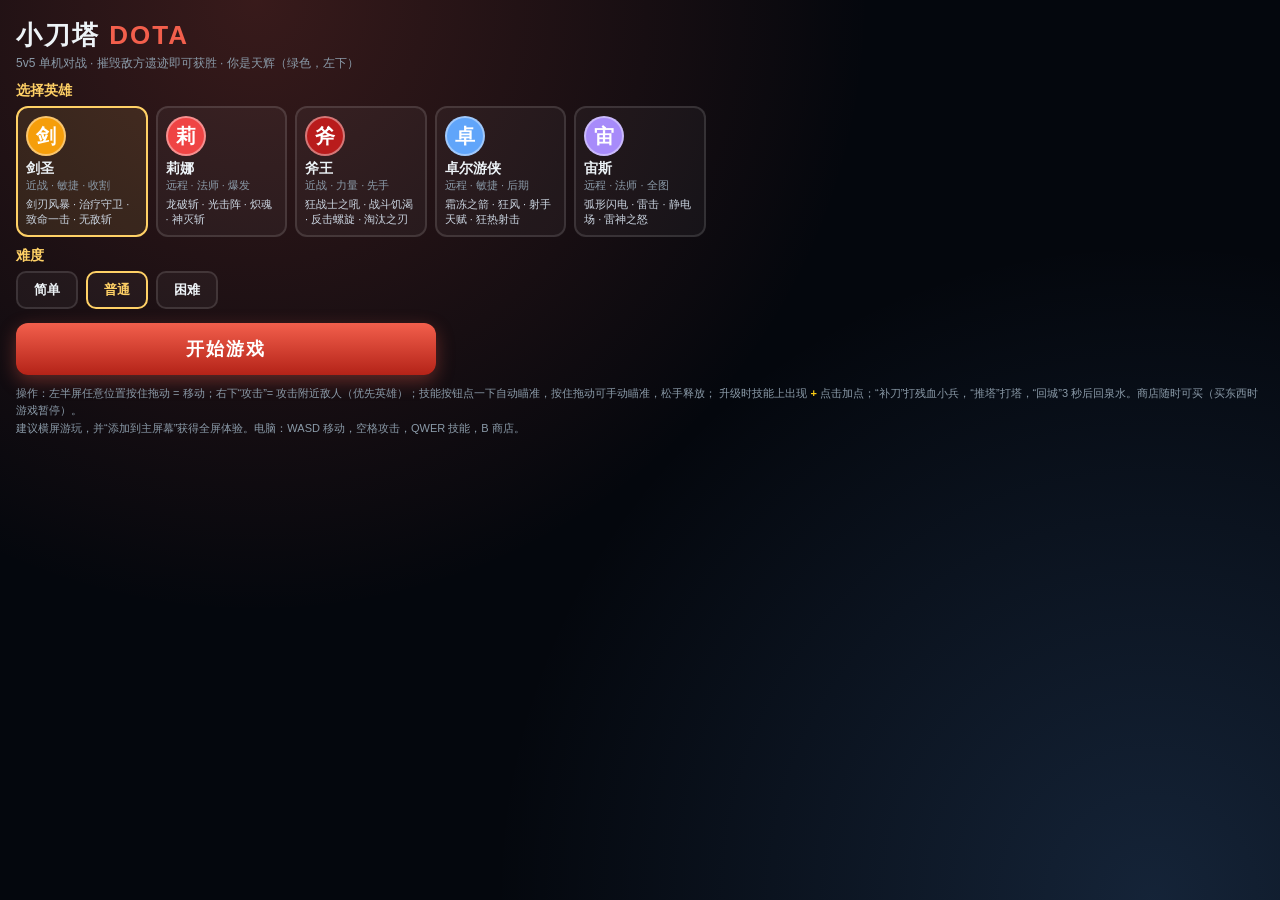
==== game.html @ 28d19f0f "小刀塔：5v5 单机手游 + 介绍页 Co-Authored-By: Claude Opus 5.5 <noreply@anthropic.com>" ====
<!DOCTYPE html>
<html lang="zh-CN">
<head>
<meta charset="UTF-8" />
<meta name="viewport" content="width=device-width, initial-scale=1.0, maximum-scale=1.0, user-scalable=no, viewport-fit=cover" />
<meta name="apple-mobile-web-app-capable" content="yes" />
<meta name="mobile-web-app-capable" content="yes" />
<meta name="apple-mobile-web-app-status-bar-style" content="black-translucent" />
<meta name="theme-color" content="#070b12" />
<title>小刀塔 · 远古守护</title>
<style>
  :root {
    --bg: #070b12;
    --panel: rgba(12, 18, 26, 0.88);
    --line: rgba(255, 255, 255, 0.12);
    --text: #edf3f7;
    --muted: #8a9aa8;
    --red: #f25f4c;
    --gold: #ffd166;
    --green: #4ade80;
    --blue: #60a5fa;
  }
  * { box-sizing: border-box; -webkit-tap-highlight-color: transparent; }
  html, body {
    margin: 0; padding: 0; width: 100%; height: 100%; overflow: hidden;
    background: var(--bg); color: var(--text);
    font-family: -apple-system, "PingFang SC", "Microsoft YaHei", "Helvetica Neue", sans-serif;
    user-select: none; -webkit-user-select: none; -webkit-touch-callout: none;
    touch-action: none; overscroll-behavior: none;
  }
  #game { position: fixed; inset: 0; width: 100%; height: 100%; display: block; }
  .hidden { display: none !important; }
  button { font-family: inherit; color: inherit; border: none; cursor: pointer; }

  /* ---------- HUD ---------- */
  #hud { position: fixed; inset: 0; pointer-events: none; }
  #hud > * { pointer-events: auto; }
  #topbar {
    position: absolute; top: max(6px, env(safe-area-inset-top)); left: 50%; transform: translateX(-50%);
    display: flex; align-items: center; gap: 10px;
    background: var(--panel); border: 1px solid var(--line); border-radius: 12px;
    padding: 4px 12px; font-weight: 800; font-size: 15px; pointer-events: none;
  }
  #topbar .k-rad { color: var(--green); }
  #topbar .k-dire { color: var(--red); }
  #topbar .clock { color: var(--muted); font-size: 12px; min-width: 40px; text-align: center; }
  #minimap {
    position: absolute; top: max(6px, env(safe-area-inset-top)); left: max(6px, env(safe-area-inset-left));
    width: 120px; height: 120px; border-radius: 10px; border: 1px solid var(--line);
    background: #0b1510;
  }
  #topright {
    position: absolute; top: max(6px, env(safe-area-inset-top)); right: max(6px, env(safe-area-inset-right));
    display: flex; gap: 6px; align-items: center;
  }
  .chip {
    background: var(--panel); border: 1px solid var(--line); border-radius: 10px;
    padding: 6px 10px; font-size: 13px; font-weight: 700;
  }
  #goldChip { color: var(--gold); }
  #shopBtn { background: linear-gradient(180deg, #b7791f, #7c4a10); border-color: #f6ad55; color: #fff; }

  #status {
    position: absolute; left: 50%; transform: translateX(-50%);
    bottom: max(6px, env(safe-area-inset-bottom));
    width: min(300px, 40vw);
    background: var(--panel); border: 1px solid var(--line); border-radius: 10px; padding: 5px 7px;
    pointer-events: none;
  }
  #status .row { display: flex; align-items: center; gap: 6px; }
  #lvl {
    width: 26px; height: 26px; border-radius: 50%; display: grid; place-items: center;
    background: #1e293b; border: 2px solid var(--gold); font-weight: 900; font-size: 13px; flex: none;
    position: relative;
  }
  .bars { flex: 1; display: flex; flex-direction: column; gap: 3px; }
  .bar { position: relative; height: 10px; border-radius: 4px; background: #111827; overflow: hidden; }
  .bar > i { position: absolute; left: 0; top: 0; bottom: 0; display: block; }
  .bar > span { position: absolute; inset: 0; font-size: 8px; line-height: 10px; text-align: center; font-weight: 700; text-shadow: 0 0 2px #000; }
  #hpFill { background: linear-gradient(90deg, #16a34a, #4ade80); }
  #mpFill { background: linear-gradient(90deg, #1d4ed8, #60a5fa); }
  #xpBar { height: 3px; background: #111827; border-radius: 2px; margin-top: 4px; overflow: hidden; }
  #xpFill { height: 100%; background: var(--gold); width: 0; }
  #items { display: flex; gap: 3px; margin-top: 4px; pointer-events: auto; }
  .islot {
    flex: 1; height: 24px; border-radius: 5px; background: #0f172a; border: 1px solid #334155;
    display: grid; place-items: center; font-size: 10px; font-weight: 700; color: #cbd5e1; overflow: hidden;
    white-space: nowrap;
  }
  .islot.consumable { border-color: #22c55e; color: #86efac; }

  /* right-hand controls */
  #controls {
    position: absolute; right: max(10px, env(safe-area-inset-right)); bottom: max(10px, env(safe-area-inset-bottom));
    width: 250px; height: 250px; pointer-events: none;
  }
  .cbtn {
    position: absolute; pointer-events: auto; border-radius: 50%;
    display: grid; place-items: center; text-align: center;
    border: 2px solid rgba(255,255,255,0.25);
    background: radial-gradient(circle at 35% 30%, #334155, #0f172a);
    box-shadow: 0 4px 12px rgba(0,0,0,0.5);
    font-weight: 800; touch-action: none; overflow: hidden;
  }
  .cbtn.pressed { filter: brightness(1.4); transform: scale(0.95); }
  #atkBtn {
    width: 92px; height: 92px; right: 0; bottom: 0;
    background: radial-gradient(circle at 35% 30%, #b91c1c, #450a0a);
    border-color: #fca5a5; font-size: 18px;
  }
  .skill { width: 60px; height: 60px; font-size: 13px; line-height: 1.05; }
  .skill .nm { font-size: 11px; padding: 0 3px; position: relative; z-index: 2; }
  .skill .cdmask {
    position: absolute; left: 0; right: 0; bottom: 0; background: rgba(0,0,0,0.65); z-index: 1;
  }
  .skill .cdtxt { position: absolute; inset: 0; display: grid; place-items: center; font-size: 18px; z-index: 3; color: #fff; }
  .skill .pips { position: absolute; bottom: 5px; left: 0; right: 0; display: flex; justify-content: center; gap: 2px; z-index: 3; }
  .skill .pips b { width: 5px; height: 5px; border-radius: 50%; background: #475569; }
  .skill .pips b.on { background: var(--gold); }
  .skill.locked { filter: grayscale(1) brightness(0.55); }
  .skill.nomana { border-color: #3b82f6; }
  .skill.passive { border-style: dashed; }
  .lvup {
    position: absolute; pointer-events: auto; width: 26px; height: 26px; border-radius: 50%;
    background: radial-gradient(circle, #fde047, #ca8a04); color: #422006; font-weight: 900; font-size: 18px;
    display: grid; place-items: center; border: 2px solid #fff; box-shadow: 0 0 10px #facc15;
    z-index: 5; touch-action: none;
  }
  .small {
    width: 46px; height: 46px; font-size: 11px;
  }
  #tpBtn { background: radial-gradient(circle at 35% 30%, #1e40af, #0b1d4d); border-color: #93c5fd; }
  #lhBtn { background: radial-gradient(circle at 35% 30%, #a16207, #3d2304); border-color: #fde68a; }
  #twBtn { background: radial-gradient(circle at 35% 30%, #4b5563, #111827); border-color: #d1d5db; }

  #joyBase {
    position: absolute; width: 130px; height: 130px; border-radius: 50%;
    border: 2px solid rgba(255,255,255,0.25); background: rgba(255,255,255,0.06);
    pointer-events: none; transform: translate(-50%, -50%);
  }
  #joyKnob {
    position: absolute; width: 56px; height: 56px; border-radius: 50%;
    background: rgba(255,255,255,0.35); border: 2px solid rgba(255,255,255,0.6);
    pointer-events: none; transform: translate(-50%, -50%);
  }
  #joyHint {
    position: absolute; left: 6%; bottom: 14%; color: rgba(255,255,255,0.25); font-size: 12px; pointer-events: none;
  }
  #feed {
    position: absolute; right: max(8px, env(safe-area-inset-right)); top: 46px;
    display: flex; flex-direction: column; gap: 3px; align-items: flex-end; pointer-events: none;
  }
  #feed div {
    background: rgba(0,0,0,0.55); border-radius: 6px; padding: 2px 8px; font-size: 11px; font-weight: 700;
    animation: fadeout 6s forwards;
  }
  @keyframes fadeout { 0%, 80% { opacity: 1; } 100% { opacity: 0; } }
  #banner {
    position: absolute; left: 50%; top: 22%; transform: translateX(-50%);
    font-size: 22px; font-weight: 900; text-shadow: 0 0 12px #000, 0 0 3px #000; pointer-events: none;
    white-space: nowrap; text-align: center;
  }
  #deadMask {
    position: absolute; inset: 0; background: rgba(40, 40, 40, 0.45); pointer-events: none;
    display: grid; place-items: center; font-size: 22px; font-weight: 900; text-shadow: 0 0 8px #000;
  }
  #tpBar {
    position: absolute; left: 50%; bottom: 90px; transform: translateX(-50%); width: 160px; height: 8px;
    background: #111827; border-radius: 4px; overflow: hidden; border: 1px solid #3b82f6; pointer-events: none;
  }
  #tpFill { height: 100%; background: #60a5fa; width: 0; }

  /* ---------- overlays ---------- */
  .overlay {
    position: fixed; inset: 0; z-index: 20; overflow-y: auto; -webkit-overflow-scrolling: touch;
    background:
      radial-gradient(circle at 20% 0%, rgba(242, 95, 76, 0.22), transparent 45%),
      radial-gradient(circle at 90% 100%, rgba(96, 165, 250, 0.18), transparent 45%),
      rgba(5, 8, 13, 0.96);
    padding: max(14px, env(safe-area-inset-top)) max(16px, env(safe-area-inset-right)) 16px max(16px, env(safe-area-inset-left));
    touch-action: pan-y;
  }
  .overlay h1 { margin: 4px 0 2px; font-size: 26px; letter-spacing: 2px; }
  .overlay h1 span { color: var(--red); }
  .overlay .sub { color: var(--muted); font-size: 12px; margin-bottom: 10px; }
  .overlay h3 { margin: 10px 0 6px; font-size: 14px; color: var(--gold); }
  .heroes { display: grid; grid-template-columns: repeat(auto-fill, minmax(120px, 1fr)); gap: 8px; }
  .hcard {
    background: rgba(255,255,255,0.04); border: 2px solid var(--line); border-radius: 12px; padding: 8px;
    text-align: left;
  }
  .hcard.sel { border-color: var(--gold); background: rgba(255, 209, 102, 0.1); }
  .hcard .face {
    width: 40px; height: 40px; border-radius: 50%; display: grid; place-items: center;
    font-weight: 900; font-size: 20px; color: #fff; margin-bottom: 4px; border: 2px solid rgba(255,255,255,0.4);
  }
  .hcard b { display: block; font-size: 14px; }
  .hcard small { color: var(--muted); font-size: 11px; display: block; line-height: 1.35; }
  .diffs { display: flex; gap: 8px; flex-wrap: wrap; }
  .diff {
    padding: 8px 16px; border-radius: 10px; border: 2px solid var(--line); background: rgba(255,255,255,0.04);
    font-weight: 700;
  }
  .diff.sel { border-color: var(--gold); color: var(--gold); }
  .bigbtn {
    margin-top: 14px; width: 100%; max-width: 420px; padding: 14px; border-radius: 12px; font-size: 18px; font-weight: 900;
    background: linear-gradient(180deg, #f25f4c, #b42318); color: #fff; letter-spacing: 2px;
    box-shadow: 0 6px 18px rgba(242, 95, 76, 0.35);
  }
  .ghost { background: rgba(255,255,255,0.08); box-shadow: none; }
  .help { color: var(--muted); font-size: 11px; line-height: 1.6; margin-top: 10px; }

  /* shop */
  #shop .grid { display: grid; grid-template-columns: repeat(auto-fill, minmax(150px, 1fr)); gap: 8px; }
  .item {
    background: rgba(255,255,255,0.05); border: 1px solid var(--line); border-radius: 10px; padding: 8px; text-align: left;
  }
  .item b { display: block; font-size: 13px; }
  .item small { color: var(--muted); font-size: 11px; display: block; }
  .item .cost { color: var(--gold); font-weight: 800; font-size: 12px; margin-top: 3px; }
  .item.cant { opacity: 0.45; }
  .shophead { display: flex; justify-content: space-between; align-items: center; position: sticky; top: 0; padding-bottom: 6px; }
  .inv { display: flex; gap: 6px; flex-wrap: wrap; margin: 6px 0; }
  .inv .islot { width: 74px; flex: none; height: 30px; }

  table.score { width: 100%; border-collapse: collapse; font-size: 12px; }
  table.score td, table.score th { padding: 4px 6px; text-align: left; border-bottom: 1px solid var(--line); }
  table.score th { color: var(--muted); font-weight: 600; }
  .rad { color: var(--green); }
  .dire { color: var(--red); }
  .me { background: rgba(255, 209, 102, 0.12); }

  #rotate {
    position: fixed; inset: 0; z-index: 50; background: rgba(5, 8, 13, 0.95);
    display: none; place-items: center; text-align: center; padding: 30px;
  }
  #rotate .ph { font-size: 60px; display: inline-block; animation: rot 1.6s ease-in-out infinite; }
  @keyframes rot { 0%, 30% { transform: rotate(0); } 60%, 100% { transform: rotate(90deg); } }
  @media (orientation: portrait) {
    body.playing #rotate.on { display: grid; }
  }
</style>
</head>
<body>
<canvas id="game"></canvas>

<div id="hud" class="hidden">
  <canvas id="minimap" width="240" height="240"></canvas>
  <div id="topbar"><span class="k-rad" id="kRad">0</span><span class="clock" id="clock">00:00</span><span class="k-dire" id="kDire">0</span></div>
  <div id="topright">
    <div class="chip" id="goldChip">💰 600</div>
    <button class="chip" id="shopBtn">商店</button>
    <button class="chip" id="scoreBtn">战绩</button>
    <button class="chip" id="pauseBtn">❚❚</button>
  </div>
  <div id="feed"></div>
  <div id="banner"></div>
  <div id="joyHint">← 左半屏拖动移动</div>
  <div id="joyBase" class="hidden"></div>
  <div id="joyKnob" class="hidden"></div>
  <div id="tpBar" class="hidden"><div id="tpFill"></div></div>
  <div id="deadMask" class="hidden"></div>

  <div id="status">
    <div class="row">
      <div id="lvl">1</div>
      <div class="bars">
        <div class="bar"><i id="hpFill"></i><span id="hpTxt"></span></div>
        <div class="bar"><i id="mpFill"></i><span id="mpTxt"></span></div>
      </div>
    </div>
    <div id="xpBar"><div id="xpFill"></div></div>
    <div id="items"></div>
  </div>

  <div id="controls">
    <button class="cbtn" id="atkBtn">攻击</button>
    <button class="cbtn skill" id="sk0" style="right:116px;bottom:16px"></button>
    <button class="cbtn skill" id="sk1" style="right:87px;bottom:87px"></button>
    <button class="cbtn skill" id="sk2" style="right:16px;bottom:116px"></button>
    <button class="cbtn skill" id="sk3" style="right:80px;bottom:174px"></button>
    <button class="cbtn small" id="lhBtn" style="right:193px;bottom:23px">补刀</button>
    <button class="cbtn small" id="twBtn" style="right:172px;bottom:93px">推塔</button>
    <button class="cbtn small" id="tpBtn" style="right:12px;bottom:200px">回城</button>
  </div>
</div>

<!-- main menu -->
<div id="menu" class="overlay">
  <h1>小刀塔 <span>DOTA</span></h1>
  <div class="sub">5v5 单机对战 · 摧毁敌方遗迹即可获胜 · 你是天辉（绿色，左下）</div>
  <h3>选择英雄</h3>
  <div class="heroes" id="heroList"></div>
  <h3>难度</h3>
  <div class="diffs" id="diffList"></div>
  <button class="bigbtn" id="startBtn">开始游戏</button>
  <div class="help">
    操作：左半屏任意位置按住拖动 = 移动；右下“攻击”= 攻击附近敌人（优先英雄）；技能按钮点一下自动瞄准，按住拖动可手动瞄准，松手释放；
    升级时技能上出现 <b style="color:#facc15">+</b> 点击加点；“补刀”打残血小兵，“推塔”打塔，“回城”3 秒后回泉水。商店随时可买（买东西时游戏暂停）。<br/>
    建议横屏游玩，并“添加到主屏幕”获得全屏体验。电脑：WASD 移动，空格攻击，QWER 技能，B 商店。
  </div>
</div>

<!-- shop -->
<div id="shop" class="overlay hidden">
  <div class="shophead">
    <h1 style="font-size:20px">商店 <span id="shopGold" style="color:var(--gold);font-size:16px"></span></h1>
    <button class="chip" id="shopClose" style="font-size:15px;padding:8px 16px">关闭 ✕</button>
  </div>
  <div class="sub">点击物品购买；点击下方物品栏中的物品可按半价出售。绿色边框为消耗品（在游戏中点击使用）。</div>
  <div class="inv" id="shopInv"></div>
  <div class="grid" id="shopGrid"></div>
</div>

<!-- scoreboard / pause -->
<div id="board" class="overlay hidden">
  <div class="shophead">
    <h1 style="font-size:20px" id="boardTitle">战绩</h1>
    <button class="chip" id="boardClose" style="font-size:15px;padding:8px 16px">继续 ▶</button>
  </div>
  <div id="boardBody"></div>
  <div style="display:flex;gap:10px;flex-wrap:wrap">
    <button class="bigbtn ghost" id="quitBtn" style="max-width:200px">退出到主菜单</button>
  </div>
</div>

<!-- game over -->
<div id="over" class="overlay hidden">
  <h1 id="overTitle">胜利</h1>
  <div class="sub" id="overSub"></div>
  <div id="overBody"></div>
  <button class="bigbtn" id="againBtn">再来一局</button>
</div>

<div id="rotate">
  <div>
    <div class="ph">📱</div>
    <p style="font-size:18px;font-weight:800">请将手机横过来游玩</p>
    <p style="color:#8a9aa8;font-size:13px">（如果手机锁定了方向，请先在控制中心关闭“竖排方向锁定”）</p>
    <button class="bigbtn ghost" id="rotateSkip" style="max-width:240px">仍然竖屏玩</button>
  </div>
</div>

<script>
'use strict';
// =====================================================================
//  基础工具
// =====================================================================
const MW = 3000, MH = 3000;
const RAD = 0, DIRE = 1, NEUTRAL = 2;
const TEAM_COLOR = ['#4ade80', '#f87171', '#fbbf24'];
const TEAM_NAME = ['天辉', '夜魇'];

const $ = (id) => document.getElementById(id);
const clamp = (v, a, b) => (v < a ? a : v > b ? b : v);
const dist = (a, b) => Math.hypot(a.x - b.x, a.y - b.y);
const edgeDist = (a, b) => Math.hypot(a.x - b.x, a.y - b.y) - a.r - b.r;
const rand = (a, b) => a + Math.random() * (b - a);
const fmtTime = (t) => {
  t = Math.max(0, Math.floor(t));
  return String(Math.floor(t / 60)).padStart(2, '0') + ':' + String(t % 60).padStart(2, '0');
};
const refl = (p) => ({ x: MW - p.x, y: MH - p.y });
function seeded(seed) {
  return () => {
    seed = (seed * 1664525 + 1013904223) >>> 0;
    return seed / 4294967296;
  };
}
function segDist(px, py, ax, ay, bx, by) {
  const dx = bx - ax, dy = by - ay;
  const l2 = dx * dx + dy * dy;
  let t = l2 ? ((px - ax) * dx + (py - ay) * dy) / l2 : 0;
  t = clamp(t, 0, 1);
  return Math.hypot(px - (ax + t * dx), py - (ay + t * dy));
}
function armorMult(a) {
  return 1 - (0.06 * a) / (1 + 0.06 * Math.abs(a));
}

// =====================================================================
//  地图
// =====================================================================
const BASE = [{ x: 330, y: 2670 }, { x: 2670, y: 330 }];
const FOUNTAIN = [{ x: 95, y: 2905 }, { x: 2905, y: 95 }];
const LANES = {
  top: [{ x: 330, y: 2670 }, { x: 300, y: 2200 }, { x: 300, y: 300 }, { x: 2200, y: 300 }, { x: 2670, y: 330 }],
  mid: [{ x: 330, y: 2670 }, { x: 1500, y: 1500 }, { x: 2670, y: 330 }],
  bot: [{ x: 330, y: 2670 }, { x: 800, y: 2700 }, { x: 2700, y: 2700 }, { x: 2700, y: 800 }, { x: 2670, y: 330 }],
};
// 天辉塔（夜魇由中心对称得到）
const RAD_TOWERS = [
  { lane: 'top', tier: 1, x: 300, y: 1350 },
  { lane: 'top', tier: 2, x: 300, y: 1980 },
  { lane: 'mid', tier: 1, x: 1180, y: 1820 },
  { lane: 'mid', tier: 2, x: 860, y: 2140 },
  { lane: 'bot', tier: 1, x: 1650, y: 2700 },
  { lane: 'bot', tier: 2, x: 1020, y: 2700 },
  { lane: 'base', tier: 3, x: 560, y: 2440 },
];
const CAMPS_RAD = [{ x: 900, y: 1500 }, { x: 1500, y: 2200 }];

let TREES = [];
function genTrees() {
  const rnd = seeded(20260101);
  TREES = [];
  const laneSegs = [];
  for (const k in LANES) {
    const L = LANES[k];
    for (let i = 0; i < L.length - 1; i++) laneSegs.push([L[i], L[i + 1]]);
  }
  const camps = CAMPS_RAD.concat(CAMPS_RAD.map(refl));
  let tries = 0;
  while (TREES.length < 520 && tries < 20000) {
    tries++;
    const x = 40 + rnd() * (MW - 80), y = 40 + rnd() * (MH - 80);
    let ok = true;
    for (const s of laneSegs) if (segDist(x, y, s[0].x, s[0].y, s[1].x, s[1].y) < 120) { ok = false; break; }
    if (!ok) continue;
    if (Math.abs(x - y) / Math.SQRT2 < 130) continue; // 河道
    if (Math.hypot(x - BASE[0].x, y - BASE[0].y) < 560) continue;
    if (Math.hypot(x - BASE[1].x, y - BASE[1].y) < 560) continue;
    let nearCamp = false;
    for (const c of camps) if (Math.hypot(x - c.x, y - c.y) < 150) nearCamp = true;
    if (nearCamp) continue;
    TREES.push({ x, y, r: 16 + rnd() * 12, s: rnd() });
  }
}

// =====================================================================
//  英雄与技能数据
// =====================================================================
const HEROES = {
  jugg: {
    name: '剑圣', color: '#f59e0b', glyph: '剑', ranged: false, role: '近战 · 敏捷 · 收割',
    hp: 600, hpLv: 62, mp: 250, mpLv: 20, dmg: 50, dmgLv: 3.3, armor: 4, armorLv: 0.4, as: 0.2, asLv: 0.035,
    bat: 1.4, range: 40, speed: 210, hpReg: 1.5, mpReg: 1.0,
    skills: [
      { name: '剑刃风暴', type: 'none', cd: [18, 16, 14, 12], mana: [110, 110, 110, 110], range: 0, aoe: 150,
        desc: '旋转造成范围伤害，期间免疫控制与魔法', botUse: 'heroNear' },
      { name: '治疗守卫', type: 'none', cd: [40, 36, 32, 28], mana: [120, 125, 130, 135], range: 0, aoe: 320,
        desc: '在脚下放置守卫，持续治疗友军', botUse: 'lowHp' },
      { name: '致命一击', type: 'passive', desc: '攻击有几率暴击' },
      { name: '无敌斩', type: 'unit', cd: [90, 80, 70], mana: [200, 275, 350], range: 350, aoe: 420, ult: true,
        desc: '无敌状态下在敌人间连续斩击', botUse: 'heroNear' },
    ],
  },
  lina: {
    name: '莉娜', color: '#ef4444', glyph: '莉', ranged: true, proj: '#fb923c', role: '远程 · 法师 · 爆发',
    hp: 520, hpLv: 46, mp: 380, mpLv: 40, dmg: 46, dmgLv: 2.6, armor: 1.5, armorLv: 0.25, as: 0, asLv: 0.025,
    bat: 1.6, range: 320, speed: 200, hpReg: 1.0, mpReg: 1.8,
    skills: [
      { name: '龙破斩', type: 'dir', cd: [9, 8, 7, 6], mana: [90, 100, 110, 120], range: 480, aoe: 70,
        desc: '直线火焰，造成魔法伤害', botUse: 'heroNear|wave' },
      { name: '光击阵', type: 'point', cd: [9, 8, 7, 6], mana: [100, 110, 120, 130], range: 450, aoe: 120,
        desc: '延迟后爆炸，伤害并眩晕', botUse: 'heroNear' },
      { name: '炽魂', type: 'passive', desc: '施法后获得攻速与移速，最多 3 层' },
      { name: '神灭斩', type: 'unit', cd: [70, 60, 50], mana: [200, 300, 400], range: 420, ult: true,
        desc: '对单体造成巨额魔法伤害', botUse: 'killable' },
    ],
  },
  axe: {
    name: '斧王', color: '#b91c1c', glyph: '斧', ranged: false, role: '近战 · 力量 · 先手',
    hp: 700, hpLv: 78, mp: 250, mpLv: 18, dmg: 52, dmgLv: 2.9, armor: 3, armorLv: 0.3, as: 0, asLv: 0.022,
    bat: 1.7, range: 40, speed: 215, hpReg: 3.0, mpReg: 1.0,
    skills: [
      { name: '狂战士之吼', type: 'none', cd: [13, 12, 11, 10], mana: [80, 90, 100, 110], range: 0, aoe: 210,
        desc: '嘲讽周围敌人强制攻击自己，获得护甲', botUse: 'heroClose' },
      { name: '战斗饥渴', type: 'unit', cd: [12, 10, 8, 6], mana: [50, 60, 70, 80], range: 450,
        desc: '持续伤害并减速目标', botUse: 'heroNear' },
      { name: '反击螺旋', type: 'passive', desc: '被攻击时有几率旋转造成纯粹伤害' },
      { name: '淘汰之刃', type: 'unit', cd: [70, 60, 50], mana: [60, 120, 180], range: 160, ult: true,
        desc: '斩杀低于阈值的敌人，击杀刷新冷却', botUse: 'cull' },
    ],
  },
  drow: {
    name: '卓尔游侠', color: '#60a5fa', glyph: '卓', ranged: true, proj: '#bae6fd', role: '远程 · 敏捷 · 后期',
    hp: 540, hpLv: 50, mp: 280, mpLv: 20, dmg: 45, dmgLv: 3.5, armor: 2, armorLv: 0.45, as: 0.15, asLv: 0.04,
    bat: 1.7, range: 380, speed: 205, hpReg: 1.0, mpReg: 1.0,
    skills: [
      { name: '霜冻之箭', type: 'unit', cd: [4, 3, 2.5, 2], mana: [12, 12, 12, 12], range: 420,
        desc: '附带冰霜的箭，额外伤害并减速', botUse: 'heroNear' },
      { name: '狂风', type: 'dir', cd: [14, 13, 12, 11], mana: [70, 70, 70, 70], range: 420, aoe: 130,
        desc: '锥形狂风，击退、沉默并减速', botUse: 'heroClose' },
      { name: '射手天赋', type: 'passive', desc: '攻击力百分比提升' },
      { name: '狂热射击', type: 'none', cd: [60, 50, 40], mana: [100, 100, 100], range: 0, ult: true,
        desc: '大幅提升攻速与攻击力', botUse: 'heroNear' },
    ],
  },
  zeus: {
    name: '宙斯', color: '#a78bfa', glyph: '宙', ranged: true, proj: '#e9d5ff', role: '远程 · 法师 · 全图',
    hp: 520, hpLv: 46, mp: 420, mpLv: 42, dmg: 44, dmgLv: 2.4, armor: 1.5, armorLv: 0.25, as: 0, asLv: 0.02,
    bat: 1.7, range: 300, speed: 200, hpReg: 1.0, mpReg: 2.0,
    skills: [
      { name: '弧形闪电', type: 'unit', cd: [2, 2, 2, 2], mana: [65, 70, 75, 80], range: 450,
        desc: '在敌人之间弹射的闪电', botUse: 'heroNear|wave' },
      { name: '雷击', type: 'unit', cd: [7, 6.5, 6, 5.5], mana: [100, 110, 120, 130], range: 480,
        desc: '对单体造成伤害并短暂眩晕', botUse: 'heroNear' },
      { name: '静电场', type: 'passive', desc: '施法时对周围敌人造成当前生命百分比伤害' },
      { name: '雷神之怒', type: 'none', cd: [90, 80, 70], mana: [225, 325, 425], range: 0, ult: true,
        desc: '对所有敌方英雄造成伤害（全图）', botUse: 'global' },
    ],
  },
};
const HERO_KEYS = Object.keys(HEROES);

const ITEMS = [
  { id: 'salve', name: '治疗药膏', cost: 100, desc: '使用：8 秒内回复 400 生命', consumable: true },
  { id: 'clarity', name: '净化药水', cost: 60, desc: '使用：15 秒内回复 150 魔法', consumable: true },
  { id: 'boots', name: '速度之靴', cost: 500, desc: '+40 移动速度', speed: 40 },
  { id: 'gloves', name: '加速手套', cost: 450, desc: '+20% 攻击速度', as: 0.2 },
  { id: 'chain', name: '锁子甲', cost: 550, desc: '+5 护甲', armor: 5 },
  { id: 'ring', name: '回复戒指', cost: 700, desc: '+6 生命回复', hpReg: 6 },
  { id: 'vital', name: '活力之球', cost: 1000, desc: '+250 生命值', hp: 250 },
  { id: 'energy', name: '能量之球', cost: 900, desc: '+250 魔法值，+2 魔法回复', mp: 250, mpReg: 2 },
  { id: 'clay', name: '大剑', cost: 1300, desc: '+22 攻击力', dmg: 22 },
  { id: 'treads', name: '动力鞋', cost: 1400, desc: '+45 移速，+25% 攻速，+150 生命', speed: 45, as: 0.25, hp: 150 },
  { id: 'vanguard', name: '先锋盾', cost: 1900, desc: '+300 生命，+8 生命回复，+3 护甲', hp: 300, hpReg: 8, armor: 3 },
  { id: 'blade', name: '狂战斧', cost: 2900, desc: '+45 攻击力，+6 生命回复', dmg: 45, hpReg: 6 },
  { id: 'deso', name: '黯灭', cost: 3400, desc: '+55 攻击力，+2 护甲', dmg: 55, armor: 2 },
  { id: 'heart', name: '恐鳌之心', cost: 4800, desc: '+700 生命，+12 生命回复', hp: 700, hpReg: 12 },
  { id: 'aghs', name: '阿哈利姆神杖', cost: 4200, desc: '+300 生命 +300 魔法，技能伤害 +25%', hp: 300, mp: 300, spell: 0.25 },
  { id: 'satanic', name: '撒旦之邪力', cost: 5000, desc: '+30 攻击力，+25% 吸血，+300 生命', dmg: 30, ls: 0.25, hp: 300 },
  { id: 'assault', name: '强袭胸甲', cost: 5000, desc: '+12 护甲，+35% 攻速', armor: 12, as: 0.35 },
  { id: 'daedalus', name: '代达罗斯之殇', cost: 5300, desc: '+80 攻击力，30% 几率 2.2 倍暴击', dmg: 80, crit: 0.3 },
  { id: 'rapier', name: '圣剑', cost: 6000, desc: '+160 攻击力', dmg: 160 },
];
const ITEM_BY_ID = Object.fromEntries(ITEMS.map((i) => [i.id, i]));
// 机器人出装顺序
const BOT_BUILD = {
  jugg: ['boots', 'gloves', 'treads', 'blade', 'chain', 'satanic', 'daedalus', 'assault'],
  lina: ['boots', 'energy', 'treads', 'aghs', 'vital', 'daedalus', 'heart', 'satanic'],
  axe: ['boots', 'ring', 'vanguard', 'treads', 'blade', 'heart', 'assault', 'satanic'],
  drow: ['boots', 'gloves', 'treads', 'clay', 'deso', 'daedalus', 'satanic', 'assault'],
  zeus: ['boots', 'energy', 'treads', 'aghs', 'vital', 'heart', 'assault', 'satanic'],
};

const XP_NEED = [0];
for (let l = 1; l < 25; l++) XP_NEED.push(XP_NEED[l - 1] + 180 + 95 * (l - 1));
const MAX_LV = 18;

// =====================================================================
//  游戏状态
// =====================================================================
let G = null;
let uidSeq = 1;
let playerHeroKey = 'jugg';
let difficulty = 1; // 0 简单 1 普通 2 困难
const DIFFS = [
  { name: '简单', mult: 0.7, skill: 0.35, react: 0.6 },
  { name: '普通', mult: 1.0, skill: 0.7, react: 0.35 },
  { name: '困难', mult: 1.35, skill: 1.0, react: 0.2 },
];

function newUnit(o) {
  return Object.assign({
    id: uidSeq++, kind: 'creep', team: RAD, x: 0, y: 0, r: 13,
    hp: 100, maxHp: 100, mp: 0, maxMp: 0, hpReg: 0, mpReg: 0,
    armor: 0, dmg: 20, range: 40, bat: 1, as: 0, speed: 170,
    ranged: false, projColor: '#fff', face: 0,
    atkT: 0, target: null, dead: false,
    stun: 0, slowT: 0, slowPct: 0, silence: 0, invuln: 0, immune: 0, taunt: null, tauntT: 0,
    hitFlash: 0, attackers: {}, dots: [],
  }, o);
}

function newGame() {
  uidSeq = 1;
  G = {
    time: 0, units: [], projs: [], fx: [], texts: [], zones: [],
    kills: [0, 0], nextWave: 3, waveN: 0, paused: false, over: false,
    player: null, cam: { x: BASE[0].x, y: BASE[0].y }, neutralTimer: 0,
  };
  // 建筑
  for (const t of RAD_TOWERS) {
    addTower(RAD, t.lane, t.tier, t.x, t.y);
    const p = refl(t);
    addTower(DIRE, t.lane === 'top' ? 'bot' : t.lane === 'bot' ? 'top' : t.lane, t.tier, p.x, p.y);
  }
  for (const team of [RAD, DIRE]) {
    G.units.push(newUnit({ kind: 'ancient', team, x: BASE[team].x, y: BASE[team].y, r: 58,
      hp: 4500, maxHp: 4500, armor: 15, hpReg: 3, dmg: 0, speed: 0, range: 0 }));
    G.units.push(newUnit({ kind: 'fountain', team, x: FOUNTAIN[team].x, y: FOUNTAIN[team].y, r: 40,
      hp: 1, maxHp: 1, armor: 0, dmg: 260, range: 290, bat: 0.6, ranged: true, projColor: '#fde68a', speed: 0, invuln: 1e9 }));
  }
  // 英雄
  const others = HERO_KEYS.filter((k) => k !== playerHeroKey);
  const radLanes = ['mid', 'top', 'bot', 'bot', 'top'];
  const p = addHero(playerHeroKey, RAD, false, null);
  G.player = p;
  others.forEach((k, i) => addHero(k, RAD, true, radLanes[i + 1]));
  const direKeys = HERO_KEYS.slice().sort(() => Math.random() - 0.5);
  direKeys.forEach((k, i) => addHero(k, DIRE, true, radLanes[i]));
  spawnNeutrals();
  G.cam.x = p.x; G.cam.y = p.y;
}

function addTower(team, lane, tier, x, y) {
  const hp = [0, 1500, 1900, 2400][tier];
  const dmg = [0, 95, 115, 140][tier];
  G.units.push(newUnit({ kind: 'tower', team, lane, tier, x, y, r: 30, hp, maxHp: hp, armor: 12, hpReg: 0,
    dmg, range: 360, bat: 1.0, ranged: true, projColor: team === RAD ? '#86efac' : '#fca5a5', speed: 0 }));
}

function addHero(key, team, bot, lane) {
  const d = HEROES[key];
  const h = newUnit({
    kind: 'hero', key, def: d, team, bot, lane, name: d.name, r: 20,
    x: FOUNTAIN[team].x + rand(-40, 40), y: FOUNTAIN[team].y + rand(-40, 40),
    ranged: d.ranged, projColor: d.proj || '#fff', range: d.range, bat: d.bat,
    lv: 1, xp: 0, gold: 600, sp: 1, skLv: [0, 0, 0, 0], cds: [0, 0, 0, 0],
    items: [], kills: 0, deaths: 0, assists: 0, lastHits: 0, respawn: 0,
    buffs: {}, aiT: Math.random() * 0.3, retreat: false, buildIdx: 0, salveT: 0, clarityT: 0, tpT: 0, tpCd: 0,
  });
  recalc(h, true);
  G.units.push(h);
  if (bot) autoSkill(h);
  return h;
}

function recalc(h, fill) {
  const d = h.def, L = h.lv - 1;
  const oldHpR = h.maxHp ? h.hp / h.maxHp : 1, oldMpR = h.maxMp ? h.mp / h.maxMp : 1;
  let b = { hp: 0, mp: 0, dmg: 0, armor: 0, as: 0, speed: 0, hpReg: 0, mpReg: 0, ls: 0, crit: 0, spell: 0 };
  for (const id of h.items) {
    const it = ITEM_BY_ID[id];
    for (const k in b) if (it[k]) b[k] += it[k];
  }
  h.maxHp = d.hp + d.hpLv * L + b.hp;
  h.maxMp = d.mp + d.mpLv * L + b.mp;
  h.baseDmg = d.dmg + d.dmgLv * L + b.dmg;
  h.dmg = h.baseDmg;
  h.baseArmor = d.armor + d.armorLv * L + b.armor;
  h.armor = h.baseArmor;
  h.baseAs = d.as + d.asLv * L + b.as;
  h.as = h.baseAs;
  h.baseSpeed = d.speed + b.speed;
  h.speed = h.baseSpeed;
  h.hpReg = d.hpReg + L * 0.15 + b.hpReg;
  h.mpReg = d.mpReg + L * 0.08 + b.mpReg;
  h.ls = b.ls; h.critItem = b.crit; h.spellAmp = b.spell;
  if (fill) { h.hp = h.maxHp; h.mp = h.maxMp; }
  else { h.hp = oldHpR * h.maxHp; h.mp = oldMpR * h.maxMp; }
}

// 每帧根据 buff 计算动态属性
function applyBuffs(h) {
  const b = h.buffs;
  h.dmg = h.baseDmg; h.armor = h.baseArmor; h.as = h.baseAs; h.speed = h.baseSpeed;
  if (h.key === 'drow' && h.skLv[2] > 0) h.dmg *= 1 + [0, 0.12, 0.2, 0.28, 0.36][h.skLv[2]];
  if (b.fervor && b.fervor.t > 0) { h.as += b.fervor.stacks * [0, 0.35, 0.5, 0.65, 0.8][h.skLv[2]]; h.speed *= 1 + 0.04 * b.fervor.stacks; }
  if (b.roar && b.roar.t > 0) h.armor += 12;
  if (b.frenzy && b.frenzy.t > 0) { h.as += [0, 0.8, 1.2, 1.6][h.skLv[3]]; h.dmg *= 1.2; }
  if (b.hunger && b.hunger.t > 0) h.speed *= 1.12;
  if (b.spin && b.spin.t > 0) h.speed *= 1.0;
}

// =====================================================================
//  兵线 & 野怪
// =====================================================================
function spawnWave() {
  G.waveN++;
  const scale = 1 + G.time / 60 * 0.03;
  for (const team of [RAD, DIRE]) {
    for (const lane of ['top', 'mid', 'bot']) {
      const path = team === RAD ? LANES[lane] : LANES[lane].slice().reverse();
      const n = 3 + (G.waveN % 5 === 0 ? 1 : 0);
      for (let i = 0; i < n + 1; i++) {
        const ranged = i === n;
        const off = i * 28;
        const p0 = path[0], p1 = path[1];
        const ang = Math.atan2(p1.y - p0.y, p1.x - p0.x);
        G.units.push(newUnit({
          kind: 'creep', team, lane, path, wp: 1, ranged,
          x: p0.x - Math.cos(ang) * off + rand(-10, 10), y: p0.y - Math.sin(ang) * off + rand(-10, 10),
          r: ranged ? 12 : 14,
          hp: (ranged ? 300 : 550) * scale, maxHp: (ranged ? 300 : 550) * scale,
          dmg: (ranged ? 24 : 21) * scale, armor: ranged ? 0 : 2, range: ranged ? 280 : 30,
          bat: 1, speed: 165, projColor: team === RAD ? '#bbf7d0' : '#fecaca',
          bounty: ranged ? 48 : 40, xpv: ranged ? 69 : 57,
        }));
      }
    }
  }
}

function spawnNeutrals() {
  const camps = CAMPS_RAD.concat(CAMPS_RAD.map(refl));
  if (!G.campUnits) G.campUnits = camps.map(() => []);
  camps.forEach((c, ci) => {
    if (G.campUnits[ci].some((u) => !u.dead)) return;
    const scale = 1 + G.time / 60 * 0.04;
    const arr = [];
    for (let i = 0; i < 3; i++) {
      const big = i === 0;
      const u = newUnit({
        kind: 'neutral', team: NEUTRAL, x: c.x + rand(-35, 35), y: c.y + rand(-35, 35), home: { x: c.x, y: c.y },
        r: big ? 17 : 12, hp: (big ? 800 : 400) * scale, maxHp: (big ? 800 : 400) * scale,
        dmg: (big ? 38 : 20) * scale, armor: 2, range: 35, bat: 1.2, speed: 180,
        bounty: big ? 75 : 40, xpv: big ? 90 : 50, big,
      });
      arr.push(u); G.units.push(u);
    }
    G.campUnits[ci] = arr;
  });
}

// =====================================================================
//  战斗
// =====================================================================
function isEnemy(a, b) { return a.team !== b.team; }
function alive(u) { return u && !u.dead; }
function targetable(u) { return alive(u) && u.kind !== 'fountain'; }

function buildingVulnerable(u) {
  if (u.kind === 'tower') {
    if (u.tier === 1) return true;
    if (u.tier === 2) return !G.units.some((t) => t.kind === 'tower' && !t.dead && t.team === u.team && t.lane === u.lane && t.tier === 1);
    if (u.tier === 3) return G.units.some((t) => t.kind === 'tower' && t.dead && t.team === u.team && t.tier === 2);
  }
  if (u.kind === 'ancient') return !G.units.some((t) => t.kind === 'tower' && !t.dead && t.team === u.team && t.tier === 3);
  return true;
}
function isBuilding(u) { return u.kind === 'tower' || u.kind === 'ancient' || u.kind === 'fountain'; }

function dealDamage(src, tgt, amt, type) {
  if (!alive(tgt) || tgt.invuln > 0) return 0;
  if (isBuilding(tgt)) {
    if (type === 'magic') return 0;
    if (!buildingVulnerable(tgt)) { if (src === G.player) floatText(tgt.x, tgt.y - 40, '无敌', '#94a3b8'); return 0; }
  }
  if (type === 'magic' && tgt.immune > 0) return 0;
  let d = amt;
  if (type === 'phys') d *= armorMult(tgt.armor);
  else if (type === 'magic') d *= tgt.kind === 'hero' ? 0.75 : 1;
  if (src && src.kind === 'hero' && type === 'magic' && src.spellAmp) d *= 1 + src.spellAmp;
  if (tgt.kind === 'hero' && src && src.kind === 'creep') d *= 0.6;
  tgt.hp -= d;
  tgt.hitFlash = 0.12;
  if (src) {
    tgt.lastDmgBy = src;
    if (src.kind === 'hero') tgt.attackers[src.id] = G.time;
    if (tgt.kind === 'hero' && src.kind === 'hero') tgt.lastHeroHit = G.time;
    if (tgt.kind === 'neutral' && src.team !== NEUTRAL) {
      for (const n of G.units) if (n.kind === 'neutral' && !n.dead && !alive(n.target) && dist(n, tgt) < 200) n.target = src;
    }
  }
  if (src === G.player || tgt === G.player) {
    const col = tgt === G.player ? '#f87171' : type === 'magic' ? '#c4b5fd' : type === 'pure' ? '#fde68a' : '#fff';
    if (d >= 1 && (tgt.kind === 'hero' || src === G.player)) floatText(tgt.x + rand(-10, 10), tgt.y - tgt.r - 14, Math.round(d), col);
  }
  if (tgt.hp <= 0) kill(tgt, src);
  return d;
}

function attackHit(src, tgt) {
  if (!alive(tgt)) return;
  let dmg = src.dmg * rand(0.92, 1.08);
  let crit = false;
  if (src.kind === 'hero') {
    if (src.key === 'jugg' && src.skLv[2] > 0 && Math.random() < [0, 0.2, 0.25, 0.3, 0.35][src.skLv[2]]) {
      dmg *= [0, 1.5, 1.75, 2.0, 2.25][src.skLv[2]]; crit = true;
    }
    if (!crit && src.critItem && Math.random() < src.critItem) { dmg *= 2.2; crit = true; }
    if (src.frostShot) {
      dmg += [0, 15, 25, 35, 45][src.skLv[0]];
      tgt.slowT = 1.5; tgt.slowPct = 0.35;
      src.frostShot = false;
    }
  }
  if (src.kind === 'tower' && tgt.kind === 'creep') dmg *= 1.6;
  if (src.kind === 'creep' && isBuilding(tgt)) dmg *= 0.75;
  const done = dealDamage(src, tgt, dmg, 'phys');
  if (crit && done > 0) floatText(tgt.x, tgt.y - tgt.r - 30, Math.round(done) + '!', '#f87171', 1.4);
  if (src.ls && done > 0 && !isBuilding(tgt)) src.hp = Math.min(src.maxHp, src.hp + done * src.ls);
  // 斧王反击螺旋
  if (tgt.key === 'axe' && alive(tgt) && tgt.skLv[2] > 0 && (tgt.helixCd || 0) <= 0 && Math.random() < 0.2) {
    tgt.helixCd = 0.35;
    const dmgH = [0, 100, 140, 180, 220][tgt.skLv[2]];
    ring(tgt.x, tgt.y, 160, '#f87171', 0.35);
    for (const e of enemiesNear(tgt, tgt.x, tgt.y, 160)) if (!isBuilding(e)) dealDamage(tgt, e, dmgH, 'pure');
  }
}

function kill(u, src) {
  u.dead = true; u.hp = 0;
  if (u.kind === 'creep' || u.kind === 'neutral') {
    if (src && src.kind === 'hero' && src.team !== u.team) {
      const g = Math.round(u.bounty * goldMult(src) + rand(-3, 3));
      src.gold += g; src.lastHits++;
      if (src === G.player) floatText(u.x, u.y - 24, '+' + g, '#ffd166');
    }
    // 经验分给附近敌方英雄
    const recv = G.units.filter((h) => h.kind === 'hero' && !h.dead && h.team !== u.team && dist(h, u) < 1100);
    for (const h of recv) giveXp(h, u.xpv / recv.length);
    burst(u.x, u.y, u.team === RAD ? '#4ade80' : u.team === DIRE ? '#f87171' : '#fbbf24', 8);
  } else if (u.kind === 'hero') {
    u.deaths++;
    u.respawn = 4 + u.lv * 2;
    u.buffs = {}; u.tpT = 0;
    const lost = Math.min(u.gold, 30 + u.lv * 8);
    u.gold -= lost;
    const enemyTeam = 1 - u.team;
    G.kills[enemyTeam]++;
    const bounty = 120 + u.lv * 9;
    const assisters = G.units.filter((h) => h.kind === 'hero' && h.team === enemyTeam && h !== src && u.attackers[h.id] && G.time - u.attackers[h.id] < 12);
    let killerName = '防御塔';
    if (src && src.kind === 'hero') { src.kills++; src.gold += Math.round(bounty * goldMult(src)); killerName = src.name; if (src === G.player) floatText(u.x, u.y - 40, '+' + Math.round(bounty * goldMult(src)), '#ffd166', 1.4); }
    else if (src) killerName = src.kind === 'creep' ? '小兵' : src.kind === 'tower' ? '防御塔' : src.kind === 'fountain' ? '泉水' : '野怪';
    for (const a of assisters) { a.assists++; a.gold += Math.round((40 + u.lv * 4) * goldMult(a)); }
    const recv = G.units.filter((h) => h.kind === 'hero' && !h.dead && h.team === enemyTeam && dist(h, u) < 1300);
    for (const h of recv) giveXp(h, (80 + u.lv * 25) / Math.max(1, recv.length));
    u.attackers = {};
    feed(`<span class="${enemyTeam === RAD ? 'rad' : 'dire'}">${killerName}</span> 击杀了 <span class="${u.team === RAD ? 'rad' : 'dire'}">${u.name}</span>`);
    if (u === G.player) banner('你阵亡了', '#f87171');
    else if (src === G.player) banner(['击杀！', '双杀！', '三杀！', '暴走！'][Math.min(3, (G.multi = (G.time - (G.lastKillT || -99) < 10 ? (G.multi || 0) + 1 : 0)))], '#ffd166');
    if (src === G.player) G.lastKillT = G.time;
    burst(u.x, u.y, u.def.color, 20);
  } else if (u.kind === 'tower') {
    const enemyTeam = 1 - u.team;
    for (const h of G.units) if (h.kind === 'hero' && h.team === enemyTeam) h.gold += Math.round(160 * goldMult(h));
    if (src && src.kind === 'hero') src.gold += 120;
    feed(`<span class="${enemyTeam === RAD ? 'rad' : 'dire'}">${TEAM_NAME[enemyTeam]}</span> 摧毁了一座防御塔`);
    banner(u.team === RAD ? '我方防御塔被摧毁' : '摧毁敌方防御塔！', u.team === RAD ? '#f87171' : '#4ade80');
    burst(u.x, u.y, '#fbbf24', 30);
  } else if (u.kind === 'ancient') {
    burst(u.x, u.y, '#fbbf24', 60);
    endGame(u.team !== G.player.team);
  }
}

function goldMult(h) { return h.bot && h.team === DIRE ? DIFFS[difficulty].mult : 1; }

function giveXp(h, amt) {
  if (h.bot && h.team === DIRE) amt *= DIFFS[difficulty].mult;
  if (h.lv >= MAX_LV) return;
  h.xp += amt;
  while (h.lv < MAX_LV && h.xp >= XP_NEED[h.lv]) {
    h.lv++; h.sp++;
    recalc(h, false);
    h.hp = Math.min(h.maxHp, h.hp + 80);
    if (h === G.player) { floatText(h.x, h.y - 50, '升级！ Lv.' + h.lv, '#fde047', 1.5); ring(h.x, h.y, 70, '#fde047', 0.6); }
    if (h.bot) autoSkill(h);
  }
}

function canLevelSkill(h, i) {
  if (h.sp <= 0) return false;
  if (i === 3) return h.skLv[3] < 3 && h.lv >= [6, 12, 18][h.skLv[3]];
  return h.skLv[i] < 4 && h.skLv[i] < Math.ceil(h.lv / 2);
}
function levelSkill(h, i) {
  if (!canLevelSkill(h, i)) return false;
  h.skLv[i]++; h.sp--;
  return true;
}
function autoSkill(h) {
  while (h.sp > 0) {
    if (canLevelSkill(h, 3)) { levelSkill(h, 3); continue; }
    const order = [0, 1, 2, 0, 1, 2];
    let done = false;
    // 优先让低等级技能跟上
    const cand = [0, 1, 2].filter((i) => canLevelSkill(h, i)).sort((a, b) => h.skLv[a] - h.skLv[b] || a - b);
    if (cand.length) { levelSkill(h, cand[0]); done = true; }
    if (!done) break;
    void order;
  }
}

function enemiesNear(u, x, y, r, includeBuildings) {
  const out = [];
  for (const e of G.units) {
    if (e.dead || e.team === u.team || e.kind === 'fountain') continue;
    if (!includeBuildings && isBuilding(e)) continue;
    if (Math.hypot(e.x - x, e.y - y) - e.r <= r) out.push(e);
  }
  return out;
}

// =====================================================================
//  技能释放
// =====================================================================
function skillReady(h, i) {
  const s = h.def.skills[i];
  if (s.type === 'passive' || h.skLv[i] === 0) return false;
  if (h.cds[i] > 0 || h.stun > 0 || h.silence > 0 || h.dead) return false;
  if (h.buffs.omni) return false;
  return h.mp >= s.mana[h.skLv[i] - 1];
}

// 返回 true 表示成功释放
function castSkill(h, i, tx, ty, target) {
  if (!skillReady(h, i)) return false;
  const s = h.def.skills[i], lv = h.skLv[i], L = lv - 1;
  if (s.type === 'unit') {
    if (!alive(target) || target.team === h.team || isBuilding(target)) return false;
    if (edgeDist(h, target) > s.range + 20) return false;
  }
  if (s.type === 'point' || s.type === 'dir') {
    const d = Math.hypot(tx - h.x, ty - h.y);
    if (s.type === 'point' && d > s.range) { tx = h.x + (tx - h.x) / d * s.range; ty = h.y + (ty - h.y) / d * s.range; }
  }
  const ang = target ? Math.atan2(target.y - h.y, target.x - h.x) : Math.atan2(ty - h.y, tx - h.x);
  if (s.type !== 'none') h.face = ang;
  const amp = 1 + (h.spellAmp || 0);
  let ok = true;
  switch (h.key + i) {
    case 'jugg0':
      h.buffs.spin = { t: 4, tick: 0, dps: [80, 105, 130, 155][L] };
      h.immune = 4;
      break;
    case 'jugg1':
      G.zones.push({ kind: 'heal', team: h.team, x: h.x, y: h.y, r: 320, t: 8, pct: [0.02, 0.03, 0.04, 0.05][L], owner: h });
      break;
    case 'jugg3': {
      h.buffs.omni = { t: 0, left: [4, 6, 8][L], next: 0, cur: target };
      h.invuln = 99;
      break;
    }
    case 'lina0': {
      const len = s.range;
      lineFx(h.x, h.y, ang, len, '#fb923c');
      const dmg = [90, 160, 230, 300][L];
      for (const e of enemiesNear(h, h.x, h.y, len + 40)) {
        if (isBuilding(e)) continue;
        const px = h.x + Math.cos(ang) * len, py = h.y + Math.sin(ang) * len;
        if (segDist(e.x, e.y, h.x, h.y, px, py) <= s.aoe + e.r) dealDamage(h, e, dmg, 'magic');
      }
      break;
    }
    case 'lina1':
      G.zones.push({ kind: 'lsa', team: h.team, x: tx, y: ty, r: s.aoe, t: 0.55, owner: h, dmg: [80, 120, 160, 200][L], stun: [1.6, 1.9, 2.2, 2.5][L] });
      break;
    case 'lina3': {
      const dmg = [450, 650, 850][L];
      lightning(h.x, h.y - 200, target.x, target.y, '#fb923c', 6);
      ring(target.x, target.y, 60, '#fb923c', 0.5);
      dealDamage(h, target, dmg, 'magic');
      break;
    }
    case 'axe0': {
      ring(h.x, h.y, s.aoe, '#ef4444', 0.45);
      const dur = [2, 2.4, 2.8, 3.2][L];
      for (const e of enemiesNear(h, h.x, h.y, s.aoe)) {
        if (isBuilding(e) || e.immune > 0) continue;
        e.taunt = h; e.tauntT = dur;
      }
      h.buffs.roar = { t: dur };
      floatText(h.x, h.y - 40, '吼！', '#ef4444', 1.3);
      break;
    }
    case 'axe1':
      target.dots.push({ src: h, dps: [16, 24, 32, 40][L], t: 8, slow: 0.15, kind: 'hunger' });
      h.buffs.hunger = { t: 8 };
      lightning(h.x, h.y, target.x, target.y, '#ef4444', 2);
      break;
    case 'axe3': {
      const th = [250, 350, 450][L];
      lineFx(h.x, h.y, ang, edgeDist(h, target) + 40, '#ef4444');
      if (target.hp <= th && target.invuln <= 0) {
        floatText(target.x, target.y - 50, '斩杀！', '#ef4444', 1.6);
        target.hp = 0; kill(target, h);
        h.cds[3] = 0; h.mp -= s.mana[L];
        return true;
      }
      dealDamage(h, target, [150, 250, 300][L], 'magic');
      break;
    }
    case 'drow0':
      h.frostShot = true;
      h.target = target;
      h.atkT = 0;
      break;
    case 'drow1': {
      const len = s.range;
      coneFx(h.x, h.y, ang, len, '#bae6fd');
      const dmg = [40, 80, 120, 160][L];
      for (const e of enemiesNear(h, h.x, h.y, len)) {
        if (isBuilding(e)) continue;
        const a = Math.atan2(e.y - h.y, e.x - h.x);
        let da = Math.abs(((a - ang + Math.PI * 3) % (Math.PI * 2)) - Math.PI);
        if (da > 0.55) continue;
        dealDamage(h, e, dmg, 'magic');
        if (e.immune > 0) continue;
        e.silence = [3, 4, 5, 6][L] * 0.6;
        e.slowT = 3; e.slowPct = 0.3;
        e.knock = { vx: Math.cos(a) * 450, vy: Math.sin(a) * 450, t: 0.35 };
      }
      break;
    }
    case 'drow3':
      h.buffs.frenzy = { t: 8 };
      ring(h.x, h.y, 60, '#60a5fa', 0.5);
      break;
    case 'zeus0': {
      const dmg = [85, 100, 115, 145][L] * amp;
      let cur = target, hit = new Set([cur.id]), from = h, jumps = [5, 7, 9, 15][L];
      while (cur && jumps-- > 0) {
        lightning(from.x, from.y, cur.x, cur.y, '#c4b5fd', 2);
        dealDamage(h, cur, dmg / amp, 'magic');
        from = cur;
        let next = null, best = 320;
        for (const e of enemiesNear(h, cur.x, cur.y, 320)) {
          if (hit.has(e.id) || isBuilding(e)) continue;
          const d = dist(e, cur);
          if (d < best) { best = d; next = e; }
        }
        cur = next; if (cur) hit.add(cur.id);
      }
      break;
    }
    case 'zeus1': {
      lightning(target.x, target.y - 400, target.x, target.y, '#e9d5ff', 5);
      dealDamage(h, target, [100, 175, 275, 350][L], 'magic');
      if (target.immune <= 0) target.stun = Math.max(target.stun, 0.3);
      break;
    }
    case 'zeus3': {
      const dmg = [225, 325, 425][L];
      for (const e of G.units) {
        if (e.kind !== 'hero' || e.dead || e.team === h.team) continue;
        lightning(e.x, e.y - 500, e.x, e.y, '#e9d5ff', 6);
        dealDamage(h, e, dmg, 'magic');
      }
      if (h.team === DIRE) banner('宙斯：雷神之怒！', '#c4b5fd');
      break;
    }
    case 'drow2': case 'jugg2': case 'lina2': case 'axe2': case 'zeus2':
      ok = false; break;
    default: ok = false;
  }
  if (!ok) return false;
  h.mp -= s.mana[L];
  h.cds[i] = s.cd[L];
  // 炽魂
  if (h.key === 'lina' && h.skLv[2] > 0) {
    const f = h.buffs.fervor || { stacks: 0, t: 0 };
    f.stacks = Math.min(3, f.stacks + 1); f.t = 8;
    h.buffs.fervor = f;
  }
  // 静电场
  if (h.key === 'zeus' && h.skLv[2] > 0) {
    const pct = [0, 0.04, 0.06, 0.08, 0.1][h.skLv[2]];
    for (const e of enemiesNear(h, h.x, h.y, 500)) if (!isBuilding(e)) dealDamage(h, e, e.hp * pct, 'magic');
  }
  if (h === G.player) h.target = h.target && alive(h.target) ? h.target : null;
  return true;
}

// =====================================================================
//  特效
// =====================================================================
function floatText(x, y, txt, color, size) {
  if (G.texts.length > 60) G.texts.shift();
  G.texts.push({ x, y, txt: String(txt), color, t: 0, life: 1.0, size: size || 1 });
}
function ring(x, y, r, color, life) { G.fx.push({ k: 'ring', x, y, r, color, t: 0, life: life || 0.4 }); }
function lineFx(x, y, ang, len, color) { G.fx.push({ k: 'line', x, y, ang, len, color, t: 0, life: 0.45 }); }
function coneFx(x, y, ang, len, color) { G.fx.push({ k: 'cone', x, y, ang, len, color, t: 0, life: 0.45 }); }
function lightning(x1, y1, x2, y2, color, w) {
  const pts = [];
  const n = 7;
  for (let i = 0; i <= n; i++) {
    const t = i / n;
    pts.push({ x: x1 + (x2 - x1) * t + (i && i < n ? rand(-14, 14) : 0), y: y1 + (y2 - y1) * t + (i && i < n ? rand(-14, 14) : 0) });
  }
  G.fx.push({ k: 'bolt', pts, color, w: w || 2, t: 0, life: 0.3 });
}
function burst(x, y, color, n) {
  for (let i = 0; i < n; i++) {
    const a = rand(0, Math.PI * 2), s = rand(40, 160);
    G.fx.push({ k: 'p', x, y, vx: Math.cos(a) * s, vy: Math.sin(a) * s, color, t: 0, life: rand(0.3, 0.7) });
  }
  if (G.fx.length > 400) G.fx.splice(0, G.fx.length - 400);
}
function feed(html) {
  const el = document.createElement('div');
  el.innerHTML = html;
  $('feed').prepend(el);
  while ($('feed').children.length > 5) $('feed').lastChild.remove();
  setTimeout(() => el.remove(), 6200);
}
let bannerTimer = 0;
function banner(txt, color) {
  const b = $('banner');
  b.textContent = txt; b.style.color = color || '#fff'; b.style.opacity = 1;
  bannerTimer = 2.2;
}

// =====================================================================
//  单位更新
// =====================================================================
function moveToward(u, x, y, dt) {
  const dx = x - u.x, dy = y - u.y;
  const d = Math.hypot(dx, dy);
  if (d < 2) return true;
  let sp = u.speed * (u.slowT > 0 ? 1 - u.slowPct : 1);
  for (const dot of u.dots) if (dot.slow) sp *= 1 - dot.slow;
  const step = Math.min(d, sp * dt);
  u.x += dx / d * step; u.y += dy / d * step;
  u.face = Math.atan2(dy, dx);
  u.moving = true;
  return d - step < 2;
}

function attackInterval(u) { return u.bat / Math.max(0.2, 1 + u.as); }

// 攻击或靠近；返回 true 表示在射程内
function engage(u, t, dt) {
  const ed = edgeDist(u, t);
  if (ed <= u.range) {
    u.face = Math.atan2(t.y - u.y, t.x - u.x);
    if (u.atkT <= 0) {
      u.atkT = attackInterval(u);
      u.swing = 0.15;
      if (u.ranged) G.projs.push({ src: u, tgt: t, x: u.x + Math.cos(u.face) * u.r, y: u.y + Math.sin(u.face) * u.r, speed: u.kind === 'tower' || u.kind === 'fountain' ? 750 : 620, color: u.projColor, frost: !!u.frostShot });
      else attackHit(u, t);
      if (u.ranged && u.frostShot) u.frostShot = false, u.pendingFrost = true;
    }
    return true;
  }
  if (u.speed > 0) moveToward(u, t.x, t.y, dt);
  return false;
}

function nearestEnemy(u, r, filter) {
  let best = null, bd = r;
  for (const e of G.units) {
    if (e.dead || e.team === u.team || e.kind === 'fountain') continue;
    if (filter && !filter(e)) continue;
    const d = edgeDist(u, e);
    if (d < bd) { bd = d; best = e; }
  }
  return best;
}

function updateTower(u, dt) {
  if (u.atkT > 0) u.atkT -= dt;
  let t = u.target;
  if (!alive(t) || edgeDist(u, t) > u.range || t.team === u.team || t.invuln > 0) t = null;
  // 保护友方英雄：攻击在塔下打我方英雄的敌方英雄
  if (!t || t.kind !== 'hero') {
    for (const e of G.units) {
      if (e.kind !== 'hero' || e.dead || e.team === u.team || edgeDist(u, e) > u.range) continue;
      if (e.target && e.target.kind === 'hero' && e.target.team === u.team && e.lastAtkT && G.time - e.lastAtkT < 1) { t = e; break; }
    }
  }
  if (!t) {
    t = nearestEnemy(u, u.range, (e) => e.kind !== 'hero' && e.kind !== 'neutral' && e.invuln <= 0);
    if (!t) t = nearestEnemy(u, u.range, (e) => e.kind === 'hero' && e.invuln <= 0);
  }
  u.target = t;
  if (t) engage(u, t, dt);
}

function updateCreep(u, dt) {
  if (u.atkT > 0) u.atkT -= dt;
  if (u.stun > 0) return;
  let t = u.taunt && u.tauntT > 0 && alive(u.taunt) ? u.taunt : u.target;
  if (!alive(t) || t.team === u.team || edgeDist(u, t) > 420 || t.invuln > 0) t = null;
  if (!t || (u.retargetT = (u.retargetT || 0) - dt) <= 0) {
    u.retargetT = 0.5;
    if (!(u.taunt && u.tauntT > 0)) {
      // 优先攻击小兵，再英雄，再建筑
      let nt = nearestEnemy(u, 330, (e) => e.kind === 'creep');
      if (!nt) nt = nearestEnemy(u, 300, (e) => e.kind === 'hero' && e.invuln <= 0);
      if (!nt) nt = nearestEnemy(u, 330, (e) => isBuilding(e) && buildingVulnerable(e));
      if (nt) t = nt;
    }
  }
  u.target = t;
  if (t) { engage(u, t, dt); return; }
  // 沿路径前进
  const wp = u.path[u.wp];
  if (!wp) return;
  if (moveToward(u, wp.x, wp.y, dt) || dist(u, wp) < 40) u.wp = Math.min(u.wp + 1, u.path.length - 1);
}

function updateNeutral(u, dt) {
  if (u.atkT > 0) u.atkT -= dt;
  if (u.stun > 0) return;
  let t = u.taunt && u.tauntT > 0 && alive(u.taunt) ? u.taunt : u.target;
  if (alive(t) && Math.hypot(u.x - u.home.x, u.y - u.home.y) < 450 && t.invuln <= 0) { engage(u, t, dt); return; }
  u.target = null;
  if (Math.hypot(u.x - u.home.x, u.y - u.home.y) > 10) {
    moveToward(u, u.home.x, u.home.y, dt);
    u.hp = Math.min(u.maxHp, u.hp + u.maxHp * 0.2 * dt);
  }
}

function updateHeroCommon(h, dt) {
  for (let i = 0; i < 4; i++) if (h.cds[i] > 0) h.cds[i] -= dt;
  if (h.atkT > 0) h.atkT -= dt;
  if (h.helixCd > 0) h.helixCd -= dt;
  if (h.tpCd > 0) h.tpCd -= dt;
  for (const k in h.buffs) { const b = h.buffs[k]; if (b.t !== undefined && k !== 'omni') { b.t -= dt; if (b.t <= 0) delete h.buffs[k]; } }
  if (h.salveT > 0) { h.salveT -= dt; h.hp += 50 * dt; }
  if (h.clarityT > 0) { h.clarityT -= dt; h.mp += 10 * dt; }
  applyBuffs(h);
  // 剑刃风暴
  const sp = h.buffs.spin;
  if (sp) {
    sp.tick -= dt;
    if (sp.tick <= 0) {
      sp.tick = 0.25;
      for (const e of enemiesNear(h, h.x, h.y, 150)) if (!isBuilding(e)) dealDamage(h, e, sp.dps * 0.25, 'magic');
    }
  }
  // 无敌斩
  const om = h.buffs.omni;
  if (om) {
    om.next -= dt;
    if (om.next <= 0) {
      let t = alive(om.cur) && dist(h, om.cur) < 450 ? om.cur : null;
      const cands = enemiesNear(h, h.x, h.y, 420).filter((e) => !isBuilding(e));
      if (cands.length) {
        const heroes = cands.filter((e) => e.kind === 'hero');
        t = (heroes.length ? heroes : cands)[Math.floor(Math.random() * (heroes.length || cands.length))];
      }
      if (!t || om.left <= 0) { delete h.buffs.omni; h.invuln = 0; }
      else {
        const a = rand(0, Math.PI * 2);
        const ox = h.x, oy = h.y;
        h.x = t.x + Math.cos(a) * (t.r + h.r + 4); h.y = t.y + Math.sin(a) * (t.r + h.r + 4);
        G.fx.push({ k: 'slash', x1: ox, y1: oy, x2: h.x, y2: h.y, t: 0, life: 0.3 });
        attackHit(h, t);
        dealDamage(h, t, [40, 50, 60][h.skLv[3] - 1], 'phys');
        om.left--; om.next = 0.3; om.cur = t;
      }
    }
    return true; // 无敌斩期间不做其他事
  }
  // 回城
  if (h.tpT > 0) {
    h.tpT -= dt;
    if (h.tpT <= 0) {
      ring(h.x, h.y, 60, '#60a5fa', 0.5);
      h.x = FOUNTAIN[h.team].x + rand(-30, 30); h.y = FOUNTAIN[h.team].y + rand(-30, 30);
      ring(h.x, h.y, 60, '#60a5fa', 0.5);
      h.target = null;
      if (h === G.player) { G.cam.x = h.x; G.cam.y = h.y; }
    }
    return true;
  }
  if (h.stun > 0) return true;
  // 嘲讽
  if (h.taunt && h.tauntT > 0 && alive(h.taunt)) { engage(h, h.taunt, dt); h.lastAtkT = G.time; return true; }
  return false;
}

function startTp(h) {
  if (h.dead || h.tpT > 0 || h.tpCd > 0 || h.stun > 0) return false;
  h.tpT = 3; h.tpCd = 25; h.target = null;
  return true;
}

// ---------- 玩家 ----------
const input = { mx: 0, my: 0, moving: false, attackHeld: false, attackMode: 'auto' };

function pickAttackTarget(h, mode) {
  const R = h.range + 260;
  if (mode === 'lasthit') {
    let best = null, bh = 1e9;
    for (const e of G.units) {
      if (e.dead || e.team === h.team || (e.kind !== 'creep' && e.kind !== 'neutral')) continue;
      if (edgeDist(h, e) > R + 100) continue;
      if (e.hp < bh) { bh = e.hp; best = e; }
    }
    return best;
  }
  if (mode === 'tower') return nearestEnemy(h, R + 300, (e) => isBuilding(e) && e.kind !== 'fountain');
  return nearestEnemy(h, R, (e) => e.kind === 'hero' && e.invuln <= 0)
    || nearestEnemy(h, R, (e) => e.kind === 'creep')
    || nearestEnemy(h, R, (e) => e.kind === 'neutral')
    || nearestEnemy(h, R, (e) => isBuilding(e) && buildingVulnerable(e));
}

function updatePlayer(h, dt) {
  if (updateHeroCommon(h, dt)) return;
  if (input.moving) {
    if (h.tpT > 0) h.tpT = 0;
    const sp = 100;
    moveToward(h, h.x + input.mx * sp, h.y + input.my * sp, dt);
    h.target = null;
    return;
  }
  if (input.attackHeld) {
    if (!alive(h.target) || h.target.team === h.team || (input.attackMode === 'auto' && h.target.kind !== 'hero' && pickAttackTarget(h, 'auto') && pickAttackTarget(h, 'auto').kind === 'hero'))
      h.target = pickAttackTarget(h, input.attackMode);
  }
  let t = h.target;
  if (alive(t) && t.team !== h.team && t.invuln <= 0 && dist(h, t) < 900) {
    engage(h, t, dt);
    if (t.kind === 'hero') h.lastAtkT = G.time;
    return;
  }
  h.target = null;
  // 空闲时自动攻击射程内的敌人
  const auto = nearestEnemy(h, h.range + 20, (e) => e.kind !== 'neutral' && e.invuln <= 0 && (!isBuilding(e) || buildingVulnerable(e)));
  if (auto) { h.target = auto; engage(h, auto, dt); }
}

// ---------- 机器人 AI ----------
function laneFront(h) {
  // 找本路最靠前的友军小兵；没有就走到第一座没倒的友方塔
  const path = h.team === RAD ? LANES[h.lane] : LANES[h.lane].slice().reverse();
  let best = null, bestProg = -1;
  for (const c of G.units) {
    if (c.kind !== 'creep' || c.dead || c.team !== h.team || c.lane !== h.lane) continue;
    const prog = c.wp * 10000 - dist(c, path[c.wp]);
    if (prog > bestProg) { bestProg = prog; best = c; }
  }
  if (best) return { x: best.x, y: best.y };
  const towers = G.units.filter((t) => t.kind === 'tower' && !t.dead && t.team === h.team && t.lane === h.lane).sort((a, b) => a.tier - b.tier);
  if (towers.length) return { x: towers[0].x + (h.team === RAD ? 60 : -60), y: towers[0].y + (h.team === RAD ? -60 : 60) };
  return BASE[h.team];
}

function enemyTowerThreat(h, x, y) {
  for (const t of G.units) {
    if (t.dead || t.team === h.team || (t.kind !== 'tower' && t.kind !== 'fountain')) continue;
    if (Math.hypot(t.x - x, t.y - y) - t.r - h.r < t.range + 30) return t;
  }
  return null;
}

function botBuy(h) {
  const build = BOT_BUILD[h.key];
  while (h.buildIdx < build.length) {
    const it = ITEM_BY_ID[build[h.buildIdx]];
    if (h.gold < it.cost) break;
    if (h.items.length >= 6) {
      // 卖掉最便宜的
      let mi = 0;
      h.items.forEach((id, i) => { if (ITEM_BY_ID[id].cost < ITEM_BY_ID[h.items[mi]].cost) mi = i; });
      if (ITEM_BY_ID[h.items[mi]].cost >= it.cost) { h.buildIdx++; continue; }
      h.gold += Math.floor(ITEM_BY_ID[h.items[mi]].cost / 2);
      h.items.splice(mi, 1);
    }
    h.gold -= it.cost; h.items.push(it.id); h.buildIdx++;
    recalc(h, false);
  }
}

function botCast(h, enemiesHeroes) {
  const diff = h.team === DIRE ? DIFFS[difficulty] : DIFFS[1];
  if (Math.random() > diff.skill) return false;
  const d = h.def;
  for (let i = 3; i >= 0; i--) {
    const s = d.skills[i];
    if (!skillReady(h, i)) continue;
    const use = s.botUse || '';
    // 选目标
    let tgt = null;
    const inRange = (r) => enemiesHeroes.filter((e) => edgeDist(h, e) <= r);
    if (use.includes('global')) {
      const killable = G.units.filter((e) => e.kind === 'hero' && !e.dead && e.team !== h.team && e.hp < [225, 325, 425][h.skLv[3] - 1] * 0.75 + 40);
      const hurtCount = G.units.filter((e) => e.kind === 'hero' && !e.dead && e.team !== h.team && e.hp / e.maxHp < 0.5).length;
      if (killable.length || hurtCount >= 3) return castSkill(h, i, h.x, h.y, null);
      continue;
    }
    if (use.includes('killable')) {
      const ks = inRange(s.range).filter((e) => e.hp < [450, 650, 850][h.skLv[3] - 1] * 0.75 * 1.05 || e.hp / e.maxHp < 0.4);
      if (ks.length) return castSkill(h, i, ks[0].x, ks[0].y, ks[0]);
      continue;
    }
    if (use.includes('cull')) {
      const th = [250, 350, 450][h.skLv[3] - 1];
      const ks = inRange(s.range + 150).filter((e) => e.hp <= th);
      if (ks.length) {
        if (edgeDist(h, ks[0]) <= s.range) return castSkill(h, i, ks[0].x, ks[0].y, ks[0]);
        h.target = ks[0];
        return true;
      }
      continue;
    }
    if (use.includes('lowHp')) {
      if (h.hp / h.maxHp < 0.5 && enemiesHeroes.length) return castSkill(h, i, h.x, h.y, null);
      continue;
    }
    const r = s.type === 'none' ? (s.aoe || 200) : s.range;
    const close = inRange(use.includes('heroClose') ? Math.min(r, 160) : r);
    if (close.length && (use.includes('heroNear') || use.includes('heroClose'))) {
      tgt = close.sort((a, b) => a.hp - b.hp)[0];
      if (h.key === 'jugg' && i === 3 && enemiesNear(h, tgt.x, tgt.y, 420).length > 4) continue;
      return castSkill(h, i, tgt.x, tgt.y, tgt);
    }
    if (use.includes('wave') && h.mp / h.maxMp > 0.65) {
      const creeps = enemiesNear(h, h.x, h.y, s.range).filter((e) => e.kind === 'creep');
      if (creeps.length >= 3) return castSkill(h, i, creeps[0].x, creeps[0].y, creeps[0]);
    }
  }
  return false;
}

function updateBot(h, dt) {
  if (updateHeroCommon(h, dt)) return;
  const diff = h.team === DIRE ? DIFFS[difficulty] : DIFFS[1];
  h.aiT -= dt;
  const fountain = FOUNTAIN[h.team];
  const atBase = dist(h, fountain) < 450;
  if (atBase) botBuy(h);

  if (h.aiT <= 0) {
    h.aiT = diff.react + Math.random() * 0.15;
    const hpR = h.hp / h.maxHp;
    // 撤退判断
    if (hpR < 0.28) h.retreat = true;
    if (h.retreat && hpR > 0.92 && h.mp / h.maxMp > 0.5) h.retreat = false;
    if (h.retreat && !atBase && h.tpCd <= 0 && dist(h, fountain) > 1400) {
      const danger = enemiesNear(h, h.x, h.y, 600).some((e) => e.kind === 'hero');
      if (!danger) { startTp(h); return; }
    }
    // 买东西也回家
    const build = BOT_BUILD[h.key];
    if (!h.retreat && h.buildIdx < build.length && h.gold > ITEM_BY_ID[build[h.buildIdx]].cost + 300 && h.tpCd <= 0 && !atBase) {
      if (!enemiesNear(h, h.x, h.y, 700).some((e) => e.kind === 'hero')) { startTp(h); h.retreat = false; return; }
    }
    const nearEH = enemiesNear(h, h.x, h.y, 650).filter((e) => e.kind === 'hero' && e.invuln <= 0);
    const nearAH = G.units.filter((a) => a.kind === 'hero' && !a.dead && a.team === h.team && dist(a, h) < 750);
    h.decision = null;
    if (!h.retreat && nearEH.length) {
      // 打不打？
      const myPow = nearAH.reduce((s, a) => s + a.hp + a.lv * 60, 0);
      const theirPow = nearEH.reduce((s, e) => s + e.hp + e.lv * 60, 0);
      const target = nearEH.slice().sort((a, b) => a.hp - b.hp)[0];
      const underTower = enemyTowerThreat(h, target.x, target.y);
      const weakTarget = target.hp < h.dmg * 4 || target.hp / target.maxHp < 0.25;
      if ((myPow > theirPow * 0.85 && (!underTower || weakTarget || nearAH.length >= 3)) || (weakTarget && hpR > 0.4)) {
        if (botCast(h, nearEH)) return;
        h.decision = 'fight'; h.target = target;
      } else if (hpR < 0.6 || myPow < theirPow * 0.6) {
        h.decision = 'flee';
      }
    }
    if (!h.decision && !h.retreat) {
      // 推线 / 补刀
      const front = laneFront(h);
      const lowCreep = enemiesNear(h, h.x, h.y, h.range + 220).filter((e) => e.kind === 'creep' && e.hp < h.dmg * armorMult(e.armor) * 1.4).sort((a, b) => a.hp - b.hp)[0];
      if (lowCreep) { h.target = lowCreep; h.decision = 'farm'; }
      else {
        let tgt = nearestEnemy(h, h.range + 220, (e) => e.kind === 'creep');
        if (!tgt) {
          const b = nearestEnemy(h, h.range + 250, (e) => isBuilding(e) && buildingVulnerable(e) && e.kind !== 'fountain');
          if (b) {
            const allyCreeps = G.units.filter((c) => c.kind === 'creep' && !c.dead && c.team === h.team && dist(c, b) < b.range + 60).length;
            if (allyCreeps >= 2 || b.target === null || (b.target && b.target.kind !== 'hero') || nearAH.length >= 3) tgt = b;
          }
        }
        if (tgt) {
          if (h.mp / h.maxMp > 0.6) botCast(h, []);
          h.target = tgt; h.decision = 'farm';
        } else {
          h.target = null; h.decision = 'walk'; h.dest = front;
        }
      }
      // 不要无兵进塔
      if (h.target && h.target.kind !== 'tower' && h.target.kind !== 'ancient') {
        const tw = enemyTowerThreat(h, h.target.x, h.target.y);
        if (tw && tw.target && tw.target.kind === 'hero' && tw.target === h) { h.decision = 'flee'; }
        else if (tw && G.units.filter((c) => c.kind === 'creep' && !c.dead && c.team === h.team && dist(c, tw) < tw.range + 40).length < 2 && h.target.kind !== 'hero') {
          h.decision = 'walk'; h.target = null; h.dest = front;
        }
      }
    }
  }

  // 执行
  if (h.retreat || h.decision === 'flee') {
    moveToward(h, fountain.x, fountain.y, dt);
    return;
  }
  if (h.target && alive(h.target) && h.target.team !== h.team && h.target.invuln <= 0) {
    engage(h, h.target, dt);
    if (h.target.kind === 'hero') h.lastAtkT = G.time;
    return;
  }
  if (h.decision === 'walk' && h.dest) {
    const tw = enemyTowerThreat(h, h.dest.x, h.dest.y);
    if (tw && !(tw.target && tw.target.team === h.team && tw.target.kind === 'creep')) {
      // 停在塔外
      const a = Math.atan2(h.dest.y - tw.y, h.dest.x - tw.x);
      const sx = tw.x + Math.cos(a) * (tw.range + tw.r + 60), sy = tw.y + Math.sin(a) * (tw.range + tw.r + 60);
      moveToward(h, sx, sy, dt);
    } else if (dist(h, h.dest) > 120) moveToward(h, h.dest.x, h.dest.y, dt);
    return;
  }
  // 空闲：自动攻击
  const auto = nearestEnemy(h, h.range + 10, (e) => e.kind !== 'neutral' && e.invuln <= 0 && (!isBuilding(e) || buildingVulnerable(e)));
  if (auto) engage(h, auto, dt);
}

// =====================================================================
//  主循环
// =====================================================================
function update(dt) {
  G.time += dt;
  // 兵线
  if (G.time >= G.nextWave) { spawnWave(); G.nextWave += 30; }
  G.neutralTimer += dt;
  if (G.neutralTimer >= 60) { G.neutralTimer = 0; spawnNeutrals(); }

  for (const u of G.units) {
    if (u.kind === 'hero' && u.dead) {
      u.respawn -= dt;
      if (u.respawn <= 0) {
        u.dead = false; u.hp = u.maxHp; u.mp = u.maxMp;
        u.x = FOUNTAIN[u.team].x + rand(-40, 40); u.y = FOUNTAIN[u.team].y + rand(-40, 40);
        u.target = null; u.retreat = false; u.stun = 0; u.dots = []; u.slowT = 0; u.silence = 0; u.taunt = null; u.invuln = 0; u.immune = 0;
        if (u === G.player) { banner('复活', '#4ade80'); G.cam.x = u.x; G.cam.y = u.y; }
      }
      continue;
    }
    if (u.dead) continue;
    u.moving = false;
    // 通用状态
    if (u.stun > 0) u.stun -= dt;
    if (u.slowT > 0) u.slowT -= dt;
    if (u.silence > 0) u.silence -= dt;
    if (u.immune > 0) u.immune -= dt;
    if (u.invuln > 0 && u.invuln < 1e8 && !(u.buffs && u.buffs.omni)) u.invuln -= dt;
    if (u.tauntT > 0) { u.tauntT -= dt; if (u.tauntT <= 0) u.taunt = null; }
    if (u.hitFlash > 0) u.hitFlash -= dt;
    if (u.swing > 0) u.swing -= dt;
    if (u.knock) {
      u.x += u.knock.vx * dt; u.y += u.knock.vy * dt; u.knock.t -= dt;
      if (u.knock.t <= 0) u.knock = null;
    }
    for (let i = u.dots.length - 1; i >= 0; i--) {
      const d = u.dots[i];
      d.t -= dt;
      dealDamage(d.src, u, d.dps * dt, 'magic');
      if (d.t <= 0 || u.dead) u.dots.splice(i, 1);
    }
    if (u.dead) continue;
    u.hp = Math.min(u.maxHp, u.hp + u.hpReg * dt);
    if (u.maxMp) u.mp = Math.min(u.maxMp, u.mp + u.mpReg * dt);
    // 泉水回复
    if (u.kind === 'hero' && dist(u, FOUNTAIN[u.team]) < 400) {
      u.hp = Math.min(u.maxHp, u.hp + u.maxHp * 0.06 * dt);
      u.mp = Math.min(u.maxMp, u.mp + u.maxMp * 0.06 * dt);
    }
    if (u.kind === 'hero') {
      u.gold += 1.6 * dt * goldMult(u);
      if (u.bot) updateBot(u, dt); else updatePlayer(u, dt);
    } else if (u.kind === 'creep') updateCreep(u, dt);
    else if (u.kind === 'neutral') updateNeutral(u, dt);
    else if (u.kind === 'tower' || u.kind === 'fountain') updateTower(u, dt);
  }

  separate(dt);

  // 区域效果
  for (let i = G.zones.length - 1; i >= 0; i--) {
    const z = G.zones[i];
    z.t -= dt;
    if (z.kind === 'heal') {
      for (const a of G.units) if (!a.dead && a.team === z.team && (a.kind === 'hero' || a.kind === 'creep') && dist(a, z) < z.r) a.hp = Math.min(a.maxHp, a.hp + a.maxHp * z.pct * dt);
    }
    if (z.t <= 0) {
      if (z.kind === 'lsa') {
        ring(z.x, z.y, z.r, '#fb923c', 0.5);
        burst(z.x, z.y, '#fb923c', 14);
        for (const e of enemiesNear(z.owner, z.x, z.y, z.r)) {
          if (isBuilding(e)) continue;
          dealDamage(z.owner, e, z.dmg, 'magic');
          if (e.immune <= 0) e.stun = Math.max(e.stun, z.stun);
        }
      }
      G.zones.splice(i, 1);
    }
  }

  // 弹道
  for (let i = G.projs.length - 1; i >= 0; i--) {
    const p = G.projs[i];
    const t = p.tgt;
    if (!alive(t)) { G.projs.splice(i, 1); continue; }
    const d = Math.hypot(t.x - p.x, t.y - p.y);
    const step = p.speed * dt;
    if (d <= step + t.r * 0.5) {
      if (p.frost && alive(p.src)) p.src.frostShot = true;
      if (p.src.dead && p.src.kind === 'hero') { /* 英雄死了弹道依旧命中 */ }
      attackHit(p.src, t);
      if (p.frost) p.src.frostShot = false;
      G.projs.splice(i, 1);
    } else { p.x += (t.x - p.x) / d * step; p.y += (t.y - p.y) / d * step; }
  }

  // 特效
  for (let i = G.fx.length - 1; i >= 0; i--) {
    const f = G.fx[i];
    f.t += dt;
    if (f.k === 'p') { f.x += f.vx * dt; f.y += f.vy * dt; f.vx *= 0.92; f.vy *= 0.92; }
    if (f.t >= f.life) G.fx.splice(i, 1);
  }
  for (let i = G.texts.length - 1; i >= 0; i--) {
    const t = G.texts[i];
    t.t += dt; t.y -= 30 * dt;
    if (t.t >= t.life) G.texts.splice(i, 1);
  }
  // 清理死亡单位（保留英雄与建筑）
  if ((G.cleanT = (G.cleanT || 0) + dt) > 2) {
    G.cleanT = 0;
    G.units = G.units.filter((u) => !u.dead || u.kind === 'hero' || isBuilding(u));
  }
}

// 单位之间简单的软碰撞
function separate() {
  const arr = G.units;
  for (let i = 0; i < arr.length; i++) {
    const a = arr[i];
    if (a.dead) continue;
    for (let j = i + 1; j < arr.length; j++) {
      const b = arr[j];
      if (b.dead || (a.speed === 0 && b.speed === 0)) continue;
      const dx = b.x - a.x, dy = b.y - a.y;
      const min = a.r + b.r - 4;
      if (Math.abs(dx) > min || Math.abs(dy) > min) continue;
      const d = Math.hypot(dx, dy) || 0.01;
      if (d >= min) continue;
      const push = (min - d);
      const nx = dx / d, ny = dy / d;
      if (b.speed === 0) { a.x -= nx * push; a.y -= ny * push; }
      else if (a.speed === 0) { b.x += nx * push; b.y += ny * push; }
      else if (a.kind === 'hero' && b.kind !== 'hero') { b.x += nx * push * 0.8; b.y += ny * push * 0.8; a.x -= nx * push * 0.2; a.y -= ny * push * 0.2; }
      else if (b.kind === 'hero' && a.kind !== 'hero') { a.x -= nx * push * 0.8; a.y -= ny * push * 0.8; b.x += nx * push * 0.2; b.y += ny * push * 0.2; }
      else { a.x -= nx * push * 0.5; a.y -= ny * push * 0.5; b.x += nx * push * 0.5; b.y += ny * push * 0.5; }
    }
    if (a.speed > 0) { a.x = clamp(a.x, 20, MW - 20); a.y = clamp(a.y, 20, MH - 20); }
  }
}

// =====================================================================
//  渲染
// =====================================================================
const cv = $('game');
const ctx = cv.getContext('2d');
let VW = 0, VH = 0, DPR = 1, SCALE = 1;
function resize() {
  DPR = Math.min(2, window.devicePixelRatio || 1);
  VW = window.innerWidth; VH = window.innerHeight;
  cv.width = Math.round(VW * DPR); cv.height = Math.round(VH * DPR);
  SCALE = Math.min(VW / 1050, VH / 560);
  SCALE = clamp(SCALE, 0.45, 1.4);
  layoutControls();
  checkRotate();
}
window.addEventListener('resize', resize);
window.addEventListener('orientationchange', () => setTimeout(resize, 200));

function layoutControls() {
  const small = Math.min(VW, VH) < 360;
  $('controls').style.transform = small ? 'scale(0.85)' : '';
  $('controls').style.transformOrigin = 'right bottom';
}

let rotateDismissed = false;
function checkRotate() {
  $('rotate').classList.toggle('on', !rotateDismissed && VH > VW);
}

function w2s(x, y) { return [(x - G.cam.x) * SCALE + VW / 2, (y - G.cam.y) * SCALE + VH / 2]; }

function drawWorld() {
  const c = ctx;
  c.setTransform(DPR, 0, 0, DPR, 0, 0);
  c.fillStyle = '#2f4a2a';
  c.fillRect(0, 0, VW, VH);
  c.save();
  c.translate(VW / 2, VH / 2);
  c.scale(SCALE, SCALE);
  c.translate(-G.cam.x, -G.cam.y);
  const vx0 = G.cam.x - VW / 2 / SCALE - 60, vx1 = G.cam.x + VW / 2 / SCALE + 60;
  const vy0 = G.cam.y - VH / 2 / SCALE - 60, vy1 = G.cam.y + VH / 2 / SCALE + 60;
  const inView = (x, y, m) => x > vx0 - m && x < vx1 + m && y > vy0 - m && y < vy1 + m;

  // 夜魇一侧地面更暗
  c.fillStyle = '#2a3326';
  c.beginPath(); c.moveTo(0, 0); c.lineTo(MW, 0); c.lineTo(MW, MH); c.closePath(); c.fill();
  // 地图边界
  c.strokeStyle = '#0b1209'; c.lineWidth = 30; c.strokeRect(-15, -15, MW + 30, MH + 30);
  // 河道
  c.lineCap = 'round';
  c.strokeStyle = '#1f4f7a'; c.lineWidth = 210;
  c.beginPath(); c.moveTo(0, 0); c.lineTo(MW, MH); c.stroke();
  c.strokeStyle = '#2d6ea8'; c.lineWidth = 150;
  c.beginPath(); c.moveTo(0, 0); c.lineTo(MW, MH); c.stroke();
  c.strokeStyle = 'rgba(147, 197, 253, 0.12)'; c.lineWidth = 50;
  c.beginPath(); c.moveTo(0, 0); c.lineTo(MW, MH); c.stroke();
  // 基地
  for (const t of [RAD, DIRE]) {
    const b = BASE[t];
    const g = c.createRadialGradient(b.x, b.y, 50, b.x, b.y, 560);
    g.addColorStop(0, t === RAD ? '#5b6b4f' : '#5a3d38');
    g.addColorStop(1, 'rgba(0,0,0,0)');
    c.fillStyle = g;
    c.beginPath(); c.arc(b.x, b.y, 560, 0, Math.PI * 2); c.fill();
    const f = FOUNTAIN[t];
    c.fillStyle = t === RAD ? 'rgba(74, 222, 128, 0.12)' : 'rgba(248, 113, 113, 0.12)';
    c.beginPath(); c.arc(f.x, f.y, 400, 0, Math.PI * 2); c.fill();
  }
  // 兵线道路
  c.lineJoin = 'round';
  for (const [w, col] of [[120, '#6b5a3e'], [96, '#8a7350']]) {
    c.strokeStyle = col; c.lineWidth = w;
    for (const k in LANES) {
      const L = LANES[k];
      c.beginPath(); c.moveTo(L[0].x, L[0].y);
      for (let i = 1; i < L.length; i++) c.lineTo(L[i].x, L[i].y);
      c.stroke();
    }
  }
  // 野怪营地
  for (const camp of CAMPS_RAD.concat(CAMPS_RAD.map(refl))) {
    if (!inView(camp.x, camp.y, 120)) continue;
    c.fillStyle = 'rgba(120, 100, 60, 0.45)';
    c.beginPath(); c.arc(camp.x, camp.y, 90, 0, Math.PI * 2); c.fill();
  }
  // 区域效果（地面层）
  for (const z of G.zones) {
    if (z.kind === 'heal') {
      c.fillStyle = 'rgba(74, 222, 128, 0.12)'; c.strokeStyle = 'rgba(74, 222, 128, 0.6)'; c.lineWidth = 3;
      c.beginPath(); c.arc(z.x, z.y, z.r, 0, Math.PI * 2); c.fill(); c.stroke();
      c.fillStyle = '#4ade80';
      c.beginPath(); c.arc(z.x, z.y - 10 + Math.sin(G.time * 5) * 3, 9, 0, Math.PI * 2); c.fill();
    } else if (z.kind === 'lsa') {
      c.strokeStyle = 'rgba(251, 146, 60, 0.9)'; c.lineWidth = 3;
      c.fillStyle = 'rgba(251, 146, 60, 0.18)';
      c.beginPath(); c.arc(z.x, z.y, z.r, 0, Math.PI * 2); c.fill(); c.stroke();
    }
  }
  // 树
  for (const t of TREES) {
    if (!inView(t.x, t.y, 40)) continue;
    const dire = t.y < t.x;
    c.fillStyle = 'rgba(0,0,0,0.3)';
    c.beginPath(); c.ellipse(t.x + 5, t.y + 8, t.r, t.r * 0.6, 0, 0, Math.PI * 2); c.fill();
    c.fillStyle = dire ? (t.s > 0.5 ? '#3d4a2c' : '#4a3f2a') : (t.s > 0.5 ? '#1f5a2a' : '#2b6b30');
    c.beginPath(); c.arc(t.x, t.y, t.r, 0, Math.PI * 2); c.fill();
    c.fillStyle = dire ? 'rgba(160, 140, 90, 0.25)' : 'rgba(134, 239, 172, 0.22)';
    c.beginPath(); c.arc(t.x - t.r * 0.3, t.y - t.r * 0.3, t.r * 0.5, 0, Math.PI * 2); c.fill();
  }

  // 瞄准指示
  drawAim(c);

  // 单位（按 y 排序）
  const vis = G.units.filter((u) => !u.dead && inView(u.x, u.y, 80));
  vis.sort((a, b) => a.y - b.y);
  for (const u of vis) drawUnit(c, u);

  // 弹道
  for (const p of G.projs) {
    if (!inView(p.x, p.y, 20)) continue;
    c.fillStyle = p.color;
    c.shadowColor = p.color; c.shadowBlur = 8;
    c.beginPath(); c.arc(p.x, p.y, p.frost ? 7 : 5, 0, Math.PI * 2); c.fill();
    c.shadowBlur = 0;
  }
  // 特效
  for (const f of G.fx) {
    const k = 1 - f.t / f.life;
    c.globalAlpha = Math.max(0, k);
    if (f.k === 'ring') {
      c.strokeStyle = f.color; c.lineWidth = 4;
      c.beginPath(); c.arc(f.x, f.y, f.r * (0.4 + 0.6 * (1 - k)), 0, Math.PI * 2); c.stroke();
    } else if (f.k === 'line') {
      c.strokeStyle = f.color; c.lineWidth = 50 * k + 6; c.lineCap = 'round';
      c.beginPath(); c.moveTo(f.x, f.y); c.lineTo(f.x + Math.cos(f.ang) * f.len, f.y + Math.sin(f.ang) * f.len); c.stroke();
    } else if (f.k === 'cone') {
      c.fillStyle = f.color;
      c.beginPath(); c.moveTo(f.x, f.y); c.arc(f.x, f.y, f.len, f.ang - 0.55, f.ang + 0.55); c.closePath(); c.fill();
    } else if (f.k === 'bolt') {
      c.strokeStyle = f.color; c.lineWidth = f.w; c.shadowColor = f.color; c.shadowBlur = 12;
      c.beginPath(); c.moveTo(f.pts[0].x, f.pts[0].y);
      for (const p of f.pts) c.lineTo(p.x, p.y);
      c.stroke(); c.shadowBlur = 0;
    } else if (f.k === 'p') {
      c.fillStyle = f.color;
      c.fillRect(f.x - 2.5, f.y - 2.5, 5, 5);
    } else if (f.k === 'slash') {
      c.strokeStyle = '#fde68a'; c.lineWidth = 5;
      c.beginPath(); c.moveTo(f.x1, f.y1); c.lineTo(f.x2, f.y2); c.stroke();
    }
  }
  c.globalAlpha = 1;
  // 飘字
  c.textAlign = 'center';
  for (const t of G.texts) {
    c.globalAlpha = Math.max(0, 1 - t.t / t.life);
    c.font = `900 ${Math.round(15 * t.size)}px sans-serif`;
    c.lineWidth = 3; c.strokeStyle = 'rgba(0,0,0,0.7)';
    c.strokeText(t.txt, t.x, t.y);
    c.fillStyle = t.color; c.fillText(t.txt, t.x, t.y);
  }
  c.globalAlpha = 1;
  c.restore();
}

function hpBar(c, x, y, w, h, ratio, color) {
  c.fillStyle = 'rgba(0,0,0,0.75)';
  c.fillRect(x - w / 2 - 1, y - 1, w + 2, h + 2);
  c.fillStyle = color;
  c.fillRect(x - w / 2, y, w * clamp(ratio, 0, 1), h);
}

function drawUnit(c, u) {
  const p = G.player;
  const teamCol = TEAM_COLOR[u.team];
  // 阴影
  c.fillStyle = 'rgba(0,0,0,0.35)';
  c.beginPath(); c.ellipse(u.x, u.y + u.r * 0.7, u.r * 1.05, u.r * 0.45, 0, 0, Math.PI * 2); c.fill();

  if (u.kind === 'tower') {
    const vuln = buildingVulnerable(u);
    c.fillStyle = '#3f3f46';
    c.beginPath(); c.arc(u.x, u.y, u.r, 0, Math.PI * 2); c.fill();
    c.strokeStyle = teamCol; c.lineWidth = 3; c.stroke();
    c.fillStyle = u.team === RAD ? '#a7f3d0' : '#fecaca';
    c.beginPath();
    c.moveTo(u.x, u.y - u.r - 26); c.lineTo(u.x + 12, u.y - 8); c.lineTo(u.x, u.y + 4); c.lineTo(u.x - 12, u.y - 8); c.closePath(); c.fill();
    if (!vuln) { c.strokeStyle = 'rgba(148,163,184,0.7)'; c.lineWidth = 2; c.beginPath(); c.arc(u.x, u.y - 8, u.r + 12, 0, Math.PI * 2); c.stroke(); }
    // 射程提示（玩家靠近敌塔时）
    if (u.team !== p.team && !p.dead && dist(u, p) < u.range + 220) {
      c.strokeStyle = u.target === p ? 'rgba(248,113,113,0.8)' : 'rgba(248,113,113,0.3)'; c.lineWidth = 2;
      c.setLineDash([10, 8]); c.beginPath(); c.arc(u.x, u.y, u.range + u.r, 0, Math.PI * 2); c.stroke(); c.setLineDash([]);
    }
    hpBar(c, u.x, u.y - u.r - 40, 64, 6, u.hp / u.maxHp, teamCol);
    return;
  }
  if (u.kind === 'ancient') {
    c.save(); c.translate(u.x, u.y);
    c.fillStyle = u.team === RAD ? '#14532d' : '#7f1d1d';
    c.beginPath();
    for (let i = 0; i < 6; i++) { const a = i * Math.PI / 3 + G.time * 0.2; c.lineTo(Math.cos(a) * u.r, Math.sin(a) * u.r); }
    c.closePath(); c.fill();
    c.strokeStyle = teamCol; c.lineWidth = 4; c.stroke();
    c.shadowColor = teamCol; c.shadowBlur = 25;
    c.fillStyle = u.team === RAD ? '#86efac' : '#fca5a5';
    c.beginPath(); c.arc(0, -10, 22 + Math.sin(G.time * 3) * 3, 0, Math.PI * 2); c.fill();
    c.shadowBlur = 0;
    c.restore();
    hpBar(c, u.x, u.y - u.r - 22, 100, 8, u.hp / u.maxHp, teamCol);
    if (!buildingVulnerable(u)) { c.fillStyle = '#cbd5e1'; c.font = '700 12px sans-serif'; c.textAlign = 'center'; c.fillText('无敌（先推掉基地塔）', u.x, u.y - u.r - 28); }
    return;
  }
  if (u.kind === 'fountain') {
    c.fillStyle = u.team === RAD ? '#065f46' : '#7f1d1d';
    c.beginPath(); c.arc(u.x, u.y, u.r, 0, Math.PI * 2); c.fill();
    c.fillStyle = 'rgba(147,197,253,0.8)';
    c.beginPath(); c.arc(u.x, u.y, u.r * 0.55, 0, Math.PI * 2); c.fill();
    return;
  }

  if (u.kind === 'hero') {
    if (u === p) {
      c.strokeStyle = '#fde047'; c.lineWidth = 3;
      c.beginPath(); c.ellipse(u.x, u.y + u.r * 0.6, u.r + 8, (u.r + 8) * 0.45, 0, 0, Math.PI * 2); c.stroke();
    }
    if (u.buffs.spin) {
      c.strokeStyle = 'rgba(253, 224, 71, 0.75)'; c.lineWidth = 4;
      for (let i = 0; i < 3; i++) { const a = G.time * 14 + i * 2.1; c.beginPath(); c.arc(u.x, u.y, 140 - i * 30, a, a + 1.2); c.stroke(); }
    }
    if (u.tpT > 0) {
      c.strokeStyle = 'rgba(96,165,250,0.8)'; c.lineWidth = 3;
      c.beginPath(); c.arc(u.x, u.y, u.r + 10 + (3 - u.tpT) * 6, 0, Math.PI * 2); c.stroke();
    }
    // 武器朝向
    const sw = u.swing > 0 ? (u.swing / 0.15) * 0.8 : 0;
    const wa = u.face + (u.ranged ? 0 : sw - 0.4);
    c.strokeStyle = u.ranged ? '#e5e7eb' : '#d1d5db'; c.lineWidth = 4; c.lineCap = 'round';
    c.beginPath(); c.moveTo(u.x + Math.cos(wa) * u.r * 0.6, u.y + Math.sin(wa) * u.r * 0.6);
    c.lineTo(u.x + Math.cos(wa) * (u.r + 14), u.y + Math.sin(wa) * (u.r + 14)); c.stroke();
    // 身体
    c.fillStyle = u.hitFlash > 0 ? '#fff' : u.def.color;
    c.beginPath(); c.arc(u.x, u.y, u.r, 0, Math.PI * 2); c.fill();
    c.strokeStyle = teamCol; c.lineWidth = 3; c.stroke();
    c.fillStyle = '#fff'; c.font = '900 17px sans-serif'; c.textAlign = 'center'; c.textBaseline = 'middle';
    c.fillText(u.def.glyph, u.x, u.y + 1);
    c.textBaseline = 'alphabetic';
    // 状态图标
    if (u.stun > 0) { c.fillStyle = '#fde047'; c.font = '700 12px sans-serif'; c.fillText('★眩晕', u.x, u.y - u.r - 26); }
    else if (u.silence > 0) { c.fillStyle = '#bae6fd'; c.font = '700 12px sans-serif'; c.fillText('沉默', u.x, u.y - u.r - 26); }
    else if (u.taunt && u.tauntT > 0) { c.fillStyle = '#f87171'; c.font = '700 12px sans-serif'; c.fillText('嘲讽', u.x, u.y - u.r - 26); }
    // 血条
    const bw = 50;
    hpBar(c, u.x, u.y - u.r - 16, bw, 6, u.hp / u.maxHp, u.team === p.team ? (u === p ? '#4ade80' : '#22c55e') : '#ef4444');
    hpBar(c, u.x, u.y - u.r - 9, bw, 3, u.mp / u.maxMp, '#60a5fa');
    c.fillStyle = '#fff'; c.font = '700 10px sans-serif';
    c.fillText(u.name + ' ' + u.lv, u.x, u.y - u.r - 20);
    return;
  }
  // 小兵/野怪
  c.fillStyle = u.hitFlash > 0 ? '#fff' : u.kind === 'neutral' ? (u.big ? '#a16207' : '#ca8a04') : u.team === RAD ? (u.ranged ? '#22c55e' : '#16a34a') : (u.ranged ? '#ef4444' : '#b91c1c');
  c.beginPath();
  if (u.ranged) { c.moveTo(u.x, u.y - u.r); c.lineTo(u.x + u.r, u.y + u.r * 0.8); c.lineTo(u.x - u.r, u.y + u.r * 0.8); c.closePath(); }
  else c.arc(u.x, u.y, u.r, 0, Math.PI * 2);
  c.fill();
  c.strokeStyle = 'rgba(0,0,0,0.5)'; c.lineWidth = 2; c.stroke();
  const lowForMe = u.team !== p.team && p && !p.dead && u.hp < p.dmg * armorMult(u.armor) && dist(u, p) < 600;
  hpBar(c, u.x, u.y - u.r - 8, u.kind === 'neutral' && u.big ? 36 : 26, 4, u.hp / u.maxHp, lowForMe ? '#fde047' : u.team === p.team ? '#22c55e' : u.team === NEUTRAL ? '#fbbf24' : '#ef4444');
}

// 瞄准指示器
const aim = { active: false, idx: -1, dx: 0, dy: 0, dragged: false };
function drawAim(c) {
  const p = G.player;
  if (!aim.active || p.dead) return;
  const s = p.def.skills[aim.idx];
  if (!s || s.type === 'passive') return;
  c.strokeStyle = 'rgba(255,255,255,0.45)'; c.lineWidth = 3;
  c.fillStyle = 'rgba(255,255,255,0.06)';
  const R = s.type === 'none' ? (s.aoe || 100) : s.range;
  c.beginPath(); c.arc(p.x, p.y, R, 0, Math.PI * 2); c.fill(); c.stroke();
  const tgt = aimTarget(p, aim.idx);
  if (s.type === 'dir' && tgt.ang !== undefined) {
    c.fillStyle = 'rgba(253, 224, 71, 0.35)';
    if (p.key === 'drow') { c.beginPath(); c.moveTo(p.x, p.y); c.arc(p.x, p.y, s.range, tgt.ang - 0.55, tgt.ang + 0.55); c.closePath(); c.fill(); }
    else {
      c.save(); c.translate(p.x, p.y); c.rotate(tgt.ang);
      c.fillRect(0, -s.aoe, s.range, s.aoe * 2); c.restore();
    }
  } else if (s.type === 'point') {
    c.fillStyle = 'rgba(253, 224, 71, 0.35)';
    c.beginPath(); c.arc(tgt.x, tgt.y, s.aoe, 0, Math.PI * 2); c.fill();
  } else if (s.type === 'unit' && tgt.unit) {
    c.strokeStyle = '#fde047'; c.lineWidth = 4;
    c.beginPath(); c.arc(tgt.unit.x, tgt.unit.y, tgt.unit.r + 8, 0, Math.PI * 2); c.stroke();
    c.beginPath(); c.moveTo(p.x, p.y); c.lineTo(tgt.unit.x, tgt.unit.y); c.stroke();
  }
}

function aimTarget(p, idx) {
  const s = p.def.skills[idx];
  const range = s.range || 0;
  const dragLen = Math.hypot(aim.dx, aim.dy);
  if (aim.active && aim.dragged && dragLen > 8) {
    const ang = Math.atan2(aim.dy, aim.dx);
    const k = clamp(dragLen / 70, 0, 1);
    const x = p.x + Math.cos(ang) * range * k, y = p.y + Math.sin(ang) * range * k;
    let unit = null;
    if (s.type === 'unit') {
      let bd = 1e9;
      for (const e of G.units) {
        if (e.dead || e.team === p.team || isBuilding(e) || edgeDist(p, e) > range + 20) continue;
        const d = Math.hypot(e.x - x, e.y - y) - (e.kind === 'hero' ? 60 : 0);
        if (d < bd) { bd = d; unit = e; }
      }
    }
    return { x, y, ang, unit };
  }
  // 自动瞄准：射程内最近的英雄，其次最近单位
  const R = range + 120;
  let unit = nearestEnemy(p, R, (e) => e.kind === 'hero' && e.invuln <= 0)
    || nearestEnemy(p, R, (e) => !isBuilding(e) && e.invuln <= 0);
  if (alive(p.target) && p.target.team !== p.team && !isBuilding(p.target) && edgeDist(p, p.target) < R) unit = p.target.kind === 'hero' || !unit || unit.kind !== 'hero' ? p.target : unit;
  if (unit) {
    const ang = Math.atan2(unit.y - p.y, unit.x - p.x);
    return { x: unit.x, y: unit.y, ang, unit };
  }
  const ang = p.face;
  return { x: p.x + Math.cos(ang) * range * 0.7, y: p.y + Math.sin(ang) * range * 0.7, ang, unit: null };
}

function playerCast(idx) {
  const p = G.player;
  if (!p || p.dead) return;
  const s = p.def.skills[idx];
  if (s.type === 'passive') return;
  if (p.skLv[idx] === 0) { floatText(p.x, p.y - 40, '技能未学习', '#94a3b8'); return; }
  if (p.cds[idx] > 0) { floatText(p.x, p.y - 40, '冷却中', '#94a3b8'); return; }
  if (p.mp < s.mana[p.skLv[idx] - 1]) { floatText(p.x, p.y - 40, '魔法不足', '#60a5fa'); return; }
  if (p.silence > 0) { floatText(p.x, p.y - 40, '被沉默', '#bae6fd'); return; }
  const t = aimTarget(p, idx);
  if (s.type === 'unit') {
    if (!t.unit) { floatText(p.x, p.y - 40, '没有目标', '#94a3b8'); return; }
    if (edgeDist(p, t.unit) > s.range + 20) {
      // 走过去再放
      p.pendingCast = { idx, unit: t.unit };
      p.target = t.unit;
      return;
    }
    castSkill(p, idx, t.unit.x, t.unit.y, t.unit);
  } else {
    if (p.tpT > 0) p.tpT = 0;
    castSkill(p, idx, t.x, t.y, null);
  }
}

// 小地图
const mm = $('minimap'), mctx = mm.getContext('2d');
function drawMinimap() {
  const c = mctx, S = mm.width / MW;
  c.setTransform(1, 0, 0, 1, 0, 0);
  c.fillStyle = '#1d2e1b'; c.fillRect(0, 0, mm.width, mm.height);
  c.fillStyle = '#25291f';
  c.beginPath(); c.moveTo(0, 0); c.lineTo(mm.width, 0); c.lineTo(mm.width, mm.height); c.closePath(); c.fill();
  c.strokeStyle = '#2d6ea8'; c.lineWidth = 12;
  c.beginPath(); c.moveTo(0, 0); c.lineTo(mm.width, mm.height); c.stroke();
  c.strokeStyle = '#8a7350'; c.lineWidth = 6; c.lineJoin = 'round';
  for (const k in LANES) {
    const L = LANES[k]; c.beginPath(); c.moveTo(L[0].x * S, L[0].y * S);
    for (const q of L) c.lineTo(q.x * S, q.y * S); c.stroke();
  }
  for (const u of G.units) {
    if (u.dead) continue;
    const x = u.x * S, y = u.y * S;
    if (u.kind === 'tower' || u.kind === 'ancient') {
      c.fillStyle = TEAM_COLOR[u.team];
      const s = u.kind === 'ancient' ? 12 : 8;
      c.fillRect(x - s / 2, y - s / 2, s, s);
      c.strokeStyle = '#000'; c.lineWidth = 1; c.strokeRect(x - s / 2, y - s / 2, s, s);
    } else if (u.kind === 'creep') {
      c.fillStyle = u.team === RAD ? '#4ade80' : '#f87171';
      c.fillRect(x - 2, y - 2, 4, 4);
    } else if (u.kind === 'neutral') {
      c.fillStyle = '#fbbf24'; c.fillRect(x - 1.5, y - 1.5, 3, 3);
    }
  }
  for (const u of G.units) {
    if (u.kind !== 'hero' || u.dead) continue;
    c.fillStyle = u === G.player ? '#fde047' : TEAM_COLOR[u.team];
    c.beginPath(); c.arc(u.x * S, u.y * S, u === G.player ? 7 : 5.5, 0, Math.PI * 2); c.fill();
    c.strokeStyle = '#000'; c.lineWidth = 1.5; c.stroke();
  }
  // 视野框
  c.strokeStyle = 'rgba(255,255,255,0.7)'; c.lineWidth = 1.5;
  const w = VW / SCALE * S, h = VH / SCALE * S;
  c.strokeRect(G.cam.x * S - w / 2, G.cam.y * S - h / 2, w, h);
}

// =====================================================================
//  HUD
// =====================================================================
const skillEls = [0, 1, 2, 3].map((i) => $('sk' + i));
function buildSkillButtons() {
  const p = G.player;
  skillEls.forEach((el, i) => {
    const s = p.def.skills[i];
    el.innerHTML = `<span class="nm">${s.name}</span><div class="cdmask"></div><div class="cdtxt"></div><div class="pips"></div>`;
    el.classList.toggle('passive', s.type === 'passive');
    const up = document.createElement('div');
    up.className = 'lvup hidden'; up.textContent = '+';
    up.id = 'up' + i;
    $('controls').appendChild(up);
  });
  positionLvUps();
}
function positionLvUps() {
  skillEls.forEach((el, i) => {
    const up = $('up' + i);
    if (!up) return;
    const r = parseFloat(el.style.right), b = parseFloat(el.style.bottom);
    up.style.right = (r - 6) + 'px'; up.style.bottom = (b + 40) + 'px';
  });
}

let hudT = 0;
function updateHud(dt) {
  hudT -= dt;
  const p = G.player;
  // 技能按钮每帧更新（冷却）
  skillEls.forEach((el, i) => {
    const s = p.def.skills[i];
    const lv = p.skLv[i];
    const mask = el.querySelector('.cdmask'), txt = el.querySelector('.cdtxt');
    if (s.type !== 'passive' && lv > 0 && p.cds[i] > 0) {
      mask.style.height = (p.cds[i] / s.cd[lv - 1] * 100) + '%';
      txt.textContent = p.cds[i] < 1 ? p.cds[i].toFixed(1) : Math.ceil(p.cds[i]);
    } else { mask.style.height = '0%'; txt.textContent = ''; }
  });
  if (hudT > 0) return;
  hudT = 0.1;
  $('kRad').textContent = G.kills[RAD];
  $('kDire').textContent = G.kills[DIRE];
  $('clock').textContent = fmtTime(G.time);
  $('goldChip').textContent = '💰 ' + Math.floor(p.gold);
  $('lvl').textContent = p.lv;
  $('hpFill').style.width = (p.hp / p.maxHp * 100) + '%';
  $('mpFill').style.width = (p.mp / p.maxMp * 100) + '%';
  $('hpTxt').textContent = Math.ceil(p.hp) + ' / ' + Math.round(p.maxHp);
  $('mpTxt').textContent = Math.floor(p.mp) + ' / ' + Math.round(p.maxMp);
  const cur = XP_NEED[p.lv - 1], nxt = XP_NEED[p.lv];
  $('xpFill').style.width = (p.lv >= MAX_LV ? 100 : (p.xp - cur) / (nxt - cur) * 100) + '%';
  skillEls.forEach((el, i) => {
    const s = p.def.skills[i];
    const lv = p.skLv[i];
    el.classList.toggle('locked', lv === 0);
    el.classList.toggle('nomana', s.type !== 'passive' && lv > 0 && p.mp < s.mana[lv - 1]);
    const max = i === 3 ? 3 : 4;
    const pips = el.querySelector('.pips');
    let html = '';
    for (let k = 0; k < max; k++) html += `<b class="${k < lv ? 'on' : ''}"></b>`;
    if (pips.innerHTML !== html) pips.innerHTML = html;
    $('up' + i).classList.toggle('hidden', !canLevelSkill(p, i));
  });
  // 物品栏
  const itemsHtml = p.items.map((id, i) => `<div class="islot ${ITEM_BY_ID[id].consumable ? 'consumable' : ''}" data-i="${i}">${ITEM_BY_ID[id].name.slice(0, 4)}</div>`).join('')
    + '<div class="islot" style="opacity:.3"></div>'.repeat(Math.max(0, 6 - p.items.length));
  if ($('items').innerHTML !== itemsHtml) $('items').innerHTML = itemsHtml;
  // 死亡
  if (p.dead) { $('deadMask').classList.remove('hidden'); $('deadMask').textContent = '复活倒计时 ' + Math.ceil(p.respawn) + ' 秒'; }
  else $('deadMask').classList.add('hidden');
  $('tpBar').classList.toggle('hidden', !(p.tpT > 0));
  $('tpFill').style.width = ((3 - p.tpT) / 3 * 100) + '%';
  $('tpBtn').textContent = p.tpCd > 0 ? Math.ceil(p.tpCd) + 's' : '回城';
  if (bannerTimer > 0) { bannerTimer -= 0.1; if (bannerTimer <= 0) $('banner').style.opacity = 0; }
}

// =====================================================================
//  输入
// =====================================================================
const joy = { id: null, ox: 0, oy: 0 };
cv.addEventListener('pointerdown', (e) => {
  if (!G || G.paused) return;
  if (e.clientX < VW * 0.55 && joy.id === null) {
    joy.id = e.pointerId; joy.ox = e.clientX; joy.oy = e.clientY;
    $('joyBase').style.left = joy.ox + 'px'; $('joyBase').style.top = joy.oy + 'px';
    $('joyKnob').style.left = joy.ox + 'px'; $('joyKnob').style.top = joy.oy + 'px';
    $('joyBase').classList.remove('hidden'); $('joyKnob').classList.remove('hidden');
    $('joyHint').classList.add('hidden');
    e.preventDefault();
  }
});
window.addEventListener('pointermove', (e) => {
  if (e.pointerId === joy.id) {
    let dx = e.clientX - joy.ox, dy = e.clientY - joy.oy;
    const d = Math.hypot(dx, dy), max = 55;
    if (d > max) { dx = dx / d * max; dy = dy / d * max; }
    $('joyKnob').style.left = (joy.ox + dx) + 'px'; $('joyKnob').style.top = (joy.oy + dy) + 'px';
    if (d > 8) { input.mx = dx / max; input.my = dy / max; input.moving = true; }
    else input.moving = false;
  }
  if (aim.active && e.pointerId === aim.pid) {
    aim.dx = e.clientX - aim.sx; aim.dy = e.clientY - aim.sy;
    if (Math.hypot(aim.dx, aim.dy) > 14) aim.dragged = true;
  }
});
function endJoy(e) {
  if (e.pointerId === joy.id) {
    joy.id = null; input.moving = false;
    $('joyBase').classList.add('hidden'); $('joyKnob').classList.add('hidden');
  }
}
window.addEventListener('pointerup', endJoy);
window.addEventListener('pointercancel', endJoy);

function holdButton(el, onDown, onUp) {
  el.addEventListener('pointerdown', (e) => {
    e.preventDefault(); e.stopPropagation();
    try { el.setPointerCapture(e.pointerId); } catch (err) { /* ignore */ }
    el.classList.add('pressed');
    onDown(e);
  });
  const up = (e) => { el.classList.remove('pressed'); onUp && onUp(e); };
  el.addEventListener('pointerup', up);
  el.addEventListener('pointercancel', (e) => { el.classList.remove('pressed'); if (onUp) onUp(e, true); });
}

holdButton($('atkBtn'), () => { input.attackHeld = true; input.attackMode = 'auto'; if (G.player) G.player.target = pickAttackTarget(G.player, 'auto'); }, () => { input.attackHeld = false; });
holdButton($('lhBtn'), () => { input.attackHeld = true; input.attackMode = 'lasthit'; if (G.player) G.player.target = pickAttackTarget(G.player, 'lasthit'); }, () => { input.attackHeld = false; });
holdButton($('twBtn'), () => { input.attackHeld = true; input.attackMode = 'tower'; if (G.player) G.player.target = pickAttackTarget(G.player, 'tower'); }, () => { input.attackHeld = false; });
holdButton($('tpBtn'), () => {
  const p = G.player;
  if (p.tpCd > 0) { floatText(p.x, p.y - 40, '回城冷却中', '#94a3b8'); return; }
  startTp(p);
});
skillEls.forEach((el, i) => {
  holdButton(el, (e) => {
    const p = G.player;
    if (p.def.skills[i].type === 'passive') { floatText(p.x, p.y - 40, p.def.skills[i].name + '：' + p.def.skills[i].desc, '#cbd5e1'); return; }
    aim.active = true; aim.idx = i; aim.pid = e.pointerId; aim.sx = e.clientX; aim.sy = e.clientY; aim.dx = 0; aim.dy = 0; aim.dragged = false;
  }, (e, cancelled) => {
    if (!aim.active || aim.idx !== i) return;
    if (!cancelled) playerCast(i);
    aim.active = false;
  });
});
// 升级按钮
$('controls').addEventListener('pointerdown', (e) => {
  const t = e.target.closest('.lvup');
  if (!t) return;
  e.preventDefault(); e.stopPropagation();
  const i = +t.id.slice(2);
  if (levelSkill(G.player, i)) ring(G.player.x, G.player.y, 50, '#fde047', 0.4);
  hudT = 0;
}, true);
// 消耗品
$('items').addEventListener('pointerdown', (e) => {
  const s = e.target.closest('.islot');
  if (!s || s.dataset.i === undefined) return;
  useItem(G.player, +s.dataset.i);
});
function useItem(h, i) {
  const id = h.items[i];
  if (!id || h.dead) return;
  if (id === 'salve') { h.salveT = 8; h.items.splice(i, 1); floatText(h.x, h.y - 40, '治疗药膏', '#4ade80'); }
  else if (id === 'clarity') { h.clarityT = 15; h.items.splice(i, 1); floatText(h.x, h.y - 40, '净化药水', '#60a5fa'); }
  hudT = 0;
}

// 键盘（电脑上调试/游玩）
const keys = {};
window.addEventListener('keydown', (e) => {
  if (!G || G.over) return;
  const k = e.key.toLowerCase();
  if (keys[k]) return;
  keys[k] = true;
  const p = G.player;
  if (k === 'q' || k === 'w' || k === 'e' || k === 'r') {
    const idx = 'qwer'.indexOf(k);
    if (e.ctrlKey || e.altKey) { levelSkill(p, idx); return; }
    if (canLevelSkill(p, idx) && p.skLv[idx] === 0) levelSkill(p, idx);
    playerCast(idx);
  }
  if (k === ' ' || k === 'j') { input.attackHeld = true; input.attackMode = 'auto'; p.target = pickAttackTarget(p, 'auto'); }
  if (k === 'b') openShop();
  if (k === 't') startTp(p);
  if (k === 'escape') togglePause();
  updateKeyMove();
});
window.addEventListener('keyup', (e) => {
  const k = e.key.toLowerCase();
  keys[k] = false;
  if (k === ' ' || k === 'j') input.attackHeld = false;
  updateKeyMove();
});
function updateKeyMove() {
  if (joy.id !== null) return;
  let x = 0, y = 0;
  if (keys['a'] || keys['arrowleft']) x -= 1;
  if (keys['d'] || keys['arrowright']) x += 1;
  if (keys['arrowup']) y -= 1;
  if (keys['s'] || keys['arrowdown']) y += 1;
  const d = Math.hypot(x, y);
  input.moving = d > 0;
  if (d) { input.mx = x / d; input.my = y / d; }
}

// =====================================================================
//  商店 / 计分板 / 菜单
// =====================================================================
function openShop() {
  if (!G || G.over) return;
  G.paused = true;
  renderShop();
  $('shop').classList.remove('hidden');
}
function renderShop() {
  const p = G.player;
  $('shopGold').textContent = '💰 ' + Math.floor(p.gold);
  $('shopInv').innerHTML = p.items.map((id, i) => `<div class="islot ${ITEM_BY_ID[id].consumable ? 'consumable' : ''}" data-sell="${i}">${ITEM_BY_ID[id].name}</div>`).join('')
    + '<div class="islot" style="opacity:.3">空</div>'.repeat(Math.max(0, 6 - p.items.length));
  $('shopGrid').innerHTML = ITEMS.map((it) => `
    <button class="item ${p.gold < it.cost || p.items.length >= 6 ? 'cant' : ''}" data-buy="${it.id}">
      <b>${it.name}</b><small>${it.desc}</small><div class="cost">💰 ${it.cost}</div>
    </button>`).join('');
}
$('shopGrid').addEventListener('click', (e) => {
  const b = e.target.closest('[data-buy]');
  if (!b) return;
  const p = G.player, it = ITEM_BY_ID[b.dataset.buy];
  if (p.items.length >= 6) { flashShop('物品栏已满，点击上方物品出售'); return; }
  if (p.gold < it.cost) { flashShop('金钱不足'); return; }
  p.gold -= it.cost; p.items.push(it.id); recalc(p, false);
  renderShop(); hudT = 0;
});
$('shopInv').addEventListener('click', (e) => {
  const s = e.target.closest('[data-sell]');
  if (!s) return;
  const p = G.player, i = +s.dataset.sell;
  const it = ITEM_BY_ID[p.items[i]];
  if (!confirm(`出售 ${it.name}，获得 ${Math.floor(it.cost / 2)} 金？`)) return;
  p.gold += Math.floor(it.cost / 2); p.items.splice(i, 1); recalc(p, false);
  renderShop(); hudT = 0;
});
function flashShop(msg) {
  const el = document.querySelector('#shop .sub');
  const old = el.textContent;
  el.textContent = msg; el.style.color = '#f87171';
  setTimeout(() => { el.textContent = old; el.style.color = ''; }, 1200);
}
$('shopClose').addEventListener('click', () => { $('shop').classList.add('hidden'); G.paused = false; });
$('shopBtn').addEventListener('click', openShop);

function scoreTable() {
  const heroes = G.units.filter((u) => u.kind === 'hero');
  let html = '';
  for (const team of [RAD, DIRE]) {
    html += `<h3 class="${team === RAD ? 'rad' : 'dire'}">${TEAM_NAME[team]}　击杀 ${G.kills[team]}</h3><table class="score"><tr><th>英雄</th><th>等级</th><th>K/D/A</th><th>补刀</th><th>金钱</th><th>装备</th></tr>`;
    for (const h of heroes.filter((u) => u.team === team)) {
      html += `<tr class="${h === G.player ? 'me' : ''}"><td>${h.name}${h === G.player ? '（你）' : ''}</td><td>${h.lv}</td><td>${h.kills}/${h.deaths}/${h.assists}</td><td>${h.lastHits}</td><td>${Math.floor(h.gold)}</td><td style="font-size:10px;color:#94a3b8">${h.items.map((i) => ITEM_BY_ID[i].name).join(' ')}</td></tr>`;
    }
    html += '</table>';
  }
  const towers = (t) => G.units.filter((u) => u.kind === 'tower' && u.team === t && !u.dead).length;
  html += `<div class="help">剩余防御塔：天辉 ${towers(RAD)} / 夜魇 ${towers(DIRE)}　·　时间 ${fmtTime(G.time)}　·　难度 ${DIFFS[difficulty].name}</div>`;
  return html;
}
function togglePause(force) {
  if (!G || G.over) return;
  const show = force !== undefined ? force : $('board').classList.contains('hidden');
  if (show) {
    G.paused = true;
    $('boardTitle').textContent = '已暂停 · 战绩';
    $('boardBody').innerHTML = scoreTable();
    $('board').classList.remove('hidden');
  } else {
    $('board').classList.add('hidden');
    G.paused = !$('shop').classList.contains('hidden');
  }
}
$('scoreBtn').addEventListener('click', () => togglePause(true));
$('pauseBtn').addEventListener('click', () => togglePause(true));
$('boardClose').addEventListener('click', () => togglePause(false));
$('quitBtn').addEventListener('click', () => {
  $('board').classList.add('hidden');
  showMenu();
});

function endGame(win) {
  G.over = true;
  setTimeout(() => {
    $('overTitle').textContent = win ? '🏆 胜利！' : '💀 失败';
    $('overTitle').style.color = win ? '#4ade80' : '#f87171';
    const p = G.player;
    $('overSub').textContent = (win ? '你摧毁了夜魇遗迹！' : '天辉遗迹被摧毁了。') + `  用时 ${fmtTime(G.time)} · ${p.name} ${p.kills}/${p.deaths}/${p.assists}`;
    $('overBody').innerHTML = scoreTable();
    $('over').classList.remove('hidden');
    document.body.classList.remove('playing');
    try { localStorage.setItem('xdota_last', JSON.stringify({ win, t: G.time })); } catch (e) { /* ignore */ }
  }, 1800);
}
$('againBtn').addEventListener('click', () => { $('over').classList.add('hidden'); showMenu(); });

// 菜单
function showMenu() {
  G = null;
  $('hud').classList.add('hidden');
  $('menu').classList.remove('hidden');
  document.body.classList.remove('playing');
  renderMenu();
}
function renderMenu() {
  $('heroList').innerHTML = HERO_KEYS.map((k) => {
    const d = HEROES[k];
    return `<button class="hcard ${k === playerHeroKey ? 'sel' : ''}" data-hero="${k}">
      <div class="face" style="background:${d.color}">${d.glyph}</div>
      <b>${d.name}</b><small>${d.role}</small>
      <small style="margin-top:4px;color:#cbd5e1">${d.skills.map((s) => s.name).join(' · ')}</small>
    </button>`;
  }).join('');
  $('diffList').innerHTML = DIFFS.map((d, i) => `<button class="diff ${i === difficulty ? 'sel' : ''}" data-diff="${i}">${d.name}</button>`).join('');
}
$('heroList').addEventListener('click', (e) => {
  const b = e.target.closest('[data-hero]');
  if (!b) return;
  playerHeroKey = b.dataset.hero;
  try { localStorage.setItem('xdota_hero', playerHeroKey); } catch (err) { /* ignore */ }
  renderMenu();
});
$('diffList').addEventListener('click', (e) => {
  const b = e.target.closest('[data-diff]');
  if (!b) return;
  difficulty = +b.dataset.diff;
  try { localStorage.setItem('xdota_diff', difficulty); } catch (err) { /* ignore */ }
  renderMenu();
});
$('startBtn').addEventListener('click', () => {
  // 尽量进入全屏并锁定横屏（安卓有效，iOS 会忽略）
  const de = document.documentElement;
  try {
    const r = de.requestFullscreen ? de.requestFullscreen({ navigationUI: 'hide' }) : null;
    if (r && r.then) r.then(() => screen.orientation && screen.orientation.lock && screen.orientation.lock('landscape').catch(() => {})).catch(() => {});
  } catch (err) { /* ignore */ }
  startGame();
});
$('rotateSkip').addEventListener('click', () => { rotateDismissed = true; checkRotate(); });

function startGame() {
  newGame();
  document.querySelectorAll('.lvup').forEach((e) => e.remove());
  buildSkillButtons();
  $('menu').classList.add('hidden');
  $('hud').classList.remove('hidden');
  $('joyHint').classList.remove('hidden');
  $('feed').innerHTML = '';
  document.body.classList.add('playing');
  resize();
  banner('欢迎来到小刀塔！点击技能上的 + 学习技能', '#fde047');
  feed('第一波小兵将在 3 秒后出发');
}

// =====================================================================
//  启动
// =====================================================================
try {
  const h = localStorage.getItem('xdota_hero'); if (h && HEROES[h]) playerHeroKey = h;
  const d = localStorage.getItem('xdota_diff'); if (d !== null && DIFFS[+d]) difficulty = +d;
} catch (e) { /* ignore */ }
genTrees();
renderMenu();
resize();

let last = performance.now();
function frame(now) {
  let dt = (now - last) / 1000;
  last = now;
  if (dt > 0.1) dt = 0.1;
  if (G) {
    if (!G.paused && !(G.over && G.overT > 3)) {
      // 定步长，避免卡顿时穿模
      const steps = Math.ceil(dt / 0.034);
      for (let i = 0; i < steps; i++) update(dt / steps);
      if (G.over) G.overT = (G.overT || 0) + dt;
    }
    // 镜头
    const p = G.player;
    if (!p.dead) {
      G.cam.x += (p.x - G.cam.x) * Math.min(1, dt * 8);
      G.cam.y += (p.y - G.cam.y) * Math.min(1, dt * 8);
    } else if (input.moving) {
      G.cam.x = clamp(G.cam.x + input.mx * 600 * dt, 0, MW);
      G.cam.y = clamp(G.cam.y + input.my * 600 * dt, 0, MH);
    }
    // 待释放的指向技能（走近后释放）
    if (p.pendingCast) {
      const pc = p.pendingCast;
      if (!alive(pc.unit) || input.moving || p.target !== pc.unit) p.pendingCast = null;
      else if (edgeDist(p, pc.unit) <= p.def.skills[pc.idx].range + 20) { castSkill(p, pc.idx, pc.unit.x, pc.unit.y, pc.unit); p.pendingCast = null; }
    }
    drawWorld();
    drawMinimap();
    updateHud(dt);
  } else {
    drawMenuBg(now / 1000);
  }
  requestAnimationFrame(frame);
}
function drawMenuBg(t) {
  ctx.setTransform(DPR, 0, 0, DPR, 0, 0);
  ctx.fillStyle = '#070b12';
  ctx.fillRect(0, 0, VW, VH);
}
requestAnimationFrame(frame);

// 测试钩子
window.__xdota = { get G() { return G; }, update, startGame, setHero: (k) => { playerHeroKey = k; } };
</script>
</body>
</html>
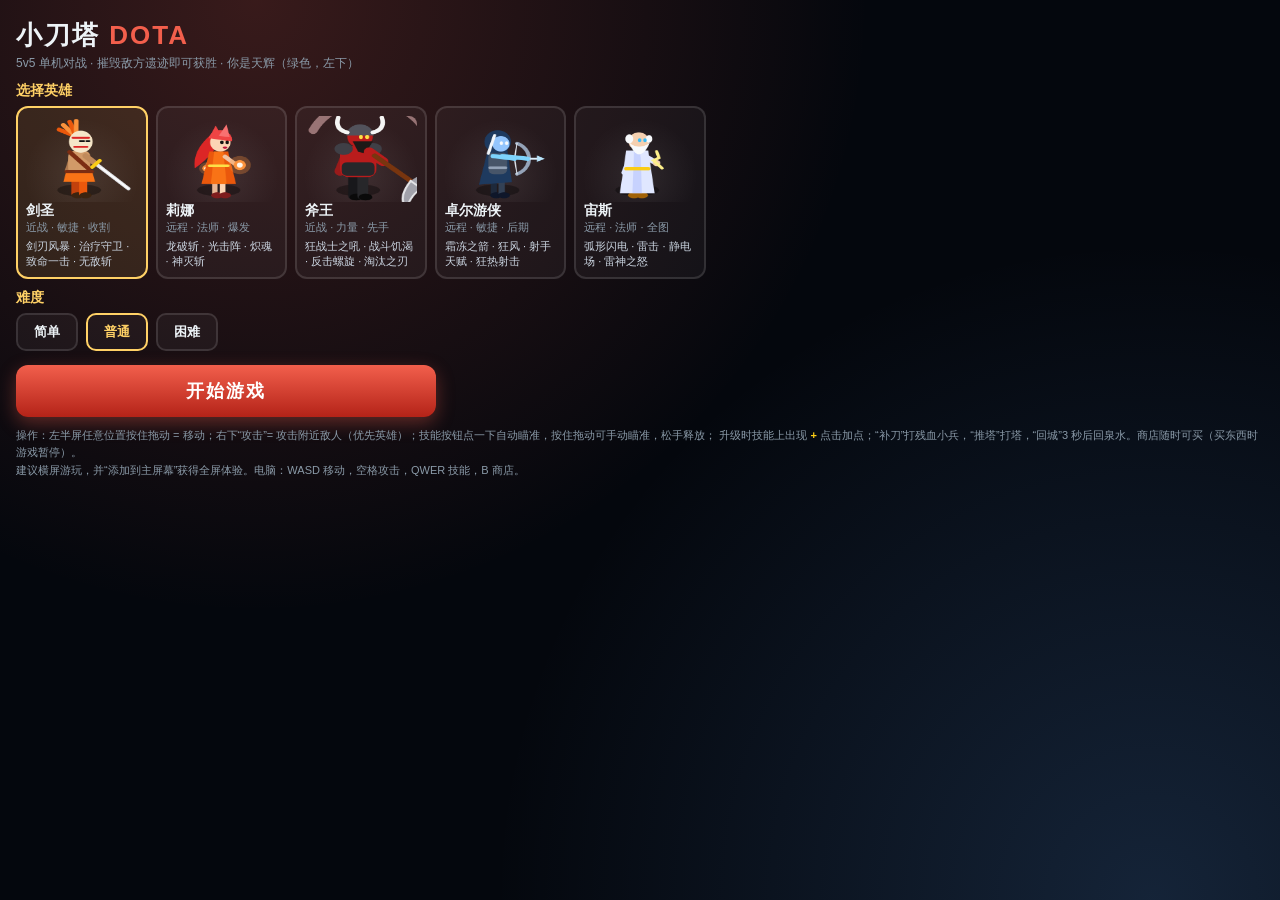
==== commit 265e2931: "重画角色造型并加入动画：走路、攻击、施法、受击、眩晕、死亡倒地 Co-Authored-By: Claude Opus 5.5 <noreply@anthropic.com>" ====
--- a/game.html
+++ b/game.html
@@ -190,6 +190,7 @@
     text-align: left;
   }
   .hcard.sel { border-color: var(--gold); background: rgba(255, 209, 102, 0.1); }
+  .hcard canvas.pv { width: 100%; height: 86px; display: block; border-radius: 8px; background: radial-gradient(circle at 50% 70%, rgba(255,255,255,0.08), transparent 70%); }
   .hcard .face {
     width: 40px; height: 40px; border-radius: 50%; display: grid; place-items: center;
     font-weight: 900; font-size: 20px; color: #fff; margin-bottom: 4px; border: 2px solid rgba(255,255,255,0.4);
@@ -784,6 +785,7 @@
 
 function kill(u, src) {
   u.dead = true; u.hp = 0;
+  if (!isBuilding(u)) corpseFx(u);
   if (u.kind === 'creep' || u.kind === 'neutral') {
     if (src && src.kind === 'hero' && src.team !== u.team) {
       const g = Math.round(u.bounty * goldMult(src) + rand(-3, 3));
@@ -1032,6 +1034,7 @@
   if (!ok) return false;
   h.mp -= s.mana[L];
   h.cds[i] = s.cd[L];
+  h.castAnim = 0.45;
   // 炽魂
   if (h.key === 'lina' && h.skLv[2] > 0) {
     const f = h.buffs.fervor || { stacks: 0, t: 0 };
@@ -1100,6 +1103,7 @@
   u.x += dx / d * step; u.y += dy / d * step;
   u.face = Math.atan2(dy, dx);
   u.moving = true;
+  u.walk = (u.walk || 0) + step * 0.075;
   return d - step < 2;
 }
 
@@ -1112,7 +1116,8 @@
     u.face = Math.atan2(t.y - u.y, t.x - u.x);
     if (u.atkT <= 0) {
       u.atkT = attackInterval(u);
-      u.swing = 0.15;
+      u.swingDur = Math.min(0.35, u.atkT * 0.7);
+      u.swing = u.swingDur;
       if (u.ranged) G.projs.push({ src: u, tgt: t, x: u.x + Math.cos(u.face) * u.r, y: u.y + Math.sin(u.face) * u.r, speed: u.kind === 'tower' || u.kind === 'fountain' ? 750 : 620, color: u.projColor, frost: !!u.frostShot });
       else attackHit(u, t);
       if (u.ranged && u.frostShot) u.frostShot = false, u.pendingFrost = true;
@@ -1193,6 +1198,7 @@
   if (h.atkT > 0) h.atkT -= dt;
   if (h.helixCd > 0) h.helixCd -= dt;
   if (h.tpCd > 0) h.tpCd -= dt;
+  if (h.castAnim > 0) h.castAnim -= dt;
   for (const k in h.buffs) { const b = h.buffs[k]; if (b.t !== undefined && k !== 'omni') { b.t -= dt; if (b.t <= 0) delete h.buffs[k]; } }
   if (h.salveT > 0) { h.salveT -= dt; h.hp += 50 * dt; }
   if (h.clarityT > 0) { h.clarityT -= dt; h.mp += 10 * dt; }
@@ -1642,7 +1648,7 @@
   DPR = Math.min(2, window.devicePixelRatio || 1);
   VW = window.innerWidth; VH = window.innerHeight;
   cv.width = Math.round(VW * DPR); cv.height = Math.round(VH * DPR);
-  SCALE = Math.min(VW / 1050, VH / 560);
+  SCALE = Math.min(VW / 940, VH / 500);
   SCALE = clamp(SCALE, 0.45, 1.4);
   layoutControls();
   checkRotate();
@@ -1746,6 +1752,8 @@
   // 瞄准指示
   drawAim(c);
 
+  for (const f of G.fx) if (f.k === 'corpse' && inView(f.x, f.y, 60)) drawCorpse(c, f);
+
   // 单位（按 y 排序）
   const vis = G.units.filter((u) => !u.dead && inView(u.x, u.y, 80));
   vis.sort((a, b) => a.y - b.y);
@@ -1761,6 +1769,7 @@
   }
   // 特效
   for (const f of G.fx) {
+    if (f.k === 'corpse') continue;
     const k = 1 - f.t / f.life;
     c.globalAlpha = Math.max(0, k);
     if (f.k === 'ring') {
@@ -1806,6 +1815,361 @@
   c.fillRect(x - w / 2, y, w * clamp(ratio, 0, 1), h);
 }
 
+// =====================================================================
+//  角色造型与动画（全部用 Canvas 绘制，朝右为正方向）
+//  坐标约定：原点在胯部，脚在 y≈+17，头顶在 y≈-33
+// =====================================================================
+let animT = 0;
+const PI2 = Math.PI * 2;
+const lerp = (a, b, t) => a + (b - a) * t;
+const ease = (t) => 1 - (1 - t) * (1 - t);
+
+function limb(c, x1, y1, x2, y2, w, col) {
+  c.strokeStyle = col; c.lineWidth = w; c.lineCap = 'round';
+  c.beginPath(); c.moveTo(x1, y1); c.lineTo(x2, y2); c.stroke();
+}
+function blob(c, x, y, rx, ry, col) {
+  c.fillStyle = col;
+  c.beginPath(); c.ellipse(x, y, rx, ry, 0, 0, PI2); c.fill();
+}
+function poly(c, pts, col, stroke) {
+  c.fillStyle = col;
+  c.beginPath(); c.moveTo(pts[0], pts[1]);
+  for (let i = 2; i < pts.length; i += 2) c.lineTo(pts[i], pts[i + 1]);
+  c.closePath(); c.fill();
+  if (stroke) { c.strokeStyle = stroke; c.lineWidth = 1; c.stroke(); }
+}
+function rrect(c, x, y, w, h, r, col) {
+  c.fillStyle = col;
+  c.beginPath();
+  c.moveTo(x + r, y); c.lineTo(x + w - r, y); c.quadraticCurveTo(x + w, y, x + w, y + r);
+  c.lineTo(x + w, y + h - r); c.quadraticCurveTo(x + w, y + h, x + w - r, y + h);
+  c.lineTo(x + r, y + h); c.quadraticCurveTo(x, y + h, x, y + h - r);
+  c.lineTo(x, y + r); c.quadraticCurveTo(x, y, x + r, y);
+  c.fill();
+}
+function glow(c, x, y, r, col, a) {
+  c.globalAlpha *= a;
+  blob(c, x, y, r * 1.8, r * 1.8, col);
+  c.globalAlpha /= a;
+  blob(c, x, y, r, r, col);
+  blob(c, x, y, r * 0.5, r * 0.5, '#fff7ed');
+}
+function swoosh(c, cx, cy, r, a0, a1, col) {
+  c.strokeStyle = col; c.lineWidth = 5; c.lineCap = 'round';
+  c.beginPath(); c.arc(cx, cy, r, Math.min(a0, a1), Math.max(a0, a1)); c.stroke();
+}
+function legs(c, st, front, back, boot, len, w) {
+  len = len || 16; w = w || 5;
+  const sw = st.walk * 7;
+  limb(c, -2.5, 0, -2.5 - sw, len, w, back);
+  blob(c, -1 - sw, len + 1, 3.8, 2.3, boot);
+  limb(c, 2.5, 0, 2.5 + sw, len, w, front);
+  blob(c, 4 + sw, len + 1, 3.8, 2.3, boot);
+}
+function eyes(c, x, y, col) {
+  blob(c, x, y, 1.1, 1.4, col || '#111');
+  blob(c, x + 3.4, y, 1.1, 1.4, col || '#111');
+}
+// 攻击挥动角度：从高举挥到前下方
+function swingAngle(st, idle, from, to) {
+  if (st.atk >= 0) return st.atk < 0.25 ? lerp(idle, from, st.atk / 0.25) : lerp(from, to, ease((st.atk - 0.25) / 0.75));
+  return idle + st.walk * 0.15;
+}
+
+function animState(u) {
+  const t = animT + (u.id || 0) * 0.37;
+  const moving = !!u.moving && !u.dead;
+  const ph = u.walk || 0;
+  return {
+    t, moving,
+    walk: moving ? Math.sin(ph) : 0,
+    bob: moving ? Math.abs(Math.sin(ph)) * 2.2 : Math.sin(t * 2.2) * 0.8,
+    atk: u.swing > 0 ? clamp(1 - u.swing / (u.swingDur || 0.3), 0, 1) : -1,
+    cast: u.castAnim > 0 ? clamp(1 - u.castAnim / 0.45, 0, 1) : -1,
+  };
+}
+
+// ---------------- 英雄 ----------------
+const HERO_DRAW = {
+  jugg(c, st) {
+    legs(c, st, '#ea580c', '#c2410c', '#3b2410');
+    c.translate(0, -st.bob);
+    // 背后手臂
+    limb(c, -4, -13, -7 - st.walk * 3, -2, 4, '#b07a4f');
+    // 上身（赤膊 + 斜挎布带）
+    rrect(c, -7, -17, 14, 18, 5, '#d29a68');
+    limb(c, -6, -16, 6, -3, 3, '#7c2d12');
+    // 腰带和裙甲
+    poly(c, [-8, -2, 8, -2, 10, 7, -10, 7], '#f97316');
+    limb(c, -8, -1, 8, -1, 2.5, '#7c2d12');
+    // 头：面具 + 羽冠
+    for (let i = 0; i < 4; i++) {
+      const a = -2.6 + i * 0.32 + Math.sin(st.t * 4 + i) * 0.08;
+      limb(c, -2, -28, -2 + Math.cos(a) * 12, -28 + Math.sin(a) * 12, 3, i % 2 ? '#fb923c' : '#ea580c');
+    }
+    blob(c, 1, -24, 7.5, 8.5, '#f5e6c8');
+    limb(c, -4, -27, 6, -27, 1.6, '#dc2626');
+    limb(c, -3, -20, 5, -20, 1.6, '#dc2626');
+    limb(c, 0.5, -24.5, 3, -24.5, 1.3, '#111');
+    limb(c, 4.6, -24.5, 6.4, -24.5, 1.3, '#111');
+    // 持剑手
+    const a = st.spin ? 0 : swingAngle(st, 0.75, -2.4, 1.0);
+    const hx = 4 + Math.cos(a) * 9, hy = -13 + Math.sin(a) * 9;
+    if (st.atk > 0.25 && st.atk < 0.9) swoosh(c, 4, -13, 32, -2.4, a, 'rgba(255,255,255,0.45)');
+    limb(c, 4, -13, hx, hy, 4, '#c08a5b');
+    limb(c, hx, hy, hx + Math.cos(a) * 28, hy + Math.sin(a) * 28, 2.6, '#e5e7eb');
+    limb(c, hx + Math.cos(a) * 4, hy + Math.sin(a) * 4, hx + Math.cos(a) * 28, hy + Math.sin(a) * 28, 1, '#ffffff');
+    limb(c, hx - Math.sin(a) * 3.5, hy + Math.cos(a) * 3.5, hx + Math.sin(a) * 3.5, hy - Math.cos(a) * 3.5, 2.5, '#facc15');
+  },
+  axe(c, st) {
+    c.scale(1.15, 1.15);
+    legs(c, st, '#27272a', '#18181b', '#0a0a0a', 15, 6);
+    c.translate(0, -st.bob);
+    limb(c, -6, -14, -10 - st.walk * 3, -2, 6, '#991b1b');
+    // 宽大的红色身体 + 黑色护甲
+    rrect(c, -10, -19, 20, 21, 6, '#b91c1c');
+    rrect(c, -9, -8, 18, 9, 3, '#27272a');
+    blob(c, -8, -17, 5, 4, '#3f3f46');
+    blob(c, 8, -17, 5, 4, '#3f3f46');
+    // 头 + 牛角盔 + 黑胡子
+    blob(c, 1, -25, 7, 7, '#b91c1c');
+    c.fillStyle = '#52525b';
+    c.beginPath(); c.arc(1, -26, 7.5, Math.PI, 0); c.fill();
+    c.strokeStyle = '#f5f5f4'; c.lineWidth = 2.5; c.lineCap = 'round';
+    c.beginPath(); c.moveTo(-6, -28); c.quadraticCurveTo(-13, -30, -11, -38); c.stroke();
+    c.beginPath(); c.moveTo(8, -28); c.quadraticCurveTo(15, -30, 13, -38); c.stroke();
+    poly(c, [-3, -22, 8, -22, 4, -14, 0, -15], '#1c1917');
+    eyes(c, 1.5, -25, '#fde047');
+    // 巨斧
+    const a = swingAngle(st, -0.6, -2.7, 1.25);
+    const hx = 6 + Math.cos(a) * 10, hy = -15 + Math.sin(a) * 10;
+    if (st.atk > 0.25 && st.atk < 0.9) swoosh(c, 6, -15, 34, -2.7, a, 'rgba(254,202,202,0.5)');
+    limb(c, 6, -15, hx, hy, 6, '#b91c1c');
+    const ex = hx + Math.cos(a) * 26, ey = hy + Math.sin(a) * 26;
+    limb(c, hx - Math.cos(a) * 6, hy - Math.sin(a) * 6, ex, ey, 3, '#78350f');
+    c.save(); c.translate(ex, ey); c.rotate(a);
+    c.fillStyle = '#a1a1aa';
+    c.beginPath(); c.moveTo(-6, 0); c.quadraticCurveTo(-4, -14, 4, -15); c.quadraticCurveTo(0, -6, 2, 0); c.closePath(); c.fill();
+    c.beginPath(); c.moveTo(-6, 0); c.quadraticCurveTo(-4, 14, 4, 15); c.quadraticCurveTo(0, 6, 2, 0); c.closePath(); c.fill();
+    c.strokeStyle = '#e4e4e7'; c.lineWidth = 1.2; c.stroke();
+    c.restore();
+  },
+  lina(c, st) {
+    const sway = Math.sin(st.t * 3) * 2 + st.walk * 2;
+    legs(c, st, '#fcd5b5', '#e8b796', '#7f1d1d', 16, 3.5);
+    c.translate(0, -st.bob);
+    // 飘动的红色长发（在身体后面）
+    c.fillStyle = '#dc2626';
+    c.beginPath(); c.moveTo(-5, -30);
+    c.quadraticCurveTo(-16 + sway, -18, -14 + sway * 1.5, -4);
+    c.quadraticCurveTo(-8, -10, -3, -18); c.closePath(); c.fill();
+    // 背后手（小火苗）
+    const bhx = -8 - st.walk * 2, bhy = -4;
+    limb(c, -4, -13, bhx, bhy, 3, '#f2c4a2');
+    glow(c, bhx, bhy, 2.5, '#fb923c', 0.25);
+    // 长裙
+    poly(c, [-6, -17, 6, -17, 11, 8, -11, 8], '#ea580c');
+    poly(c, [-3, -17, 3, -17, 5, 8, -5, 8], '#f97316');
+    limb(c, -6, -6, 6, -6, 2, '#fde047');
+    // 头
+    blob(c, 1, -24, 6.5, 7, '#fcd5b5');
+    c.fillStyle = '#ef4444';
+    c.beginPath(); c.arc(1, -26, 7.5, Math.PI * 1.05, Math.PI * 2.05); c.fill();
+    poly(c, [-6, -28, -2, -37, 2, -29], '#ef4444');
+    poly(c, [0, -29, 5, -38, 7, -28], '#f87171');
+    eyes(c, 2, -24);
+    blob(c, 4, -20, 1.5, 0.8, '#be123c');
+    // 施法手：攻击/施法时向前推出火球
+    const push = st.atk >= 0 ? Math.sin(st.atk * Math.PI) : st.cast >= 0 ? Math.sin(st.cast * Math.PI) : 0;
+    const a = lerp(0.9, -0.15, push) + st.walk * 0.1;
+    const len = 9 + push * 5;
+    const hx = 4 + Math.cos(a) * len, hy = -13 + Math.sin(a) * len;
+    limb(c, 4, -13, hx, hy, 3, '#f2c4a2');
+    glow(c, hx + 2, hy, 3 + push * 3 + Math.sin(st.t * 10) * 0.6, '#fb923c', 0.3);
+  },
+  drow(c, st) {
+    legs(c, st, '#334155', '#1e293b', '#0f172a', 16, 4);
+    c.translate(0, -st.bob);
+    // 披风
+    poly(c, [-6, -20, 6, -20, 9 - st.walk * 2, 6, -12 - st.walk * 3, 8], '#1e3a5f');
+    // 身体
+    rrect(c, -6, -17, 12, 17, 4, '#475569');
+    limb(c, -5, -5, 5, -5, 2, '#94a3b8');
+    // 兜帽 + 蓝色皮肤 + 白发
+    blob(c, 0, -25, 8.5, 9, '#1e3a5f');
+    blob(c, 2, -23.5, 5.5, 6, '#93c5fd');
+    limb(c, -2, -30, -6, -16, 2, '#f1f5f9');
+    eyes(c, 2.3, -24, '#f8fafc');
+    // 弓
+    const pull = st.atk >= 0 ? (st.atk < 0.6 ? st.atk / 0.6 : 0) : 0.15;
+    const bx = 7, by = -12;
+    c.strokeStyle = '#94a3b8'; c.lineWidth = 2.5;
+    c.beginPath(); c.arc(bx, by, 13, -1.15, 1.15); c.stroke();
+    const tx = bx + Math.cos(1.15) * 13, ty1 = by - Math.sin(1.15) * 13, ty2 = by + Math.sin(1.15) * 13;
+    const px = tx - pull * 11;
+    c.strokeStyle = '#e2e8f0'; c.lineWidth = 0.8;
+    c.beginPath(); c.moveTo(tx, ty1); c.lineTo(px, by); c.lineTo(tx, ty2); c.stroke();
+    if (pull > 0.05) {
+      limb(c, px, by, bx + 18, by, 1.4, '#e0f2fe');
+      poly(c, [bx + 18, by - 2.5, bx + 23, by, bx + 18, by + 2.5], '#bae6fd');
+    }
+    // 两只手
+    limb(c, 3, -14, bx + 12, by, 3.2, '#7dd3fc');
+    limb(c, -3, -14, px, by, 3.2, '#7dd3fc');
+  },
+  zeus(c, st) {
+    // 长袍遮住腿，只露出脚
+    const sw = st.walk * 6;
+    blob(c, -2 - sw, 17, 3.8, 2.3, '#a16207');
+    blob(c, 3 + sw, 17, 3.8, 2.3, '#a16207');
+    c.translate(0, -st.bob);
+    limb(c, -4, -13, -8 - st.walk * 3, -1, 4, '#e0e7ff');
+    poly(c, [-7, -18, 7, -18, 11, 15, -11, 15], '#e0e7ff');
+    poly(c, [-2, -18, 2, -18, 3, 15, -3, 15], '#c7d2fe');
+    limb(c, -7, -4, 7, -4, 2.5, '#facc15');
+    // 光头 + 白胡子
+    blob(c, 1, -25, 6.5, 7, '#f5d0b0');
+    c.fillStyle = '#f8fafc';
+    c.beginPath(); c.moveTo(-5, -24); c.quadraticCurveTo(1, -6, 8, -24); c.quadraticCurveTo(1, -18, -5, -24); c.fill();
+    blob(c, -5, -27, 2.5, 3.5, '#f8fafc');
+    blob(c, 7.5, -27, 2, 3, '#f8fafc');
+    eyes(c, 1.5, -26, '#38bdf8');
+    // 握着闪电的手：攻击时高举再向前掷出
+    let a;
+    if (st.atk >= 0) a = st.atk < 0.4 ? lerp(0.6, -1.6, st.atk / 0.4) : lerp(-1.6, -0.1, ease((st.atk - 0.4) / 0.6));
+    else if (st.cast >= 0) a = -1.5;
+    else a = 0.6 + st.walk * 0.1;
+    const hx = 4 + Math.cos(a) * 10, hy = -14 + Math.sin(a) * 10;
+    limb(c, 4, -14, hx, hy, 4, '#e0e7ff');
+    blob(c, hx, hy, 2.4, 2.4, '#f5d0b0');
+    const f = Math.sin(st.t * 18) * 1.5;
+    c.strokeStyle = '#fef08a'; c.lineWidth = 2; c.lineJoin = 'miter';
+    c.beginPath(); c.moveTo(hx, hy - 9); c.lineTo(hx + 3 + f, hy - 4); c.lineTo(hx - 2, hy - 2); c.lineTo(hx + 2 - f, hy + 4); c.stroke();
+    c.lineJoin = 'round';
+    if (st.cast >= 0) { c.globalAlpha *= 0.5; blob(c, hx, hy - 3, 9, 9, '#c4b5fd'); c.globalAlpha *= 2; }
+  },
+};
+
+// ---------------- 小兵 / 野怪 ----------------
+function drawCreepSprite(c, u, st) {
+  const rad = u.team === RAD;
+  if (u.kind === 'neutral') {
+    if (u.big) {
+      // 食人魔
+      c.scale(1.2, 1.2);
+      legs(c, st, '#4d7c0f', '#3f6212', '#292524', 13, 6);
+      c.translate(0, -st.bob);
+      limb(c, -7, -12, -11, 0, 5, '#65a30d');
+      blob(c, 0, -10, 11, 12, '#65a30d');
+      blob(c, 1, -6, 8, 7, '#a16207');
+      blob(c, 3, -23, 5.5, 5.5, '#84cc16');
+      eyes(c, 3, -24, '#dc2626');
+      const a = swingAngle(st, -0.4, -2.5, 1.1);
+      const hx = 6 + Math.cos(a) * 9, hy = -14 + Math.sin(a) * 9;
+      limb(c, 6, -14, hx, hy, 5, '#65a30d');
+      limb(c, hx, hy, hx + Math.cos(a) * 18, hy + Math.sin(a) * 18, 5, '#78350f');
+      blob(c, hx + Math.cos(a) * 18, hy + Math.sin(a) * 18, 4.5, 4.5, '#57534e');
+    } else {
+      // 狗头人
+      legs(c, st, '#92400e', '#78350f', '#451a03', 13, 4);
+      c.translate(0, -st.bob);
+      rrect(c, -6, -14, 12, 15, 5, '#b45309');
+      blob(c, 2, -20, 6, 5.5, '#d97706');
+      poly(c, [-3, -24, -6, -32, 0, -25], '#d97706');
+      poly(c, [3, -24, 5, -32, 7, -24], '#d97706');
+      blob(c, 7, -19, 3, 2, '#fbbf24');
+      eyes(c, 2, -21);
+      const a = swingAngle(st, 0.1, -0.8, 0.2);
+      const hx = 4 + Math.cos(a) * 8, hy = -10 + Math.sin(a) * 8;
+      limb(c, 4, -10, hx, hy, 3, '#b45309');
+      limb(c, hx - Math.cos(a) * 8, hy - Math.sin(a) * 8, hx + Math.cos(a) * 16, hy + Math.sin(a) * 16, 1.6, '#78350f');
+      poly(c, [hx + Math.cos(a) * 16 - Math.sin(a) * 2.5, hy + Math.sin(a) * 16 + Math.cos(a) * 2.5,
+        hx + Math.cos(a) * 22, hy + Math.sin(a) * 22,
+        hx + Math.cos(a) * 16 + Math.sin(a) * 2.5, hy + Math.sin(a) * 16 - Math.cos(a) * 2.5], '#d4d4d8');
+    }
+    return;
+  }
+  const main = rad ? '#15803d' : '#7f1d1d';
+  const light = rad ? '#4ade80' : '#f87171';
+  const metal = rad ? '#cbd5e1' : '#57534e';
+  if (u.ranged) {
+    // 法师小兵：长袍 + 法杖
+    const sw = st.walk * 5;
+    blob(c, -2 - sw, 16, 3.4, 2, '#292524');
+    blob(c, 3 + sw, 16, 3.4, 2, '#292524');
+    c.translate(0, -st.bob);
+    poly(c, [-6, -16, 6, -16, 9, 14, -9, 14], main);
+    limb(c, -6, -3, 6, -3, 2, light);
+    blob(c, 1, -21, 6.5, 6.5, main);
+    blob(c, 2.5, -20, 4, 4.2, rad ? '#fde68a' : '#a8a29e');
+    eyes(c, 1.5, -21, rad ? '#111' : '#fbbf24');
+    const push = st.atk >= 0 ? Math.sin(st.atk * Math.PI) : 0;
+    const a = lerp(0.5, -0.4, push);
+    const hx = 4 + Math.cos(a) * 9, hy = -11 + Math.sin(a) * 9;
+    limb(c, hx + 1, hy + 12, hx + 1, hy - 14, 2.2, '#78350f');
+    limb(c, 4, -11, hx, hy, 3, main);
+    glow(c, hx + 1, hy - 15, 2.6 + push * 2, light, 0.3);
+    return;
+  }
+  // 近战小兵：头盔 + 盾 + 短剑
+  legs(c, st, rad ? '#3f6212' : '#44403c', rad ? '#365314' : '#292524', '#1c1917', 15, 4.5);
+  c.translate(0, -st.bob);
+  const a = swingAngle(st, 0.8, -2.0, 1.0);
+  const hx = -2 + Math.cos(a) * 8, hy = -12 + Math.sin(a) * 8;
+  limb(c, -2, -12, hx, hy, 3.5, main);
+  limb(c, hx, hy, hx + Math.cos(a) * 15, hy + Math.sin(a) * 15, 2.4, metal);
+  rrect(c, -6, -16, 12, 17, 4, main);
+  limb(c, -6, -2, 6, -2, 2, '#422006');
+  blob(c, 1, -22, 6, 6, rad ? '#f1c27d' : '#a8a29e');
+  eyes(c, 1.6, -22);
+  c.fillStyle = metal;
+  c.beginPath(); c.arc(1, -23, 7, Math.PI, 0); c.fill();
+  if (rad) limb(c, 1, -30, 1, -34, 2.5, light);
+  else { poly(c, [-6, -24, -9, -31, -3, -27], metal); poly(c, [8, -24, 11, -31, 5, -27], metal); }
+  blob(c, 7, -8, 5.5, 7, rad ? '#a16207' : '#3f3f46');
+  blob(c, 7, -8, 2, 2.5, light);
+}
+
+// 画一个单位（原点已在单位位置）。用于游戏、尸体动画和菜单预览
+function drawSprite(c, u, st, alpha) {
+  c.save();
+  c.globalAlpha = alpha === undefined ? 1 : alpha;
+  const s = u.kind === 'hero' ? 1.3 : u.r / 16;
+  c.translate(0, -3);
+  c.scale(s * (u.dirX || 1), s);
+  if (st.spin) c.scale(Math.cos(st.t * 26) >= 0 ? 1 : -1, 1);
+  if (u.kind === 'hero') HERO_DRAW[u.key](c, st);
+  else drawCreepSprite(c, u, st);
+  c.restore();
+}
+function spriteTop(u) {
+  return u.kind === 'hero' ? (u.key === 'axe' ? 56 : 51) : (u.r / 16) * 38;
+}
+
+// 防御塔：石柱 + 漂浮水晶
+function drawTowerSprite(c, u) {
+  const rad = u.team === RAD;
+  const stone = rad ? '#78716c' : '#44403c', dark = rad ? '#57534e' : '#292524';
+  const crys = rad ? '#6ee7b7' : '#fca5a5';
+  c.save(); c.translate(u.x, u.y);
+  blob(c, 0, 8, 30, 13, dark);
+  blob(c, 0, 5, 26, 11, stone);
+  poly(c, [-18, 4, 18, 4, 13, -46, -13, -46], stone);
+  poly(c, [4, 4, 18, 4, 13, -46, 3, -46], dark);
+  for (let i = 0; i < 3; i++) limb(c, -15 + i * 1.2, -8 - i * 14, 15 - i * 1.2, -8 - i * 14, 1.5, 'rgba(0,0,0,0.3)');
+  rrect(c, -18, -52, 36, 8, 3, dark);
+  for (let i = -1; i <= 1; i++) poly(c, [i * 12 - 4, -52, i * 12 + 4, -52, i * 12, -60], rad ? '#a8a29e' : '#7f1d1d');
+  const fl = u.swing > 0 ? 1.5 : 1;
+  const yy = -74 + Math.sin(animT * 2.5 + u.id) * 3;
+  c.globalAlpha = 0.25 * fl;
+  blob(c, 0, yy, 16, 16, crys);
+  c.globalAlpha = 1;
+  poly(c, [0, yy - 14, 8, yy, 0, yy + 12, -8, yy], crys);
+  poly(c, [0, yy - 14, 8, yy, 0, yy + 12], rad ? '#34d399' : '#f87171');
+  c.restore();
+}
+
 function drawUnit(c, u) {
   const p = G.player;
   const teamCol = TEAM_COLOR[u.team];
@@ -1815,92 +2179,142 @@
 
   if (u.kind === 'tower') {
     const vuln = buildingVulnerable(u);
-    c.fillStyle = '#3f3f46';
-    c.beginPath(); c.arc(u.x, u.y, u.r, 0, Math.PI * 2); c.fill();
-    c.strokeStyle = teamCol; c.lineWidth = 3; c.stroke();
-    c.fillStyle = u.team === RAD ? '#a7f3d0' : '#fecaca';
-    c.beginPath();
-    c.moveTo(u.x, u.y - u.r - 26); c.lineTo(u.x + 12, u.y - 8); c.lineTo(u.x, u.y + 4); c.lineTo(u.x - 12, u.y - 8); c.closePath(); c.fill();
-    if (!vuln) { c.strokeStyle = 'rgba(148,163,184,0.7)'; c.lineWidth = 2; c.beginPath(); c.arc(u.x, u.y - 8, u.r + 12, 0, Math.PI * 2); c.stroke(); }
-    // 射程提示（玩家靠近敌塔时）
+    drawTowerSprite(c, u);
+    if (!vuln) { c.strokeStyle = 'rgba(148,163,184,0.6)'; c.lineWidth = 2; c.beginPath(); c.ellipse(u.x, u.y - 30, 30, 56, 0, 0, Math.PI * 2); c.stroke(); }
     if (u.team !== p.team && !p.dead && dist(u, p) < u.range + 220) {
       c.strokeStyle = u.target === p ? 'rgba(248,113,113,0.8)' : 'rgba(248,113,113,0.3)'; c.lineWidth = 2;
       c.setLineDash([10, 8]); c.beginPath(); c.arc(u.x, u.y, u.range + u.r, 0, Math.PI * 2); c.stroke(); c.setLineDash([]);
     }
-    hpBar(c, u.x, u.y - u.r - 40, 64, 6, u.hp / u.maxHp, teamCol);
+    hpBar(c, u.x, u.y - 98, 64, 6, u.hp / u.maxHp, teamCol);
     return;
   }
   if (u.kind === 'ancient') {
     c.save(); c.translate(u.x, u.y);
     c.fillStyle = u.team === RAD ? '#14532d' : '#7f1d1d';
     c.beginPath();
-    for (let i = 0; i < 6; i++) { const a = i * Math.PI / 3 + G.time * 0.2; c.lineTo(Math.cos(a) * u.r, Math.sin(a) * u.r); }
+    for (let i = 0; i < 6; i++) { const a = i * Math.PI / 3 + G.time * 0.2; c.lineTo(Math.cos(a) * u.r, Math.sin(a) * u.r * 0.6); }
     c.closePath(); c.fill();
     c.strokeStyle = teamCol; c.lineWidth = 4; c.stroke();
-    c.shadowColor = teamCol; c.shadowBlur = 25;
-    c.fillStyle = u.team === RAD ? '#86efac' : '#fca5a5';
-    c.beginPath(); c.arc(0, -10, 22 + Math.sin(G.time * 3) * 3, 0, Math.PI * 2); c.fill();
-    c.shadowBlur = 0;
+    // 中央巨大水晶
+    const yy = -40 + Math.sin(animT * 1.5) * 4;
+    c.globalAlpha = 0.25; blob(c, 0, yy, 40, 40, teamCol); c.globalAlpha = 1;
+    const cr = u.team === RAD ? ['#86efac', '#22c55e'] : ['#fca5a5', '#dc2626'];
+    poly(c, [0, yy - 45, 18, yy, 0, yy + 30, -18, yy], cr[0]);
+    poly(c, [0, yy - 45, 18, yy, 0, yy + 30], cr[1]);
+    for (let i = 0; i < 3; i++) {
+      const a = animT * 0.8 + i * 2.1;
+      poly(c, [Math.cos(a) * 38, yy + Math.sin(a) * 14 - 10, Math.cos(a) * 38 + 5, yy + Math.sin(a) * 14, Math.cos(a) * 38, yy + Math.sin(a) * 14 + 8, Math.cos(a) * 38 - 5, yy + Math.sin(a) * 14], cr[0]);
+    }
     c.restore();
-    hpBar(c, u.x, u.y - u.r - 22, 100, 8, u.hp / u.maxHp, teamCol);
-    if (!buildingVulnerable(u)) { c.fillStyle = '#cbd5e1'; c.font = '700 12px sans-serif'; c.textAlign = 'center'; c.fillText('无敌（先推掉基地塔）', u.x, u.y - u.r - 28); }
+    hpBar(c, u.x, u.y - 100, 100, 8, u.hp / u.maxHp, teamCol);
+    if (!buildingVulnerable(u)) { c.fillStyle = '#cbd5e1'; c.font = '700 12px sans-serif'; c.textAlign = 'center'; c.fillText('无敌（先推掉基地塔）', u.x, u.y - 106); }
     return;
   }
   if (u.kind === 'fountain') {
     c.fillStyle = u.team === RAD ? '#065f46' : '#7f1d1d';
     c.beginPath(); c.arc(u.x, u.y, u.r, 0, Math.PI * 2); c.fill();
     c.fillStyle = 'rgba(147,197,253,0.8)';
-    c.beginPath(); c.arc(u.x, u.y, u.r * 0.55, 0, Math.PI * 2); c.fill();
+    c.beginPath(); c.arc(u.x, u.y, u.r * 0.55 + Math.sin(animT * 3) * 2, 0, Math.PI * 2); c.fill();
     return;
   }
 
+  if (Math.abs(Math.cos(u.face)) > 0.25) u.dirX = Math.cos(u.face) < 0 ? -1 : 1;
+  const st = animState(u);
+  const top = u.y - 3 - spriteTop(u);
+
   if (u.kind === 'hero') {
-    if (u === p) {
-      c.strokeStyle = '#fde047'; c.lineWidth = 3;
-      c.beginPath(); c.ellipse(u.x, u.y + u.r * 0.6, u.r + 8, (u.r + 8) * 0.45, 0, 0, Math.PI * 2); c.stroke();
-    }
+    // 脚下光圈：玩家黄色，其他按阵营
+    c.strokeStyle = u === p ? '#fde047' : teamCol; c.lineWidth = u === p ? 3 : 2;
+    c.globalAlpha = u === p ? 1 : 0.7;
+    c.beginPath(); c.ellipse(u.x, u.y + u.r * 0.7, u.r + 6, (u.r + 6) * 0.42, 0, 0, Math.PI * 2); c.stroke();
+    c.globalAlpha = 1;
     if (u.buffs.spin) {
+      st.spin = true;
       c.strokeStyle = 'rgba(253, 224, 71, 0.75)'; c.lineWidth = 4;
       for (let i = 0; i < 3; i++) { const a = G.time * 14 + i * 2.1; c.beginPath(); c.arc(u.x, u.y, 140 - i * 30, a, a + 1.2); c.stroke(); }
     }
     if (u.tpT > 0) {
       c.strokeStyle = 'rgba(96,165,250,0.8)'; c.lineWidth = 3;
-      c.beginPath(); c.arc(u.x, u.y, u.r + 10 + (3 - u.tpT) * 6, 0, Math.PI * 2); c.stroke();
-    }
-    // 武器朝向
-    const sw = u.swing > 0 ? (u.swing / 0.15) * 0.8 : 0;
-    const wa = u.face + (u.ranged ? 0 : sw - 0.4);
-    c.strokeStyle = u.ranged ? '#e5e7eb' : '#d1d5db'; c.lineWidth = 4; c.lineCap = 'round';
-    c.beginPath(); c.moveTo(u.x + Math.cos(wa) * u.r * 0.6, u.y + Math.sin(wa) * u.r * 0.6);
-    c.lineTo(u.x + Math.cos(wa) * (u.r + 14), u.y + Math.sin(wa) * (u.r + 14)); c.stroke();
-    // 身体
-    c.fillStyle = u.hitFlash > 0 ? '#fff' : u.def.color;
-    c.beginPath(); c.arc(u.x, u.y, u.r, 0, Math.PI * 2); c.fill();
-    c.strokeStyle = teamCol; c.lineWidth = 3; c.stroke();
-    c.fillStyle = '#fff'; c.font = '900 17px sans-serif'; c.textAlign = 'center'; c.textBaseline = 'middle';
-    c.fillText(u.def.glyph, u.x, u.y + 1);
-    c.textBaseline = 'alphabetic';
-    // 状态图标
-    if (u.stun > 0) { c.fillStyle = '#fde047'; c.font = '700 12px sans-serif'; c.fillText('★眩晕', u.x, u.y - u.r - 26); }
-    else if (u.silence > 0) { c.fillStyle = '#bae6fd'; c.font = '700 12px sans-serif'; c.fillText('沉默', u.x, u.y - u.r - 26); }
-    else if (u.taunt && u.tauntT > 0) { c.fillStyle = '#f87171'; c.font = '700 12px sans-serif'; c.fillText('嘲讽', u.x, u.y - u.r - 26); }
-    // 血条
+      for (let i = 0; i < 2; i++) { c.beginPath(); c.ellipse(u.x, u.y + 10 - ((animT * 40 + i * 25) % 50), u.r + 4, (u.r + 4) * 0.4, 0, 0, Math.PI * 2); c.stroke(); }
+    }
+    if (u.buffs.frenzy) { c.globalAlpha = 0.25; blob(c, u.x, u.y - 18, 26, 30, '#60a5fa'); c.globalAlpha = 1; }
+    if (u.buffs.roar) { c.globalAlpha = 0.2; blob(c, u.x, u.y - 18, 28, 32, '#ef4444'); c.globalAlpha = 1; }
+    c.save(); c.translate(u.x, u.y);
+    drawSprite(c, u, st, u.invuln > 0 && u.buffs.omni ? 0.55 : 1);
+    if (u.hitFlash > 0) { c.globalAlpha = 0.45; blob(c, 0, -18, 13, 22, '#fff'); c.globalAlpha = 1; }
+    c.restore();
+    drawStatus(c, u, top);
     const bw = 50;
-    hpBar(c, u.x, u.y - u.r - 16, bw, 6, u.hp / u.maxHp, u.team === p.team ? (u === p ? '#4ade80' : '#22c55e') : '#ef4444');
-    hpBar(c, u.x, u.y - u.r - 9, bw, 3, u.mp / u.maxMp, '#60a5fa');
-    c.fillStyle = '#fff'; c.font = '700 10px sans-serif';
-    c.fillText(u.name + ' ' + u.lv, u.x, u.y - u.r - 20);
+    hpBar(c, u.x, top - 10, bw, 6, u.hp / u.maxHp, u.team === p.team ? (u === p ? '#4ade80' : '#22c55e') : '#ef4444');
+    hpBar(c, u.x, top - 3, bw, 3, u.mp / u.maxMp, '#60a5fa');
+    c.fillStyle = '#fff'; c.font = '700 10px sans-serif'; c.textAlign = 'center';
+    c.lineWidth = 3; c.strokeStyle = 'rgba(0,0,0,0.6)';
+    c.strokeText(u.name + ' ' + u.lv, u.x, top - 14);
+    c.fillText(u.name + ' ' + u.lv, u.x, top - 14);
     return;
   }
   // 小兵/野怪
-  c.fillStyle = u.hitFlash > 0 ? '#fff' : u.kind === 'neutral' ? (u.big ? '#a16207' : '#ca8a04') : u.team === RAD ? (u.ranged ? '#22c55e' : '#16a34a') : (u.ranged ? '#ef4444' : '#b91c1c');
-  c.beginPath();
-  if (u.ranged) { c.moveTo(u.x, u.y - u.r); c.lineTo(u.x + u.r, u.y + u.r * 0.8); c.lineTo(u.x - u.r, u.y + u.r * 0.8); c.closePath(); }
-  else c.arc(u.x, u.y, u.r, 0, Math.PI * 2);
-  c.fill();
-  c.strokeStyle = 'rgba(0,0,0,0.5)'; c.lineWidth = 2; c.stroke();
+  c.save(); c.translate(u.x, u.y);
+  drawSprite(c, u, st);
+  if (u.hitFlash > 0) { c.globalAlpha = 0.4; blob(c, 0, -12, u.r * 0.8, u.r * 1.3, '#fff'); c.globalAlpha = 1; }
+  c.restore();
+  drawStatus(c, u, top);
   const lowForMe = u.team !== p.team && p && !p.dead && u.hp < p.dmg * armorMult(u.armor) && dist(u, p) < 600;
-  hpBar(c, u.x, u.y - u.r - 8, u.kind === 'neutral' && u.big ? 36 : 26, 4, u.hp / u.maxHp, lowForMe ? '#fde047' : u.team === p.team ? '#22c55e' : u.team === NEUTRAL ? '#fbbf24' : '#ef4444');
+  hpBar(c, u.x, top - 5, u.kind === 'neutral' && u.big ? 36 : 26, 4, u.hp / u.maxHp, lowForMe ? '#fde047' : u.team === p.team ? '#22c55e' : u.team === NEUTRAL ? '#fbbf24' : '#ef4444');
+}
+
+// 眩晕星星、沉默、嘲讽
+function drawStatus(c, u, top) {
+  if (u.stun > 0) {
+    for (let i = 0; i < 3; i++) {
+      const a = animT * 6 + i * 2.1;
+      const x = u.x + Math.cos(a) * 12, y = top + 8 + Math.sin(a) * 4;
+      c.fillStyle = '#fde047';
+      c.beginPath();
+      for (let k = 0; k < 10; k++) { const r = k % 2 ? 1.6 : 4, b = k * Math.PI / 5 - Math.PI / 2; c.lineTo(x + Math.cos(b) * r, y + Math.sin(b) * r); }
+      c.closePath(); c.fill();
+    }
+  } else if (u.silence > 0 || (u.taunt && u.tauntT > 0)) {
+    c.font = '700 11px sans-serif'; c.textAlign = 'center';
+    c.fillStyle = u.silence > 0 ? '#bae6fd' : '#f87171';
+    c.fillText(u.silence > 0 ? '沉默' : '嘲讽', u.x, top - (u.kind === 'hero' ? 26 : 10));
+  }
+}
+
+// 死亡倒地动画
+function corpseFx(u) {
+  if (G.fx.length > 380) return;
+  G.fx.push({ k: 'corpse', t: 0, life: u.kind === 'hero' ? 1.6 : 0.9, x: u.x, y: u.y,
+    u: { kind: u.kind, key: u.key, team: u.team, ranged: u.ranged, big: u.big, r: u.r, dirX: u.dirX || 1, id: u.id } });
+}
+function drawCorpse(c, f) {
+  const k = f.t / f.life;
+  const fall = Math.min(1, f.t / 0.35);
+  c.save();
+  c.translate(f.x, f.y + 8);
+  c.rotate(-f.u.dirX * fall * Math.PI / 2 * 0.95);
+  c.translate(0, -8);
+  drawSprite(c, f.u, { t: 0, walk: 0, bob: 0, atk: -1, cast: -1 }, Math.max(0, k < 0.6 ? 1 : 1 - (k - 0.6) / 0.4));
+  c.restore();
+}
+
+// 菜单里的英雄预览（待机 + 循环攻击）
+function drawPreviews() {
+  document.querySelectorAll('canvas.pv').forEach((cv2) => {
+    const k = cv2.dataset.k;
+    const c = cv2.getContext('2d');
+    const W = cv2.width, H = cv2.height;
+    c.setTransform(1, 0, 0, 1, 0, 0);
+    c.clearRect(0, 0, W, H);
+    const cyc = (animT + HERO_KEYS.indexOf(k) * 0.4) % 2.2;
+    const atk = cyc > 1.6 ? (cyc - 1.6) / 0.6 : -1;
+    const fake = { kind: 'hero', key: k, dirX: 1, id: HERO_KEYS.indexOf(k) * 7, r: 20 };
+    const st = { t: animT + fake.id, walk: 0, bob: Math.sin(animT * 2.2 + fake.id) * 0.8, atk, cast: -1 };
+    c.translate(W / 2 - 4, H * 0.7);
+    c.scale(W / 92, W / 92);
+    blob(c, 0, 14, 18, 6, 'rgba(0,0,0,0.35)');
+    drawSprite(c, fake, st);
+  });
 }
 
 // 瞄准指示器
@@ -2347,7 +2761,7 @@
   $('heroList').innerHTML = HERO_KEYS.map((k) => {
     const d = HEROES[k];
     return `<button class="hcard ${k === playerHeroKey ? 'sel' : ''}" data-hero="${k}">
-      <div class="face" style="background:${d.color}">${d.glyph}</div>
+      <canvas class="pv" data-k="${k}" width="160" height="150"></canvas>
       <b>${d.name}</b><small>${d.role}</small>
       <small style="margin-top:4px;color:#cbd5e1">${d.skills.map((s) => s.name).join(' · ')}</small>
     </button>`;
@@ -2409,6 +2823,7 @@
   let dt = (now - last) / 1000;
   last = now;
   if (dt > 0.1) dt = 0.1;
+  animT += dt;
   if (G) {
     if (!G.paused && !(G.over && G.overT > 3)) {
       // 定步长，避免卡顿时穿模
@@ -2436,6 +2851,7 @@
     updateHud(dt);
   } else {
     drawMenuBg(now / 1000);
+    if (!$('menu').classList.contains('hidden')) drawPreviews();
   }
   requestAnimationFrame(frame);
 }
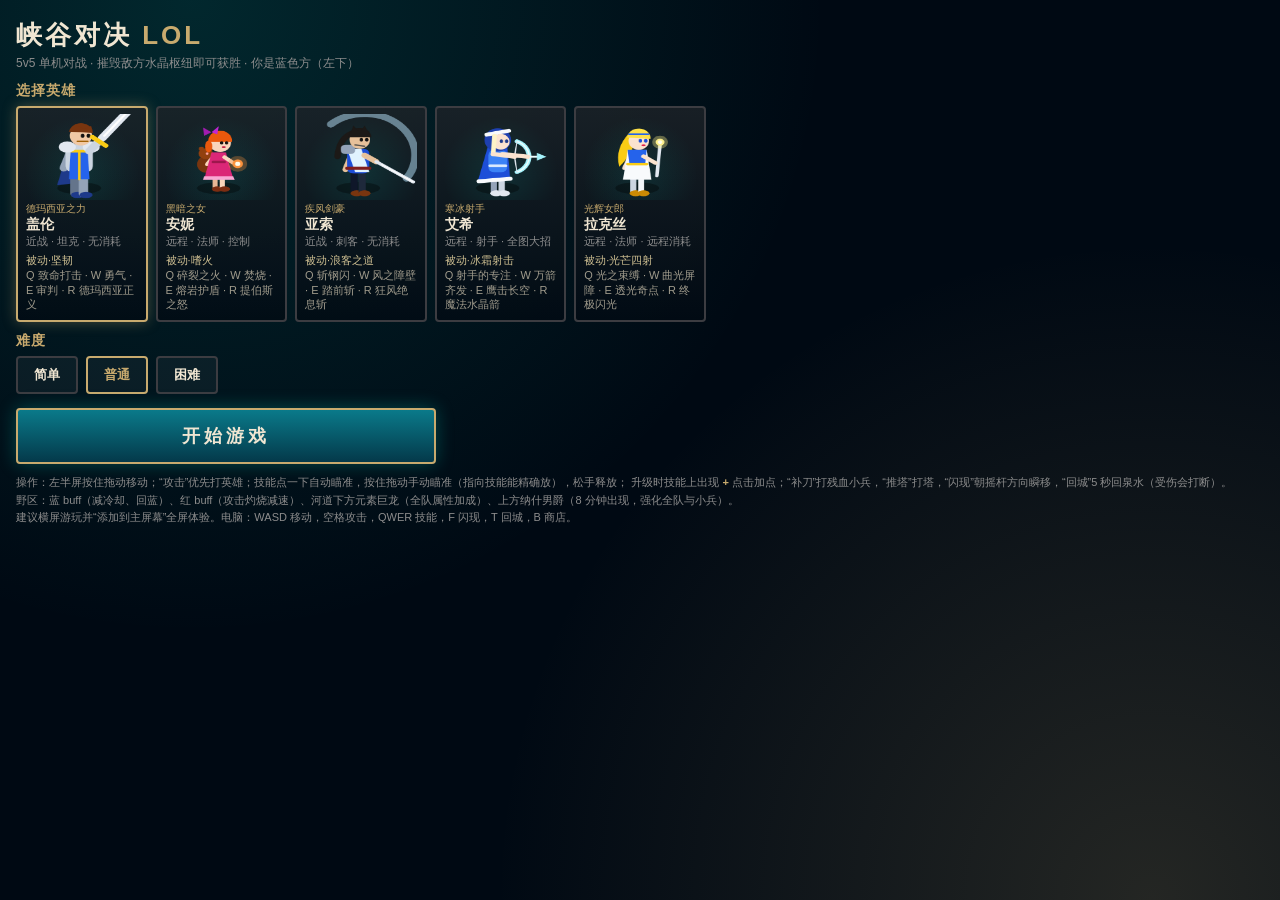
==== commit 0a65d553: "改为英雄联盟主题：5 位 LOL 英雄、召唤师峡谷、小龙/大龙/buff、LOL 装备与闪现 Co-Authored-By: Claude Opus 5.5 <noreply@anthropic.co" ====
--- a/game.html
+++ b/game.html
@@ -6,19 +6,20 @@
 <meta name="apple-mobile-web-app-capable" content="yes" />
 <meta name="mobile-web-app-capable" content="yes" />
 <meta name="apple-mobile-web-app-status-bar-style" content="black-translucent" />
-<meta name="theme-color" content="#070b12" />
-<title>小刀塔 · 远古守护</title>
+<meta name="theme-color" content="#010a13" />
+<title>峡谷对决 · 小联盟</title>
 <style>
   :root {
-    --bg: #070b12;
-    --panel: rgba(12, 18, 26, 0.88);
-    --line: rgba(255, 255, 255, 0.12);
-    --text: #edf3f7;
-    --muted: #8a9aa8;
-    --red: #f25f4c;
-    --gold: #ffd166;
-    --green: #4ade80;
+    --bg: #010a13;
+    --panel: rgba(1, 10, 19, 0.86);
+    --line: rgba(200, 170, 110, 0.28);
+    --text: #f0e6d2;
+    --muted: #8c8c8c;
+    --gold: #c8aa6e;
+    --gold2: #f0e6d2;
+    --hex: #0ac8b9;
     --blue: #60a5fa;
+    --red: #f87171;
   }
   * { box-sizing: border-box; -webkit-tap-highlight-color: transparent; }
   html, body {
@@ -38,15 +39,16 @@
   #topbar {
     position: absolute; top: max(6px, env(safe-area-inset-top)); left: 50%; transform: translateX(-50%);
     display: flex; align-items: center; gap: 10px;
-    background: var(--panel); border: 1px solid var(--line); border-radius: 12px;
+    background: var(--panel); border: 1px solid var(--line); border-radius: 4px;
     padding: 4px 12px; font-weight: 800; font-size: 15px; pointer-events: none;
   }
-  #topbar .k-rad { color: var(--green); }
-  #topbar .k-dire { color: var(--red); }
-  #topbar .clock { color: var(--muted); font-size: 12px; min-width: 40px; text-align: center; }
+  #topbar .k-blue { color: var(--blue); }
+  #topbar .k-red { color: var(--red); }
+  #topbar .clock { color: var(--gold); font-size: 12px; min-width: 40px; text-align: center; }
+  #topbar .drag { font-size: 11px; color: #fdba74; font-weight: 700; }
   #minimap {
     position: absolute; top: max(6px, env(safe-area-inset-top)); left: max(6px, env(safe-area-inset-left));
-    width: 120px; height: 120px; border-radius: 10px; border: 1px solid var(--line);
+    width: 120px; height: 120px; border-radius: 4px; border: 2px solid var(--gold);
     background: #0b1510;
   }
   #topright {
@@ -54,114 +56,111 @@
     display: flex; gap: 6px; align-items: center;
   }
   .chip {
-    background: var(--panel); border: 1px solid var(--line); border-radius: 10px;
-    padding: 6px 10px; font-size: 13px; font-weight: 700;
-  }
-  #goldChip { color: var(--gold); }
-  #shopBtn { background: linear-gradient(180deg, #b7791f, #7c4a10); border-color: #f6ad55; color: #fff; }
+    background: var(--panel); border: 1px solid var(--line); border-radius: 4px;
+    padding: 6px 10px; font-size: 13px; font-weight: 700; color: var(--gold2);
+  }
+  #goldChip { color: #f5c542; }
+  #shopBtn { background: linear-gradient(180deg, #1e2328, #010a13); border-color: var(--gold); color: var(--gold); }
 
   #status {
     position: absolute; left: 50%; transform: translateX(-50%);
     bottom: max(6px, env(safe-area-inset-bottom));
     width: min(300px, 40vw);
-    background: var(--panel); border: 1px solid var(--line); border-radius: 10px; padding: 5px 7px;
+    background: var(--panel); border: 1px solid var(--line); border-radius: 6px; padding: 5px 7px;
     pointer-events: none;
   }
   #status .row { display: flex; align-items: center; gap: 6px; }
   #lvl {
     width: 26px; height: 26px; border-radius: 50%; display: grid; place-items: center;
-    background: #1e293b; border: 2px solid var(--gold); font-weight: 900; font-size: 13px; flex: none;
-    position: relative;
+    background: #010a13; border: 2px solid var(--gold); font-weight: 900; font-size: 13px; flex: none; color: var(--gold2);
   }
   .bars { flex: 1; display: flex; flex-direction: column; gap: 3px; }
-  .bar { position: relative; height: 10px; border-radius: 4px; background: #111827; overflow: hidden; }
+  .bar { position: relative; height: 10px; border-radius: 2px; background: #111827; overflow: hidden; }
   .bar > i { position: absolute; left: 0; top: 0; bottom: 0; display: block; }
   .bar > span { position: absolute; inset: 0; font-size: 8px; line-height: 10px; text-align: center; font-weight: 700; text-shadow: 0 0 2px #000; }
-  #hpFill { background: linear-gradient(90deg, #16a34a, #4ade80); }
+  #hpFill { background: linear-gradient(90deg, #15803d, #4ade80); }
+  #shFill { background: rgba(255,255,255,0.85); }
   #mpFill { background: linear-gradient(90deg, #1d4ed8, #60a5fa); }
+  #mpFill.flow { background: linear-gradient(90deg, #94a3b8, #f8fafc); }
   #xpBar { height: 3px; background: #111827; border-radius: 2px; margin-top: 4px; overflow: hidden; }
-  #xpFill { height: 100%; background: var(--gold); width: 0; }
+  #xpFill { height: 100%; background: #a855f7; width: 0; }
+  #passive { font-size: 9px; color: var(--gold); margin-top: 3px; white-space: nowrap; overflow: hidden; text-overflow: ellipsis; }
   #items { display: flex; gap: 3px; margin-top: 4px; pointer-events: auto; }
   .islot {
-    flex: 1; height: 24px; border-radius: 5px; background: #0f172a; border: 1px solid #334155;
+    flex: 1; height: 24px; border-radius: 3px; background: #0f172a; border: 1px solid #3c3c41;
     display: grid; place-items: center; font-size: 10px; font-weight: 700; color: #cbd5e1; overflow: hidden;
     white-space: nowrap;
   }
   .islot.consumable { border-color: #22c55e; color: #86efac; }
-
-  /* right-hand controls */
+  .islot.active { border-color: #f5c542; color: #fde68a; }
+
   #controls {
     position: absolute; right: max(10px, env(safe-area-inset-right)); bottom: max(10px, env(safe-area-inset-bottom));
     width: 250px; height: 250px; pointer-events: none;
   }
   .cbtn {
-    position: absolute; pointer-events: auto; border-radius: 50%;
+    position: absolute; border-radius: 50%; pointer-events: auto;
     display: grid; place-items: center; text-align: center;
-    border: 2px solid rgba(255,255,255,0.25);
-    background: radial-gradient(circle at 35% 30%, #334155, #0f172a);
-    box-shadow: 0 4px 12px rgba(0,0,0,0.5);
-    font-weight: 800; touch-action: none; overflow: hidden;
+    border: 2px solid rgba(200, 170, 110, 0.7);
+    background: radial-gradient(circle at 35% 30%, #1e3a4c, #091018);
+    box-shadow: 0 4px 12px rgba(0,0,0,0.5), inset 0 0 8px rgba(10, 200, 185, 0.15);
+    font-weight: 800; touch-action: none; overflow: hidden; color: var(--gold2);
   }
   .cbtn.pressed { filter: brightness(1.4); transform: scale(0.95); }
   #atkBtn {
     width: 92px; height: 92px; right: 0; bottom: 0;
-    background: radial-gradient(circle at 35% 30%, #b91c1c, #450a0a);
-    border-color: #fca5a5; font-size: 18px;
+    background: radial-gradient(circle at 35% 30%, #7a5c29, #2a1d08);
+    border: 3px solid var(--gold); font-size: 18px;
   }
   .skill { width: 60px; height: 60px; font-size: 13px; line-height: 1.05; }
+  .skill .key { position: absolute; top: 4px; left: 0; right: 0; font-size: 9px; color: var(--gold); z-index: 2; }
   .skill .nm { font-size: 11px; padding: 0 3px; position: relative; z-index: 2; }
-  .skill .cdmask {
-    position: absolute; left: 0; right: 0; bottom: 0; background: rgba(0,0,0,0.65); z-index: 1;
-  }
+  .skill .cdmask { position: absolute; left: 0; right: 0; bottom: 0; background: rgba(0,0,0,0.68); z-index: 1; }
   .skill .cdtxt { position: absolute; inset: 0; display: grid; place-items: center; font-size: 18px; z-index: 3; color: #fff; }
   .skill .pips { position: absolute; bottom: 5px; left: 0; right: 0; display: flex; justify-content: center; gap: 2px; z-index: 3; }
-  .skill .pips b { width: 5px; height: 5px; border-radius: 50%; background: #475569; }
-  .skill .pips b.on { background: var(--gold); }
+  .skill .pips b { width: 5px; height: 5px; border-radius: 1px; background: #3c3c41; transform: rotate(45deg); }
+  .skill .pips b.on { background: var(--hex); }
   .skill.locked { filter: grayscale(1) brightness(0.55); }
   .skill.nomana { border-color: #3b82f6; }
-  .skill.passive { border-style: dashed; }
   .lvup {
-    position: absolute; pointer-events: auto; width: 26px; height: 26px; border-radius: 50%;
-    background: radial-gradient(circle, #fde047, #ca8a04); color: #422006; font-weight: 900; font-size: 18px;
-    display: grid; place-items: center; border: 2px solid #fff; box-shadow: 0 0 10px #facc15;
+    position: absolute; width: 26px; height: 26px; border-radius: 50%; pointer-events: auto;
+    background: radial-gradient(circle, #f0e6d2, #c8aa6e); color: #010a13; font-weight: 900; font-size: 18px;
+    display: grid; place-items: center; border: 2px solid #fff; box-shadow: 0 0 10px #c8aa6e;
     z-index: 5; touch-action: none;
   }
-  .small {
-    width: 46px; height: 46px; font-size: 11px;
-  }
+  .small { width: 46px; height: 46px; font-size: 11px; }
   #tpBtn { background: radial-gradient(circle at 35% 30%, #1e40af, #0b1d4d); border-color: #93c5fd; }
   #lhBtn { background: radial-gradient(circle at 35% 30%, #a16207, #3d2304); border-color: #fde68a; }
   #twBtn { background: radial-gradient(circle at 35% 30%, #4b5563, #111827); border-color: #d1d5db; }
+  #flBtn { background: radial-gradient(circle at 35% 30%, #fef08a, #a16207); border-color: #fffbeb; color: #1c1917; }
 
   #joyBase {
     position: absolute; width: 130px; height: 130px; border-radius: 50%;
-    border: 2px solid rgba(255,255,255,0.25); background: rgba(255,255,255,0.06);
+    border: 2px solid rgba(200,170,110,0.35); background: rgba(255,255,255,0.05);
     pointer-events: none; transform: translate(-50%, -50%);
   }
   #joyKnob {
     position: absolute; width: 56px; height: 56px; border-radius: 50%;
-    background: rgba(255,255,255,0.35); border: 2px solid rgba(255,255,255,0.6);
+    background: rgba(200,170,110,0.35); border: 2px solid rgba(240,230,210,0.6);
     pointer-events: none; transform: translate(-50%, -50%);
   }
-  #joyHint {
-    position: absolute; left: 6%; bottom: 14%; color: rgba(255,255,255,0.25); font-size: 12px; pointer-events: none;
-  }
+  #joyHint { position: absolute; left: 6%; bottom: 14%; color: rgba(255,255,255,0.25); font-size: 12px; pointer-events: none; }
   #feed {
     position: absolute; right: max(8px, env(safe-area-inset-right)); top: 46px;
     display: flex; flex-direction: column; gap: 3px; align-items: flex-end; pointer-events: none;
   }
   #feed div {
-    background: rgba(0,0,0,0.55); border-radius: 6px; padding: 2px 8px; font-size: 11px; font-weight: 700;
+    background: rgba(1,10,19,0.7); border: 1px solid rgba(200,170,110,0.2); border-radius: 3px; padding: 2px 8px; font-size: 11px; font-weight: 700;
     animation: fadeout 6s forwards;
   }
   @keyframes fadeout { 0%, 80% { opacity: 1; } 100% { opacity: 0; } }
   #banner {
-    position: absolute; left: 50%; top: 22%; transform: translateX(-50%);
-    font-size: 22px; font-weight: 900; text-shadow: 0 0 12px #000, 0 0 3px #000; pointer-events: none;
-    white-space: nowrap; text-align: center;
+    position: absolute; left: 50%; top: 20%; transform: translateX(-50%);
+    font-size: 24px; font-weight: 900; text-shadow: 0 0 12px #000, 0 0 3px #000; pointer-events: none;
+    white-space: nowrap; text-align: center; letter-spacing: 2px; transition: opacity 0.3s;
   }
   #deadMask {
-    position: absolute; inset: 0; background: rgba(40, 40, 40, 0.45); pointer-events: none;
+    position: absolute; inset: 0; background: rgba(40, 40, 40, 0.5); pointer-events: none;
     display: grid; place-items: center; font-size: 22px; font-weight: 900; text-shadow: 0 0 8px #000;
   }
   #tpBar {
@@ -174,65 +173,59 @@
   .overlay {
     position: fixed; inset: 0; z-index: 20; overflow-y: auto; -webkit-overflow-scrolling: touch;
     background:
-      radial-gradient(circle at 20% 0%, rgba(242, 95, 76, 0.22), transparent 45%),
-      radial-gradient(circle at 90% 100%, rgba(96, 165, 250, 0.18), transparent 45%),
-      rgba(5, 8, 13, 0.96);
+      radial-gradient(circle at 15% 0%, rgba(10, 200, 185, 0.16), transparent 45%),
+      radial-gradient(circle at 90% 100%, rgba(200, 170, 110, 0.18), transparent 45%),
+      rgba(1, 10, 19, 0.97);
     padding: max(14px, env(safe-area-inset-top)) max(16px, env(safe-area-inset-right)) 16px max(16px, env(safe-area-inset-left));
     touch-action: pan-y;
   }
-  .overlay h1 { margin: 4px 0 2px; font-size: 26px; letter-spacing: 2px; }
-  .overlay h1 span { color: var(--red); }
+  .overlay h1 { margin: 4px 0 2px; font-size: 26px; letter-spacing: 3px; color: var(--gold2); }
+  .overlay h1 span { color: var(--gold); }
   .overlay .sub { color: var(--muted); font-size: 12px; margin-bottom: 10px; }
-  .overlay h3 { margin: 10px 0 6px; font-size: 14px; color: var(--gold); }
+  .overlay h3 { margin: 10px 0 6px; font-size: 14px; color: var(--gold); letter-spacing: 1px; }
   .heroes { display: grid; grid-template-columns: repeat(auto-fill, minmax(120px, 1fr)); gap: 8px; }
   .hcard {
-    background: rgba(255,255,255,0.04); border: 2px solid var(--line); border-radius: 12px; padding: 8px;
-    text-align: left;
-  }
-  .hcard.sel { border-color: var(--gold); background: rgba(255, 209, 102, 0.1); }
-  .hcard canvas.pv { width: 100%; height: 86px; display: block; border-radius: 8px; background: radial-gradient(circle at 50% 70%, rgba(255,255,255,0.08), transparent 70%); }
-  .hcard .face {
-    width: 40px; height: 40px; border-radius: 50%; display: grid; place-items: center;
-    font-weight: 900; font-size: 20px; color: #fff; margin-bottom: 4px; border: 2px solid rgba(255,255,255,0.4);
-  }
-  .hcard b { display: block; font-size: 14px; }
+    background: linear-gradient(180deg, rgba(30, 35, 40, 0.8), rgba(1, 10, 19, 0.8));
+    border: 2px solid #3c3c41; border-radius: 4px; padding: 6px 8px 8px; text-align: left;
+  }
+  .hcard.sel { border-color: var(--gold); box-shadow: 0 0 14px rgba(200, 170, 110, 0.35); }
+  .hcard canvas.pv { width: 100%; height: 86px; display: block; border-radius: 3px; background: radial-gradient(circle at 50% 70%, rgba(10,200,185,0.12), transparent 70%); }
+  .hcard b { display: block; font-size: 14px; color: var(--gold2); }
+  .hcard i { font-style: normal; font-size: 10px; color: var(--gold); }
   .hcard small { color: var(--muted); font-size: 11px; display: block; line-height: 1.35; }
   .diffs { display: flex; gap: 8px; flex-wrap: wrap; }
   .diff {
-    padding: 8px 16px; border-radius: 10px; border: 2px solid var(--line); background: rgba(255,255,255,0.04);
+    padding: 8px 16px; border-radius: 4px; border: 2px solid #3c3c41; background: rgba(255,255,255,0.04);
     font-weight: 700;
   }
   .diff.sel { border-color: var(--gold); color: var(--gold); }
   .bigbtn {
-    margin-top: 14px; width: 100%; max-width: 420px; padding: 14px; border-radius: 12px; font-size: 18px; font-weight: 900;
-    background: linear-gradient(180deg, #f25f4c, #b42318); color: #fff; letter-spacing: 2px;
-    box-shadow: 0 6px 18px rgba(242, 95, 76, 0.35);
-  }
-  .ghost { background: rgba(255,255,255,0.08); box-shadow: none; }
+    margin-top: 14px; width: 100%; max-width: 420px; padding: 14px; border-radius: 4px; font-size: 18px; font-weight: 900;
+    background: linear-gradient(180deg, #0a7a8a, #04394a); color: var(--gold2); letter-spacing: 4px;
+    border: 2px solid var(--gold); box-shadow: 0 0 18px rgba(10, 200, 185, 0.3);
+  }
+  .ghost { background: rgba(255,255,255,0.06); box-shadow: none; border-color: #3c3c41; }
   .help { color: var(--muted); font-size: 11px; line-height: 1.6; margin-top: 10px; }
 
-  /* shop */
   #shop .grid { display: grid; grid-template-columns: repeat(auto-fill, minmax(150px, 1fr)); gap: 8px; }
-  .item {
-    background: rgba(255,255,255,0.05); border: 1px solid var(--line); border-radius: 10px; padding: 8px; text-align: left;
-  }
-  .item b { display: block; font-size: 13px; }
+  .item { background: rgba(30, 35, 40, 0.7); border: 1px solid #3c3c41; border-radius: 4px; padding: 8px; text-align: left; }
+  .item b { display: block; font-size: 13px; color: var(--gold2); }
   .item small { color: var(--muted); font-size: 11px; display: block; }
-  .item .cost { color: var(--gold); font-weight: 800; font-size: 12px; margin-top: 3px; }
+  .item .cost { color: #f5c542; font-weight: 800; font-size: 12px; margin-top: 3px; }
   .item.cant { opacity: 0.45; }
   .shophead { display: flex; justify-content: space-between; align-items: center; position: sticky; top: 0; padding-bottom: 6px; }
   .inv { display: flex; gap: 6px; flex-wrap: wrap; margin: 6px 0; }
-  .inv .islot { width: 74px; flex: none; height: 30px; }
+  .inv .islot { width: 84px; flex: none; height: 30px; }
 
   table.score { width: 100%; border-collapse: collapse; font-size: 12px; }
-  table.score td, table.score th { padding: 4px 6px; text-align: left; border-bottom: 1px solid var(--line); }
+  table.score td, table.score th { padding: 4px 6px; text-align: left; border-bottom: 1px solid rgba(200,170,110,0.15); }
   table.score th { color: var(--muted); font-weight: 600; }
-  .rad { color: var(--green); }
-  .dire { color: var(--red); }
-  .me { background: rgba(255, 209, 102, 0.12); }
+  .blue { color: var(--blue); }
+  .red { color: var(--red); }
+  .me { background: rgba(200, 170, 110, 0.14); }
 
   #rotate {
-    position: fixed; inset: 0; z-index: 50; background: rgba(5, 8, 13, 0.95);
+    position: fixed; inset: 0; z-index: 50; background: rgba(1, 10, 19, 0.96);
     display: none; place-items: center; text-align: center; padding: 30px;
   }
   #rotate .ph { font-size: 60px; display: inline-block; animation: rot 1.6s ease-in-out infinite; }
@@ -247,9 +240,9 @@
 
 <div id="hud" class="hidden">
   <canvas id="minimap" width="240" height="240"></canvas>
-  <div id="topbar"><span class="k-rad" id="kRad">0</span><span class="clock" id="clock">00:00</span><span class="k-dire" id="kDire">0</span></div>
+  <div id="topbar"><span class="drag" id="dBlue"></span><span class="k-blue" id="kBlue">0</span><span class="clock" id="clock">00:00</span><span class="k-red" id="kRed">0</span><span class="drag" id="dRed"></span></div>
   <div id="topright">
-    <div class="chip" id="goldChip">💰 600</div>
+    <div class="chip" id="goldChip">💰 500</div>
     <button class="chip" id="shopBtn">商店</button>
     <button class="chip" id="scoreBtn">战绩</button>
     <button class="chip" id="pauseBtn">❚❚</button>
@@ -266,11 +259,12 @@
     <div class="row">
       <div id="lvl">1</div>
       <div class="bars">
-        <div class="bar"><i id="hpFill"></i><span id="hpTxt"></span></div>
+        <div class="bar"><i id="hpFill"></i><i id="shFill"></i><span id="hpTxt"></span></div>
         <div class="bar"><i id="mpFill"></i><span id="mpTxt"></span></div>
       </div>
     </div>
     <div id="xpBar"><div id="xpFill"></div></div>
+    <div id="passive"></div>
     <div id="items"></div>
   </div>
 
@@ -282,33 +276,35 @@
     <button class="cbtn skill" id="sk3" style="right:80px;bottom:174px"></button>
     <button class="cbtn small" id="lhBtn" style="right:193px;bottom:23px">补刀</button>
     <button class="cbtn small" id="twBtn" style="right:172px;bottom:93px">推塔</button>
+    <button class="cbtn small" id="flBtn" style="right:160px;bottom:160px">闪现</button>
     <button class="cbtn small" id="tpBtn" style="right:12px;bottom:200px">回城</button>
   </div>
 </div>
 
 <!-- main menu -->
 <div id="menu" class="overlay">
-  <h1>小刀塔 <span>DOTA</span></h1>
-  <div class="sub">5v5 单机对战 · 摧毁敌方遗迹即可获胜 · 你是天辉（绿色，左下）</div>
+  <h1>峡谷对决 <span>LOL</span></h1>
+  <div class="sub">5v5 单机对战 · 摧毁敌方水晶枢纽即可获胜 · 你是蓝色方（左下）</div>
   <h3>选择英雄</h3>
   <div class="heroes" id="heroList"></div>
   <h3>难度</h3>
   <div class="diffs" id="diffList"></div>
   <button class="bigbtn" id="startBtn">开始游戏</button>
   <div class="help">
-    操作：左半屏任意位置按住拖动 = 移动；右下“攻击”= 攻击附近敌人（优先英雄）；技能按钮点一下自动瞄准，按住拖动可手动瞄准，松手释放；
-    升级时技能上出现 <b style="color:#facc15">+</b> 点击加点；“补刀”打残血小兵，“推塔”打塔，“回城”3 秒后回泉水。商店随时可买（买东西时游戏暂停）。<br/>
-    建议横屏游玩，并“添加到主屏幕”获得全屏体验。电脑：WASD 移动，空格攻击，QWER 技能，B 商店。
+    操作：左半屏按住拖动移动；“攻击”优先打英雄；技能点一下自动瞄准，按住拖动手动瞄准（指向技能能精确放），松手释放；
+    升级时技能上出现 <b style="color:#c8aa6e">+</b> 点击加点；“补刀”打残血小兵，“推塔”打塔，“闪现”朝摇杆方向瞬移，“回城”5 秒回泉水（受伤会打断）。<br/>
+    野区：蓝 buff（减冷却、回蓝）、红 buff（攻击灼烧减速）、河道下方元素巨龙（全队属性加成）、上方纳什男爵（8 分钟出现，强化全队与小兵）。<br/>
+    建议横屏游玩并“添加到主屏幕”全屏体验。电脑：WASD 移动，空格攻击，QWER 技能，F 闪现，T 回城，B 商店。
   </div>
 </div>
 
 <!-- shop -->
 <div id="shop" class="overlay hidden">
   <div class="shophead">
-    <h1 style="font-size:20px">商店 <span id="shopGold" style="color:var(--gold);font-size:16px"></span></h1>
+    <h1 style="font-size:20px">商店 <span id="shopGold" style="color:#f5c542;font-size:16px"></span></h1>
     <button class="chip" id="shopClose" style="font-size:15px;padding:8px 16px">关闭 ✕</button>
   </div>
-  <div class="sub">点击物品购买；点击下方物品栏中的物品可按半价出售。绿色边框为消耗品（在游戏中点击使用）。</div>
+  <div class="sub">点击物品购买；点击上方物品栏中的物品可按 70% 出售。绿框为消耗品、金框为主动装备（在游戏中点击物品栏使用）。</div>
   <div class="inv" id="shopInv"></div>
   <div class="grid" id="shopGrid"></div>
 </div>
@@ -337,7 +333,7 @@
   <div>
     <div class="ph">📱</div>
     <p style="font-size:18px;font-weight:800">请将手机横过来游玩</p>
-    <p style="color:#8a9aa8;font-size:13px">（如果手机锁定了方向，请先在控制中心关闭“竖排方向锁定”）</p>
+    <p style="color:#8c8c8c;font-size:13px">（如果手机锁定了方向，请先在控制中心关闭“竖排方向锁定”）</p>
     <button class="bigbtn ghost" id="rotateSkip" style="max-width:240px">仍然竖屏玩</button>
   </div>
 </div>
@@ -348,9 +344,10 @@
 //  基础工具
 // =====================================================================
 const MW = 3000, MH = 3000;
-const RAD = 0, DIRE = 1, NEUTRAL = 2;
-const TEAM_COLOR = ['#4ade80', '#f87171', '#fbbf24'];
-const TEAM_NAME = ['天辉', '夜魇'];
+const BLUE = 0, RED = 1, NEUTRAL = 2;
+const TEAM_COLOR = ['#60a5fa', '#f87171', '#fbbf24'];
+const TEAM_NAME = ['蓝色方', '红色方'];
+const TEAM_CLS = ['blue', 'red'];
 
 const $ = (id) => document.getElementById(id);
 const clamp = (v, a, b) => (v < a ? a : v > b ? b : v);
@@ -378,9 +375,14 @@
 function armorMult(a) {
   return 1 - (0.06 * a) / (1 + 0.06 * Math.abs(a));
 }
+function angDiff(a, b) {
+  return Math.abs(((a - b + Math.PI * 3) % (Math.PI * 2)) - Math.PI);
+}
+const mpR = (h) => (h.maxMp ? h.mp / h.maxMp : 1);
+const manaOk = (h, r) => h.def.flow || h.def.manaless || mpR(h) > r;
 
 // =====================================================================
-//  地图
+//  地图：召唤师峡谷（简化版）
 // =====================================================================
 const BASE = [{ x: 330, y: 2670 }, { x: 2670, y: 330 }];
 const FOUNTAIN = [{ x: 95, y: 2905 }, { x: 2905, y: 95 }];
@@ -389,8 +391,8 @@
   mid: [{ x: 330, y: 2670 }, { x: 1500, y: 1500 }, { x: 2670, y: 330 }],
   bot: [{ x: 330, y: 2670 }, { x: 800, y: 2700 }, { x: 2700, y: 2700 }, { x: 2700, y: 800 }, { x: 2670, y: 330 }],
 };
-// 天辉塔（夜魇由中心对称得到）
-const RAD_TOWERS = [
+// 蓝色方防御塔（红色方由中心对称得到）
+const BLUE_TOWERS = [
   { lane: 'top', tier: 1, x: 300, y: 1350 },
   { lane: 'top', tier: 2, x: 300, y: 1980 },
   { lane: 'mid', tier: 1, x: 1180, y: 1820 },
@@ -399,18 +401,22 @@
   { lane: 'bot', tier: 2, x: 1020, y: 2700 },
   { lane: 'base', tier: 3, x: 560, y: 2440 },
 ];
-const CAMPS_RAD = [{ x: 900, y: 1500 }, { x: 1500, y: 2200 }];
+const TIER_NAME = ['', '外塔', '内塔', '枢纽塔'];
+const CAMPS = [
+  { type: 'blue', x: 850, y: 1560 }, { type: 'red', x: 1440, y: 2150 },
+  { type: 'blue', x: 2150, y: 1440 }, { type: 'red', x: 1560, y: 850 },
+  { type: 'dragon', x: 2150, y: 2150 }, { type: 'baron', x: 850, y: 850 },
+];
 
 let TREES = [];
 function genTrees() {
-  const rnd = seeded(20260101);
+  const rnd = seeded(20261014);
   TREES = [];
   const laneSegs = [];
   for (const k in LANES) {
     const L = LANES[k];
     for (let i = 0; i < L.length - 1; i++) laneSegs.push([L[i], L[i + 1]]);
   }
-  const camps = CAMPS_RAD.concat(CAMPS_RAD.map(refl));
   let tries = 0;
   while (TREES.length < 520 && tries < 20000) {
     tries++;
@@ -418,135 +424,129 @@
     let ok = true;
     for (const s of laneSegs) if (segDist(x, y, s[0].x, s[0].y, s[1].x, s[1].y) < 120) { ok = false; break; }
     if (!ok) continue;
-    if (Math.abs(x - y) / Math.SQRT2 < 130) continue; // 河道
+    if (Math.abs(x - y) / Math.SQRT2 < 130) continue;
     if (Math.hypot(x - BASE[0].x, y - BASE[0].y) < 560) continue;
     if (Math.hypot(x - BASE[1].x, y - BASE[1].y) < 560) continue;
     let nearCamp = false;
-    for (const c of camps) if (Math.hypot(x - c.x, y - c.y) < 150) nearCamp = true;
+    for (const c of CAMPS) if (Math.hypot(x - c.x, y - c.y) < (c.type === 'dragon' || c.type === 'baron' ? 260 : 170)) nearCamp = true;
     if (nearCamp) continue;
     TREES.push({ x, y, r: 16 + rnd() * 12, s: rnd() });
   }
 }
 
 // =====================================================================
-//  英雄与技能数据
+//  英雄数据
 // =====================================================================
 const HEROES = {
-  jugg: {
-    name: '剑圣', color: '#f59e0b', glyph: '剑', ranged: false, role: '近战 · 敏捷 · 收割',
-    hp: 600, hpLv: 62, mp: 250, mpLv: 20, dmg: 50, dmgLv: 3.3, armor: 4, armorLv: 0.4, as: 0.2, asLv: 0.035,
-    bat: 1.4, range: 40, speed: 210, hpReg: 1.5, mpReg: 1.0,
+  garen: {
+    name: '盖伦', title: '德玛西亚之力', color: '#3b82f6', ranged: false, role: '近战 · 坦克 · 无消耗', manaless: true,
+    hp: 690, hpLv: 84, mp: 0, mpLv: 0, dmg: 58, dmgLv: 3.4, armor: 4, armorLv: 0.45, as: 0, asLv: 0.025,
+    bat: 1.5, range: 40, speed: 215, hpReg: 2.5, mpReg: 0,
+    passive: { name: '坚韧', desc: '6 秒未受英雄/防御塔伤害时，每秒回复 1.5% 最大生命' },
     skills: [
-      { name: '剑刃风暴', type: 'none', cd: [18, 16, 14, 12], mana: [110, 110, 110, 110], range: 0, aoe: 150,
-        desc: '旋转造成范围伤害，期间免疫控制与魔法', botUse: 'heroNear' },
-      { name: '治疗守卫', type: 'none', cd: [40, 36, 32, 28], mana: [120, 125, 130, 135], range: 0, aoe: 320,
-        desc: '在脚下放置守卫，持续治疗友军', botUse: 'lowHp' },
-      { name: '致命一击', type: 'passive', desc: '攻击有几率暴击' },
-      { name: '无敌斩', type: 'unit', cd: [90, 80, 70], mana: [200, 275, 350], range: 350, aoe: 420, ult: true,
-        desc: '无敌状态下在敌人间连续斩击', botUse: 'heroNear' },
+      { name: '致命打击', type: 'none', cd: [8, 8, 8, 8, 8], mana: [0, 0, 0, 0, 0], desc: '加速并强化下次攻击，额外伤害并沉默', botUse: 'engage' },
+      { name: '勇气', type: 'none', cd: [22, 20.5, 19, 17.5, 16], mana: [0, 0, 0, 0, 0], desc: '3 秒内受到的伤害降低 40%', botUse: 'selfDef' },
+      { name: '审判', type: 'none', cd: [9, 8.5, 8, 7.5, 7], mana: [0, 0, 0, 0, 0], aoe: 165, desc: '旋转 3 秒持续伤害周围敌人', botUse: 'spin' },
+      { name: '德玛西亚正义', type: 'unit', cd: [100, 80, 60], mana: [0, 0, 0], range: 400, heroOnly: true, ult: true, desc: '巨剑斩下，按已损失生命造成真实伤害', botUse: 'execute' },
     ],
   },
-  lina: {
-    name: '莉娜', color: '#ef4444', glyph: '莉', ranged: true, proj: '#fb923c', role: '远程 · 法师 · 爆发',
-    hp: 520, hpLv: 46, mp: 380, mpLv: 40, dmg: 46, dmgLv: 2.6, armor: 1.5, armorLv: 0.25, as: 0, asLv: 0.025,
-    bat: 1.6, range: 320, speed: 200, hpReg: 1.0, mpReg: 1.8,
+  annie: {
+    name: '安妮', title: '黑暗之女', color: '#db2777', ranged: true, proj: '#fb923c', role: '远程 · 法师 · 控制',
+    hp: 520, hpLv: 52, mp: 420, mpLv: 40, dmg: 48, dmgLv: 2.6, armor: 1.5, armorLv: 0.3, as: 0, asLv: 0.02,
+    bat: 1.6, range: 300, speed: 205, hpReg: 1.0, mpReg: 2.0,
+    passive: { name: '嗜火', desc: '每施放 4 次技能，下一个伤害技能会眩晕敌人' },
     skills: [
-      { name: '龙破斩', type: 'dir', cd: [9, 8, 7, 6], mana: [90, 100, 110, 120], range: 480, aoe: 70,
-        desc: '直线火焰，造成魔法伤害', botUse: 'heroNear|wave' },
-      { name: '光击阵', type: 'point', cd: [9, 8, 7, 6], mana: [100, 110, 120, 130], range: 450, aoe: 120,
-        desc: '延迟后爆炸，伤害并眩晕', botUse: 'heroNear' },
-      { name: '炽魂', type: 'passive', desc: '施法后获得攻速与移速，最多 3 层' },
-      { name: '神灭斩', type: 'unit', cd: [70, 60, 50], mana: [200, 300, 400], range: 420, ult: true,
-        desc: '对单体造成巨额魔法伤害', botUse: 'killable' },
+      { name: '碎裂之火', type: 'unit', cd: [4, 4, 4, 4, 4], mana: [60, 65, 70, 75, 80], range: 450, desc: '火球伤害，击杀返还法力', botUse: 'heroNear|lasthit' },
+      { name: '焚烧', type: 'dir', shape: 'cone', cd: [8, 8, 8, 8, 8], mana: [70, 80, 90, 100, 110], range: 400, desc: '锥形火焰造成魔法伤害', botUse: 'heroNear|wave' },
+      { name: '熔岩护盾', type: 'none', cd: [14, 14, 14, 14, 14], mana: [40, 40, 40, 40, 40], desc: '获得护盾，攻击你的敌人被灼烧', botUse: 'selfDef' },
+      { name: '提伯斯之怒', type: 'point', cd: [120, 100, 80], mana: [100, 100, 100], range: 450, aoe: 170, ult: true, desc: '召唤提伯斯，范围伤害并协同作战', botUse: 'teamfight' },
     ],
   },
-  axe: {
-    name: '斧王', color: '#b91c1c', glyph: '斧', ranged: false, role: '近战 · 力量 · 先手',
-    hp: 700, hpLv: 78, mp: 250, mpLv: 18, dmg: 52, dmgLv: 2.9, armor: 3, armorLv: 0.3, as: 0, asLv: 0.022,
-    bat: 1.7, range: 40, speed: 215, hpReg: 3.0, mpReg: 1.0,
+  yasuo: {
+    name: '亚索', title: '疾风剑豪', color: '#0ea5e9', ranged: false, role: '近战 · 刺客 · 无消耗', flow: true,
+    hp: 590, hpLv: 76, mp: 100, mpLv: 0, dmg: 56, dmgLv: 3.2, armor: 3, armorLv: 0.4, as: 0.1, asLv: 0.03,
+    bat: 1.45, range: 45, speed: 220, hpReg: 1.5, mpReg: 0,
+    passive: { name: '浪客之道', desc: '暴击几率翻倍；移动积攒剑意，满时受英雄伤害获得护盾' },
     skills: [
-      { name: '狂战士之吼', type: 'none', cd: [13, 12, 11, 10], mana: [80, 90, 100, 110], range: 0, aoe: 210,
-        desc: '嘲讽周围敌人强制攻击自己，获得护甲', botUse: 'heroClose' },
-      { name: '战斗饥渴', type: 'unit', cd: [12, 10, 8, 6], mana: [50, 60, 70, 80], range: 450,
-        desc: '持续伤害并减速目标', botUse: 'heroNear' },
-      { name: '反击螺旋', type: 'passive', desc: '被攻击时有几率旋转造成纯粹伤害' },
-      { name: '淘汰之刃', type: 'unit', cd: [70, 60, 50], mana: [60, 120, 180], range: 160, ult: true,
-        desc: '斩杀低于阈值的敌人，击杀刷新冷却', botUse: 'cull' },
+      { name: '斩钢闪', type: 'dir', shape: 'line', cd: [4, 4, 4, 4, 4], mana: [0, 0, 0, 0, 0], range: 230, aoe: 45, desc: '突刺；命中两次后放出击飞旋风', botUse: 'heroNear|wave' },
+      { name: '风之障壁', type: 'dir', shape: 'wall', cd: [26, 24, 22, 20, 18], mana: [0, 0, 0, 0, 0], range: 110, desc: '风墙阻挡敌方飞行道具 4 秒', botUse: 'wall' },
+      { name: '踏前斩', type: 'unit', cd: [0.5, 0.45, 0.4, 0.35, 0.3], mana: [0, 0, 0, 0, 0], range: 300, desc: '突进穿过目标（同一目标 8 秒一次）', botUse: 'dash' },
+      { name: '狂风绝息斩', type: 'unit', cd: [70, 50, 30], mana: [0, 0, 0], range: 900, heroOnly: true, needAir: true, ult: true, desc: '闪到被击飞的敌人身边造成大量伤害', botUse: 'airborne' },
     ],
   },
-  drow: {
-    name: '卓尔游侠', color: '#60a5fa', glyph: '卓', ranged: true, proj: '#bae6fd', role: '远程 · 敏捷 · 后期',
-    hp: 540, hpLv: 50, mp: 280, mpLv: 20, dmg: 45, dmgLv: 3.5, armor: 2, armorLv: 0.45, as: 0.15, asLv: 0.04,
-    bat: 1.7, range: 380, speed: 205, hpReg: 1.0, mpReg: 1.0,
+  ashe: {
+    name: '艾希', title: '寒冰射手', color: '#93c5fd', ranged: true, proj: '#a5f3fc', role: '远程 · 射手 · 全图大招',
+    hp: 540, hpLv: 58, mp: 280, mpLv: 28, dmg: 50, dmgLv: 3.1, armor: 2, armorLv: 0.4, as: 0.1, asLv: 0.035,
+    bat: 1.6, range: 380, speed: 205, hpReg: 1.0, mpReg: 1.3,
+    passive: { name: '冰霜射击', desc: '普攻减速敌人，对被减速的敌人额外造成 10% 伤害' },
     skills: [
-      { name: '霜冻之箭', type: 'unit', cd: [4, 3, 2.5, 2], mana: [12, 12, 12, 12], range: 420,
-        desc: '附带冰霜的箭，额外伤害并减速', botUse: 'heroNear' },
-      { name: '狂风', type: 'dir', cd: [14, 13, 12, 11], mana: [70, 70, 70, 70], range: 420, aoe: 130,
-        desc: '锥形狂风，击退、沉默并减速', botUse: 'heroClose' },
-      { name: '射手天赋', type: 'passive', desc: '攻击力百分比提升' },
-      { name: '狂热射击', type: 'none', cd: [60, 50, 40], mana: [100, 100, 100], range: 0, ult: true,
-        desc: '大幅提升攻速与攻击力', botUse: 'heroNear' },
+      { name: '射手的专注', type: 'none', cd: [12, 11, 10, 9, 8], mana: [50, 50, 50, 50, 50], desc: '4 秒内大幅提升攻速与伤害', botUse: 'heroNear|tower' },
+      { name: '万箭齐发', type: 'dir', shape: 'cone', cd: [14, 11.5, 9, 6.5, 4], mana: [70, 65, 60, 55, 50], range: 460, desc: '锥形箭雨，伤害并减速', botUse: 'heroNear|wave' },
+      { name: '鹰击长空', type: 'dir', shape: 'line', cd: [14, 13, 12, 11, 10], mana: [40, 40, 40, 40, 40], range: 1100, aoe: 40, projSpeed: 1200, heroOnly: true, desc: '猎鹰命中第一个敌方英雄并减速', botUse: 'skillshot' },
+      { name: '魔法水晶箭', type: 'dir', shape: 'line', cd: [100, 80, 60], mana: [100, 100, 100], range: 2600, aoe: 45, projSpeed: 1100, heroOnly: true, ult: true, desc: '超远寒冰箭，眩晕英雄（越远越久）', botUse: 'arrow' },
     ],
   },
-  zeus: {
-    name: '宙斯', color: '#a78bfa', glyph: '宙', ranged: true, proj: '#e9d5ff', role: '远程 · 法师 · 全图',
-    hp: 520, hpLv: 46, mp: 420, mpLv: 42, dmg: 44, dmgLv: 2.4, armor: 1.5, armorLv: 0.25, as: 0, asLv: 0.02,
-    bat: 1.7, range: 300, speed: 200, hpReg: 1.0, mpReg: 2.0,
+  lux: {
+    name: '拉克丝', title: '光辉女郎', color: '#fde047', ranged: true, proj: '#fef9c3', role: '远程 · 法师 · 远程消耗',
+    hp: 500, hpLv: 48, mp: 460, mpLv: 45, dmg: 46, dmgLv: 2.6, armor: 1.5, armorLv: 0.3, as: 0, asLv: 0.02,
+    bat: 1.65, range: 330, speed: 200, hpReg: 1.0, mpReg: 2.3,
+    passive: { name: '光芒四射', desc: '技能留下光芒印记，下次攻击或技能引爆造成额外伤害' },
     skills: [
-      { name: '弧形闪电', type: 'unit', cd: [2, 2, 2, 2], mana: [65, 70, 75, 80], range: 450,
-        desc: '在敌人之间弹射的闪电', botUse: 'heroNear|wave' },
-      { name: '雷击', type: 'unit', cd: [7, 6.5, 6, 5.5], mana: [100, 110, 120, 130], range: 480,
-        desc: '对单体造成伤害并短暂眩晕', botUse: 'heroNear' },
-      { name: '静电场', type: 'passive', desc: '施法时对周围敌人造成当前生命百分比伤害' },
-      { name: '雷神之怒', type: 'none', cd: [90, 80, 70], mana: [225, 325, 425], range: 0, ult: true,
-        desc: '对所有敌方英雄造成伤害（全图）', botUse: 'global' },
+      { name: '光之束缚', type: 'dir', shape: 'line', cd: [11, 10.5, 10, 9.5, 9], mana: [50, 55, 60, 65, 70], range: 650, aoe: 35, projSpeed: 1100, desc: '光球禁锢最多两名敌人', botUse: 'skillshot' },
+      { name: '曲光屏障', type: 'none', cd: [14, 13, 12, 11, 10], mana: [60, 60, 60, 60, 60], aoe: 380, desc: '为自己和附近友军提供护盾', botUse: 'selfDef|ally' },
+      { name: '透光奇点', type: 'point', cd: [10, 9.5, 9, 8.5, 8], mana: [70, 80, 90, 100, 110], range: 550, aoe: 170, desc: '减速区域，随后爆炸', botUse: 'heroNear|wave' },
+      { name: '终极闪光', type: 'dir', shape: 'line', cd: [60, 50, 40], mana: [100, 100, 100], range: 1300, aoe: 70, ult: true, desc: '蓄力后发射巨大激光', botUse: 'laser' },
     ],
   },
 };
 const HERO_KEYS = Object.keys(HEROES);
 
 const ITEMS = [
-  { id: 'salve', name: '治疗药膏', cost: 100, desc: '使用：8 秒内回复 400 生命', consumable: true },
-  { id: 'clarity', name: '净化药水', cost: 60, desc: '使用：15 秒内回复 150 魔法', consumable: true },
-  { id: 'boots', name: '速度之靴', cost: 500, desc: '+40 移动速度', speed: 40 },
-  { id: 'gloves', name: '加速手套', cost: 450, desc: '+20% 攻击速度', as: 0.2 },
-  { id: 'chain', name: '锁子甲', cost: 550, desc: '+5 护甲', armor: 5 },
-  { id: 'ring', name: '回复戒指', cost: 700, desc: '+6 生命回复', hpReg: 6 },
-  { id: 'vital', name: '活力之球', cost: 1000, desc: '+250 生命值', hp: 250 },
-  { id: 'energy', name: '能量之球', cost: 900, desc: '+250 魔法值，+2 魔法回复', mp: 250, mpReg: 2 },
-  { id: 'clay', name: '大剑', cost: 1300, desc: '+22 攻击力', dmg: 22 },
-  { id: 'treads', name: '动力鞋', cost: 1400, desc: '+45 移速，+25% 攻速，+150 生命', speed: 45, as: 0.25, hp: 150 },
-  { id: 'vanguard', name: '先锋盾', cost: 1900, desc: '+300 生命，+8 生命回复，+3 护甲', hp: 300, hpReg: 8, armor: 3 },
-  { id: 'blade', name: '狂战斧', cost: 2900, desc: '+45 攻击力，+6 生命回复', dmg: 45, hpReg: 6 },
-  { id: 'deso', name: '黯灭', cost: 3400, desc: '+55 攻击力，+2 护甲', dmg: 55, armor: 2 },
-  { id: 'heart', name: '恐鳌之心', cost: 4800, desc: '+700 生命，+12 生命回复', hp: 700, hpReg: 12 },
-  { id: 'aghs', name: '阿哈利姆神杖', cost: 4200, desc: '+300 生命 +300 魔法，技能伤害 +25%', hp: 300, mp: 300, spell: 0.25 },
-  { id: 'satanic', name: '撒旦之邪力', cost: 5000, desc: '+30 攻击力，+25% 吸血，+300 生命', dmg: 30, ls: 0.25, hp: 300 },
-  { id: 'assault', name: '强袭胸甲', cost: 5000, desc: '+12 护甲，+35% 攻速', armor: 12, as: 0.35 },
-  { id: 'daedalus', name: '代达罗斯之殇', cost: 5300, desc: '+80 攻击力，30% 几率 2.2 倍暴击', dmg: 80, crit: 0.3 },
-  { id: 'rapier', name: '圣剑', cost: 6000, desc: '+160 攻击力', dmg: 160 },
+  { id: 'potion', name: '生命药水', cost: 50, desc: '使用：10 秒内回复 200 生命', consumable: true },
+  { id: 'boots', name: '鞋子', cost: 300, desc: '+25 移动速度', speed: 25 },
+  { id: 'longsword', name: '长剑', cost: 350, desc: '+10 攻击力', dmg: 10 },
+  { id: 'ruby', name: '红水晶', cost: 400, desc: '+150 生命值', hp: 150 },
+  { id: 'tome', name: '增幅典籍', cost: 435, desc: '+20 法术强度', ap: 20 },
+  { id: 'dblade', name: '多兰之剑', cost: 450, desc: '+10 攻击 +80 生命 +3% 吸血', dmg: 10, hp: 80, ls: 0.03 },
+  { id: 'dring', name: '多兰之戒', cost: 400, desc: '+18 法强 +70 生命 +1.5 回蓝', ap: 18, hp: 70, mpReg: 1.5 },
+  { id: 'dshield', name: '多兰之盾', cost: 450, desc: '+110 生命 +4 生命回复', hp: 110, hpReg: 4 },
+  { id: 'berserker', name: '狂战士胫甲', cost: 1100, desc: '+45 移速 +30% 攻速', speed: 45, as: 0.3 },
+  { id: 'sorc', name: '法师之靴', cost: 1100, desc: '+45 移速 +15 法强', speed: 45, ap: 15 },
+  { id: 'steel', name: '铁板靴', cost: 1100, desc: '+45 移速 +5 护甲', speed: 45, armor: 5 },
+  { id: 'ie', name: '无尽之刃', cost: 3400, desc: '+65 攻击 +25% 暴击，暴击伤害提升', dmg: 65, crit: 0.25, critBonus: 0.35 },
+  { id: 'bork', name: '饮血剑', cost: 3400, desc: '+55 攻击 +20% 吸血', dmg: 55, ls: 0.2 },
+  { id: 'triforce', name: '三相之力', cost: 3333, desc: '+35 攻击 +30% 攻速 +300 生命 +10% 冷却缩减', dmg: 35, as: 0.3, hp: 300, cdr: 0.1, speed: 15 },
+  { id: 'runaan', name: '卢安娜的飓风', cost: 2600, desc: '+40% 攻速 +20% 暴击 +10 移速', as: 0.4, crit: 0.2, speed: 10 },
+  { id: 'luden', name: '卢登的回声', cost: 3200, desc: '+90 法强 +400 法力 +10% 冷却缩减', ap: 90, mp: 400, cdr: 0.1 },
+  { id: 'dcap', name: '灭世者的死亡之帽', cost: 3600, desc: '+120 法强，总法强提升 30%', ap: 120, apMult: 0.3 },
+  { id: 'zhonya', name: '中娅沙漏', cost: 3000, desc: '+70 法强 +6 护甲。主动：凝滞 2.5 秒（无敌）', ap: 70, armor: 6, cdr: 0.1, active: true },
+  { id: 'sunfire', name: '日炎圣盾', cost: 2700, desc: '+450 生命 +5 护甲，持续灼烧身边敌人', hp: 450, armor: 5, burn: 1 },
+  { id: 'warmog', name: '狂徒铠甲', cost: 3000, desc: '+800 生命 +20 生命回复', hp: 800, hpReg: 20 },
+  { id: 'thorn', name: '荆棘之甲', cost: 2700, desc: '+10 护甲 +250 生命，反弹普攻伤害', armor: 10, hp: 250, thorn: 1 },
+  { id: 'ga', name: '守护天使', cost: 2800, desc: '+40 攻击 +6 护甲，阵亡后原地复活（240 秒冷却）', dmg: 40, armor: 6, ga: 1 },
+  { id: 'frozen', name: '冰霜之心', cost: 2700, desc: '+10 护甲 +400 法力 +20% 冷却缩减', armor: 10, mp: 400, cdr: 0.2 },
 ];
 const ITEM_BY_ID = Object.fromEntries(ITEMS.map((i) => [i.id, i]));
-// 机器人出装顺序
 const BOT_BUILD = {
-  jugg: ['boots', 'gloves', 'treads', 'blade', 'chain', 'satanic', 'daedalus', 'assault'],
-  lina: ['boots', 'energy', 'treads', 'aghs', 'vital', 'daedalus', 'heart', 'satanic'],
-  axe: ['boots', 'ring', 'vanguard', 'treads', 'blade', 'heart', 'assault', 'satanic'],
-  drow: ['boots', 'gloves', 'treads', 'clay', 'deso', 'daedalus', 'satanic', 'assault'],
-  zeus: ['boots', 'energy', 'treads', 'aghs', 'vital', 'heart', 'assault', 'satanic'],
+  garen: ['dshield', 'boots', 'steel', 'sunfire', 'triforce', 'warmog', 'thorn', 'ga'],
+  annie: ['dring', 'boots', 'sorc', 'luden', 'zhonya', 'dcap', 'frozen'],
+  yasuo: ['dblade', 'boots', 'berserker', 'ie', 'runaan', 'bork', 'ga', 'thorn'],
+  ashe: ['dblade', 'boots', 'berserker', 'runaan', 'ie', 'bork', 'ga', 'thorn'],
+  lux: ['dring', 'boots', 'sorc', 'luden', 'dcap', 'zhonya', 'frozen'],
 };
 
 const XP_NEED = [0];
 for (let l = 1; l < 25; l++) XP_NEED.push(XP_NEED[l - 1] + 180 + 95 * (l - 1));
 const MAX_LV = 18;
+const ULT_LV = [6, 11, 16];
 
 // =====================================================================
 //  游戏状态
 // =====================================================================
 let G = null;
 let uidSeq = 1;
-let playerHeroKey = 'jugg';
-let difficulty = 1; // 0 简单 1 普通 2 困难
+let playerHeroKey = 'garen';
+let difficulty = 1;
 const DIFFS = [
   { name: '简单', mult: 0.7, skill: 0.35, react: 0.6 },
   { name: '普通', mult: 1.0, skill: 0.7, react: 0.35 },
@@ -555,44 +555,41 @@
 
 function newUnit(o) {
   return Object.assign({
-    id: uidSeq++, kind: 'creep', team: RAD, x: 0, y: 0, r: 13,
+    id: uidSeq++, kind: 'creep', team: BLUE, x: 0, y: 0, r: 13,
     hp: 100, maxHp: 100, mp: 0, maxMp: 0, hpReg: 0, mpReg: 0,
     armor: 0, dmg: 20, range: 40, bat: 1, as: 0, speed: 170,
     ranged: false, projColor: '#fff', face: 0,
     atkT: 0, target: null, dead: false,
-    stun: 0, slowT: 0, slowPct: 0, silence: 0, invuln: 0, immune: 0, taunt: null, tauntT: 0,
-    hitFlash: 0, attackers: {}, dots: [],
+    stun: 0, root: 0, air: 0, slowT: 0, slowPct: 0, silence: 0, invuln: 0, immune: 0,
+    hitFlash: 0, attackers: {}, dots: [], shields: [], buffs: {},
   }, o);
 }
 
 function newGame() {
   uidSeq = 1;
   G = {
-    time: 0, units: [], projs: [], fx: [], texts: [], zones: [],
-    kills: [0, 0], nextWave: 3, waveN: 0, paused: false, over: false,
-    player: null, cam: { x: BASE[0].x, y: BASE[0].y }, neutralTimer: 0,
+    time: 0, units: [], projs: [], shots: [], fx: [], texts: [], zones: [],
+    kills: [0, 0], dragons: [0, 0], nextWave: 15, waveN: 0, paused: false, over: false,
+    player: null, cam: { x: BASE[0].x, y: BASE[0].y }, firstBlood: false,
+    camps: CAMPS.map((c, i) => ({ ...c, id: i, units: [], next: c.type === 'dragon' ? 150 : c.type === 'baron' ? 480 : 60 })),
   };
-  // 建筑
-  for (const t of RAD_TOWERS) {
-    addTower(RAD, t.lane, t.tier, t.x, t.y);
+  for (const t of BLUE_TOWERS) {
+    addTower(BLUE, t.lane, t.tier, t.x, t.y);
     const p = refl(t);
-    addTower(DIRE, t.lane === 'top' ? 'bot' : t.lane === 'bot' ? 'top' : t.lane, t.tier, p.x, p.y);
-  }
-  for (const team of [RAD, DIRE]) {
+    addTower(RED, t.lane === 'top' ? 'bot' : t.lane === 'bot' ? 'top' : t.lane, t.tier, p.x, p.y);
+  }
+  for (const team of [BLUE, RED]) {
     G.units.push(newUnit({ kind: 'ancient', team, x: BASE[team].x, y: BASE[team].y, r: 58,
       hp: 4500, maxHp: 4500, armor: 15, hpReg: 3, dmg: 0, speed: 0, range: 0 }));
     G.units.push(newUnit({ kind: 'fountain', team, x: FOUNTAIN[team].x, y: FOUNTAIN[team].y, r: 40,
       hp: 1, maxHp: 1, armor: 0, dmg: 260, range: 290, bat: 0.6, ranged: true, projColor: '#fde68a', speed: 0, invuln: 1e9 }));
   }
-  // 英雄
   const others = HERO_KEYS.filter((k) => k !== playerHeroKey);
-  const radLanes = ['mid', 'top', 'bot', 'bot', 'top'];
-  const p = addHero(playerHeroKey, RAD, false, null);
+  const lanes = ['mid', 'top', 'bot', 'bot', 'top'];
+  const p = addHero(playerHeroKey, BLUE, false, null);
   G.player = p;
-  others.forEach((k, i) => addHero(k, RAD, true, radLanes[i + 1]));
-  const direKeys = HERO_KEYS.slice().sort(() => Math.random() - 0.5);
-  direKeys.forEach((k, i) => addHero(k, DIRE, true, radLanes[i]));
-  spawnNeutrals();
+  others.forEach((k, i) => addHero(k, BLUE, true, lanes[i + 1]));
+  HERO_KEYS.slice().sort(() => Math.random() - 0.5).forEach((k, i) => addHero(k, RED, true, lanes[i]));
   G.cam.x = p.x; G.cam.y = p.y;
 }
 
@@ -600,20 +597,22 @@
   const hp = [0, 1500, 1900, 2400][tier];
   const dmg = [0, 95, 115, 140][tier];
   G.units.push(newUnit({ kind: 'tower', team, lane, tier, x, y, r: 30, hp, maxHp: hp, armor: 12, hpReg: 0,
-    dmg, range: 360, bat: 1.0, ranged: true, projColor: team === RAD ? '#86efac' : '#fca5a5', speed: 0 }));
+    dmg, range: 360, bat: 1.0, ranged: true, projColor: team === BLUE ? '#93c5fd' : '#fca5a5', speed: 0 }));
 }
 
 function addHero(key, team, bot, lane) {
   const d = HEROES[key];
   const h = newUnit({
     kind: 'hero', key, def: d, team, bot, lane, name: d.name, r: 20,
-    x: FOUNTAIN[team].x + rand(-40, 40), y: FOUNTAIN[team].y + rand(-40, 40),
+    x: FOUNTAIN[team].x + rand(-40, 40) + (team === BLUE ? 60 : -60), y: FOUNTAIN[team].y + rand(-40, 40) + (team === BLUE ? -60 : 60),
     ranged: d.ranged, projColor: d.proj || '#fff', range: d.range, bat: d.bat,
-    lv: 1, xp: 0, gold: 600, sp: 1, skLv: [0, 0, 0, 0], cds: [0, 0, 0, 0],
-    items: [], kills: 0, deaths: 0, assists: 0, lastHits: 0, respawn: 0,
-    buffs: {}, aiT: Math.random() * 0.3, retreat: false, buildIdx: 0, salveT: 0, clarityT: 0, tpT: 0, tpCd: 0,
+    lv: 1, xp: 0, gold: 500, sp: 1, skLv: [0, 0, 0, 0], cds: [0, 0, 0, 0],
+    items: [], itemCd: {}, kills: 0, deaths: 0, assists: 0, lastHits: 0, respawn: 0,
+    aiT: Math.random() * 0.3, retreat: false, buildIdx: 0, potT: 0, tpT: 0, tpCd: 0, flashCd: 0,
+    flowHero: !!d.flow, pyro: 0, qStacks: 0, qStackT: 0, eMarks: {}, lastCombat: -99, gaCd: 0,
   });
   recalc(h, true);
+  if (d.flow) h.mp = 0;
   G.units.push(h);
   if (bot) autoSkill(h);
   return h;
@@ -622,38 +621,41 @@
 function recalc(h, fill) {
   const d = h.def, L = h.lv - 1;
   const oldHpR = h.maxHp ? h.hp / h.maxHp : 1, oldMpR = h.maxMp ? h.mp / h.maxMp : 1;
-  let b = { hp: 0, mp: 0, dmg: 0, armor: 0, as: 0, speed: 0, hpReg: 0, mpReg: 0, ls: 0, crit: 0, spell: 0 };
+  const b = { hp: 0, mp: 0, dmg: 0, ap: 0, armor: 0, as: 0, speed: 0, hpReg: 0, mpReg: 0, ls: 0, crit: 0, critBonus: 0, apMult: 0, cdr: 0, burn: 0, thorn: 0, ga: 0 };
   for (const id of h.items) {
     const it = ITEM_BY_ID[id];
     for (const k in b) if (it[k]) b[k] += it[k];
   }
   h.maxHp = d.hp + d.hpLv * L + b.hp;
-  h.maxMp = d.mp + d.mpLv * L + b.mp;
+  h.maxMp = d.flow ? 100 : d.manaless ? 0 : d.mp + d.mpLv * L + b.mp;
   h.baseDmg = d.dmg + d.dmgLv * L + b.dmg;
-  h.dmg = h.baseDmg;
+  h.baseAp = b.ap * (1 + b.apMult);
   h.baseArmor = d.armor + d.armorLv * L + b.armor;
-  h.armor = h.baseArmor;
   h.baseAs = d.as + d.asLv * L + b.as;
-  h.as = h.baseAs;
   h.baseSpeed = d.speed + b.speed;
-  h.speed = h.baseSpeed;
-  h.hpReg = d.hpReg + L * 0.15 + b.hpReg;
-  h.mpReg = d.mpReg + L * 0.08 + b.mpReg;
-  h.ls = b.ls; h.critItem = b.crit; h.spellAmp = b.spell;
-  if (fill) { h.hp = h.maxHp; h.mp = h.maxMp; }
-  else { h.hp = oldHpR * h.maxHp; h.mp = oldMpR * h.maxMp; }
-}
-
-// 每帧根据 buff 计算动态属性
+  h.baseHpReg = d.hpReg + L * 0.15 + b.hpReg;
+  h.baseMpReg = d.flow || d.manaless ? 0 : d.mpReg + L * 0.08 + b.mpReg;
+  h.baseCdr = b.cdr;
+  h.ls = b.ls; h.critItem = b.crit; h.critBonus = b.critBonus;
+  h.hasBurn = b.burn > 0; h.hasThorn = b.thorn > 0; h.hasGA = b.ga > 0;
+  if (fill) { h.hp = h.maxHp; h.mp = d.flow ? 0 : h.maxMp; }
+  else { h.hp = oldHpR * h.maxHp; if (!d.flow) h.mp = oldMpR * h.maxMp; }
+  applyBuffs(h);
+}
+
 function applyBuffs(h) {
   const b = h.buffs;
-  h.dmg = h.baseDmg; h.armor = h.baseArmor; h.as = h.baseAs; h.speed = h.baseSpeed;
-  if (h.key === 'drow' && h.skLv[2] > 0) h.dmg *= 1 + [0, 0.12, 0.2, 0.28, 0.36][h.skLv[2]];
-  if (b.fervor && b.fervor.t > 0) { h.as += b.fervor.stacks * [0, 0.35, 0.5, 0.65, 0.8][h.skLv[2]]; h.speed *= 1 + 0.04 * b.fervor.stacks; }
-  if (b.roar && b.roar.t > 0) h.armor += 12;
-  if (b.frenzy && b.frenzy.t > 0) { h.as += [0, 0.8, 1.2, 1.6][h.skLv[3]]; h.dmg *= 1.2; }
-  if (b.hunger && b.hunger.t > 0) h.speed *= 1.12;
-  if (b.spin && b.spin.t > 0) h.speed *= 1.0;
+  h.dmg = h.baseDmg; h.ap = h.baseAp; h.armor = h.baseArmor; h.as = h.baseAs; h.speed = h.baseSpeed;
+  h.hpReg = h.baseHpReg; h.mpReg = h.baseMpReg; h.dr = 0; h.cdr = h.baseCdr;
+  const dr = G ? G.dragons[h.team] : 0;
+  if (dr) { h.dmg *= 1 + 0.07 * dr; h.ap = h.ap * (1 + 0.07 * dr) + 8 * dr; }
+  if (b.baron) { h.dmg += 30; h.ap += 40; }
+  if (b.blue) { h.cdr += 0.2; h.mpReg += 4; }
+  if (b.garenHaste) h.speed *= 1.3;
+  if (b.courage) h.dr = 0.4;
+  if (b.focus) { h.as += b.focus.as; h.dmg *= 1.1; }
+  h.cdr = Math.min(0.45, h.cdr);
+  h.crit = h.key === 'yasuo' ? Math.min(1, h.critItem * 2 + 0.1) : h.critItem;
 }
 
 // =====================================================================
@@ -661,57 +663,68 @@
 // =====================================================================
 function spawnWave() {
   G.waveN++;
+  if (G.waveN === 1) banner('全军出击', '#c8aa6e');
   const scale = 1 + G.time / 60 * 0.03;
-  for (const team of [RAD, DIRE]) {
+  for (const team of [BLUE, RED]) {
     for (const lane of ['top', 'mid', 'bot']) {
-      const path = team === RAD ? LANES[lane] : LANES[lane].slice().reverse();
-      const n = 3 + (G.waveN % 5 === 0 ? 1 : 0);
-      for (let i = 0; i < n + 1; i++) {
-        const ranged = i === n;
-        const off = i * 28;
+      const path = team === BLUE ? LANES[lane] : LANES[lane].slice().reverse();
+      const list = ['m', 'm', 'm'];
+      if (G.waveN % 3 === 0) list.push('s');
+      list.push('r', 'r');
+      list.forEach((type, i) => {
+        const ranged = type !== 'm', siege = type === 's';
+        const off = i * 26;
         const p0 = path[0], p1 = path[1];
         const ang = Math.atan2(p1.y - p0.y, p1.x - p0.x);
+        const base = siege ? { hp: 900, dmg: 40, armor: 4, range: 300, r: 18, bounty: 65, xpv: 90 }
+          : ranged ? { hp: 300, dmg: 24, armor: 0, range: 280, r: 12, bounty: 32, xpv: 50 }
+            : { hp: 550, dmg: 21, armor: 2, range: 30, r: 14, bounty: 40, xpv: 57 };
         G.units.push(newUnit({
-          kind: 'creep', team, lane, path, wp: 1, ranged,
+          kind: 'creep', team, lane, path, wp: 1, ranged, siege,
           x: p0.x - Math.cos(ang) * off + rand(-10, 10), y: p0.y - Math.sin(ang) * off + rand(-10, 10),
-          r: ranged ? 12 : 14,
-          hp: (ranged ? 300 : 550) * scale, maxHp: (ranged ? 300 : 550) * scale,
-          dmg: (ranged ? 24 : 21) * scale, armor: ranged ? 0 : 2, range: ranged ? 280 : 30,
-          bat: 1, speed: 165, projColor: team === RAD ? '#bbf7d0' : '#fecaca',
-          bounty: ranged ? 48 : 40, xpv: ranged ? 69 : 57,
+          r: base.r, hp: base.hp * scale, maxHp: base.hp * scale, dmg: base.dmg * scale, armor: base.armor,
+          range: base.range, bat: siege ? 1.6 : 1, speed: 165,
+          projColor: siege ? '#fb923c' : team === BLUE ? '#bfdbfe' : '#fecaca',
+          bounty: base.bounty, xpv: base.xpv,
         }));
-      }
-    }
-  }
-}
-
-function spawnNeutrals() {
-  const camps = CAMPS_RAD.concat(CAMPS_RAD.map(refl));
-  if (!G.campUnits) G.campUnits = camps.map(() => []);
-  camps.forEach((c, ci) => {
-    if (G.campUnits[ci].some((u) => !u.dead)) return;
-    const scale = 1 + G.time / 60 * 0.04;
-    const arr = [];
-    for (let i = 0; i < 3; i++) {
-      const big = i === 0;
-      const u = newUnit({
-        kind: 'neutral', team: NEUTRAL, x: c.x + rand(-35, 35), y: c.y + rand(-35, 35), home: { x: c.x, y: c.y },
-        r: big ? 17 : 12, hp: (big ? 800 : 400) * scale, maxHp: (big ? 800 : 400) * scale,
-        dmg: (big ? 38 : 20) * scale, armor: 2, range: 35, bat: 1.2, speed: 180,
-        bounty: big ? 75 : 40, xpv: big ? 90 : 50, big,
       });
-      arr.push(u); G.units.push(u);
-    }
-    G.campUnits[ci] = arr;
-  });
+    }
+  }
+}
+
+function spawnCamp(camp) {
+  const scale = 1 + G.time / 60 * 0.04;
+  const mk = (o) => {
+    const u = newUnit(Object.assign({ kind: 'neutral', team: NEUTRAL, campId: camp.id, home: { x: camp.x, y: camp.y }, armor: 3, bat: 1.2, speed: 180, range: 35, leash: 420 }, o));
+    u.hp = u.maxHp = o.hp * scale; u.dmg = o.dmg * scale;
+    camp.units.push(u); G.units.push(u);
+  };
+  camp.units = [];
+  if (camp.type === 'blue' || camp.type === 'red') {
+    mk({ nType: camp.type, x: camp.x, y: camp.y, r: 22, hp: 1400, dmg: 45, bounty: 100, xpv: 150, big: true });
+    for (let i = 0; i < 2; i++) mk({ nType: 'small', nSkin: camp.type, x: camp.x + (i ? 45 : -45), y: camp.y + 35, r: 12, hp: 380, dmg: 18, bounty: 25, xpv: 40 });
+  } else if (camp.type === 'dragon') {
+    mk({ nType: 'dragon', x: camp.x, y: camp.y, r: 34, hp: 3200, dmg: 90, range: 170, ranged: true, projColor: '#fb923c', bat: 1.4, armor: 8, bounty: 150, xpv: 300, leash: 600, epic: true });
+    banner('元素巨龙已出现！', '#fb923c');
+  } else {
+    mk({ nType: 'baron', x: camp.x, y: camp.y, r: 46, hp: 7000, dmg: 150, range: 230, ranged: true, projColor: '#c084fc', bat: 1.6, armor: 14, bounty: 250, xpv: 500, leash: 650, epic: true });
+    banner('纳什男爵已出现！', '#c084fc');
+  }
+}
+
+function updateCamps() {
+  for (const c of G.camps) {
+    if (c.units.some((u) => !u.dead)) continue;
+    if (c.next === Infinity) c.next = G.time + (c.type === 'dragon' ? 240 : c.type === 'baron' ? 300 : 120);
+    if (G.time >= c.next) { spawnCamp(c); c.next = Infinity; }
+  }
 }
 
 // =====================================================================
 //  战斗
 // =====================================================================
-function isEnemy(a, b) { return a.team !== b.team; }
 function alive(u) { return u && !u.dead; }
-function targetable(u) { return alive(u) && u.kind !== 'fountain'; }
+function isBuilding(u) { return u.kind === 'tower' || u.kind === 'ancient' || u.kind === 'fountain'; }
 
 function buildingVulnerable(u) {
   if (u.kind === 'tower') {
@@ -722,7 +735,20 @@
   if (u.kind === 'ancient') return !G.units.some((t) => t.kind === 'tower' && !t.dead && t.team === u.team && t.tier === 3);
   return true;
 }
-function isBuilding(u) { return u.kind === 'tower' || u.kind === 'ancient' || u.kind === 'fountain'; }
+
+function stunUnit(e, dur) { if (e.immune > 0 || isBuilding(e)) return; e.stun = Math.max(e.stun, dur); }
+function knockUp(e, dur) {
+  if (e.immune > 0 || isBuilding(e) || e.epic) return;
+  e.stun = Math.max(e.stun, dur); e.air = Math.max(e.air, dur); e.airDur = e.air;
+}
+function rootUnit(e, dur) { if (e.immune > 0 || isBuilding(e)) return; e.root = Math.max(e.root, dur); }
+function slowUnit(e, pct, dur) {
+  if (isBuilding(e)) return;
+  e.slowPct = e.slowT > 0 ? Math.max(e.slowPct, pct) : pct;
+  e.slowT = Math.max(e.slowT, dur);
+}
+function addShield(u, amt, t) { u.shields.push({ amt, t }); }
+function shieldAmt(u) { let s = 0; for (const x of u.shields) s += x.amt; return s; }
 
 function dealDamage(src, tgt, amt, type) {
   if (!alive(tgt) || tgt.invuln > 0) return 0;
@@ -733,25 +759,37 @@
   if (type === 'magic' && tgt.immune > 0) return 0;
   let d = amt;
   if (type === 'phys') d *= armorMult(tgt.armor);
-  else if (type === 'magic') d *= tgt.kind === 'hero' ? 0.75 : 1;
-  if (src && src.kind === 'hero' && type === 'magic' && src.spellAmp) d *= 1 + src.spellAmp;
+  else if (type === 'magic') d *= tgt.kind === 'hero' ? 0.8 : 1;
+  if (tgt.dr) d *= 1 - tgt.dr;
   if (tgt.kind === 'hero' && src && src.kind === 'creep') d *= 0.6;
+  if (src && src.emp && src.kind === 'creep') d *= 1.6;
+  // 亚索剑意护盾
+  if (tgt.flowHero && src && src.kind === 'hero' && tgt.mp >= 100) {
+    tgt.mp = 0; addShield(tgt, 90 + tgt.lv * 18, 1.5);
+    floatText(tgt.x, tgt.y - 60, '剑意护盾', '#e2e8f0');
+  }
+  const full = d;
+  if (tgt.shields.length) {
+    for (const s of tgt.shields) { const a = Math.min(s.amt, d); s.amt -= a; d -= a; if (d <= 0) break; }
+    tgt.shields = tgt.shields.filter((s) => s.amt > 0.5);
+  }
   tgt.hp -= d;
   tgt.hitFlash = 0.12;
   if (src) {
     tgt.lastDmgBy = src;
-    if (src.kind === 'hero') tgt.attackers[src.id] = G.time;
-    if (tgt.kind === 'hero' && src.kind === 'hero') tgt.lastHeroHit = G.time;
+    if (src.kind === 'hero' || src.kind === 'pet') tgt.attackers[src.id] = G.time;
+    if (tgt.kind === 'hero' && (src.kind === 'hero' || src.kind === 'tower')) tgt.lastCombat = G.time;
     if (tgt.kind === 'neutral' && src.team !== NEUTRAL) {
-      for (const n of G.units) if (n.kind === 'neutral' && !n.dead && !alive(n.target) && dist(n, tgt) < 200) n.target = src;
-    }
-  }
-  if (src === G.player || tgt === G.player) {
-    const col = tgt === G.player ? '#f87171' : type === 'magic' ? '#c4b5fd' : type === 'pure' ? '#fde68a' : '#fff';
-    if (d >= 1 && (tgt.kind === 'hero' || src === G.player)) floatText(tgt.x + rand(-10, 10), tgt.y - tgt.r - 14, Math.round(d), col);
+      for (const n of G.units) if (n.kind === 'neutral' && !n.dead && n.campId === tgt.campId && !alive(n.target)) n.target = src;
+    }
+    if (tgt.tpT > 0 && full > 1) { tgt.tpT = 0; if (tgt === G.player) floatText(tgt.x, tgt.y - 50, '回城被打断', '#93c5fd'); }
+  }
+  if (src === G.player || tgt === G.player || (src && src.kind === 'pet' && src.owner === G.player)) {
+    const col = tgt === G.player ? '#f87171' : type === 'magic' ? '#c4b5fd' : type === 'pure' ? '#f8fafc' : '#fff';
+    if (full >= 1 && (tgt.kind === 'hero' || src === G.player)) floatText(tgt.x + rand(-10, 10), tgt.y - 50, Math.round(full), col);
   }
   if (tgt.hp <= 0) kill(tgt, src);
-  return d;
+  return full;
 }
 
 function attackHit(src, tgt) {
@@ -759,97 +797,149 @@
   let dmg = src.dmg * rand(0.92, 1.08);
   let crit = false;
   if (src.kind === 'hero') {
-    if (src.key === 'jugg' && src.skLv[2] > 0 && Math.random() < [0, 0.2, 0.25, 0.3, 0.35][src.skLv[2]]) {
-      dmg *= [0, 1.5, 1.75, 2.0, 2.25][src.skLv[2]]; crit = true;
-    }
-    if (!crit && src.critItem && Math.random() < src.critItem) { dmg *= 2.2; crit = true; }
-    if (src.frostShot) {
-      dmg += [0, 15, 25, 35, 45][src.skLv[0]];
-      tgt.slowT = 1.5; tgt.slowPct = 0.35;
-      src.frostShot = false;
-    }
-  }
-  if (src.kind === 'tower' && tgt.kind === 'creep') dmg *= 1.6;
-  if (src.kind === 'creep' && isBuilding(tgt)) dmg *= 0.75;
+    if (src.crit && Math.random() < src.crit) { dmg *= (2 + (src.critBonus || 0)) * (src.key === 'yasuo' ? 0.9 : 1); crit = true; }
+    if (src.key === 'ashe' && !isBuilding(tgt)) { if (tgt.slowT > 0) dmg *= 1.1; slowUnit(tgt, 0.2, 2); }
+  }
+  if (src.kind === 'tower' && (tgt.kind === 'creep' || tgt.kind === 'pet')) dmg *= 1.6;
+  if (src.kind === 'creep' && isBuilding(tgt)) dmg *= src.siege ? 1.5 : 0.75;
   const done = dealDamage(src, tgt, dmg, 'phys');
-  if (crit && done > 0) floatText(tgt.x, tgt.y - tgt.r - 30, Math.round(done) + '!', '#f87171', 1.4);
+  if (crit && done > 0) floatText(tgt.x, tgt.y - 66, Math.round(done) + '!', '#f97316', 1.4);
+  if (src.kind !== 'hero') { afterHit(src, tgt, done); return; }
   if (src.ls && done > 0 && !isBuilding(tgt)) src.hp = Math.min(src.maxHp, src.hp + done * src.ls);
-  // 斧王反击螺旋
-  if (tgt.key === 'axe' && alive(tgt) && tgt.skLv[2] > 0 && (tgt.helixCd || 0) <= 0 && Math.random() < 0.2) {
-    tgt.helixCd = 0.35;
-    const dmgH = [0, 100, 140, 180, 220][tgt.skLv[2]];
-    ring(tgt.x, tgt.y, 160, '#f87171', 0.35);
-    for (const e of enemiesNear(tgt, tgt.x, tgt.y, 160)) if (!isBuilding(e)) dealDamage(tgt, e, dmgH, 'pure');
-  }
+  // 盖伦 Q
+  const dq = src.buffs.decisive;
+  if (dq && alive(tgt)) {
+    delete src.buffs.decisive;
+    dealDamage(src, tgt, [30, 60, 90, 120, 150][dq.L] + 0.5 * src.dmg, 'phys');
+    if (!isBuilding(tgt) && tgt.immune <= 0) tgt.silence = Math.max(tgt.silence, 1.5);
+    ring(tgt.x, tgt.y - 10, 40, '#fde047', 0.35);
+  }
+  // 拉克丝印记
+  if (src.key === 'lux' && tgt.luxMark > G.time) {
+    tgt.luxMark = 0;
+    dealDamage(src, tgt, 20 + 10 * src.lv + 0.2 * src.ap, 'magic');
+    ring(tgt.x, tgt.y - 10, 30, '#fde047', 0.3);
+  }
+  // 红 buff 灼烧
+  if (src.buffs.red && !isBuilding(tgt) && alive(tgt)) {
+    tgt.dots = tgt.dots.filter((d) => d.kind !== 'red');
+    tgt.dots.push({ src, dps: 8 + 2 * src.lv, t: 3, slow: 0.1, kind: 'red' });
+  }
+  afterHit(src, tgt, done);
+}
+// 被攻击后的反伤效果
+function afterHit(src, tgt, done) {
+  if (!alive(tgt) || !alive(src) || isBuilding(src)) return;
+  if (tgt.buffs && tgt.buffs.molten) dealDamage(tgt, src, tgt.buffs.molten.refl, 'magic');
+  if (tgt.hasThorn && done > 0) dealDamage(tgt, src, 12 + done * 0.25, 'magic');
 }
 
 function kill(u, src) {
+  // 守护天使
+  if (u.kind === 'hero' && u.hasGA && u.gaCd <= 0) {
+    u.hp = 1; u.gaCd = 240; u.gaRevive = 3; u.invuln = 3; u.stun = 3; u.tpT = 0;
+    floatText(u.x, u.y - 60, '守护天使！', '#fde68a', 1.3);
+    return;
+  }
   u.dead = true; u.hp = 0;
   if (!isBuilding(u)) corpseFx(u);
-  if (u.kind === 'creep' || u.kind === 'neutral') {
-    if (src && src.kind === 'hero' && src.team !== u.team) {
-      const g = Math.round(u.bounty * goldMult(src) + rand(-3, 3));
-      src.gold += g; src.lastHits++;
-      if (src === G.player) floatText(u.x, u.y - 24, '+' + g, '#ffd166');
-    }
-    // 经验分给附近敌方英雄
+  const killer = src && src.kind === 'pet' ? src.owner : src;
+  if (u.kind === 'creep' || u.kind === 'neutral' || u.kind === 'pet') {
+    if (u.kind === 'pet' && u.owner) u.owner.pet = null;
+    if (killer && killer.kind === 'hero' && killer.team !== u.team) {
+      const g = Math.round(u.bounty * goldMult(killer) + rand(-3, 3));
+      killer.gold += g; killer.lastHits++;
+      if (killer === G.player) floatText(u.x, u.y - 40, '+' + g, '#f5c542');
+    }
     const recv = G.units.filter((h) => h.kind === 'hero' && !h.dead && h.team !== u.team && dist(h, u) < 1100);
     for (const h of recv) giveXp(h, u.xpv / recv.length);
-    burst(u.x, u.y, u.team === RAD ? '#4ade80' : u.team === DIRE ? '#f87171' : '#fbbf24', 8);
+    burst(u.x, u.y, u.team === BLUE ? '#60a5fa' : u.team === RED ? '#f87171' : '#fbbf24', 8);
+    if (u.kind === 'neutral' && killer && killer.kind === 'hero') neutralReward(u, killer);
   } else if (u.kind === 'hero') {
     u.deaths++;
     u.respawn = 4 + u.lv * 2;
-    u.buffs = {}; u.tpT = 0;
-    const lost = Math.min(u.gold, 30 + u.lv * 8);
-    u.gold -= lost;
+    // buff 转移给击杀者
+    if (killer && killer.kind === 'hero') {
+      for (const b of ['blue', 'red']) if (u.buffs[b]) killer.buffs[b] = { t: Math.max(60, u.buffs[b].t) };
+    }
+    u.buffs = {}; u.tpT = 0; u.shields = []; u.dots = []; u.dash = null;
     const enemyTeam = 1 - u.team;
     G.kills[enemyTeam]++;
-    const bounty = 120 + u.lv * 9;
-    const assisters = G.units.filter((h) => h.kind === 'hero' && h.team === enemyTeam && h !== src && u.attackers[h.id] && G.time - u.attackers[h.id] < 12);
+    const bounty = 220 + u.lv * 10;
+    const assisters = G.units.filter((h) => h.kind === 'hero' && h.team === enemyTeam && h !== killer && u.attackers[h.id] && G.time - u.attackers[h.id] < 12);
     let killerName = '防御塔';
-    if (src && src.kind === 'hero') { src.kills++; src.gold += Math.round(bounty * goldMult(src)); killerName = src.name; if (src === G.player) floatText(u.x, u.y - 40, '+' + Math.round(bounty * goldMult(src)), '#ffd166', 1.4); }
-    else if (src) killerName = src.kind === 'creep' ? '小兵' : src.kind === 'tower' ? '防御塔' : src.kind === 'fountain' ? '泉水' : '野怪';
-    for (const a of assisters) { a.assists++; a.gold += Math.round((40 + u.lv * 4) * goldMult(a)); }
+    let fb = false;
+    if (killer && killer.kind === 'hero') {
+      killer.kills++;
+      let g = Math.round(bounty * goldMult(killer));
+      if (!G.firstBlood) { G.firstBlood = true; fb = true; g += 100; }
+      killer.gold += g; killerName = killer.name;
+      killer.multi = G.time - (killer.lastKillT || -99) < 10 ? (killer.multi || 1) + 1 : 1;
+      killer.lastKillT = G.time;
+      if (killer === G.player) floatText(u.x, u.y - 60, '+' + g, '#f5c542', 1.4);
+    } else if (src) killerName = src.kind === 'creep' ? '小兵' : src.kind === 'tower' ? '防御塔' : src.kind === 'fountain' ? '泉水' : '野怪';
+    for (const a of assisters) { a.assists++; a.gold += Math.round((60 + u.lv * 5) * goldMult(a)); }
     const recv = G.units.filter((h) => h.kind === 'hero' && !h.dead && h.team === enemyTeam && dist(h, u) < 1300);
     for (const h of recv) giveXp(h, (80 + u.lv * 25) / Math.max(1, recv.length));
     u.attackers = {};
-    feed(`<span class="${enemyTeam === RAD ? 'rad' : 'dire'}">${killerName}</span> 击杀了 <span class="${u.team === RAD ? 'rad' : 'dire'}">${u.name}</span>`);
-    if (u === G.player) banner('你阵亡了', '#f87171');
-    else if (src === G.player) banner(['击杀！', '双杀！', '三杀！', '暴走！'][Math.min(3, (G.multi = (G.time - (G.lastKillT || -99) < 10 ? (G.multi || 0) + 1 : 0)))], '#ffd166');
-    if (src === G.player) G.lastKillT = G.time;
+    feed(`<span class="${TEAM_CLS[enemyTeam]}">${killerName}</span> 击杀了 <span class="${TEAM_CLS[u.team]}">${u.name}</span>`);
+    const multiName = ['', '', '双杀！', '三杀！', '四杀！', '五杀！'];
+    const ace = !G.units.some((h) => h.kind === 'hero' && h.team === u.team && !h.dead);
+    if (fb) banner((killer === G.player ? '' : killerName + ' 拿下了') + '第一滴血！', '#f87171');
+    else if (killer && killer.multi >= 2) banner((killer === G.player ? '' : killerName + ' ') + multiName[Math.min(5, killer.multi)], killer.multi >= 5 ? '#f5c542' : '#fb923c');
+    else if (ace) banner(u.team === BLUE ? '我方团灭！' : '团灭！', u.team === BLUE ? '#f87171' : '#c8aa6e');
+    else if (u === G.player) banner('你已被击杀', '#f87171');
+    else if (killer === G.player) banner('你击杀了一名敌人', '#c8aa6e');
     burst(u.x, u.y, u.def.color, 20);
   } else if (u.kind === 'tower') {
     const enemyTeam = 1 - u.team;
-    for (const h of G.units) if (h.kind === 'hero' && h.team === enemyTeam) h.gold += Math.round(160 * goldMult(h));
-    if (src && src.kind === 'hero') src.gold += 120;
-    feed(`<span class="${enemyTeam === RAD ? 'rad' : 'dire'}">${TEAM_NAME[enemyTeam]}</span> 摧毁了一座防御塔`);
-    banner(u.team === RAD ? '我方防御塔被摧毁' : '摧毁敌方防御塔！', u.team === RAD ? '#f87171' : '#4ade80');
-    burst(u.x, u.y, '#fbbf24', 30);
+    for (const h of G.units) if (h.kind === 'hero' && h.team === enemyTeam) h.gold += Math.round(200 * goldMult(h));
+    if (killer && killer.kind === 'hero') killer.gold += 100;
+    feed(`<span class="${TEAM_CLS[enemyTeam]}">${TEAM_NAME[enemyTeam]}</span> 摧毁了一座${TIER_NAME[u.tier]}`);
+    banner(u.team === BLUE ? '我方防御塔已被摧毁' : '摧毁一座敌方防御塔', u.team === BLUE ? '#f87171' : '#c8aa6e');
+    burst(u.x, u.y - 40, '#fbbf24', 30);
   } else if (u.kind === 'ancient') {
     burst(u.x, u.y, '#fbbf24', 60);
     endGame(u.team !== G.player.team);
   }
 }
 
-function goldMult(h) { return h.bot && h.team === DIRE ? DIFFS[difficulty].mult : 1; }
+function neutralReward(u, h) {
+  const tn = TEAM_NAME[h.team];
+  if (u.nType === 'blue' || u.nType === 'red') {
+    h.buffs[u.nType] = { t: 90 };
+    if (h === G.player) banner(u.nType === 'blue' ? '获得蓝色增益（冷却缩减、回蓝）' : '获得红色增益（攻击灼烧减速）', u.nType === 'blue' ? '#60a5fa' : '#f87171');
+  } else if (u.nType === 'dragon') {
+    G.dragons[h.team]++;
+    for (const x of G.units) if (x.kind === 'hero' && x.team === h.team) x.gold += 100;
+    banner(`${tn}击杀了元素巨龙`, h.team === BLUE ? '#60a5fa' : '#f87171');
+    feed(`<span class="${TEAM_CLS[h.team]}">${h.name}</span> 击杀了元素巨龙`);
+  } else if (u.nType === 'baron') {
+    for (const x of G.units) if (x.kind === 'hero' && x.team === h.team && !x.dead) { x.buffs.baron = { t: 150 }; x.gold += 150; }
+    banner(`${tn}击杀了纳什男爵`, '#c084fc');
+    feed(`<span class="${TEAM_CLS[h.team]}">${h.name}</span> 击杀了纳什男爵`);
+  }
+}
+
+function goldMult(h) { return h.bot && h.team === RED ? DIFFS[difficulty].mult : 1; }
 
 function giveXp(h, amt) {
-  if (h.bot && h.team === DIRE) amt *= DIFFS[difficulty].mult;
+  if (h.bot && h.team === RED) amt *= DIFFS[difficulty].mult;
   if (h.lv >= MAX_LV) return;
   h.xp += amt;
   while (h.lv < MAX_LV && h.xp >= XP_NEED[h.lv]) {
     h.lv++; h.sp++;
     recalc(h, false);
     h.hp = Math.min(h.maxHp, h.hp + 80);
-    if (h === G.player) { floatText(h.x, h.y - 50, '升级！ Lv.' + h.lv, '#fde047', 1.5); ring(h.x, h.y, 70, '#fde047', 0.6); }
+    if (h === G.player) { floatText(h.x, h.y - 70, '升级！ Lv.' + h.lv, '#c8aa6e', 1.5); ring(h.x, h.y, 70, '#c8aa6e', 0.6); }
     if (h.bot) autoSkill(h);
   }
 }
 
 function canLevelSkill(h, i) {
   if (h.sp <= 0) return false;
-  if (i === 3) return h.skLv[3] < 3 && h.lv >= [6, 12, 18][h.skLv[3]];
-  return h.skLv[i] < 4 && h.skLv[i] < Math.ceil(h.lv / 2);
+  if (i === 3) return h.skLv[3] < 3 && h.lv >= ULT_LV[h.skLv[3]];
+  return h.skLv[i] < 5 && h.skLv[i] < Math.ceil(h.lv / 2);
 }
 function levelSkill(h, i) {
   if (!canLevelSkill(h, i)) return false;
@@ -859,13 +949,9 @@
 function autoSkill(h) {
   while (h.sp > 0) {
     if (canLevelSkill(h, 3)) { levelSkill(h, 3); continue; }
-    const order = [0, 1, 2, 0, 1, 2];
-    let done = false;
-    // 优先让低等级技能跟上
-    const cand = [0, 1, 2].filter((i) => canLevelSkill(h, i)).sort((a, b) => h.skLv[a] - h.skLv[b] || a - b);
-    if (cand.length) { levelSkill(h, cand[0]); done = true; }
-    if (!done) break;
-    void order;
+    const cand = [0, 1, 2].filter((i) => canLevelSkill(h, i)).sort((a, b) => (h.skLv[a] === 0 ? -1 : 0) - (h.skLv[b] === 0 ? -1 : 0) || a - b);
+    if (!cand.length) break;
+    levelSkill(h, cand[0]);
   }
 }
 
@@ -880,173 +966,235 @@
 }
 
 // =====================================================================
-//  技能释放
+//  技能
 // =====================================================================
 function skillReady(h, i) {
   const s = h.def.skills[i];
-  if (s.type === 'passive' || h.skLv[i] === 0) return false;
-  if (h.cds[i] > 0 || h.stun > 0 || h.silence > 0 || h.dead) return false;
-  if (h.buffs.omni) return false;
-  return h.mp >= s.mana[h.skLv[i] - 1];
-}
-
-// 返回 true 表示成功释放
+  if (h.skLv[i] === 0) return false;
+  if (h.cds[i] > 0 || h.stun > 0 || h.silence > 0 || h.dead || h.stasis > 0) return false;
+  return h.def.flow || h.def.manaless || h.mp >= s.mana[h.skLv[i] - 1];
+}
+
+// 飞行技能（可被风墙阻挡）
+function shoot(h, ang, o) {
+  G.shots.push(Object.assign({ owner: h, team: h.team, x: h.x, y: h.y, ang, vx: Math.cos(ang) * o.speed, vy: Math.sin(ang) * o.speed, traveled: 0, hit: new Set(), pierce: 1 }, o));
+}
+// 带回调的指向性弹道
+function homing(h, tgt, color, size, onHit) {
+  G.projs.push({ src: h, tgt, x: h.x, y: h.y - 20, speed: 900, color, size, onHit });
+}
+
+function luxHit(h, e) {
+  if (h.key !== 'lux' || !alive(e)) return;
+  if (e.luxMark > G.time) {
+    e.luxMark = 0;
+    dealDamage(h, e, 20 + 10 * h.lv + 0.2 * h.ap, 'magic');
+    ring(e.x, e.y - 10, 30, '#fde047', 0.3);
+  }
+  if (alive(e)) e.luxMark = G.time + 6;
+}
+
 function castSkill(h, i, tx, ty, target) {
   if (!skillReady(h, i)) return false;
   const s = h.def.skills[i], lv = h.skLv[i], L = lv - 1;
   if (s.type === 'unit') {
     if (!alive(target) || target.team === h.team || isBuilding(target)) return false;
+    if (s.heroOnly && target.kind !== 'hero') return false;
+    if (s.needAir && !(target.air > 0)) return false;
     if (edgeDist(h, target) > s.range + 20) return false;
   }
-  if (s.type === 'point' || s.type === 'dir') {
+  if (s.type === 'point') {
     const d = Math.hypot(tx - h.x, ty - h.y);
-    if (s.type === 'point' && d > s.range) { tx = h.x + (tx - h.x) / d * s.range; ty = h.y + (ty - h.y) / d * s.range; }
+    if (d > s.range) { tx = h.x + (tx - h.x) / d * s.range; ty = h.y + (ty - h.y) / d * s.range; }
   }
   const ang = target ? Math.atan2(target.y - h.y, target.x - h.x) : Math.atan2(ty - h.y, tx - h.x);
   if (s.type !== 'none') h.face = ang;
-  const amp = 1 + (h.spellAmp || 0);
-  let ok = true;
+  const AP = h.ap, AD = h.dmg;
+  const stunNow = h.key === 'annie' && h.pyro >= 4 && i !== 2;
+  let cdOverride = null;
   switch (h.key + i) {
-    case 'jugg0':
-      h.buffs.spin = { t: 4, tick: 0, dps: [80, 105, 130, 155][L] };
-      h.immune = 4;
+    // ---------- 盖伦 ----------
+    case 'garen0':
+      h.buffs.decisive = { t: 4.5, L };
+      h.buffs.garenHaste = { t: 2 };
+      h.atkT = 0;
+      h.dots = []; h.slowT = 0;
       break;
-    case 'jugg1':
-      G.zones.push({ kind: 'heal', team: h.team, x: h.x, y: h.y, r: 320, t: 8, pct: [0.02, 0.03, 0.04, 0.05][L], owner: h });
+    case 'garen1':
+      h.buffs.courage = { t: 3 };
+      ring(h.x, h.y - 10, 40, '#93c5fd', 0.4);
       break;
-    case 'jugg3': {
-      h.buffs.omni = { t: 0, left: [4, 6, 8][L], next: 0, cur: target };
-      h.invuln = 99;
+    case 'garen2':
+      h.buffs.spin = { t: 3, tick: 0, dps: [45, 60, 75, 90, 105][L] + 0.4 * AD };
       break;
-    }
-    case 'lina0': {
-      const len = s.range;
-      lineFx(h.x, h.y, ang, len, '#fb923c');
-      const dmg = [90, 160, 230, 300][L];
-      for (const e of enemiesNear(h, h.x, h.y, len + 40)) {
-        if (isBuilding(e)) continue;
-        const px = h.x + Math.cos(ang) * len, py = h.y + Math.sin(ang) * len;
-        if (segDist(e.x, e.y, h.x, h.y, px, py) <= s.aoe + e.r) dealDamage(h, e, dmg, 'magic');
+    case 'garen3': {
+      const dmg = [150, 300, 450][L] + [0.25, 0.3, 0.35][L] * (target.maxHp - target.hp);
+      G.fx.push({ k: 'sword', x: target.x, y: target.y, t: 0, life: 0.6 });
+      dealDamage(h, target, dmg, 'pure');
+      break;
+    }
+    // ---------- 安妮 ----------
+    case 'annie0': {
+      const cost = s.mana[L];
+      homing(h, target, '#fb923c', 9, (t) => {
+        dealDamage(h, t, [80, 115, 150, 185, 220][L] + 0.75 * AP, 'magic');
+        if (stunNow) stunUnit(t, 1.5);
+        burst(t.x, t.y - 10, '#fb923c', 6);
+        if (t.dead) { h.mp = Math.min(h.maxMp, h.mp + cost); h.cds[0] *= 0.5; }
+      });
+      break;
+    }
+    case 'annie1': {
+      coneFx(h.x, h.y, ang, s.range, '#fb923c');
+      for (const e of enemiesNear(h, h.x, h.y, s.range)) {
+        if (isBuilding(e) || angDiff(Math.atan2(e.y - h.y, e.x - h.x), ang) > 0.5) continue;
+        dealDamage(h, e, [70, 115, 160, 205, 250][L] + 0.85 * AP, 'magic');
+        if (stunNow) stunUnit(e, 1.5);
       }
       break;
     }
-    case 'lina1':
-      G.zones.push({ kind: 'lsa', team: h.team, x: tx, y: ty, r: s.aoe, t: 0.55, owner: h, dmg: [80, 120, 160, 200][L], stun: [1.6, 1.9, 2.2, 2.5][L] });
+    case 'annie2':
+      addShield(h, [60, 100, 140, 180, 220][L] + 0.4 * AP, 3);
+      h.buffs.molten = { t: 3, refl: [20, 30, 40, 50, 60][L] + 0.2 * AP };
       break;
-    case 'lina3': {
-      const dmg = [450, 650, 850][L];
-      lightning(h.x, h.y - 200, target.x, target.y, '#fb923c', 6);
-      ring(target.x, target.y, 60, '#fb923c', 0.5);
-      dealDamage(h, target, dmg, 'magic');
+    case 'annie3': {
+      ring(tx, ty, s.aoe, '#fb923c', 0.6);
+      burst(tx, ty, '#fb923c', 24);
+      for (const e of enemiesNear(h, tx, ty, s.aoe)) {
+        if (isBuilding(e)) continue;
+        dealDamage(h, e, [150, 275, 400][L] + 0.75 * AP, 'magic');
+        if (stunNow) stunUnit(e, 1.5);
+      }
+      if (alive(h.pet)) { h.pet.dead = true; corpseFx(h.pet); }
+      const pet = newUnit({
+        kind: 'pet', owner: h, team: h.team, x: tx, y: ty, r: 24,
+        hp: [1200, 2100, 3000][L], maxHp: [1200, 2100, 3000][L], dmg: [50, 75, 100][L] + 0.15 * AP,
+        armor: 6, range: 40, bat: 1.0, speed: 240, life: 30, aura: [20, 30, 40][L] + 0.12 * AP, auraT: 0,
+        bounty: 50, xpv: 40, name: '提伯斯',
+      });
+      h.pet = pet; G.units.push(pet);
       break;
     }
-    case 'axe0': {
-      ring(h.x, h.y, s.aoe, '#ef4444', 0.45);
-      const dur = [2, 2.4, 2.8, 3.2][L];
-      for (const e of enemiesNear(h, h.x, h.y, s.aoe)) {
-        if (isBuilding(e) || e.immune > 0) continue;
-        e.taunt = h; e.tauntT = dur;
+    // ---------- 亚索 ----------
+    case 'yasuo0': {
+      const dmg = [20, 45, 70, 95, 120][L] + 1.0 * AD;
+      const tornado = h.qStacks >= 2;
+      if (h.dash) {
+        ring(h.x, h.y, 190, '#bae6fd', 0.45);
+        let hit = false;
+        for (const e of enemiesNear(h, h.x, h.y, 190)) {
+          if (isBuilding(e)) continue;
+          dealDamage(h, e, dmg, 'phys'); hit = true;
+          if (tornado) knockUp(e, 1);
+        }
+        if (tornado) h.qStacks = 0; else if (hit) { h.qStacks = Math.min(2, h.qStacks + 1); h.qStackT = 6; }
+      } else if (tornado) {
+        h.qStacks = 0;
+        shoot(h, ang, { range: 700, speed: 1200, width: 55, pierce: 99, kind: 'tornado', color: '#e0f2fe',
+          onHit: (e) => { dealDamage(h, e, dmg, 'phys'); knockUp(e, 1); } });
+      } else {
+        G.fx.push({ k: 'stab', x: h.x, y: h.y, ang, len: s.range, t: 0, life: 0.25 });
+        let hit = false;
+        const px = h.x + Math.cos(ang) * s.range, py = h.y + Math.sin(ang) * s.range;
+        for (const e of enemiesNear(h, h.x, h.y, s.range + 30)) {
+          if (isBuilding(e) || segDist(e.x, e.y, h.x, h.y, px, py) > s.aoe + e.r) continue;
+          dealDamage(h, e, dmg, 'phys'); hit = true;
+        }
+        if (hit) { h.qStacks = Math.min(2, h.qStacks + 1); h.qStackT = 6; }
       }
-      h.buffs.roar = { t: dur };
-      floatText(h.x, h.y - 40, '吼！', '#ef4444', 1.3);
+      cdOverride = Math.max(1.33, 4 / (1 + h.as * 0.8));
       break;
     }
-    case 'axe1':
-      target.dots.push({ src: h, dps: [16, 24, 32, 40][L], t: 8, slow: 0.15, kind: 'hunger' });
-      h.buffs.hunger = { t: 8 };
-      lightning(h.x, h.y, target.x, target.y, '#ef4444', 2);
+    case 'yasuo1': {
+      const cx = h.x + Math.cos(ang) * 110, cy = h.y + Math.sin(ang) * 110;
+      const half = [100, 115, 130, 145, 160][L];
+      const px = -Math.sin(ang), py = Math.cos(ang);
+      G.zones.push({ kind: 'wall', team: h.team, x1: cx - px * half, y1: cy - py * half, x2: cx + px * half, y2: cy + py * half, x: cx, y: cy, t: 4, life: 4 });
       break;
-    case 'axe3': {
-      const th = [250, 350, 450][L];
-      lineFx(h.x, h.y, ang, edgeDist(h, target) + 40, '#ef4444');
-      if (target.hp <= th && target.invuln <= 0) {
-        floatText(target.x, target.y - 50, '斩杀！', '#ef4444', 1.6);
-        target.hp = 0; kill(target, h);
-        h.cds[3] = 0; h.mp -= s.mana[L];
-        return true;
+    }
+    case 'yasuo2': {
+      if (h.eMarks[target.id] > G.time) return false;
+      h.eMarks[target.id] = G.time + 8;
+      const x1 = clamp(h.x + Math.cos(ang) * 300, 20, MW - 20), y1 = clamp(h.y + Math.sin(ang) * 300, 20, MH - 20);
+      h.dash = { x0: h.x, y0: h.y, x1, y1, t: 0, dur: 0.22 };
+      h.tpT = 0;
+      dealDamage(h, target, [60, 70, 80, 90, 100][L] + 0.2 * AD + 0.6 * AP, 'magic');
+      break;
+    }
+    case 'yasuo3': {
+      const ox = h.x, oy = h.y;
+      h.x = target.x - Math.cos(ang) * (target.r + h.r); h.y = target.y - Math.sin(ang) * (target.r + h.r);
+      h.dash = null;
+      G.fx.push({ k: 'slash', x1: ox, y1: oy, x2: h.x, y2: h.y, t: 0, life: 0.35 });
+      const dmg = [200, 300, 400][L] + 1.5 * Math.max(0, AD - h.def.dmg);
+      for (const e of enemiesNear(h, target.x, target.y, 350)) {
+        if (!(e.air > 0) || isBuilding(e)) continue;
+        for (let k = 0; k < 3; k++) G.fx.push({ k: 'slash', x1: e.x + rand(-40, 40), y1: e.y - 60, x2: e.x + rand(-40, 40), y2: e.y + 10, t: -k * 0.12, life: 0.3 });
+        dealDamage(h, e, dmg, 'phys');
+        knockUp(e, 1);
       }
-      dealDamage(h, target, [150, 250, 300][L], 'magic');
+      if (h.team === RED) banner('亚索：哈撒给！', '#bae6fd');
+      else if (h === G.player) banner('哈撒给！', '#bae6fd');
       break;
     }
-    case 'drow0':
-      h.frostShot = true;
-      h.target = target;
-      h.atkT = 0;
+    // ---------- 艾希 ----------
+    case 'ashe0':
+      h.buffs.focus = { t: 4, as: [0.25, 0.325, 0.4, 0.475, 0.55][L] };
+      ring(h.x, h.y - 10, 40, '#a5f3fc', 0.4);
       break;
-    case 'drow1': {
-      const len = s.range;
-      coneFx(h.x, h.y, ang, len, '#bae6fd');
-      const dmg = [40, 80, 120, 160][L];
-      for (const e of enemiesNear(h, h.x, h.y, len)) {
-        if (isBuilding(e)) continue;
-        const a = Math.atan2(e.y - h.y, e.x - h.x);
-        let da = Math.abs(((a - ang + Math.PI * 3) % (Math.PI * 2)) - Math.PI);
-        if (da > 0.55) continue;
-        dealDamage(h, e, dmg, 'magic');
-        if (e.immune > 0) continue;
-        e.silence = [3, 4, 5, 6][L] * 0.6;
-        e.slowT = 3; e.slowPct = 0.3;
-        e.knock = { vx: Math.cos(a) * 450, vy: Math.sin(a) * 450, t: 0.35 };
+    case 'ashe1': {
+      for (let k = -4; k <= 4; k++) G.fx.push({ k: 'arrow', x: h.x, y: h.y - 15, ang: ang + k * 0.11, len: s.range, t: 0, life: 0.35 });
+      for (const e of enemiesNear(h, h.x, h.y, s.range)) {
+        if (isBuilding(e) || angDiff(Math.atan2(e.y - h.y, e.x - h.x), ang) > 0.48) continue;
+        dealDamage(h, e, [20, 35, 50, 65, 80][L] + 1.0 * AD, 'phys');
+        slowUnit(e, 0.3, 2);
       }
       break;
     }
-    case 'drow3':
-      h.buffs.frenzy = { t: 8 };
-      ring(h.x, h.y, 60, '#60a5fa', 0.5);
+    case 'ashe2':
+      shoot(h, ang, { range: s.range, speed: s.projSpeed, width: s.aoe, heroOnly: true, kind: 'hawk', color: '#93c5fd',
+        onHit: (e) => { dealDamage(h, e, [60, 90, 120, 150, 180][L] + 0.5 * AP, 'magic'); slowUnit(e, 0.3, 2); } });
       break;
-    case 'zeus0': {
-      const dmg = [85, 100, 115, 145][L] * amp;
-      let cur = target, hit = new Set([cur.id]), from = h, jumps = [5, 7, 9, 15][L];
-      while (cur && jumps-- > 0) {
-        lightning(from.x, from.y, cur.x, cur.y, '#c4b5fd', 2);
-        dealDamage(h, cur, dmg / amp, 'magic');
-        from = cur;
-        let next = null, best = 320;
-        for (const e of enemiesNear(h, cur.x, cur.y, 320)) {
-          if (hit.has(e.id) || isBuilding(e)) continue;
-          const d = dist(e, cur);
-          if (d < best) { best = d; next = e; }
-        }
-        cur = next; if (cur) hit.add(cur.id);
+    case 'ashe3':
+      shoot(h, ang, { range: s.range, speed: s.projSpeed, width: s.aoe, heroOnly: true, kind: 'crystal', color: '#a5f3fc',
+        onHit: (e, sh) => {
+          const dmg = [200, 400, 600][L] + 1.0 * AP;
+          dealDamage(h, e, dmg, 'magic');
+          stunUnit(e, 1 + 2.5 * Math.min(1, sh.traveled / 2000));
+          burst(e.x, e.y - 10, '#a5f3fc', 18);
+          for (const o of enemiesNear(h, e.x, e.y, 180)) if (o !== e && !isBuilding(o)) { dealDamage(h, o, dmg / 2, 'magic'); slowUnit(o, 0.5, 2); }
+          if (e === G.player) banner('被艾希的魔法水晶箭击中！', '#a5f3fc');
+          else if (h === G.player) banner('水晶箭命中！', '#a5f3fc');
+        } });
+      break;
+    // ---------- 拉克丝 ----------
+    case 'lux0':
+      shoot(h, ang, { range: s.range, speed: s.projSpeed, width: s.aoe, pierce: 2, kind: 'orb', color: '#fef08a',
+        onHit: (e) => { dealDamage(h, e, [80, 120, 160, 200, 240][L] + 0.6 * AP, 'magic'); rootUnit(e, 2); luxHit(h, e); } });
+      break;
+    case 'lux1': {
+      const amt = [40, 55, 70, 85, 100][L] + 0.35 * AP;
+      for (const a of G.units) {
+        if (a.dead || a.team !== h.team || a.kind !== 'hero' || dist(a, h) > s.aoe) continue;
+        addShield(a, amt, 2.5);
+        ring(a.x, a.y - 15, 32, '#fef9c3', 0.5);
       }
       break;
     }
-    case 'zeus1': {
-      lightning(target.x, target.y - 400, target.x, target.y, '#e9d5ff', 5);
-      dealDamage(h, target, [100, 175, 275, 350][L], 'magic');
-      if (target.immune <= 0) target.stun = Math.max(target.stun, 0.3);
+    case 'lux2':
+      G.zones.push({ kind: 'luxE', team: h.team, owner: h, x: tx, y: ty, r: s.aoe, t: 1.2, life: 1.2, dmg: [70, 120, 170, 220, 270][L] + 0.8 * AP });
       break;
-    }
-    case 'zeus3': {
-      const dmg = [225, 325, 425][L];
-      for (const e of G.units) {
-        if (e.kind !== 'hero' || e.dead || e.team === h.team) continue;
-        lightning(e.x, e.y - 500, e.x, e.y, '#e9d5ff', 6);
-        dealDamage(h, e, dmg, 'magic');
-      }
-      if (h.team === DIRE) banner('宙斯：雷神之怒！', '#c4b5fd');
+    case 'lux3':
+      G.zones.push({ kind: 'luxR', team: h.team, owner: h, x: h.x, y: h.y, ang, len: s.range, w: s.aoe, t: 0.55, life: 0.55, dmg: [300, 400, 500][L] + 1.0 * AP });
+      h.root = Math.max(h.root, 0.5);
       break;
-    }
-    case 'drow2': case 'jugg2': case 'lina2': case 'axe2': case 'zeus2':
-      ok = false; break;
-    default: ok = false;
-  }
-  if (!ok) return false;
-  h.mp -= s.mana[L];
-  h.cds[i] = s.cd[L];
+    default:
+      return false;
+  }
+  h.mp -= h.def.flow || h.def.manaless ? 0 : s.mana[L];
+  h.cds[i] = cdOverride !== null ? cdOverride : s.cd[L] * (1 - h.cdr);
   h.castAnim = 0.45;
-  // 炽魂
-  if (h.key === 'lina' && h.skLv[2] > 0) {
-    const f = h.buffs.fervor || { stacks: 0, t: 0 };
-    f.stacks = Math.min(3, f.stacks + 1); f.t = 8;
-    h.buffs.fervor = f;
-  }
-  // 静电场
-  if (h.key === 'zeus' && h.skLv[2] > 0) {
-    const pct = [0, 0.04, 0.06, 0.08, 0.1][h.skLv[2]];
-    for (const e of enemiesNear(h, h.x, h.y, 500)) if (!isBuilding(e)) dealDamage(h, e, e.hp * pct, 'magic');
-  }
-  if (h === G.player) h.target = h.target && alive(h.target) ? h.target : null;
+  if (h.key === 'annie') h.pyro = stunNow ? 0 : Math.min(4, h.pyro + 1);
   return true;
 }
 
@@ -1058,17 +1206,7 @@
   G.texts.push({ x, y, txt: String(txt), color, t: 0, life: 1.0, size: size || 1 });
 }
 function ring(x, y, r, color, life) { G.fx.push({ k: 'ring', x, y, r, color, t: 0, life: life || 0.4 }); }
-function lineFx(x, y, ang, len, color) { G.fx.push({ k: 'line', x, y, ang, len, color, t: 0, life: 0.45 }); }
 function coneFx(x, y, ang, len, color) { G.fx.push({ k: 'cone', x, y, ang, len, color, t: 0, life: 0.45 }); }
-function lightning(x1, y1, x2, y2, color, w) {
-  const pts = [];
-  const n = 7;
-  for (let i = 0; i <= n; i++) {
-    const t = i / n;
-    pts.push({ x: x1 + (x2 - x1) * t + (i && i < n ? rand(-14, 14) : 0), y: y1 + (y2 - y1) * t + (i && i < n ? rand(-14, 14) : 0) });
-  }
-  G.fx.push({ k: 'bolt', pts, color, w: w || 2, t: 0, life: 0.3 });
-}
 function burst(x, y, color, n) {
   for (let i = 0; i < n; i++) {
     const a = rand(0, Math.PI * 2), s = rand(40, 160);
@@ -1080,20 +1218,21 @@
   const el = document.createElement('div');
   el.innerHTML = html;
   $('feed').prepend(el);
-  while ($('feed').children.length > 5) $('feed').lastChild.remove();
+  while ($('feed').children.length > 3) $('feed').lastChild.remove();
   setTimeout(() => el.remove(), 6200);
 }
 let bannerTimer = 0;
 function banner(txt, color) {
   const b = $('banner');
   b.textContent = txt; b.style.color = color || '#fff'; b.style.opacity = 1;
-  bannerTimer = 2.2;
+  bannerTimer = 2.4;
 }
 
 // =====================================================================
 //  单位更新
 // =====================================================================
 function moveToward(u, x, y, dt) {
+  if (u.root > 0) return false;
   const dx = x - u.x, dy = y - u.y;
   const d = Math.hypot(dx, dy);
   if (d < 2) return true;
@@ -1104,23 +1243,23 @@
   u.face = Math.atan2(dy, dx);
   u.moving = true;
   u.walk = (u.walk || 0) + step * 0.075;
+  if (u.flowHero) u.mp = Math.min(100, u.mp + step * 0.12);
   return d - step < 2;
 }
 
 function attackInterval(u) { return u.bat / Math.max(0.2, 1 + u.as); }
 
-// 攻击或靠近；返回 true 表示在射程内
 function engage(u, t, dt) {
   const ed = edgeDist(u, t);
+  if (u.buffs && u.buffs.spin) { if (ed > 5) moveToward(u, t.x, t.y, dt); return ed <= u.range; }
   if (ed <= u.range) {
     u.face = Math.atan2(t.y - u.y, t.x - u.x);
     if (u.atkT <= 0) {
       u.atkT = attackInterval(u);
       u.swingDur = Math.min(0.35, u.atkT * 0.7);
       u.swing = u.swingDur;
-      if (u.ranged) G.projs.push({ src: u, tgt: t, x: u.x + Math.cos(u.face) * u.r, y: u.y + Math.sin(u.face) * u.r, speed: u.kind === 'tower' || u.kind === 'fountain' ? 750 : 620, color: u.projColor, frost: !!u.frostShot });
+      if (u.ranged) G.projs.push({ src: u, tgt: t, x: u.x + Math.cos(u.face) * u.r, y: u.y - 20, speed: u.kind === 'tower' || u.kind === 'fountain' ? 750 : 620, color: u.projColor, size: u.siege ? 7 : 5 });
       else attackHit(u, t);
-      if (u.ranged && u.frostShot) u.frostShot = false, u.pendingFrost = true;
     }
     return true;
   }
@@ -1143,10 +1282,9 @@
   if (u.atkT > 0) u.atkT -= dt;
   let t = u.target;
   if (!alive(t) || edgeDist(u, t) > u.range || t.team === u.team || t.invuln > 0) t = null;
-  // 保护友方英雄：攻击在塔下打我方英雄的敌方英雄
   if (!t || t.kind !== 'hero') {
     for (const e of G.units) {
-      if (e.kind !== 'hero' || e.dead || e.team === u.team || edgeDist(u, e) > u.range) continue;
+      if (e.kind !== 'hero' || e.dead || e.team === u.team || e.invuln > 0 || edgeDist(u, e) > u.range) continue;
       if (e.target && e.target.kind === 'hero' && e.target.team === u.team && e.lastAtkT && G.time - e.lastAtkT < 1) { t = e; break; }
     }
   }
@@ -1160,22 +1298,22 @@
 
 function updateCreep(u, dt) {
   if (u.atkT > 0) u.atkT -= dt;
+  if ((u.empT = (u.empT || 0) - dt) <= 0) {
+    u.empT = 1;
+    u.emp = G.units.some((h) => h.kind === 'hero' && !h.dead && h.team === u.team && h.buffs.baron && dist(h, u) < 900);
+  }
   if (u.stun > 0) return;
-  let t = u.taunt && u.tauntT > 0 && alive(u.taunt) ? u.taunt : u.target;
+  let t = u.target;
   if (!alive(t) || t.team === u.team || edgeDist(u, t) > 420 || t.invuln > 0) t = null;
   if (!t || (u.retargetT = (u.retargetT || 0) - dt) <= 0) {
     u.retargetT = 0.5;
-    if (!(u.taunt && u.tauntT > 0)) {
-      // 优先攻击小兵，再英雄，再建筑
-      let nt = nearestEnemy(u, 330, (e) => e.kind === 'creep');
-      if (!nt) nt = nearestEnemy(u, 300, (e) => e.kind === 'hero' && e.invuln <= 0);
-      if (!nt) nt = nearestEnemy(u, 330, (e) => isBuilding(e) && buildingVulnerable(e));
-      if (nt) t = nt;
-    }
+    let nt = nearestEnemy(u, 330, (e) => e.kind === 'creep' || e.kind === 'pet');
+    if (!nt) nt = nearestEnemy(u, 300, (e) => e.kind === 'hero' && e.invuln <= 0);
+    if (!nt) nt = nearestEnemy(u, 330, (e) => isBuilding(e) && buildingVulnerable(e));
+    if (nt) t = nt;
   }
   u.target = t;
   if (t) { engage(u, t, dt); return; }
-  // 沿路径前进
   const wp = u.path[u.wp];
   if (!wp) return;
   if (moveToward(u, wp.x, wp.y, dt) || dist(u, wp) < 40) u.wp = Math.min(u.wp + 1, u.path.length - 1);
@@ -1184,64 +1322,94 @@
 function updateNeutral(u, dt) {
   if (u.atkT > 0) u.atkT -= dt;
   if (u.stun > 0) return;
-  let t = u.taunt && u.tauntT > 0 && alive(u.taunt) ? u.taunt : u.target;
-  if (alive(t) && Math.hypot(u.x - u.home.x, u.y - u.home.y) < 450 && t.invuln <= 0) { engage(u, t, dt); return; }
+  const away = Math.hypot(u.x - u.home.x, u.y - u.home.y);
+  let t = u.target;
+  if (alive(t) && (t.invuln > 0 || Math.hypot(t.x - u.home.x, t.y - u.home.y) > u.leash + 150)) t = null;
+  if (!alive(t)) {
+    t = null;
+    let bd = 1e9;
+    for (const e of G.units) {
+      if (e.dead || (e.kind !== 'hero' && e.kind !== 'pet') || !(u.attackers[e.id] > G.time - 4)) continue;
+      const d = Math.hypot(e.x - u.home.x, e.y - u.home.y);
+      if (d < u.leash && d < bd) { bd = d; t = e; }
+    }
+  }
+  if (t && away < u.leash) { u.target = t; engage(u, t, dt); return; }
   u.target = null;
-  if (Math.hypot(u.x - u.home.x, u.y - u.home.y) > 10) {
-    moveToward(u, u.home.x, u.home.y, dt);
-    u.hp = Math.min(u.maxHp, u.hp + u.maxHp * 0.2 * dt);
-  }
+  if (away > 10) moveToward(u, u.home.x, u.home.y, dt);
+  u.hp = Math.min(u.maxHp, u.hp + u.maxHp * (away > 10 ? 0.25 : 0.03) * dt);
+}
+
+function updatePet(u, dt) {
+  if (u.atkT > 0) u.atkT -= dt;
+  u.life -= dt;
+  if (u.life <= 0 || !u.owner || u.owner.dead) { u.dead = true; corpseFx(u); if (u.owner) u.owner.pet = null; return; }
+  if ((u.auraT -= dt) <= 0) {
+    u.auraT = 0.5;
+    for (const e of enemiesNear(u, u.x, u.y, 150)) if (!isBuilding(e)) dealDamage(u, e, u.aura * 0.5, 'magic');
+  }
+  if (u.stun > 0) return;
+  const o = u.owner;
+  let t = alive(o.target) && o.target.team !== u.team && dist(o.target, u) < 650 ? o.target : null;
+  if (!t && alive(u.target) && dist(u.target, u) < 500 && u.target.invuln <= 0) t = u.target;
+  if (!t) t = nearestEnemy(u, 400, (e) => e.kind !== 'neutral' && e.invuln <= 0 && (!isBuilding(e) || buildingVulnerable(e)));
+  u.target = t;
+  if (t) { engage(u, t, dt); return; }
+  if (dist(u, o) > 160) moveToward(u, o.x, o.y, dt);
 }
 
 function updateHeroCommon(h, dt) {
   for (let i = 0; i < 4; i++) if (h.cds[i] > 0) h.cds[i] -= dt;
+  for (const k in h.itemCd) if (h.itemCd[k] > 0) h.itemCd[k] -= dt;
   if (h.atkT > 0) h.atkT -= dt;
-  if (h.helixCd > 0) h.helixCd -= dt;
   if (h.tpCd > 0) h.tpCd -= dt;
+  if (h.flashCd > 0) h.flashCd -= dt;
+  if (h.gaCd > 0) h.gaCd -= dt;
   if (h.castAnim > 0) h.castAnim -= dt;
-  for (const k in h.buffs) { const b = h.buffs[k]; if (b.t !== undefined && k !== 'omni') { b.t -= dt; if (b.t <= 0) delete h.buffs[k]; } }
-  if (h.salveT > 0) { h.salveT -= dt; h.hp += 50 * dt; }
-  if (h.clarityT > 0) { h.clarityT -= dt; h.mp += 10 * dt; }
+  if (h.qStackT > 0) { h.qStackT -= dt; if (h.qStackT <= 0) h.qStacks = 0; }
+  for (const k in h.buffs) { const b = h.buffs[k]; if (b.t !== undefined) { b.t -= dt; if (b.t <= 0) delete h.buffs[k]; } }
+  if (h.potT > 0) { h.potT -= dt; h.hp += 20 * dt; }
   applyBuffs(h);
-  // 剑刃风暴
+  // 守护天使复活
+  if (h.gaRevive > 0) {
+    h.gaRevive -= dt;
+    if (h.gaRevive <= 0) { h.hp = h.maxHp * 0.5; h.mp = Math.max(h.mp, h.maxMp * 0.3); ring(h.x, h.y, 80, '#fde68a', 0.6); }
+    return true;
+  }
+  if (h.stasis > 0) { h.stasis -= dt; return true; }
+  // 盖伦被动
+  if (h.key === 'garen' && G.time - h.lastCombat > 6) h.hp = Math.min(h.maxHp, h.hp + h.maxHp * 0.015 * dt);
+  // 日炎圣盾
+  if (h.hasBurn && (h.burnT = (h.burnT || 0) - dt) <= 0) {
+    h.burnT = 0.5;
+    for (const e of enemiesNear(h, h.x, h.y, 180)) if (!isBuilding(e)) dealDamage(h, e, (15 + h.lv * 1.5) * 0.5, 'magic');
+  }
+  // 盖伦 E
   const sp = h.buffs.spin;
   if (sp) {
     sp.tick -= dt;
     if (sp.tick <= 0) {
       sp.tick = 0.25;
-      for (const e of enemiesNear(h, h.x, h.y, 150)) if (!isBuilding(e)) dealDamage(h, e, sp.dps * 0.25, 'magic');
-    }
-  }
-  // 无敌斩
-  const om = h.buffs.omni;
-  if (om) {
-    om.next -= dt;
-    if (om.next <= 0) {
-      let t = alive(om.cur) && dist(h, om.cur) < 450 ? om.cur : null;
-      const cands = enemiesNear(h, h.x, h.y, 420).filter((e) => !isBuilding(e));
-      if (cands.length) {
-        const heroes = cands.filter((e) => e.kind === 'hero');
-        t = (heroes.length ? heroes : cands)[Math.floor(Math.random() * (heroes.length || cands.length))];
-      }
-      if (!t || om.left <= 0) { delete h.buffs.omni; h.invuln = 0; }
-      else {
-        const a = rand(0, Math.PI * 2);
-        const ox = h.x, oy = h.y;
-        h.x = t.x + Math.cos(a) * (t.r + h.r + 4); h.y = t.y + Math.sin(a) * (t.r + h.r + 4);
-        G.fx.push({ k: 'slash', x1: ox, y1: oy, x2: h.x, y2: h.y, t: 0, life: 0.3 });
-        attackHit(h, t);
-        dealDamage(h, t, [40, 50, 60][h.skLv[3] - 1], 'phys');
-        om.left--; om.next = 0.3; om.cur = t;
-      }
-    }
-    return true; // 无敌斩期间不做其他事
+      for (const e of enemiesNear(h, h.x, h.y, 165)) if (!isBuilding(e)) dealDamage(h, e, sp.dps * 0.25, 'phys');
+    }
+  }
+  // 冲刺
+  if (h.dash) {
+    const d = h.dash;
+    d.t += dt;
+    const k = Math.min(1, d.t / d.dur);
+    h.x = d.x0 + (d.x1 - d.x0) * k; h.y = d.y0 + (d.y1 - d.y0) * k;
+    h.face = Math.atan2(d.y1 - d.y0, d.x1 - d.x0);
+    h.moving = true; h.walk = (h.walk || 0) + dt * 30;
+    if (k >= 1) h.dash = null;
+    return true;
   }
   // 回城
   if (h.tpT > 0) {
     h.tpT -= dt;
     if (h.tpT <= 0) {
       ring(h.x, h.y, 60, '#60a5fa', 0.5);
-      h.x = FOUNTAIN[h.team].x + rand(-30, 30); h.y = FOUNTAIN[h.team].y + rand(-30, 30);
+      h.x = FOUNTAIN[h.team].x + rand(-30, 30) + (h.team === BLUE ? 60 : -60); h.y = FOUNTAIN[h.team].y + rand(-30, 30) + (h.team === BLUE ? -60 : 60);
       ring(h.x, h.y, 60, '#60a5fa', 0.5);
       h.target = null;
       if (h === G.player) { G.cam.x = h.x; G.cam.y = h.y; }
@@ -1249,14 +1417,22 @@
     return true;
   }
   if (h.stun > 0) return true;
-  // 嘲讽
-  if (h.taunt && h.tauntT > 0 && alive(h.taunt)) { engage(h, h.taunt, dt); h.lastAtkT = G.time; return true; }
   return false;
 }
 
 function startTp(h) {
   if (h.dead || h.tpT > 0 || h.tpCd > 0 || h.stun > 0) return false;
-  h.tpT = 3; h.tpCd = 25; h.target = null;
+  h.tpT = h.buffs.baron ? 2.5 : 5; h.tpDur = h.tpT; h.tpCd = 6; h.target = null;
+  return true;
+}
+function flash(h, ang) {
+  if (h.dead || h.flashCd > 0 || h.stun > 0 || h.stasis > 0) return false;
+  ring(h.x, h.y - 10, 30, '#fef08a', 0.4);
+  burst(h.x, h.y - 10, '#fef08a', 8);
+  h.x = clamp(h.x + Math.cos(ang) * 260, 20, MW - 20); h.y = clamp(h.y + Math.sin(ang) * 260, 20, MH - 20);
+  ring(h.x, h.y - 10, 30, '#fef08a', 0.4);
+  h.flashCd = 150; h.tpT = 0; h.dash = null;
+  if (h === G.player) { G.cam.x = h.x; G.cam.y = h.y; }
   return true;
 }
 
@@ -1268,7 +1444,7 @@
   if (mode === 'lasthit') {
     let best = null, bh = 1e9;
     for (const e of G.units) {
-      if (e.dead || e.team === h.team || (e.kind !== 'creep' && e.kind !== 'neutral')) continue;
+      if (e.dead || e.team === h.team || (e.kind !== 'creep' && e.kind !== 'neutral' && e.kind !== 'pet')) continue;
       if (edgeDist(h, e) > R + 100) continue;
       if (e.hp < bh) { bh = e.hp; best = e; }
     }
@@ -1276,7 +1452,7 @@
   }
   if (mode === 'tower') return nearestEnemy(h, R + 300, (e) => isBuilding(e) && e.kind !== 'fountain');
   return nearestEnemy(h, R, (e) => e.kind === 'hero' && e.invuln <= 0)
-    || nearestEnemy(h, R, (e) => e.kind === 'creep')
+    || nearestEnemy(h, R, (e) => e.kind === 'creep' || e.kind === 'pet')
     || nearestEnemy(h, R, (e) => e.kind === 'neutral')
     || nearestEnemy(h, R, (e) => isBuilding(e) && buildingVulnerable(e));
 }
@@ -1285,31 +1461,31 @@
   if (updateHeroCommon(h, dt)) return;
   if (input.moving) {
     if (h.tpT > 0) h.tpT = 0;
-    const sp = 100;
-    moveToward(h, h.x + input.mx * sp, h.y + input.my * sp, dt);
+    moveToward(h, h.x + input.mx * 100, h.y + input.my * 100, dt);
     h.target = null;
     return;
   }
   if (input.attackHeld) {
-    if (!alive(h.target) || h.target.team === h.team || (input.attackMode === 'auto' && h.target.kind !== 'hero' && pickAttackTarget(h, 'auto') && pickAttackTarget(h, 'auto').kind === 'hero'))
-      h.target = pickAttackTarget(h, input.attackMode);
-  }
-  let t = h.target;
+    if (!alive(h.target) || h.target.team === h.team) h.target = pickAttackTarget(h, input.attackMode);
+    else if (input.attackMode === 'auto' && h.target.kind !== 'hero') {
+      const p = pickAttackTarget(h, 'auto');
+      if (p && p.kind === 'hero') h.target = p;
+    }
+  }
+  const t = h.target;
   if (alive(t) && t.team !== h.team && t.invuln <= 0 && dist(h, t) < 900) {
     engage(h, t, dt);
     if (t.kind === 'hero') h.lastAtkT = G.time;
     return;
   }
   h.target = null;
-  // 空闲时自动攻击射程内的敌人
   const auto = nearestEnemy(h, h.range + 20, (e) => e.kind !== 'neutral' && e.invuln <= 0 && (!isBuilding(e) || buildingVulnerable(e)));
   if (auto) { h.target = auto; engage(h, auto, dt); }
 }
 
 // ---------- 机器人 AI ----------
 function laneFront(h) {
-  // 找本路最靠前的友军小兵；没有就走到第一座没倒的友方塔
-  const path = h.team === RAD ? LANES[h.lane] : LANES[h.lane].slice().reverse();
+  const path = h.team === BLUE ? LANES[h.lane] : LANES[h.lane].slice().reverse();
   let best = null, bestProg = -1;
   for (const c of G.units) {
     if (c.kind !== 'creep' || c.dead || c.team !== h.team || c.lane !== h.lane) continue;
@@ -1318,7 +1494,7 @@
   }
   if (best) return { x: best.x, y: best.y };
   const towers = G.units.filter((t) => t.kind === 'tower' && !t.dead && t.team === h.team && t.lane === h.lane).sort((a, b) => a.tier - b.tier);
-  if (towers.length) return { x: towers[0].x + (h.team === RAD ? 60 : -60), y: towers[0].y + (h.team === RAD ? -60 : 60) };
+  if (towers.length) return { x: towers[0].x + (h.team === BLUE ? 60 : -60), y: towers[0].y + (h.team === BLUE ? -60 : 60) };
   return BASE[h.team];
 }
 
@@ -1336,11 +1512,10 @@
     const it = ITEM_BY_ID[build[h.buildIdx]];
     if (h.gold < it.cost) break;
     if (h.items.length >= 6) {
-      // 卖掉最便宜的
       let mi = 0;
       h.items.forEach((id, i) => { if (ITEM_BY_ID[id].cost < ITEM_BY_ID[h.items[mi]].cost) mi = i; });
       if (ITEM_BY_ID[h.items[mi]].cost >= it.cost) { h.buildIdx++; continue; }
-      h.gold += Math.floor(ITEM_BY_ID[h.items[mi]].cost / 2);
+      h.gold += Math.floor(ITEM_BY_ID[h.items[mi]].cost * 0.7);
       h.items.splice(mi, 1);
     }
     h.gold -= it.cost; h.items.push(it.id); h.buildIdx++;
@@ -1348,60 +1523,89 @@
   }
 }
 
-function botCast(h, enemiesHeroes) {
-  const diff = h.team === DIRE ? DIFFS[difficulty] : DIFFS[1];
+function lead(h, t, speed) {
+  const tt = dist(h, t) / (speed || 1000);
+  if (!t.moving || t.root > 0 || t.stun > 0) return { x: t.x, y: t.y };
+  return { x: t.x + Math.cos(t.face) * t.speed * tt * 0.7, y: t.y + Math.sin(t.face) * t.speed * tt * 0.7 };
+}
+
+function botCast(h, foes) {
+  const diff = h.team === RED ? DIFFS[difficulty] : DIFFS[1];
   if (Math.random() > diff.skill) return false;
-  const d = h.def;
+  const lowest = (arr) => arr.slice().sort((a, b) => a.hp - b.hp)[0];
+  const inR = (r) => foes.filter((e) => edgeDist(h, e) <= r && e.invuln <= 0);
   for (let i = 3; i >= 0; i--) {
-    const s = d.skills[i];
     if (!skillReady(h, i)) continue;
-    const use = s.botUse || '';
-    // 选目标
-    let tgt = null;
-    const inRange = (r) => enemiesHeroes.filter((e) => edgeDist(h, e) <= r);
-    if (use.includes('global')) {
-      const killable = G.units.filter((e) => e.kind === 'hero' && !e.dead && e.team !== h.team && e.hp < [225, 325, 425][h.skLv[3] - 1] * 0.75 + 40);
-      const hurtCount = G.units.filter((e) => e.kind === 'hero' && !e.dead && e.team !== h.team && e.hp / e.maxHp < 0.5).length;
-      if (killable.length || hurtCount >= 3) return castSkill(h, i, h.x, h.y, null);
+    const s = h.def.skills[i], use = s.botUse || '', L = h.skLv[i] - 1;
+    if (use.includes('execute')) {
+      const t = inR(s.range).find((e) => e.hp <= ([150, 300, 450][L] + [0.25, 0.3, 0.35][L] * (e.maxHp - e.hp)) * 0.95);
+      if (t) return castSkill(h, i, t.x, t.y, t);
       continue;
     }
-    if (use.includes('killable')) {
-      const ks = inRange(s.range).filter((e) => e.hp < [450, 650, 850][h.skLv[3] - 1] * 0.75 * 1.05 || e.hp / e.maxHp < 0.4);
-      if (ks.length) return castSkill(h, i, ks[0].x, ks[0].y, ks[0]);
+    if (use.includes('airborne')) { const t = inR(s.range).find((e) => e.air > 0.15); if (t) return castSkill(h, i, t.x, t.y, t); continue; }
+    if (use.includes('arrow')) {
+      const t = lowest(foes.filter((e) => dist(h, e) < 1500 && e.invuln <= 0 && (e.hp / e.maxHp < 0.55 || edgeDist(h, e) < 450)));
+      if (t) { const p = lead(h, t, s.projSpeed); return castSkill(h, i, p.x, p.y, null); }
       continue;
     }
-    if (use.includes('cull')) {
-      const th = [250, 350, 450][h.skLv[3] - 1];
-      const ks = inRange(s.range + 150).filter((e) => e.hp <= th);
-      if (ks.length) {
-        if (edgeDist(h, ks[0]) <= s.range) return castSkill(h, i, ks[0].x, ks[0].y, ks[0]);
-        h.target = ks[0];
-        return true;
-      }
+    if (use.includes('laser')) {
+      const t = lowest(inR(s.range - 60));
+      if (t && (t.hp < [300, 400, 500][L] + h.ap || t.root > 0 || t.stun > 0 || foes.length >= 2)) return castSkill(h, i, t.x, t.y, null);
       continue;
     }
-    if (use.includes('lowHp')) {
-      if (h.hp / h.maxHp < 0.5 && enemiesHeroes.length) return castSkill(h, i, h.x, h.y, null);
+    if (use.includes('teamfight')) {
+      const t = inR(s.range + s.aoe * 0.5);
+      if (t.length >= 2 || (t.length && t[0].hp / t[0].maxHp < 0.6)) return castSkill(h, i, t[0].x, t[0].y, null);
       continue;
     }
-    const r = s.type === 'none' ? (s.aoe || 200) : s.range;
-    const close = inRange(use.includes('heroClose') ? Math.min(r, 160) : r);
-    if (close.length && (use.includes('heroNear') || use.includes('heroClose'))) {
-      tgt = close.sort((a, b) => a.hp - b.hp)[0];
-      if (h.key === 'jugg' && i === 3 && enemiesNear(h, tgt.x, tgt.y, 420).length > 4) continue;
-      return castSkill(h, i, tgt.x, tgt.y, tgt);
-    }
-    if (use.includes('wave') && h.mp / h.maxMp > 0.65) {
-      const creeps = enemiesNear(h, h.x, h.y, s.range).filter((e) => e.kind === 'creep');
+    if (use.includes('selfDef')) {
+      if (inR(500).length && h.hp / h.maxHp < 0.8) return castSkill(h, i, h.x, h.y, null);
+      if (use.includes('ally') && inR(600).length && G.units.some((a) => a.kind === 'hero' && !a.dead && a.team === h.team && a !== h && dist(a, h) < 350 && a.hp / a.maxHp < 0.5)) return castSkill(h, i, h.x, h.y, null);
+      continue;
+    }
+    if (use.includes('engage')) { const t = inR(350); if (t.length) { h.target = lowest(t); return castSkill(h, i, h.x, h.y, null); } continue; }
+    if (use.includes('spin')) {
+      if (inR(140).length || enemiesNear(h, h.x, h.y, 165).filter((e) => e.kind === 'creep').length >= 3) return castSkill(h, i, h.x, h.y, null);
+      continue;
+    }
+    if (use.includes('wall')) {
+      const sh = G.shots.find((x) => x.team !== h.team && dist(x, h) < 450);
+      if (sh) return castSkill(h, i, sh.x, sh.y, null);
+      const rf = inR(450).find((e) => e.ranged);
+      if (rf && h.hp / h.maxHp < 0.5) return castSkill(h, i, rf.x, rf.y, null);
+      continue;
+    }
+    if (use.includes('dash')) {
+      const t = lowest(inR(s.range).filter((e) => !(h.eMarks[e.id] > G.time) && edgeDist(h, e) > 40));
+      if (t) return castSkill(h, i, t.x, t.y, t);
+      continue;
+    }
+    if (use.includes('skillshot')) {
+      const t = lowest(inR(s.range - 30));
+      if (t) { const p = lead(h, t, s.projSpeed || 1000); return castSkill(h, i, p.x, p.y, null); }
+      continue;
+    }
+    if (use.includes('heroNear')) {
+      const r = s.type === 'none' ? (s.aoe || 400) : s.range;
+      const t = lowest(inR(r));
+      if (t) return castSkill(h, i, t.x, t.y, t);
+    }
+    if (use.includes('wave') && manaOk(h, 0.6)) {
+      const creeps = enemiesNear(h, h.x, h.y, s.range || 200).filter((e) => e.kind === 'creep');
       if (creeps.length >= 3) return castSkill(h, i, creeps[0].x, creeps[0].y, creeps[0]);
     }
+    if (use.includes('lasthit') && manaOk(h, 0.5)) {
+      const c = enemiesNear(h, h.x, h.y, s.range).find((e) => e.kind === 'creep' && e.hp < [80, 115, 150, 185, 220][L] + 0.75 * h.ap);
+      if (c) return castSkill(h, i, c.x, c.y, c);
+    }
+    if (use.includes('tower') && h.target && isBuilding(h.target) && edgeDist(h, h.target) <= h.range) return castSkill(h, i, h.x, h.y, null);
   }
   return false;
 }
 
 function updateBot(h, dt) {
   if (updateHeroCommon(h, dt)) return;
-  const diff = h.team === DIRE ? DIFFS[difficulty] : DIFFS[1];
+  const diff = h.team === RED ? DIFFS[difficulty] : DIFFS[1];
   h.aiT -= dt;
   const fountain = FOUNTAIN[h.team];
   const atBase = dist(h, fountain) < 450;
@@ -1410,23 +1614,23 @@
   if (h.aiT <= 0) {
     h.aiT = diff.react + Math.random() * 0.15;
     const hpR = h.hp / h.maxHp;
-    // 撤退判断
+    const nearEH = enemiesNear(h, h.x, h.y, 650).filter((e) => e.kind === 'hero' && e.invuln <= 0);
+    // 保命：中娅 / 闪现
+    if (hpR < 0.25 && nearEH.length) {
+      const zi = h.items.indexOf('zhonya');
+      if (zi >= 0 && !(h.itemCd.zhonya > 0)) { useItem(h, zi); return; }
+      if (h.flashCd <= 0 && Math.random() < 0.6) { flash(h, Math.atan2(fountain.y - h.y, fountain.x - h.x)); h.retreat = true; return; }
+    }
     if (hpR < 0.28) h.retreat = true;
-    if (h.retreat && hpR > 0.92 && h.mp / h.maxMp > 0.5) h.retreat = false;
-    if (h.retreat && !atBase && h.tpCd <= 0 && dist(h, fountain) > 1400) {
-      const danger = enemiesNear(h, h.x, h.y, 600).some((e) => e.kind === 'hero');
-      if (!danger) { startTp(h); return; }
-    }
-    // 买东西也回家
+    if (h.retreat && hpR > 0.92 && mpR(h) > 0.5) h.retreat = false;
+    if (h.retreat && !atBase && h.tpCd <= 0 && dist(h, fountain) > 1400 && !nearEH.length && G.time - h.lastCombat > 2) { startTp(h); return; }
     const build = BOT_BUILD[h.key];
-    if (!h.retreat && h.buildIdx < build.length && h.gold > ITEM_BY_ID[build[h.buildIdx]].cost + 300 && h.tpCd <= 0 && !atBase) {
-      if (!enemiesNear(h, h.x, h.y, 700).some((e) => e.kind === 'hero')) { startTp(h); h.retreat = false; return; }
-    }
-    const nearEH = enemiesNear(h, h.x, h.y, 650).filter((e) => e.kind === 'hero' && e.invuln <= 0);
+    if (!h.retreat && h.buildIdx < build.length && h.gold > ITEM_BY_ID[build[h.buildIdx]].cost + 300 && h.tpCd <= 0 && !atBase && !nearEH.length) {
+      startTp(h); return;
+    }
     const nearAH = G.units.filter((a) => a.kind === 'hero' && !a.dead && a.team === h.team && dist(a, h) < 750);
     h.decision = null;
     if (!h.retreat && nearEH.length) {
-      // 打不打？
       const myPow = nearAH.reduce((s, a) => s + a.hp + a.lv * 60, 0);
       const theirPow = nearEH.reduce((s, e) => s + e.hp + e.lv * 60, 0);
       const target = nearEH.slice().sort((a, b) => a.hp - b.hp)[0];
@@ -1436,34 +1640,43 @@
         if (botCast(h, nearEH)) return;
         h.decision = 'fight'; h.target = target;
       } else if (hpR < 0.6 || myPow < theirPow * 0.6) {
+        if (botCast(h, nearEH.filter((e) => edgeDist(h, e) < 300))) return;
         h.decision = 'flee';
       }
     }
+    // 打龙 / 大龙
+    if (!h.decision && !h.retreat && hpR > 0.55) {
+      for (const c of G.camps) {
+        if (c.type !== 'dragon' && c.type !== 'baron') continue;
+        const boss = c.units.find((u) => !u.dead);
+        if (!boss || dist(h, boss) > 1500) continue;
+        const ready = G.units.filter((a) => a.kind === 'hero' && !a.dead && a.team === h.team && a.hp / a.maxHp > 0.5 && dist(a, boss) < 1600).length;
+        const need = c.type === 'baron' ? 4 : 3;
+        const contested = G.units.some((e) => e.kind === 'hero' && !e.dead && e.team !== h.team && dist(e, boss) < 900);
+        if ((ready >= need || (boss.target && boss.target.team === h.team)) && !contested) { h.target = boss; h.decision = 'objective'; break; }
+      }
+    }
     if (!h.decision && !h.retreat) {
-      // 推线 / 补刀
       const front = laneFront(h);
       const lowCreep = enemiesNear(h, h.x, h.y, h.range + 220).filter((e) => e.kind === 'creep' && e.hp < h.dmg * armorMult(e.armor) * 1.4).sort((a, b) => a.hp - b.hp)[0];
       if (lowCreep) { h.target = lowCreep; h.decision = 'farm'; }
       else {
-        let tgt = nearestEnemy(h, h.range + 220, (e) => e.kind === 'creep');
+        let tgt = nearestEnemy(h, h.range + 220, (e) => e.kind === 'creep' || e.kind === 'pet');
         if (!tgt) {
           const b = nearestEnemy(h, h.range + 250, (e) => isBuilding(e) && buildingVulnerable(e) && e.kind !== 'fountain');
           if (b) {
             const allyCreeps = G.units.filter((c) => c.kind === 'creep' && !c.dead && c.team === h.team && dist(c, b) < b.range + 60).length;
-            if (allyCreeps >= 2 || b.target === null || (b.target && b.target.kind !== 'hero') || nearAH.length >= 3) tgt = b;
+            if (allyCreeps >= 2 || !b.target || b.target.kind !== 'hero' || nearAH.length >= 3) tgt = b;
           }
         }
         if (tgt) {
-          if (h.mp / h.maxMp > 0.6) botCast(h, []);
           h.target = tgt; h.decision = 'farm';
-        } else {
-          h.target = null; h.decision = 'walk'; h.dest = front;
-        }
+          if (botCast(h, [])) return;
+        } else { h.target = null; h.decision = 'walk'; h.dest = front; }
       }
-      // 不要无兵进塔
       if (h.target && h.target.kind !== 'tower' && h.target.kind !== 'ancient') {
         const tw = enemyTowerThreat(h, h.target.x, h.target.y);
-        if (tw && tw.target && tw.target.kind === 'hero' && tw.target === h) { h.decision = 'flee'; }
+        if (tw && tw.target === h) h.decision = 'flee';
         else if (tw && G.units.filter((c) => c.kind === 'creep' && !c.dead && c.team === h.team && dist(c, tw) < tw.range + 40).length < 2 && h.target.kind !== 'hero') {
           h.decision = 'walk'; h.target = null; h.dest = front;
         }
@@ -1471,11 +1684,7 @@
     }
   }
 
-  // 执行
-  if (h.retreat || h.decision === 'flee') {
-    moveToward(h, fountain.x, fountain.y, dt);
-    return;
-  }
+  if (h.retreat || h.decision === 'flee') { moveToward(h, fountain.x, fountain.y, dt); return; }
   if (h.target && alive(h.target) && h.target.team !== h.team && h.target.invuln <= 0) {
     engage(h, h.target, dt);
     if (h.target.kind === 'hero') h.lastAtkT = G.time;
@@ -1484,14 +1693,11 @@
   if (h.decision === 'walk' && h.dest) {
     const tw = enemyTowerThreat(h, h.dest.x, h.dest.y);
     if (tw && !(tw.target && tw.target.team === h.team && tw.target.kind === 'creep')) {
-      // 停在塔外
       const a = Math.atan2(h.dest.y - tw.y, h.dest.x - tw.x);
-      const sx = tw.x + Math.cos(a) * (tw.range + tw.r + 60), sy = tw.y + Math.sin(a) * (tw.range + tw.r + 60);
-      moveToward(h, sx, sy, dt);
+      moveToward(h, tw.x + Math.cos(a) * (tw.range + tw.r + 60), tw.y + Math.sin(a) * (tw.range + tw.r + 60), dt);
     } else if (dist(h, h.dest) > 120) moveToward(h, h.dest.x, h.dest.y, dt);
     return;
   }
-  // 空闲：自动攻击
   const auto = nearestEnemy(h, h.range + 10, (e) => e.kind !== 'neutral' && e.invuln <= 0 && (!isBuilding(e) || buildingVulnerable(e)));
   if (auto) engage(h, auto, dt);
 }
@@ -1501,36 +1707,34 @@
 // =====================================================================
 function update(dt) {
   G.time += dt;
-  // 兵线
   if (G.time >= G.nextWave) { spawnWave(); G.nextWave += 30; }
-  G.neutralTimer += dt;
-  if (G.neutralTimer >= 60) { G.neutralTimer = 0; spawnNeutrals(); }
+  updateCamps();
 
   for (const u of G.units) {
     if (u.kind === 'hero' && u.dead) {
       u.respawn -= dt;
       if (u.respawn <= 0) {
-        u.dead = false; u.hp = u.maxHp; u.mp = u.maxMp;
-        u.x = FOUNTAIN[u.team].x + rand(-40, 40); u.y = FOUNTAIN[u.team].y + rand(-40, 40);
-        u.target = null; u.retreat = false; u.stun = 0; u.dots = []; u.slowT = 0; u.silence = 0; u.taunt = null; u.invuln = 0; u.immune = 0;
+        u.dead = false; u.hp = u.maxHp; u.mp = u.flowHero ? 0 : u.maxMp;
+        u.x = FOUNTAIN[u.team].x + rand(-40, 40) + (u.team === BLUE ? 60 : -60); u.y = FOUNTAIN[u.team].y + rand(-40, 40) + (u.team === BLUE ? -60 : 60);
+        u.target = null; u.retreat = false; u.stun = 0; u.root = 0; u.air = 0; u.dots = []; u.slowT = 0; u.silence = 0; u.invuln = 0; u.immune = 0; u.stasis = 0;
         if (u === G.player) { banner('复活', '#4ade80'); G.cam.x = u.x; G.cam.y = u.y; }
       }
       continue;
     }
     if (u.dead) continue;
     u.moving = false;
-    // 通用状态
     if (u.stun > 0) u.stun -= dt;
+    if (u.root > 0) u.root -= dt;
+    if (u.air > 0) u.air -= dt;
     if (u.slowT > 0) u.slowT -= dt;
     if (u.silence > 0) u.silence -= dt;
     if (u.immune > 0) u.immune -= dt;
-    if (u.invuln > 0 && u.invuln < 1e8 && !(u.buffs && u.buffs.omni)) u.invuln -= dt;
-    if (u.tauntT > 0) { u.tauntT -= dt; if (u.tauntT <= 0) u.taunt = null; }
+    if (u.invuln > 0 && u.invuln < 1e8) u.invuln -= dt;
     if (u.hitFlash > 0) u.hitFlash -= dt;
     if (u.swing > 0) u.swing -= dt;
-    if (u.knock) {
-      u.x += u.knock.vx * dt; u.y += u.knock.vy * dt; u.knock.t -= dt;
-      if (u.knock.t <= 0) u.knock = null;
+    if (u.shields.length) {
+      for (const s of u.shields) s.t -= dt;
+      u.shields = u.shields.filter((s) => s.t > 0 && s.amt > 0.5);
     }
     for (let i = u.dots.length - 1; i >= 0; i--) {
       const d = u.dots[i];
@@ -1540,60 +1744,85 @@
     }
     if (u.dead) continue;
     u.hp = Math.min(u.maxHp, u.hp + u.hpReg * dt);
-    if (u.maxMp) u.mp = Math.min(u.maxMp, u.mp + u.mpReg * dt);
-    // 泉水回复
+    if (u.maxMp && !u.flowHero) u.mp = Math.min(u.maxMp, u.mp + u.mpReg * dt);
     if (u.kind === 'hero' && dist(u, FOUNTAIN[u.team]) < 400) {
       u.hp = Math.min(u.maxHp, u.hp + u.maxHp * 0.06 * dt);
-      u.mp = Math.min(u.maxMp, u.mp + u.maxMp * 0.06 * dt);
+      if (!u.flowHero) u.mp = Math.min(u.maxMp, u.mp + u.maxMp * 0.06 * dt);
     }
     if (u.kind === 'hero') {
-      u.gold += 1.6 * dt * goldMult(u);
+      u.gold += 2.0 * dt * goldMult(u);
       if (u.bot) updateBot(u, dt); else updatePlayer(u, dt);
     } else if (u.kind === 'creep') updateCreep(u, dt);
     else if (u.kind === 'neutral') updateNeutral(u, dt);
+    else if (u.kind === 'pet') updatePet(u, dt);
     else if (u.kind === 'tower' || u.kind === 'fountain') updateTower(u, dt);
   }
 
-  separate(dt);
+  separate();
 
   // 区域效果
   for (let i = G.zones.length - 1; i >= 0; i--) {
     const z = G.zones[i];
     z.t -= dt;
-    if (z.kind === 'heal') {
-      for (const a of G.units) if (!a.dead && a.team === z.team && (a.kind === 'hero' || a.kind === 'creep') && dist(a, z) < z.r) a.hp = Math.min(a.maxHp, a.hp + a.maxHp * z.pct * dt);
+    if (z.kind === 'luxE') {
+      for (const e of enemiesNear(z.owner, z.x, z.y, z.r)) if (!isBuilding(e)) slowUnit(e, 0.3, 0.3);
     }
     if (z.t <= 0) {
-      if (z.kind === 'lsa') {
-        ring(z.x, z.y, z.r, '#fb923c', 0.5);
-        burst(z.x, z.y, '#fb923c', 14);
+      if (z.kind === 'luxE') {
+        ring(z.x, z.y, z.r, '#fef08a', 0.5);
+        burst(z.x, z.y, '#fef08a', 14);
         for (const e of enemiesNear(z.owner, z.x, z.y, z.r)) {
           if (isBuilding(e)) continue;
-          dealDamage(z.owner, e, z.dmg, 'magic');
-          if (e.immune <= 0) e.stun = Math.max(e.stun, z.stun);
+          dealDamage(z.owner, e, z.dmg, 'magic'); slowUnit(e, 0.3, 1); luxHit(z.owner, e);
+        }
+      } else if (z.kind === 'luxR') {
+        G.fx.push({ k: 'laser', x: z.x, y: z.y, ang: z.ang, len: z.len, w: z.w, t: 0, life: 0.5 });
+        const px = z.x + Math.cos(z.ang) * z.len, py = z.y + Math.sin(z.ang) * z.len;
+        for (const e of enemiesNear(z.owner, z.x, z.y, z.len + 40)) {
+          if (isBuilding(e) || segDist(e.x, e.y, z.x, z.y, px, py) > z.w + e.r) continue;
+          dealDamage(z.owner, e, z.dmg, 'magic'); luxHit(z.owner, e);
         }
       }
       G.zones.splice(i, 1);
     }
   }
-
-  // 弹道
+  const walls = G.zones.filter((z) => z.kind === 'wall');
+  const blocked = (team, x, y) => walls.some((w) => w.team !== team && segDist(x, y, w.x1, w.y1, w.x2, w.y2) < 16);
+
+  // 普攻弹道
   for (let i = G.projs.length - 1; i >= 0; i--) {
     const p = G.projs[i];
     const t = p.tgt;
     if (!alive(t)) { G.projs.splice(i, 1); continue; }
-    const d = Math.hypot(t.x - p.x, t.y - p.y);
+    if (walls.length && p.src.kind === 'hero' && blocked(p.src.team, p.x, p.y + 20)) { burst(p.x, p.y, '#e0f2fe', 4); G.projs.splice(i, 1); continue; }
+    const ty = t.y - 15;
+    const d = Math.hypot(t.x - p.x, ty - p.y);
     const step = p.speed * dt;
     if (d <= step + t.r * 0.5) {
-      if (p.frost && alive(p.src)) p.src.frostShot = true;
-      if (p.src.dead && p.src.kind === 'hero') { /* 英雄死了弹道依旧命中 */ }
-      attackHit(p.src, t);
-      if (p.frost) p.src.frostShot = false;
+      if (p.onHit) p.onHit(t); else attackHit(p.src, t);
       G.projs.splice(i, 1);
-    } else { p.x += (t.x - p.x) / d * step; p.y += (t.y - p.y) / d * step; }
-  }
-
-  // 特效
+    } else { p.x += (t.x - p.x) / d * step; p.y += (ty - p.y) / d * step; }
+  }
+  // 技能飞行物
+  for (let i = G.shots.length - 1; i >= 0; i--) {
+    const s = G.shots[i];
+    const step = s.speed * dt;
+    s.x += s.vx * dt; s.y += s.vy * dt; s.traveled += step;
+    let remove = s.traveled >= s.range || s.x < 0 || s.y < 0 || s.x > MW || s.y > MH;
+    if (!remove && walls.length && blocked(s.team, s.x, s.y)) { burst(s.x, s.y, '#e0f2fe', 8); remove = true; }
+    if (!remove) {
+      for (const e of G.units) {
+        if (e.dead || e.team === s.team || isBuilding(e) || s.hit.has(e.id)) continue;
+        if (s.heroOnly && e.kind !== 'hero') continue;
+        if (Math.hypot(e.x - s.x, e.y - s.y) > e.r + s.width) continue;
+        s.hit.add(e.id);
+        s.onHit(e, s);
+        if (--s.pierce <= 0) { remove = true; break; }
+      }
+    }
+    if (remove) G.shots.splice(i, 1);
+  }
+
   for (let i = G.fx.length - 1; i >= 0; i--) {
     const f = G.fx[i];
     f.t += dt;
@@ -1605,14 +1834,12 @@
     t.t += dt; t.y -= 30 * dt;
     if (t.t >= t.life) G.texts.splice(i, 1);
   }
-  // 清理死亡单位（保留英雄与建筑）
   if ((G.cleanT = (G.cleanT || 0) + dt) > 2) {
     G.cleanT = 0;
     G.units = G.units.filter((u) => !u.dead || u.kind === 'hero' || isBuilding(u));
   }
 }
 
-// 单位之间简单的软碰撞
 function separate() {
   const arr = G.units;
   for (let i = 0; i < arr.length; i++) {
@@ -1648,31 +1875,22 @@
   DPR = Math.min(2, window.devicePixelRatio || 1);
   VW = window.innerWidth; VH = window.innerHeight;
   cv.width = Math.round(VW * DPR); cv.height = Math.round(VH * DPR);
-  SCALE = Math.min(VW / 940, VH / 500);
-  SCALE = clamp(SCALE, 0.45, 1.4);
-  layoutControls();
-  checkRotate();
-}
-window.addEventListener('resize', resize);
-window.addEventListener('orientationchange', () => setTimeout(resize, 200));
-
-function layoutControls() {
+  SCALE = clamp(Math.min(VW / 940, VH / 500), 0.45, 1.4);
   const small = Math.min(VW, VH) < 360;
   $('controls').style.transform = small ? 'scale(0.85)' : '';
   $('controls').style.transformOrigin = 'right bottom';
-}
+  checkRotate();
+}
+window.addEventListener('resize', resize);
+window.addEventListener('orientationchange', () => setTimeout(resize, 200));
 
 let rotateDismissed = false;
-function checkRotate() {
-  $('rotate').classList.toggle('on', !rotateDismissed && VH > VW);
-}
-
-function w2s(x, y) { return [(x - G.cam.x) * SCALE + VW / 2, (y - G.cam.y) * SCALE + VH / 2]; }
+function checkRotate() { $('rotate').classList.toggle('on', !rotateDismissed && VH > VW); }
 
 function drawWorld() {
   const c = ctx;
   c.setTransform(DPR, 0, 0, DPR, 0, 0);
-  c.fillStyle = '#2f4a2a';
+  c.fillStyle = '#2c4a2b';
   c.fillRect(0, 0, VW, VH);
   c.save();
   c.translate(VW / 2, VH / 2);
@@ -1682,34 +1900,40 @@
   const vy0 = G.cam.y - VH / 2 / SCALE - 60, vy1 = G.cam.y + VH / 2 / SCALE + 60;
   const inView = (x, y, m) => x > vx0 - m && x < vx1 + m && y > vy0 - m && y < vy1 + m;
 
-  // 夜魇一侧地面更暗
-  c.fillStyle = '#2a3326';
+  c.fillStyle = '#2b4430';
   c.beginPath(); c.moveTo(0, 0); c.lineTo(MW, 0); c.lineTo(MW, MH); c.closePath(); c.fill();
-  // 地图边界
   c.strokeStyle = '#0b1209'; c.lineWidth = 30; c.strokeRect(-15, -15, MW + 30, MH + 30);
   // 河道
   c.lineCap = 'round';
-  c.strokeStyle = '#1f4f7a'; c.lineWidth = 210;
+  c.strokeStyle = '#1e4d6b'; c.lineWidth = 210;
   c.beginPath(); c.moveTo(0, 0); c.lineTo(MW, MH); c.stroke();
-  c.strokeStyle = '#2d6ea8'; c.lineWidth = 150;
+  c.strokeStyle = '#2a7196'; c.lineWidth = 150;
   c.beginPath(); c.moveTo(0, 0); c.lineTo(MW, MH); c.stroke();
-  c.strokeStyle = 'rgba(147, 197, 253, 0.12)'; c.lineWidth = 50;
+  c.strokeStyle = 'rgba(165, 243, 252, 0.12)'; c.lineWidth = 50;
   c.beginPath(); c.moveTo(0, 0); c.lineTo(MW, MH); c.stroke();
+  // 龙坑 / 男爵坑
+  for (const p of [{ x: 2150, y: 2150, c: 'rgba(251,146,60,0.18)' }, { x: 850, y: 850, c: 'rgba(168,85,247,0.2)' }]) {
+    if (!inView(p.x, p.y, 260)) continue;
+    c.fillStyle = 'rgba(15, 30, 40, 0.55)';
+    c.beginPath(); c.ellipse(p.x, p.y, 230, 190, Math.PI / 4, 0, Math.PI * 2); c.fill();
+    c.fillStyle = p.c;
+    c.beginPath(); c.ellipse(p.x, p.y, 190, 150, Math.PI / 4, 0, Math.PI * 2); c.fill();
+  }
   // 基地
-  for (const t of [RAD, DIRE]) {
+  for (const t of [BLUE, RED]) {
     const b = BASE[t];
     const g = c.createRadialGradient(b.x, b.y, 50, b.x, b.y, 560);
-    g.addColorStop(0, t === RAD ? '#5b6b4f' : '#5a3d38');
+    g.addColorStop(0, t === BLUE ? '#4a5d78' : '#6b3b3b');
     g.addColorStop(1, 'rgba(0,0,0,0)');
     c.fillStyle = g;
     c.beginPath(); c.arc(b.x, b.y, 560, 0, Math.PI * 2); c.fill();
     const f = FOUNTAIN[t];
-    c.fillStyle = t === RAD ? 'rgba(74, 222, 128, 0.12)' : 'rgba(248, 113, 113, 0.12)';
+    c.fillStyle = t === BLUE ? 'rgba(96, 165, 250, 0.14)' : 'rgba(248, 113, 113, 0.14)';
     c.beginPath(); c.arc(f.x, f.y, 400, 0, Math.PI * 2); c.fill();
   }
-  // 兵线道路
+  // 兵线
   c.lineJoin = 'round';
-  for (const [w, col] of [[120, '#6b5a3e'], [96, '#8a7350']]) {
+  for (const [w, col] of [[120, '#6b5a3e'], [96, '#8d7653']]) {
     c.strokeStyle = col; c.lineWidth = w;
     for (const k in LANES) {
       const L = LANES[k];
@@ -1718,84 +1942,110 @@
       c.stroke();
     }
   }
-  // 野怪营地
-  for (const camp of CAMPS_RAD.concat(CAMPS_RAD.map(refl))) {
-    if (!inView(camp.x, camp.y, 120)) continue;
-    c.fillStyle = 'rgba(120, 100, 60, 0.45)';
-    c.beginPath(); c.arc(camp.x, camp.y, 90, 0, Math.PI * 2); c.fill();
-  }
-  // 区域效果（地面层）
+  for (const camp of CAMPS) {
+    if (camp.type === 'dragon' || camp.type === 'baron' || !inView(camp.x, camp.y, 120)) continue;
+    c.fillStyle = camp.type === 'blue' ? 'rgba(59, 130, 246, 0.18)' : 'rgba(239, 68, 68, 0.18)';
+    c.beginPath(); c.arc(camp.x, camp.y, 95, 0, Math.PI * 2); c.fill();
+  }
+  // 地面区域效果
   for (const z of G.zones) {
-    if (z.kind === 'heal') {
-      c.fillStyle = 'rgba(74, 222, 128, 0.12)'; c.strokeStyle = 'rgba(74, 222, 128, 0.6)'; c.lineWidth = 3;
+    if (z.kind === 'luxE') {
+      const k = 1 - z.t / z.life;
+      c.fillStyle = `rgba(254, 240, 138, ${0.12 + k * 0.15})`; c.strokeStyle = 'rgba(254, 240, 138, 0.8)'; c.lineWidth = 3;
       c.beginPath(); c.arc(z.x, z.y, z.r, 0, Math.PI * 2); c.fill(); c.stroke();
-      c.fillStyle = '#4ade80';
-      c.beginPath(); c.arc(z.x, z.y - 10 + Math.sin(G.time * 5) * 3, 9, 0, Math.PI * 2); c.fill();
-    } else if (z.kind === 'lsa') {
-      c.strokeStyle = 'rgba(251, 146, 60, 0.9)'; c.lineWidth = 3;
-      c.fillStyle = 'rgba(251, 146, 60, 0.18)';
-      c.beginPath(); c.arc(z.x, z.y, z.r, 0, Math.PI * 2); c.fill(); c.stroke();
+      glow(c, z.x, z.y - 10, 8 + k * 6, '#fef08a', 0.3);
+    } else if (z.kind === 'luxR') {
+      c.save(); c.translate(z.x, z.y); c.rotate(z.ang);
+      c.fillStyle = 'rgba(254, 240, 138, 0.18)'; c.fillRect(0, -z.w, z.len, z.w * 2);
+      c.fillStyle = 'rgba(254, 249, 195, 0.8)'; c.fillRect(0, -2, z.len, 4);
+      c.restore();
     }
   }
   // 树
   for (const t of TREES) {
     if (!inView(t.x, t.y, 40)) continue;
-    const dire = t.y < t.x;
+    const red = t.y < t.x;
     c.fillStyle = 'rgba(0,0,0,0.3)';
     c.beginPath(); c.ellipse(t.x + 5, t.y + 8, t.r, t.r * 0.6, 0, 0, Math.PI * 2); c.fill();
-    c.fillStyle = dire ? (t.s > 0.5 ? '#3d4a2c' : '#4a3f2a') : (t.s > 0.5 ? '#1f5a2a' : '#2b6b30');
+    c.fillStyle = red ? (t.s > 0.5 ? '#2f4a33' : '#3a4430') : (t.s > 0.5 ? '#1f5a35' : '#2b6b3a');
     c.beginPath(); c.arc(t.x, t.y, t.r, 0, Math.PI * 2); c.fill();
-    c.fillStyle = dire ? 'rgba(160, 140, 90, 0.25)' : 'rgba(134, 239, 172, 0.22)';
+    c.fillStyle = red ? 'rgba(190, 160, 120, 0.2)' : 'rgba(134, 239, 172, 0.2)';
     c.beginPath(); c.arc(t.x - t.r * 0.3, t.y - t.r * 0.3, t.r * 0.5, 0, Math.PI * 2); c.fill();
   }
 
-  // 瞄准指示
   drawAim(c);
-
   for (const f of G.fx) if (f.k === 'corpse' && inView(f.x, f.y, 60)) drawCorpse(c, f);
 
-  // 单位（按 y 排序）
-  const vis = G.units.filter((u) => !u.dead && inView(u.x, u.y, 80));
+  const vis = G.units.filter((u) => !u.dead && inView(u.x, u.y, 100));
   vis.sort((a, b) => a.y - b.y);
   for (const u of vis) drawUnit(c, u);
 
+  // 风墙
+  for (const z of G.zones) {
+    if (z.kind !== 'wall') continue;
+    const a = Math.min(1, z.t / 0.5);
+    c.globalAlpha = 0.75 * a;
+    c.strokeStyle = '#e0f2fe'; c.lineWidth = 14; c.lineCap = 'round';
+    c.beginPath(); c.moveTo(z.x1, z.y1 - 20); c.lineTo(z.x2, z.y2 - 20); c.stroke();
+    c.strokeStyle = '#7dd3fc'; c.lineWidth = 4;
+    for (let k = 0; k < 6; k++) {
+      const tt = (animT * 1.5 + k / 6) % 1;
+      const x = z.x1 + (z.x2 - z.x1) * tt, y = z.y1 + (z.y2 - z.y1) * tt - 20;
+      c.beginPath(); c.arc(x, y - 10, 8, animT * 8 + k, animT * 8 + k + 3.5); c.stroke();
+    }
+    c.globalAlpha = 1;
+  }
   // 弹道
   for (const p of G.projs) {
     if (!inView(p.x, p.y, 20)) continue;
-    c.fillStyle = p.color;
-    c.shadowColor = p.color; c.shadowBlur = 8;
-    c.beginPath(); c.arc(p.x, p.y, p.frost ? 7 : 5, 0, Math.PI * 2); c.fill();
-    c.shadowBlur = 0;
+    c.globalAlpha = 0.3; blob(c, p.x, p.y, (p.size || 5) * 2, (p.size || 5) * 2, p.color); c.globalAlpha = 1;
+    blob(c, p.x, p.y, p.size || 5, p.size || 5, p.color);
+  }
+  for (const s of G.shots) {
+    if (!inView(s.x, s.y, 40)) continue;
+    drawShot(c, s);
   }
   // 特效
   for (const f of G.fx) {
-    if (f.k === 'corpse') continue;
+    if (f.k === 'corpse' || f.t < 0) continue;
     const k = 1 - f.t / f.life;
     c.globalAlpha = Math.max(0, k);
     if (f.k === 'ring') {
       c.strokeStyle = f.color; c.lineWidth = 4;
       c.beginPath(); c.arc(f.x, f.y, f.r * (0.4 + 0.6 * (1 - k)), 0, Math.PI * 2); c.stroke();
-    } else if (f.k === 'line') {
-      c.strokeStyle = f.color; c.lineWidth = 50 * k + 6; c.lineCap = 'round';
-      c.beginPath(); c.moveTo(f.x, f.y); c.lineTo(f.x + Math.cos(f.ang) * f.len, f.y + Math.sin(f.ang) * f.len); c.stroke();
     } else if (f.k === 'cone') {
       c.fillStyle = f.color;
-      c.beginPath(); c.moveTo(f.x, f.y); c.arc(f.x, f.y, f.len, f.ang - 0.55, f.ang + 0.55); c.closePath(); c.fill();
-    } else if (f.k === 'bolt') {
-      c.strokeStyle = f.color; c.lineWidth = f.w; c.shadowColor = f.color; c.shadowBlur = 12;
-      c.beginPath(); c.moveTo(f.pts[0].x, f.pts[0].y);
-      for (const p of f.pts) c.lineTo(p.x, p.y);
-      c.stroke(); c.shadowBlur = 0;
+      c.beginPath(); c.moveTo(f.x, f.y); c.arc(f.x, f.y, f.len, f.ang - 0.5, f.ang + 0.5); c.closePath(); c.fill();
+    } else if (f.k === 'stab') {
+      c.strokeStyle = '#e0f2fe'; c.lineWidth = 10 * k + 2; c.lineCap = 'round';
+      c.beginPath(); c.moveTo(f.x, f.y - 15); c.lineTo(f.x + Math.cos(f.ang) * f.len, f.y - 15 + Math.sin(f.ang) * f.len); c.stroke();
+    } else if (f.k === 'arrow') {
+      const d = f.len * (1 - k);
+      const x = f.x + Math.cos(f.ang) * d, y = f.y + Math.sin(f.ang) * d;
+      limb(c, x - Math.cos(f.ang) * 14, y - Math.sin(f.ang) * 14, x, y, 2.5, '#a5f3fc');
+    } else if (f.k === 'laser') {
+      c.save(); c.translate(f.x, f.y - 15); c.rotate(f.ang);
+      c.fillStyle = '#fef08a'; c.fillRect(0, -f.w * k, f.len, f.w * 2 * k);
+      c.fillStyle = '#fffbeb'; c.fillRect(0, -f.w * 0.4 * k, f.len, f.w * 0.8 * k);
+      c.restore();
+    } else if (f.k === 'sword') {
+      const fall = Math.min(1, f.t / 0.25);
+      const y = f.y - 220 * (1 - fall);
+      c.save(); c.translate(f.x, y);
+      poly(c, [-9, -150, 9, -150, 7, -10, 0, 8, -7, -10], '#fde68a');
+      poly(c, [0, -150, 9, -150, 7, -10, 0, 8], '#facc15');
+      rrect(c, -26, -160, 52, 10, 3, '#b45309');
+      c.restore();
+      if (fall >= 1) { c.strokeStyle = '#fde047'; c.lineWidth = 5; c.beginPath(); c.arc(f.x, f.y, 70 * (f.t / f.life), 0, Math.PI * 2); c.stroke(); }
     } else if (f.k === 'p') {
       c.fillStyle = f.color;
       c.fillRect(f.x - 2.5, f.y - 2.5, 5, 5);
     } else if (f.k === 'slash') {
-      c.strokeStyle = '#fde68a'; c.lineWidth = 5;
+      c.strokeStyle = '#bae6fd'; c.lineWidth = 5;
       c.beginPath(); c.moveTo(f.x1, f.y1); c.lineTo(f.x2, f.y2); c.stroke();
     }
   }
   c.globalAlpha = 1;
-  // 飘字
   c.textAlign = 'center';
   for (const t of G.texts) {
     c.globalAlpha = Math.max(0, 1 - t.t / t.life);
@@ -1808,16 +2058,44 @@
   c.restore();
 }
 
-function hpBar(c, x, y, w, h, ratio, color) {
+function drawShot(c, s) {
+  if (s.kind === 'tornado') {
+    for (let k = 0; k < 4; k++) {
+      c.strokeStyle = k % 2 ? '#e0f2fe' : '#7dd3fc'; c.lineWidth = 3;
+      c.beginPath(); c.ellipse(s.x, s.y - 10 - k * 9, 10 + k * 6, 5 + k * 2, 0, animT * 12 + k, animT * 12 + k + 4.5); c.stroke();
+    }
+  } else if (s.kind === 'crystal') {
+    c.save(); c.translate(s.x, s.y - 15); c.rotate(s.ang);
+    c.globalAlpha = 0.3; blob(c, -10, 0, 30, 14, '#a5f3fc'); c.globalAlpha = 1;
+    poly(c, [-40, -3, 12, -6, 26, 0, 12, 6, -40, 3], '#a5f3fc');
+    poly(c, [12, -6, 26, 0, 12, 6], '#ecfeff');
+    for (let k = 0; k < 3; k++) limb(c, -40 - k * 12, (k - 1) * 6, -52 - k * 12, (k - 1) * 9, 2, 'rgba(165,243,252,0.6)');
+    c.restore();
+  } else if (s.kind === 'hawk') {
+    c.save(); c.translate(s.x, s.y - 25); c.rotate(s.ang);
+    const f = Math.sin(animT * 20) * 6;
+    c.fillStyle = '#93c5fd';
+    c.beginPath(); c.moveTo(10, 0); c.lineTo(-6, -12 - f); c.lineTo(-2, 0); c.lineTo(-6, 12 + f); c.closePath(); c.fill();
+    blob(c, 4, 0, 6, 3, '#dbeafe');
+    c.restore();
+  } else {
+    glow(c, s.x, s.y - 15, 8, s.color, 0.3);
+  }
+}
+
+function hpBar(c, x, y, w, h, u, color) {
+  const sh = u.shields ? shieldAmt(u) : 0;
+  const total = Math.max(u.maxHp, u.hp + sh);
   c.fillStyle = 'rgba(0,0,0,0.75)';
   c.fillRect(x - w / 2 - 1, y - 1, w + 2, h + 2);
   c.fillStyle = color;
-  c.fillRect(x - w / 2, y, w * clamp(ratio, 0, 1), h);
+  const hw = w * clamp(u.hp / total, 0, 1);
+  c.fillRect(x - w / 2, y, hw, h);
+  if (sh > 0) { c.fillStyle = '#f8fafc'; c.fillRect(x - w / 2 + hw, y, w * clamp(sh / total, 0, 1), h); }
 }
 
 // =====================================================================
-//  角色造型与动画（全部用 Canvas 绘制，朝右为正方向）
-//  坐标约定：原点在胯部，脚在 y≈+17，头顶在 y≈-33
+//  角色造型与动画（朝右为正方向；原点在胯部，脚在 y≈+17）
 // =====================================================================
 let animT = 0;
 const PI2 = Math.PI * 2;
@@ -1832,12 +2110,11 @@
   c.fillStyle = col;
   c.beginPath(); c.ellipse(x, y, rx, ry, 0, 0, PI2); c.fill();
 }
-function poly(c, pts, col, stroke) {
+function poly(c, pts, col) {
   c.fillStyle = col;
   c.beginPath(); c.moveTo(pts[0], pts[1]);
   for (let i = 2; i < pts.length; i += 2) c.lineTo(pts[i], pts[i + 1]);
   c.closePath(); c.fill();
-  if (stroke) { c.strokeStyle = stroke; c.lineWidth = 1; c.stroke(); }
 }
 function rrect(c, x, y, w, h, r, col) {
   c.fillStyle = col;
@@ -1849,11 +2126,12 @@
   c.fill();
 }
 function glow(c, x, y, r, col, a) {
-  c.globalAlpha *= a;
+  const g0 = c.globalAlpha;
+  c.globalAlpha = g0 * a;
   blob(c, x, y, r * 1.8, r * 1.8, col);
-  c.globalAlpha /= a;
+  c.globalAlpha = g0;
   blob(c, x, y, r, r, col);
-  blob(c, x, y, r * 0.5, r * 0.5, '#fff7ed');
+  blob(c, x, y, r * 0.5, r * 0.5, '#fffbeb');
 }
 function swoosh(c, cx, cy, r, a0, a1, col) {
   c.strokeStyle = col; c.lineWidth = 5; c.lineCap = 'round';
@@ -1871,12 +2149,10 @@
   blob(c, x, y, 1.1, 1.4, col || '#111');
   blob(c, x + 3.4, y, 1.1, 1.4, col || '#111');
 }
-// 攻击挥动角度：从高举挥到前下方
 function swingAngle(st, idle, from, to) {
   if (st.atk >= 0) return st.atk < 0.25 ? lerp(idle, from, st.atk / 0.25) : lerp(from, to, ease((st.atk - 0.25) / 0.75));
   return idle + st.walk * 0.15;
 }
-
 function animState(u) {
   const t = animT + (u.id || 0) * 0.37;
   const moving = !!u.moving && !u.dead;
@@ -1890,211 +2166,263 @@
   };
 }
 
-// ---------------- 英雄 ----------------
 const HERO_DRAW = {
-  jugg(c, st) {
-    legs(c, st, '#ea580c', '#c2410c', '#3b2410');
+  garen(c, st) {
+    c.scale(1.08, 1.08);
+    const sway = Math.sin(st.t * 2.5) * 1.5 - st.walk * 3;
+    poly(c, [-6, -18, 4, -18, 2, 8, -13 + sway, 10], '#1e3a8a');
+    legs(c, st, '#94a3b8', '#64748b', '#1e3a8a', 16, 5.5);
     c.translate(0, -st.bob);
-    // 背后手臂
-    limb(c, -4, -13, -7 - st.walk * 3, -2, 4, '#b07a4f');
-    // 上身（赤膊 + 斜挎布带）
-    rrect(c, -7, -17, 14, 18, 5, '#d29a68');
-    limb(c, -6, -16, 6, -3, 3, '#7c2d12');
-    // 腰带和裙甲
-    poly(c, [-8, -2, 8, -2, 10, 7, -10, 7], '#f97316');
-    limb(c, -8, -1, 8, -1, 2.5, '#7c2d12');
-    // 头：面具 + 羽冠
-    for (let i = 0; i < 4; i++) {
-      const a = -2.6 + i * 0.32 + Math.sin(st.t * 4 + i) * 0.08;
-      limb(c, -2, -28, -2 + Math.cos(a) * 12, -28 + Math.sin(a) * 12, 3, i % 2 ? '#fb923c' : '#ea580c');
-    }
-    blob(c, 1, -24, 7.5, 8.5, '#f5e6c8');
-    limb(c, -4, -27, 6, -27, 1.6, '#dc2626');
-    limb(c, -3, -20, 5, -20, 1.6, '#dc2626');
-    limb(c, 0.5, -24.5, 3, -24.5, 1.3, '#111');
-    limb(c, 4.6, -24.5, 6.4, -24.5, 1.3, '#111');
-    // 持剑手
-    const a = st.spin ? 0 : swingAngle(st, 0.75, -2.4, 1.0);
-    const hx = 4 + Math.cos(a) * 9, hy = -13 + Math.sin(a) * 9;
-    if (st.atk > 0.25 && st.atk < 0.9) swoosh(c, 4, -13, 32, -2.4, a, 'rgba(255,255,255,0.45)');
-    limb(c, 4, -13, hx, hy, 4, '#c08a5b');
-    limb(c, hx, hy, hx + Math.cos(a) * 28, hy + Math.sin(a) * 28, 2.6, '#e5e7eb');
-    limb(c, hx + Math.cos(a) * 4, hy + Math.sin(a) * 4, hx + Math.cos(a) * 28, hy + Math.sin(a) * 28, 1, '#ffffff');
-    limb(c, hx - Math.sin(a) * 3.5, hy + Math.cos(a) * 3.5, hx + Math.sin(a) * 3.5, hy - Math.cos(a) * 3.5, 2.5, '#facc15');
+    limb(c, -5, -14, -9 - st.walk * 3, -2, 5, '#94a3b8');
+    rrect(c, -8, -19, 16, 20, 5, '#cbd5e1');
+    poly(c, [-5, -14, 5, -14, 6, 6, -6, 6], '#2563eb');
+    limb(c, -5, -14, 5, -14, 2, '#facc15');
+    limb(c, 0, -14, 0, 6, 1.5, '#facc15');
+    blob(c, -7, -17, 5, 4, '#e2e8f0');
+    blob(c, 7, -17, 5, 4, '#e2e8f0');
+    blob(c, 1, -25, 6.5, 7, '#f1c9a5');
+    c.fillStyle = '#78350f';
+    c.beginPath(); c.arc(1, -27, 7, Math.PI * 1.05, Math.PI * 1.95); c.fill();
+    poly(c, [-6, -28, -2, -33, 3, -30, 7, -32, 8, -27], '#78350f');
+    eyes(c, 2, -25);
+    limb(c, -1, -21, 5, -21, 1, '#a16207');
+    const a = st.spin ? 0.05 : swingAngle(st, -0.9, -2.6, 1.1);
+    const hx = 6 + Math.cos(a) * 9, hy = -14 + Math.sin(a) * 9;
+    if (st.atk > 0.25 && st.atk < 0.9) swoosh(c, 6, -14, 34, -2.6, a, 'rgba(253,224,71,0.45)');
+    limb(c, 6, -14, hx, hy, 5, '#cbd5e1');
+    const bx = hx + Math.cos(a) * 30, by = hy + Math.sin(a) * 30;
+    limb(c, hx + Math.cos(a) * 3, hy + Math.sin(a) * 3, bx, by, 5, '#e2e8f0');
+    limb(c, hx + Math.cos(a) * 5, hy + Math.sin(a) * 5, bx, by, 1.4, '#ffffff');
+    limb(c, hx - Math.sin(a) * 5, hy + Math.cos(a) * 5, hx + Math.sin(a) * 5, hy - Math.cos(a) * 5, 3, '#facc15');
+    if (st.buff) glow(c, bx, by, 3, '#fde047', 0.4);
   },
-  axe(c, st) {
-    c.scale(1.15, 1.15);
-    legs(c, st, '#27272a', '#18181b', '#0a0a0a', 15, 6);
+  annie(c, st) {
+    c.scale(0.92, 0.92);
+    legs(c, st, '#f9d5bb', '#e8b796', '#7c2d12', 14, 3.5);
     c.translate(0, -st.bob);
-    limb(c, -6, -14, -10 - st.walk * 3, -2, 6, '#991b1b');
-    // 宽大的红色身体 + 黑色护甲
-    rrect(c, -10, -19, 20, 21, 6, '#b91c1c');
-    rrect(c, -9, -8, 18, 9, 3, '#27272a');
-    blob(c, -8, -17, 5, 4, '#3f3f46');
-    blob(c, 8, -17, 5, 4, '#3f3f46');
-    // 头 + 牛角盔 + 黑胡子
-    blob(c, 1, -25, 7, 7, '#b91c1c');
-    c.fillStyle = '#52525b';
-    c.beginPath(); c.arc(1, -26, 7.5, Math.PI, 0); c.fill();
-    c.strokeStyle = '#f5f5f4'; c.lineWidth = 2.5; c.lineCap = 'round';
-    c.beginPath(); c.moveTo(-6, -28); c.quadraticCurveTo(-13, -30, -11, -38); c.stroke();
-    c.beginPath(); c.moveTo(8, -28); c.quadraticCurveTo(15, -30, 13, -38); c.stroke();
-    poly(c, [-3, -22, 8, -22, 4, -14, 0, -15], '#1c1917');
-    eyes(c, 1.5, -25, '#fde047');
-    // 巨斧
-    const a = swingAngle(st, -0.6, -2.7, 1.25);
-    const hx = 6 + Math.cos(a) * 10, hy = -15 + Math.sin(a) * 10;
-    if (st.atk > 0.25 && st.atk < 0.9) swoosh(c, 6, -15, 34, -2.7, a, 'rgba(254,202,202,0.5)');
-    limb(c, 6, -15, hx, hy, 6, '#b91c1c');
-    const ex = hx + Math.cos(a) * 26, ey = hy + Math.sin(a) * 26;
-    limb(c, hx - Math.cos(a) * 6, hy - Math.sin(a) * 6, ex, ey, 3, '#78350f');
-    c.save(); c.translate(ex, ey); c.rotate(a);
-    c.fillStyle = '#a1a1aa';
-    c.beginPath(); c.moveTo(-6, 0); c.quadraticCurveTo(-4, -14, 4, -15); c.quadraticCurveTo(0, -6, 2, 0); c.closePath(); c.fill();
-    c.beginPath(); c.moveTo(-6, 0); c.quadraticCurveTo(-4, 14, 4, 15); c.quadraticCurveTo(0, 6, 2, 0); c.closePath(); c.fill();
-    c.strokeStyle = '#e4e4e7'; c.lineWidth = 1.2; c.stroke();
-    c.restore();
+    if (st.bear) {
+      blob(c, -9, -6, 6, 7, '#78350f');
+      blob(c, -9, -15, 5, 4.5, '#92400e');
+      blob(c, -12, -19, 1.8, 1.8, '#92400e');
+      blob(c, -6, -19, 1.8, 1.8, '#92400e');
+      blob(c, -8, -15, 1, 1, '#fca5a5');
+    }
+    limb(c, -4, -12, -8, -6, 3, '#f9d5bb');
+    poly(c, [-5, -16, 5, -16, 10, 6, -10, 6], '#db2777');
+    poly(c, [-10, 4, 10, 4, 11, 7, -11, 7], '#f9a8d4');
+    limb(c, -4, -8, 4, -8, 2, '#9d174d');
+    blob(c, 1, -24, 7.5, 7.5, '#f9d5bb');
+    c.fillStyle = '#ea580c';
+    c.beginPath(); c.arc(1, -26, 8.2, Math.PI * 0.95, Math.PI * 2.05); c.fill();
+    blob(c, -7, -21, 2.5, 5, '#ea580c');
+    poly(c, [-5, -33, -11, -37, -10, -30], '#a21caf');
+    poly(c, [-5, -33, 0, -38, -1, -31], '#c026d3');
+    eyes(c, 2, -24);
+    blob(c, 3.5, -20.5, 1.4, 0.7, '#be123c');
+    const push = st.atk >= 0 ? Math.sin(st.atk * Math.PI) : st.cast >= 0 ? Math.sin(st.cast * Math.PI) : 0;
+    const a = lerp(0.9, -0.2, push) + st.walk * 0.1;
+    const len = 8 + push * 5;
+    const hx = 4 + Math.cos(a) * len, hy = -12 + Math.sin(a) * len;
+    limb(c, 4, -12, hx, hy, 3, '#f9d5bb');
+    glow(c, hx + 2, hy, 2.5 + push * 3.5 + Math.sin(st.t * 10) * 0.6, st.pyro ? '#fef3c7' : '#fb923c', 0.3);
   },
-  lina(c, st) {
-    const sway = Math.sin(st.t * 3) * 2 + st.walk * 2;
-    legs(c, st, '#fcd5b5', '#e8b796', '#7f1d1d', 16, 3.5);
+  yasuo(c, st) {
+    legs(c, st, '#1e293b', '#0f172a', '#78350f', 16, 4.5);
     c.translate(0, -st.bob);
-    // 飘动的红色长发（在身体后面）
-    c.fillStyle = '#dc2626';
-    c.beginPath(); c.moveTo(-5, -30);
-    c.quadraticCurveTo(-16 + sway, -18, -14 + sway * 1.5, -4);
-    c.quadraticCurveTo(-8, -10, -3, -18); c.closePath(); c.fill();
-    // 背后手（小火苗）
-    const bhx = -8 - st.walk * 2, bhy = -4;
-    limb(c, -4, -13, bhx, bhy, 3, '#f2c4a2');
-    glow(c, bhx, bhy, 2.5, '#fb923c', 0.25);
-    // 长裙
-    poly(c, [-6, -17, 6, -17, 11, 8, -11, 8], '#ea580c');
-    poly(c, [-3, -17, 3, -17, 5, 8, -5, 8], '#f97316');
-    limb(c, -6, -6, 6, -6, 2, '#fde047');
-    // 头
-    blob(c, 1, -24, 6.5, 7, '#fcd5b5');
-    c.fillStyle = '#ef4444';
-    c.beginPath(); c.arc(1, -26, 7.5, Math.PI * 1.05, Math.PI * 2.05); c.fill();
-    poly(c, [-6, -28, -2, -37, 2, -29], '#ef4444');
-    poly(c, [0, -29, 5, -38, 7, -28], '#f87171');
-    eyes(c, 2, -24);
-    blob(c, 4, -20, 1.5, 0.8, '#be123c');
-    // 施法手：攻击/施法时向前推出火球
-    const push = st.atk >= 0 ? Math.sin(st.atk * Math.PI) : st.cast >= 0 ? Math.sin(st.cast * Math.PI) : 0;
-    const a = lerp(0.9, -0.15, push) + st.walk * 0.1;
-    const len = 9 + push * 5;
-    const hx = 4 + Math.cos(a) * len, hy = -13 + Math.sin(a) * len;
-    limb(c, 4, -13, hx, hy, 3, '#f2c4a2');
-    glow(c, hx + 2, hy, 3 + push * 3 + Math.sin(st.t * 10) * 0.6, '#fb923c', 0.3);
+    const sway = Math.sin(st.t * 3) * 2 - st.walk * 3;
+    c.strokeStyle = '#1c1917'; c.lineWidth = 4; c.lineCap = 'round';
+    c.beginPath(); c.moveTo(-4, -30); c.quadraticCurveTo(-14 + sway, -26, -16 + sway * 1.5, -12); c.stroke();
+    limb(c, -4, -14, -8 - st.walk * 3, -2, 4, '#e7c19a');
+    rrect(c, -7, -18, 14, 19, 4, '#1d4ed8');
+    poly(c, [-7, -18, 2, -18, 7, 0, -2, 0], '#e0f2fe');
+    limb(c, -7, -3, 7, -3, 2.5, '#7f1d1d');
+    rrect(c, -11, -21, 9, 7, 3, '#94a3b8');
+    blob(c, 1, -25, 6.5, 7, '#e7c19a');
+    c.fillStyle = '#1c1917';
+    c.beginPath(); c.arc(1, -27, 7.2, Math.PI * 1.0, Math.PI * 2.0); c.fill();
+    poly(c, [-6, -27, -3, -36, 1, -30, 4, -36, 8, -27], '#1c1917');
+    eyes(c, 2, -25);
+    limb(c, -2, -21, 4, -20, 1, '#57534e');
+    let a;
+    if (st.cast >= 0 && st.thrust) a = lerp(0.7, 0, Math.min(1, st.cast * 3));
+    else a = st.spin ? 0 : swingAngle(st, 0.75, -2.3, 1.0);
+    const reach = st.cast >= 0 && st.thrust ? 9 + Math.sin(st.cast * Math.PI) * 6 : 9;
+    const hx = 4 + Math.cos(a) * reach, hy = -13 + Math.sin(a) * reach;
+    if (st.atk > 0.25 && st.atk < 0.9) swoosh(c, 4, -13, 32, -2.3, a, 'rgba(186,230,253,0.5)');
+    limb(c, 4, -13, hx, hy, 4, '#e7c19a');
+    limb(c, hx, hy, hx + Math.cos(a) * 28, hy + Math.sin(a) * 28, 2.4, '#e2e8f0');
+    limb(c, hx + Math.cos(a) * 4, hy + Math.sin(a) * 4, hx + Math.cos(a) * 28, hy + Math.sin(a) * 28, 0.8, '#fff');
+    if (st.qStacks >= 2) {
+      c.strokeStyle = 'rgba(186,230,253,0.85)'; c.lineWidth = 2;
+      for (let k = 0; k < 3; k++) { c.beginPath(); c.arc(hx + Math.cos(a) * (10 + k * 7), hy + Math.sin(a) * (10 + k * 7), 5, st.t * 10 + k, st.t * 10 + k + 4); c.stroke(); }
+    }
   },
-  drow(c, st) {
-    legs(c, st, '#334155', '#1e293b', '#0f172a', 16, 4);
+  ashe(c, st) {
+    legs(c, st, '#cbd5e1', '#94a3b8', '#e2e8f0', 16, 4);
     c.translate(0, -st.bob);
-    // 披风
-    poly(c, [-6, -20, 6, -20, 9 - st.walk * 2, 6, -12 - st.walk * 3, 8], '#1e3a5f');
-    // 身体
-    rrect(c, -6, -17, 12, 17, 4, '#475569');
-    limb(c, -5, -5, 5, -5, 2, '#94a3b8');
-    // 兜帽 + 蓝色皮肤 + 白发
-    blob(c, 0, -25, 8.5, 9, '#1e3a5f');
-    blob(c, 2, -23.5, 5.5, 6, '#93c5fd');
-    limb(c, -2, -30, -6, -16, 2, '#f1f5f9');
-    eyes(c, 2.3, -24, '#f8fafc');
-    // 弓
+    poly(c, [-6, -21, 6, -21, 8 - st.walk * 2, 6, -13 - st.walk * 3, 8], '#1d4ed8');
+    limb(c, -12 - st.walk * 3, 7, 8 - st.walk * 2, 5, 3, '#f8fafc');
+    rrect(c, -6, -17, 12, 17, 4, '#3b82f6');
+    limb(c, -5, -5, 5, -5, 2, '#dbeafe');
+    blob(c, 0, -25, 8.5, 9, '#1e40af');
+    limb(c, -7, -29, 7, -32, 3, '#f8fafc');
+    blob(c, 2, -23.5, 5.5, 6, '#fbe3cf');
+    limb(c, -2, -28, -3, -14, 3, '#fef3c7');
+    eyes(c, 2.3, -24, '#1e3a8a');
     const pull = st.atk >= 0 ? (st.atk < 0.6 ? st.atk / 0.6 : 0) : 0.15;
     const bx = 7, by = -12;
-    c.strokeStyle = '#94a3b8'; c.lineWidth = 2.5;
+    c.strokeStyle = '#a5f3fc'; c.lineWidth = 3;
+    c.beginPath(); c.arc(bx, by, 13, -1.15, 1.15); c.stroke();
+    c.strokeStyle = '#ecfeff'; c.lineWidth = 1;
     c.beginPath(); c.arc(bx, by, 13, -1.15, 1.15); c.stroke();
     const tx = bx + Math.cos(1.15) * 13, ty1 = by - Math.sin(1.15) * 13, ty2 = by + Math.sin(1.15) * 13;
     const px = tx - pull * 11;
     c.strokeStyle = '#e2e8f0'; c.lineWidth = 0.8;
     c.beginPath(); c.moveTo(tx, ty1); c.lineTo(px, by); c.lineTo(tx, ty2); c.stroke();
     if (pull > 0.05) {
-      limb(c, px, by, bx + 18, by, 1.4, '#e0f2fe');
-      poly(c, [bx + 18, by - 2.5, bx + 23, by, bx + 18, by + 2.5], '#bae6fd');
-    }
-    // 两只手
-    limb(c, 3, -14, bx + 12, by, 3.2, '#7dd3fc');
-    limb(c, -3, -14, px, by, 3.2, '#7dd3fc');
+      limb(c, px, by, bx + 18, by, 1.4, '#ecfeff');
+      poly(c, [bx + 18, by - 3, bx + 24, by, bx + 18, by + 3], '#a5f3fc');
+    }
+    limb(c, 3, -14, bx + 12, by, 3.2, '#fbe3cf');
+    limb(c, -3, -14, px, by, 3.2, '#fbe3cf');
   },
-  zeus(c, st) {
-    // 长袍遮住腿，只露出脚
-    const sw = st.walk * 6;
-    blob(c, -2 - sw, 17, 3.8, 2.3, '#a16207');
-    blob(c, 3 + sw, 17, 3.8, 2.3, '#a16207');
+  lux(c, st) {
+    legs(c, st, '#f1f5f9', '#cbd5e1', '#ca8a04', 16, 3.8);
     c.translate(0, -st.bob);
-    limb(c, -4, -13, -8 - st.walk * 3, -1, 4, '#e0e7ff');
-    poly(c, [-7, -18, 7, -18, 11, 15, -11, 15], '#e0e7ff');
-    poly(c, [-2, -18, 2, -18, 3, 15, -3, 15], '#c7d2fe');
-    limb(c, -7, -4, 7, -4, 2.5, '#facc15');
-    // 光头 + 白胡子
-    blob(c, 1, -25, 6.5, 7, '#f5d0b0');
-    c.fillStyle = '#f8fafc';
-    c.beginPath(); c.moveTo(-5, -24); c.quadraticCurveTo(1, -6, 8, -24); c.quadraticCurveTo(1, -18, -5, -24); c.fill();
-    blob(c, -5, -27, 2.5, 3.5, '#f8fafc');
-    blob(c, 7.5, -27, 2, 3, '#f8fafc');
-    eyes(c, 1.5, -26, '#38bdf8');
-    // 握着闪电的手：攻击时高举再向前掷出
-    let a;
-    if (st.atk >= 0) a = st.atk < 0.4 ? lerp(0.6, -1.6, st.atk / 0.4) : lerp(-1.6, -0.1, ease((st.atk - 0.4) / 0.6));
-    else if (st.cast >= 0) a = -1.5;
-    else a = 0.6 + st.walk * 0.1;
-    const hx = 4 + Math.cos(a) * 10, hy = -14 + Math.sin(a) * 10;
-    limb(c, 4, -14, hx, hy, 4, '#e0e7ff');
-    blob(c, hx, hy, 2.4, 2.4, '#f5d0b0');
-    const f = Math.sin(st.t * 18) * 1.5;
-    c.strokeStyle = '#fef08a'; c.lineWidth = 2; c.lineJoin = 'miter';
-    c.beginPath(); c.moveTo(hx, hy - 9); c.lineTo(hx + 3 + f, hy - 4); c.lineTo(hx - 2, hy - 2); c.lineTo(hx + 2 - f, hy + 4); c.stroke();
-    c.lineJoin = 'round';
-    if (st.cast >= 0) { c.globalAlpha *= 0.5; blob(c, hx, hy - 3, 9, 9, '#c4b5fd'); c.globalAlpha *= 2; }
+    const sway = Math.sin(st.t * 3) * 1.5 + st.walk * 2;
+    c.fillStyle = '#facc15';
+    c.beginPath(); c.moveTo(-5, -30);
+    c.quadraticCurveTo(-14 + sway, -18, -11 + sway, -4);
+    c.quadraticCurveTo(-6, -10, -3, -18); c.closePath(); c.fill();
+    limb(c, -4, -13, -8 - st.walk * 2, -3, 3, '#fbe3cf');
+    poly(c, [-6, -17, 6, -17, 9, 6, -9, 6], '#f8fafc');
+    poly(c, [-6, -17, 6, -17, 5, -6, -5, -6], '#2563eb');
+    limb(c, -6, -6, 6, -6, 2, '#facc15');
+    blob(c, 1, -24, 6.5, 7, '#fbe3cf');
+    c.fillStyle = '#fde047';
+    c.beginPath(); c.arc(1, -26, 7.4, Math.PI * 1.02, Math.PI * 2.02); c.fill();
+    limb(c, -5, -29, 7, -29, 1.5, '#2563eb');
+    eyes(c, 2, -24, '#1d4ed8');
+    blob(c, 4, -20.5, 1.3, 0.7, '#e11d48');
+    const push = st.atk >= 0 ? Math.sin(st.atk * Math.PI) : st.cast >= 0 ? Math.sin(st.cast * Math.PI) : 0;
+    const a = lerp(0.6, -0.3, push);
+    const hx = 4 + Math.cos(a) * (9 + push * 3), hy = -12 + Math.sin(a) * (9 + push * 3);
+    limb(c, hx + 1, hy + 10, hx + 3, hy - 14, 2.2, '#e2e8f0');
+    limb(c, 4, -12, hx, hy, 3, '#fbe3cf');
+    glow(c, hx + 3, hy - 16, 3 + push * 2.5 + Math.sin(st.t * 6) * 0.5, '#fef08a', 0.35);
   },
 };
 
-// ---------------- 小兵 / 野怪 ----------------
+function drawTibbers(c, st) {
+  c.scale(1.35, 1.35);
+  legs(c, st, '#78350f', '#57230a', '#451a03', 13, 7);
+  c.translate(0, -st.bob);
+  glow(c, -2, -10, 10 + Math.sin(st.t * 8) * 1.5, 'rgba(251,146,60,0.6)', 0.3);
+  const a = swingAngle(st, 0.6, -1.8, 0.9);
+  limb(c, -6, -14, -11, -2, 6, '#57230a');
+  blob(c, 0, -9, 12, 13, '#78350f');
+  blob(c, 2, -6, 7, 7, '#b45309');
+  blob(c, 2, -26, 8, 7.5, '#78350f');
+  blob(c, -4, -32, 3, 3, '#78350f'); blob(c, 7, -32, 3, 3, '#78350f');
+  blob(c, 6, -24, 3.5, 2.6, '#b45309');
+  eyes(c, 1.5, -28, '#ef4444');
+  const hx = 7 + Math.cos(a) * 9, hy = -15 + Math.sin(a) * 9;
+  limb(c, 7, -15, hx, hy, 6.5, '#78350f');
+  for (let k = -1; k <= 1; k++) limb(c, hx, hy, hx + Math.cos(a + k * 0.35) * 6, hy + Math.sin(a + k * 0.35) * 6, 1.4, '#fef3c7');
+  if (st.atk > 0.25 && st.atk < 0.9) swoosh(c, 7, -15, 22, -1.8, a, 'rgba(251,146,60,0.6)');
+}
+
+function drawNeutralSprite(c, u, st) {
+  const type = u.nType;
+  if (type === 'dragon') {
+    c.scale(1.9, 1.9);
+    const flap = Math.sin(st.t * 6) * 6;
+    poly(c, [-2, -16, -22, -32 - flap, -16, -12, -24, -14 - flap * 0.5], '#c2410c');
+    poly(c, [2, -16, 18, -34 - flap, 14, -12, 22, -16 - flap * 0.5], '#ea580c');
+    legs(c, st, '#9a3412', '#7c2d12', '#431407', 12, 5);
+    c.translate(0, -st.bob);
+    c.strokeStyle = '#9a3412'; c.lineWidth = 5; c.lineCap = 'round';
+    c.beginPath(); c.moveTo(-8, -4); c.quadraticCurveTo(-22, 0, -24, -10 + Math.sin(st.t * 3) * 3); c.stroke();
+    blob(c, 0, -8, 12, 9, '#ea580c');
+    blob(c, 2, -5, 8, 5, '#fdba74');
+    const breath = st.atk >= 0 ? Math.sin(st.atk * Math.PI) : 0;
+    limb(c, 6, -12, 12, -22, 6, '#ea580c');
+    blob(c, 15, -24, 7, 5.5, '#ea580c');
+    poly(c, [12, -28, 10, -35, 15, -29], '#fef3c7');
+    poly(c, [16, -28, 17, -35, 19, -28], '#fef3c7');
+    eyes(c, 15, -26, '#fde047');
+    if (breath > 0.1) glow(c, 26, -22, 3 + breath * 5, '#fb923c', 0.4);
+    return;
+  }
+  if (type === 'baron') {
+    c.scale(2.3, 2.3);
+    const sw = Math.sin(st.t * 2) * 3;
+    for (let k = 4; k >= 0; k--) blob(c, -14 + k * 5 + Math.sin(st.t * 2 + k) * 1.5, 6 - k * 4, 8 - k * 0.4, 6, k % 2 ? '#6d28d9' : '#7c3aed');
+    blob(c, 10 + sw * 0.3, -18, 11, 9, '#7c3aed');
+    blob(c, 13, -15, 6, 4, '#c4b5fd');
+    poly(c, [4, -24, -2, -36, 8, -26], '#4c1d95');
+    poly(c, [12, -26, 14, -40, 18, -25], '#4c1d95');
+    eyes(c, 11, -20, '#f0abfc');
+    const bite = st.atk >= 0 ? Math.sin(st.atk * Math.PI) : 0;
+    poly(c, [18, -16, 26 + bite * 4, -14 - bite * 4, 20, -12], '#ede9fe');
+    glow(c, 0, -2, 4, 'rgba(192,132,252,0.7)', 0.3);
+    return;
+  }
+  if (type === 'blue' || (type === 'small' && u.nSkin === 'blue')) {
+    const big = type === 'blue';
+    if (big) c.scale(1.25, 1.25);
+    legs(c, st, '#475569', '#334155', '#1e293b', 12, 6);
+    c.translate(0, -st.bob);
+    const a = swingAngle(st, 0.5, -2.2, 1.0);
+    limb(c, -8, -12, -12, 0, 6, '#64748b');
+    blob(c, 0, -10, 11, 12, '#64748b');
+    blob(c, -3, -14, 4, 4, '#475569'); blob(c, 4, -6, 3.5, 3, '#475569');
+    blob(c, 2, -24, 6, 5.5, '#64748b');
+    eyes(c, 2, -24, '#38bdf8');
+    if (big) glow(c, 0, -10, 3.5 + Math.sin(st.t * 3), '#38bdf8', 0.35);
+    const hx = 8 + Math.cos(a) * 8, hy = -14 + Math.sin(a) * 8;
+    limb(c, 8, -14, hx, hy, 6, '#64748b');
+    blob(c, hx, hy, 4.5, 4.5, '#475569');
+    return;
+  }
+  // 红 buff（荆棘巨兽）与小怪
+  const big = type === 'red';
+  if (big) c.scale(1.25, 1.25);
+  legs(c, st, '#7f1d1d', '#5f1414', '#2a0a0a', 12, 5.5);
+  c.translate(0, -st.bob);
+  limb(c, -7, -11, -11, 0, 5, '#991b1b');
+  blob(c, 0, -10, 10, 11, '#b91c1c');
+  for (let k = 0; k < 4; k++) poly(c, [-8 + k * 4, -18 + k, -10 + k * 4, -26 + k, -5 + k * 4, -19 + k], '#4d7c0f');
+  blob(c, 6, -20, 5.5, 5, '#b91c1c');
+  eyes(c, 5, -21, '#fde047');
+  if (big) glow(c, 0, -8, 3.5 + Math.sin(st.t * 3), '#f87171', 0.35);
+  const a = swingAngle(st, 0.4, -1.8, 0.9);
+  const hx = 7 + Math.cos(a) * 8, hy = -12 + Math.sin(a) * 8;
+  limb(c, 7, -12, hx, hy, 5, '#991b1b');
+  for (let k = -1; k <= 1; k++) limb(c, hx, hy, hx + Math.cos(a + k * 0.4) * 5, hy + Math.sin(a + k * 0.4) * 5, 1.3, '#fef3c7');
+}
+
 function drawCreepSprite(c, u, st) {
-  const rad = u.team === RAD;
-  if (u.kind === 'neutral') {
-    if (u.big) {
-      // 食人魔
-      c.scale(1.2, 1.2);
-      legs(c, st, '#4d7c0f', '#3f6212', '#292524', 13, 6);
-      c.translate(0, -st.bob);
-      limb(c, -7, -12, -11, 0, 5, '#65a30d');
-      blob(c, 0, -10, 11, 12, '#65a30d');
-      blob(c, 1, -6, 8, 7, '#a16207');
-      blob(c, 3, -23, 5.5, 5.5, '#84cc16');
-      eyes(c, 3, -24, '#dc2626');
-      const a = swingAngle(st, -0.4, -2.5, 1.1);
-      const hx = 6 + Math.cos(a) * 9, hy = -14 + Math.sin(a) * 9;
-      limb(c, 6, -14, hx, hy, 5, '#65a30d');
-      limb(c, hx, hy, hx + Math.cos(a) * 18, hy + Math.sin(a) * 18, 5, '#78350f');
-      blob(c, hx + Math.cos(a) * 18, hy + Math.sin(a) * 18, 4.5, 4.5, '#57534e');
-    } else {
-      // 狗头人
-      legs(c, st, '#92400e', '#78350f', '#451a03', 13, 4);
-      c.translate(0, -st.bob);
-      rrect(c, -6, -14, 12, 15, 5, '#b45309');
-      blob(c, 2, -20, 6, 5.5, '#d97706');
-      poly(c, [-3, -24, -6, -32, 0, -25], '#d97706');
-      poly(c, [3, -24, 5, -32, 7, -24], '#d97706');
-      blob(c, 7, -19, 3, 2, '#fbbf24');
-      eyes(c, 2, -21);
-      const a = swingAngle(st, 0.1, -0.8, 0.2);
-      const hx = 4 + Math.cos(a) * 8, hy = -10 + Math.sin(a) * 8;
-      limb(c, 4, -10, hx, hy, 3, '#b45309');
-      limb(c, hx - Math.cos(a) * 8, hy - Math.sin(a) * 8, hx + Math.cos(a) * 16, hy + Math.sin(a) * 16, 1.6, '#78350f');
-      poly(c, [hx + Math.cos(a) * 16 - Math.sin(a) * 2.5, hy + Math.sin(a) * 16 + Math.cos(a) * 2.5,
-        hx + Math.cos(a) * 22, hy + Math.sin(a) * 22,
-        hx + Math.cos(a) * 16 + Math.sin(a) * 2.5, hy + Math.sin(a) * 16 - Math.cos(a) * 2.5], '#d4d4d8');
-    }
+  const blue = u.team === BLUE;
+  const main = blue ? '#1d4ed8' : '#991b1b';
+  const light = blue ? '#93c5fd' : '#fca5a5';
+  const metal = blue ? '#cbd5e1' : '#57534e';
+  if (u.siege) {
+    c.translate(0, -st.bob * 0.3);
+    rrect(c, -14, -14, 26, 16, 3, blue ? '#334155' : '#3f3f46');
+    rrect(c, -12, -18, 22, 5, 2, main);
+    const recoil = st.atk >= 0 ? Math.sin(st.atk * Math.PI) * 3 : 0;
+    limb(c, 0 - recoil, -12, 18 - recoil, -16, 6, '#52525b');
+    blob(c, 18 - recoil, -16, 3.5, 3.5, '#27272a');
+    const rot = (u.walk || 0) * 1.2;
+    for (const wx of [-8, 7]) {
+      blob(c, wx, 4, 6, 6, '#78350f');
+      limb(c, wx - Math.cos(rot) * 5, 4 - Math.sin(rot) * 5, wx + Math.cos(rot) * 5, 4 + Math.sin(rot) * 5, 1.5, '#451a03');
+    }
+    blob(c, -4, -22, 3, 3, light);
     return;
   }
-  const main = rad ? '#15803d' : '#7f1d1d';
-  const light = rad ? '#4ade80' : '#f87171';
-  const metal = rad ? '#cbd5e1' : '#57534e';
   if (u.ranged) {
-    // 法师小兵：长袍 + 法杖
     const sw = st.walk * 5;
     blob(c, -2 - sw, 16, 3.4, 2, '#292524');
     blob(c, 3 + sw, 16, 3.4, 2, '#292524');
@@ -2102,8 +2430,8 @@
     poly(c, [-6, -16, 6, -16, 9, 14, -9, 14], main);
     limb(c, -6, -3, 6, -3, 2, light);
     blob(c, 1, -21, 6.5, 6.5, main);
-    blob(c, 2.5, -20, 4, 4.2, rad ? '#fde68a' : '#a8a29e');
-    eyes(c, 1.5, -21, rad ? '#111' : '#fbbf24');
+    blob(c, 2.5, -20, 4, 4.2, blue ? '#fde68a' : '#a8a29e');
+    eyes(c, 1.5, -21, blue ? '#111' : '#fbbf24');
     const push = st.atk >= 0 ? Math.sin(st.atk * Math.PI) : 0;
     const a = lerp(0.5, -0.4, push);
     const hx = 4 + Math.cos(a) * 9, hy = -11 + Math.sin(a) * 9;
@@ -2112,8 +2440,7 @@
     glow(c, hx + 1, hy - 15, 2.6 + push * 2, light, 0.3);
     return;
   }
-  // 近战小兵：头盔 + 盾 + 短剑
-  legs(c, st, rad ? '#3f6212' : '#44403c', rad ? '#365314' : '#292524', '#1c1917', 15, 4.5);
+  legs(c, st, blue ? '#334155' : '#44403c', blue ? '#1e293b' : '#292524', '#1c1917', 15, 4.5);
   c.translate(0, -st.bob);
   const a = swingAngle(st, 0.8, -2.0, 1.0);
   const hx = -2 + Math.cos(a) * 8, hy = -12 + Math.sin(a) * 8;
@@ -2121,151 +2448,182 @@
   limb(c, hx, hy, hx + Math.cos(a) * 15, hy + Math.sin(a) * 15, 2.4, metal);
   rrect(c, -6, -16, 12, 17, 4, main);
   limb(c, -6, -2, 6, -2, 2, '#422006');
-  blob(c, 1, -22, 6, 6, rad ? '#f1c27d' : '#a8a29e');
+  blob(c, 1, -22, 6, 6, blue ? '#f1c27d' : '#a8a29e');
   eyes(c, 1.6, -22);
   c.fillStyle = metal;
   c.beginPath(); c.arc(1, -23, 7, Math.PI, 0); c.fill();
-  if (rad) limb(c, 1, -30, 1, -34, 2.5, light);
+  if (blue) limb(c, 1, -30, 1, -34, 2.5, light);
   else { poly(c, [-6, -24, -9, -31, -3, -27], metal); poly(c, [8, -24, 11, -31, 5, -27], metal); }
-  blob(c, 7, -8, 5.5, 7, rad ? '#a16207' : '#3f3f46');
+  blob(c, 7, -8, 5.5, 7, blue ? '#1e3a8a' : '#3f3f46');
   blob(c, 7, -8, 2, 2.5, light);
 }
 
-// 画一个单位（原点已在单位位置）。用于游戏、尸体动画和菜单预览
 function drawSprite(c, u, st, alpha) {
   c.save();
   c.globalAlpha = alpha === undefined ? 1 : alpha;
-  const s = u.kind === 'hero' ? 1.3 : u.r / 16;
+  const s = u.kind === 'hero' ? 1.3 : u.kind === 'pet' || u.kind === 'neutral' ? 1 : u.r / 16;
   c.translate(0, -3);
   c.scale(s * (u.dirX || 1), s);
   if (st.spin) c.scale(Math.cos(st.t * 26) >= 0 ? 1 : -1, 1);
   if (u.kind === 'hero') HERO_DRAW[u.key](c, st);
+  else if (u.kind === 'pet') drawTibbers(c, st);
+  else if (u.kind === 'neutral') drawNeutralSprite(c, u, st);
   else drawCreepSprite(c, u, st);
   c.restore();
 }
 function spriteTop(u) {
-  return u.kind === 'hero' ? (u.key === 'axe' ? 56 : 51) : (u.r / 16) * 38;
-}
-
-// 防御塔：石柱 + 漂浮水晶
+  if (u.kind === 'hero') return u.key === 'garen' ? 56 : u.key === 'annie' ? 48 : 52;
+  if (u.kind === 'pet') return 62;
+  if (u.kind === 'neutral') return u.nType === 'baron' ? 100 : u.nType === 'dragon' ? 76 : u.big ? 46 : 36;
+  return u.siege ? 32 : (u.r / 16) * 38;
+}
+
 function drawTowerSprite(c, u) {
-  const rad = u.team === RAD;
-  const stone = rad ? '#78716c' : '#44403c', dark = rad ? '#57534e' : '#292524';
-  const crys = rad ? '#6ee7b7' : '#fca5a5';
+  const blue = u.team === BLUE;
+  const stone = blue ? '#64748b' : '#57534e', dark = blue ? '#334155' : '#292524';
+  const trim = blue ? '#c8aa6e' : '#9f1239';
+  const crys = blue ? '#93c5fd' : '#fca5a5';
   c.save(); c.translate(u.x, u.y);
   blob(c, 0, 8, 30, 13, dark);
   blob(c, 0, 5, 26, 11, stone);
-  poly(c, [-18, 4, 18, 4, 13, -46, -13, -46], stone);
-  poly(c, [4, 4, 18, 4, 13, -46, 3, -46], dark);
-  for (let i = 0; i < 3; i++) limb(c, -15 + i * 1.2, -8 - i * 14, 15 - i * 1.2, -8 - i * 14, 1.5, 'rgba(0,0,0,0.3)');
-  rrect(c, -18, -52, 36, 8, 3, dark);
-  for (let i = -1; i <= 1; i++) poly(c, [i * 12 - 4, -52, i * 12 + 4, -52, i * 12, -60], rad ? '#a8a29e' : '#7f1d1d');
-  const fl = u.swing > 0 ? 1.5 : 1;
-  const yy = -74 + Math.sin(animT * 2.5 + u.id) * 3;
+  poly(c, [-17, 4, 17, 4, 12, -48, -12, -48], stone);
+  poly(c, [4, 4, 17, 4, 12, -48, 3, -48], dark);
+  for (let i = 0; i < 3; i++) limb(c, -14 + i * 1.2, -8 - i * 14, 14 - i * 1.2, -8 - i * 14, 2, trim);
+  rrect(c, -19, -56, 38, 9, 3, dark);
+  limb(c, -19, -52, 19, -52, 2, trim);
+  poly(c, [-12, -56, -16, -66, -6, -58], trim);
+  poly(c, [12, -56, 16, -66, 6, -58], trim);
+  const fl = u.swing > 0 ? 1.6 : 1;
+  const yy = -78 + Math.sin(animT * 2.5 + u.id) * 3;
   c.globalAlpha = 0.25 * fl;
   blob(c, 0, yy, 16, 16, crys);
   c.globalAlpha = 1;
   poly(c, [0, yy - 14, 8, yy, 0, yy + 12, -8, yy], crys);
-  poly(c, [0, yy - 14, 8, yy, 0, yy + 12], rad ? '#34d399' : '#f87171');
+  poly(c, [0, yy - 14, 8, yy, 0, yy + 12], blue ? '#3b82f6' : '#ef4444');
   c.restore();
 }
 
 function drawUnit(c, u) {
   const p = G.player;
   const teamCol = TEAM_COLOR[u.team];
-  // 阴影
   c.fillStyle = 'rgba(0,0,0,0.35)';
   c.beginPath(); c.ellipse(u.x, u.y + u.r * 0.7, u.r * 1.05, u.r * 0.45, 0, 0, Math.PI * 2); c.fill();
 
   if (u.kind === 'tower') {
-    const vuln = buildingVulnerable(u);
     drawTowerSprite(c, u);
-    if (!vuln) { c.strokeStyle = 'rgba(148,163,184,0.6)'; c.lineWidth = 2; c.beginPath(); c.ellipse(u.x, u.y - 30, 30, 56, 0, 0, Math.PI * 2); c.stroke(); }
+    if (!buildingVulnerable(u)) { c.strokeStyle = 'rgba(148,163,184,0.6)'; c.lineWidth = 2; c.beginPath(); c.ellipse(u.x, u.y - 30, 30, 58, 0, 0, Math.PI * 2); c.stroke(); }
     if (u.team !== p.team && !p.dead && dist(u, p) < u.range + 220) {
-      c.strokeStyle = u.target === p ? 'rgba(248,113,113,0.8)' : 'rgba(248,113,113,0.3)'; c.lineWidth = 2;
+      c.strokeStyle = u.target === p ? 'rgba(248,113,113,0.85)' : 'rgba(248,113,113,0.3)'; c.lineWidth = 2;
       c.setLineDash([10, 8]); c.beginPath(); c.arc(u.x, u.y, u.range + u.r, 0, Math.PI * 2); c.stroke(); c.setLineDash([]);
     }
-    hpBar(c, u.x, u.y - 98, 64, 6, u.hp / u.maxHp, teamCol);
+    hpBar(c, u.x, u.y - 100, 64, 6, u, teamCol);
     return;
   }
   if (u.kind === 'ancient') {
     c.save(); c.translate(u.x, u.y);
-    c.fillStyle = u.team === RAD ? '#14532d' : '#7f1d1d';
+    c.fillStyle = u.team === BLUE ? '#1e3a5f' : '#5f1e1e';
     c.beginPath();
     for (let i = 0; i < 6; i++) { const a = i * Math.PI / 3 + G.time * 0.2; c.lineTo(Math.cos(a) * u.r, Math.sin(a) * u.r * 0.6); }
     c.closePath(); c.fill();
-    c.strokeStyle = teamCol; c.lineWidth = 4; c.stroke();
-    // 中央巨大水晶
+    c.strokeStyle = '#c8aa6e'; c.lineWidth = 4; c.stroke();
     const yy = -40 + Math.sin(animT * 1.5) * 4;
     c.globalAlpha = 0.25; blob(c, 0, yy, 40, 40, teamCol); c.globalAlpha = 1;
-    const cr = u.team === RAD ? ['#86efac', '#22c55e'] : ['#fca5a5', '#dc2626'];
+    const cr = u.team === BLUE ? ['#93c5fd', '#2563eb'] : ['#fca5a5', '#dc2626'];
     poly(c, [0, yy - 45, 18, yy, 0, yy + 30, -18, yy], cr[0]);
     poly(c, [0, yy - 45, 18, yy, 0, yy + 30], cr[1]);
     for (let i = 0; i < 3; i++) {
       const a = animT * 0.8 + i * 2.1;
-      poly(c, [Math.cos(a) * 38, yy + Math.sin(a) * 14 - 10, Math.cos(a) * 38 + 5, yy + Math.sin(a) * 14, Math.cos(a) * 38, yy + Math.sin(a) * 14 + 8, Math.cos(a) * 38 - 5, yy + Math.sin(a) * 14], cr[0]);
+      const ox = Math.cos(a) * 38, oy = yy + Math.sin(a) * 14;
+      poly(c, [ox, oy - 10, ox + 5, oy, ox, oy + 8, ox - 5, oy], cr[0]);
     }
     c.restore();
-    hpBar(c, u.x, u.y - 100, 100, 8, u.hp / u.maxHp, teamCol);
-    if (!buildingVulnerable(u)) { c.fillStyle = '#cbd5e1'; c.font = '700 12px sans-serif'; c.textAlign = 'center'; c.fillText('无敌（先推掉基地塔）', u.x, u.y - 106); }
+    hpBar(c, u.x, u.y - 100, 100, 8, u, teamCol);
+    if (!buildingVulnerable(u)) { c.fillStyle = '#cbd5e1'; c.font = '700 12px sans-serif'; c.textAlign = 'center'; c.fillText('无敌（先推掉枢纽塔）', u.x, u.y - 106); }
     return;
   }
   if (u.kind === 'fountain') {
-    c.fillStyle = u.team === RAD ? '#065f46' : '#7f1d1d';
+    c.fillStyle = u.team === BLUE ? '#1e3a8a' : '#7f1d1d';
     c.beginPath(); c.arc(u.x, u.y, u.r, 0, Math.PI * 2); c.fill();
-    c.fillStyle = 'rgba(147,197,253,0.8)';
+    c.fillStyle = 'rgba(165,243,252,0.8)';
     c.beginPath(); c.arc(u.x, u.y, u.r * 0.55 + Math.sin(animT * 3) * 2, 0, Math.PI * 2); c.fill();
     return;
   }
 
   if (Math.abs(Math.cos(u.face)) > 0.25) u.dirX = Math.cos(u.face) < 0 ? -1 : 1;
   const st = animState(u);
-  const top = u.y - 3 - spriteTop(u);
+  const lift = u.air > 0 ? Math.sin(Math.PI * clamp(1 - u.air / (u.airDur || 1), 0, 1)) * 26 : 0;
+  const top = u.y - 3 - spriteTop(u) - lift;
+
+  if (u.root > 0) {
+    c.strokeStyle = '#fde047'; c.lineWidth = 2.5;
+    for (let k = 0; k < 2; k++) { c.beginPath(); c.ellipse(u.x, u.y + 6 - k * 10, u.r + 4, (u.r + 4) * 0.4, 0, 0, Math.PI * 2); c.stroke(); }
+  }
+  if (u.emp) { c.globalAlpha = 0.3; blob(c, u.x, u.y - 12, u.r + 6, u.r + 12, '#a855f7'); c.globalAlpha = 1; }
 
   if (u.kind === 'hero') {
-    // 脚下光圈：玩家黄色，其他按阵营
-    c.strokeStyle = u === p ? '#fde047' : teamCol; c.lineWidth = u === p ? 3 : 2;
+    c.strokeStyle = u === p ? '#c8aa6e' : teamCol; c.lineWidth = u === p ? 3 : 2;
     c.globalAlpha = u === p ? 1 : 0.7;
     c.beginPath(); c.ellipse(u.x, u.y + u.r * 0.7, u.r + 6, (u.r + 6) * 0.42, 0, 0, Math.PI * 2); c.stroke();
     c.globalAlpha = 1;
+    if (u.buffs.blue) { c.globalAlpha = 0.35; blob(c, u.x, u.y + u.r * 0.7, u.r + 2, (u.r + 2) * 0.4, '#3b82f6'); c.globalAlpha = 1; }
+    if (u.buffs.red) { c.globalAlpha = 0.35; blob(c, u.x, u.y + u.r * 0.7 + 2, u.r - 2, (u.r - 2) * 0.4, '#ef4444'); c.globalAlpha = 1; }
+    if (u.buffs.baron) { c.globalAlpha = 0.25; blob(c, u.x, u.y - 22, 26, 34, '#a855f7'); c.globalAlpha = 1; }
     if (u.buffs.spin) {
       st.spin = true;
-      c.strokeStyle = 'rgba(253, 224, 71, 0.75)'; c.lineWidth = 4;
-      for (let i = 0; i < 3; i++) { const a = G.time * 14 + i * 2.1; c.beginPath(); c.arc(u.x, u.y, 140 - i * 30, a, a + 1.2); c.stroke(); }
+      c.strokeStyle = 'rgba(253, 224, 71, 0.7)'; c.lineWidth = 4;
+      for (let i = 0; i < 3; i++) { const a = G.time * 14 + i * 2.1; c.beginPath(); c.arc(u.x, u.y, 160 - i * 30, a, a + 1.2); c.stroke(); }
+    }
+    if (u.buffs.courage) { c.globalAlpha = 0.25; blob(c, u.x, u.y - 22, 24, 32, '#93c5fd'); c.globalAlpha = 1; }
+    if (u.buffs.focus) { c.globalAlpha = 0.22; blob(c, u.x, u.y - 22, 24, 32, '#a5f3fc'); c.globalAlpha = 1; }
+    if (u.buffs.molten) {
+      c.strokeStyle = 'rgba(251,146,60,0.8)'; c.lineWidth = 3;
+      c.beginPath(); c.ellipse(u.x, u.y - 22, 22 + Math.sin(animT * 8) * 2, 32, 0, 0, Math.PI * 2); c.stroke();
     }
     if (u.tpT > 0) {
       c.strokeStyle = 'rgba(96,165,250,0.8)'; c.lineWidth = 3;
-      for (let i = 0; i < 2; i++) { c.beginPath(); c.ellipse(u.x, u.y + 10 - ((animT * 40 + i * 25) % 50), u.r + 4, (u.r + 4) * 0.4, 0, 0, Math.PI * 2); c.stroke(); }
-    }
-    if (u.buffs.frenzy) { c.globalAlpha = 0.25; blob(c, u.x, u.y - 18, 26, 30, '#60a5fa'); c.globalAlpha = 1; }
-    if (u.buffs.roar) { c.globalAlpha = 0.2; blob(c, u.x, u.y - 18, 28, 32, '#ef4444'); c.globalAlpha = 1; }
-    c.save(); c.translate(u.x, u.y);
-    drawSprite(c, u, st, u.invuln > 0 && u.buffs.omni ? 0.55 : 1);
-    if (u.hitFlash > 0) { c.globalAlpha = 0.45; blob(c, 0, -18, 13, 22, '#fff'); c.globalAlpha = 1; }
+      for (let i = 0; i < 2; i++) { c.beginPath(); c.ellipse(u.x, u.y + 10 - ((animT * 40 + i * 25) % 60), u.r + 4, (u.r + 4) * 0.4, 0, 0, Math.PI * 2); c.stroke(); }
+    }
+    st.buff = !!u.buffs.decisive;
+    st.bear = u.key === 'annie' && !alive(u.pet);
+    st.pyro = u.key === 'annie' && u.pyro >= 4;
+    st.qStacks = u.qStacks;
+    st.thrust = u.key === 'yasuo';
+    c.save(); c.translate(u.x, u.y - lift);
+    drawSprite(c, u, st, u.gaRevive > 0 ? 0.5 : 1);
+    if (u.hitFlash > 0) { c.globalAlpha = 0.45; blob(c, 0, -22, 13, 24, '#fff'); c.globalAlpha = 1; }
+    if (u.stasis > 0) { c.globalAlpha = 0.65; blob(c, 0, -22, 16, 28, '#facc15'); c.globalAlpha = 1; }
+    if (shieldAmt(u) > 0) { c.strokeStyle = 'rgba(248,250,252,0.7)'; c.lineWidth = 2; c.beginPath(); c.ellipse(0, -22, 20, 30, 0, 0, Math.PI * 2); c.stroke(); }
     c.restore();
     drawStatus(c, u, top);
-    const bw = 50;
-    hpBar(c, u.x, top - 10, bw, 6, u.hp / u.maxHp, u.team === p.team ? (u === p ? '#4ade80' : '#22c55e') : '#ef4444');
-    hpBar(c, u.x, top - 3, bw, 3, u.mp / u.maxMp, '#60a5fa');
+    const bw = 52;
+    hpBar(c, u.x, top - 10, bw, 6, u, u.team === p.team ? (u === p ? '#4ade80' : '#22c55e') : '#ef4444');
+    if (u.maxMp) {
+      c.fillStyle = 'rgba(0,0,0,0.75)'; c.fillRect(u.x - bw / 2 - 1, top - 4, bw + 2, 5);
+      c.fillStyle = u.flowHero ? '#e2e8f0' : '#60a5fa'; c.fillRect(u.x - bw / 2, top - 3, bw * clamp(u.mp / u.maxMp, 0, 1), 3);
+    }
     c.fillStyle = '#fff'; c.font = '700 10px sans-serif'; c.textAlign = 'center';
     c.lineWidth = 3; c.strokeStyle = 'rgba(0,0,0,0.6)';
-    c.strokeText(u.name + ' ' + u.lv, u.x, top - 14);
-    c.fillText(u.name + ' ' + u.lv, u.x, top - 14);
+    const label = u.lv + ' ' + u.name;
+    c.strokeText(label, u.x, top - 14);
+    c.fillText(label, u.x, top - 14);
     return;
   }
-  // 小兵/野怪
-  c.save(); c.translate(u.x, u.y);
+  c.save(); c.translate(u.x, u.y - lift);
   drawSprite(c, u, st);
   if (u.hitFlash > 0) { c.globalAlpha = 0.4; blob(c, 0, -12, u.r * 0.8, u.r * 1.3, '#fff'); c.globalAlpha = 1; }
   c.restore();
   drawStatus(c, u, top);
-  const lowForMe = u.team !== p.team && p && !p.dead && u.hp < p.dmg * armorMult(u.armor) && dist(u, p) < 600;
-  hpBar(c, u.x, top - 5, u.kind === 'neutral' && u.big ? 36 : 26, 4, u.hp / u.maxHp, lowForMe ? '#fde047' : u.team === p.team ? '#22c55e' : u.team === NEUTRAL ? '#fbbf24' : '#ef4444');
-}
-
-// 眩晕星星、沉默、嘲讽
+  const lowForMe = u.team !== p.team && !p.dead && u.hp < p.dmg * armorMult(u.armor) && dist(u, p) < 600;
+  const w = u.epic ? 80 : u.kind === 'pet' || u.big ? 40 : 26;
+  hpBar(c, u.x, top - 5, w, u.epic ? 6 : 4, u, lowForMe ? '#fde047' : u.team === p.team ? '#22c55e' : u.team === NEUTRAL ? '#fbbf24' : '#ef4444');
+  if (u.epic) {
+    c.fillStyle = '#fde68a'; c.font = '700 11px sans-serif'; c.textAlign = 'center';
+    c.fillText(u.nType === 'baron' ? '纳什男爵' : '元素巨龙', u.x, top - 9);
+  }
+}
+
 function drawStatus(c, u, top) {
-  if (u.stun > 0) {
+  if (u.stun > 0 && !(u.air > 0) && !(u.stasis > 0) && !(u.gaRevive > 0)) {
     for (let i = 0; i < 3; i++) {
       const a = animT * 6 + i * 2.1;
       const x = u.x + Math.cos(a) * 12, y = top + 8 + Math.sin(a) * 4;
@@ -2274,18 +2632,23 @@
       for (let k = 0; k < 10; k++) { const r = k % 2 ? 1.6 : 4, b = k * Math.PI / 5 - Math.PI / 2; c.lineTo(x + Math.cos(b) * r, y + Math.sin(b) * r); }
       c.closePath(); c.fill();
     }
-  } else if (u.silence > 0 || (u.taunt && u.tauntT > 0)) {
-    c.font = '700 11px sans-serif'; c.textAlign = 'center';
-    c.fillStyle = u.silence > 0 ? '#bae6fd' : '#f87171';
-    c.fillText(u.silence > 0 ? '沉默' : '嘲讽', u.x, top - (u.kind === 'hero' ? 26 : 10));
-  }
-}
-
-// 死亡倒地动画
+  } else if (u.silence > 0) {
+    c.font = '700 11px sans-serif'; c.textAlign = 'center'; c.fillStyle = '#bae6fd';
+    c.fillText('沉默', u.x, top - (u.kind === 'hero' ? 26 : 10));
+  } else if (u.air > 0) {
+    c.font = '700 11px sans-serif'; c.textAlign = 'center'; c.fillStyle = '#e0f2fe';
+    c.fillText('击飞', u.x, top - (u.kind === 'hero' ? 26 : 10));
+  }
+  if (u.luxMark > G.time) {
+    c.strokeStyle = '#fde047'; c.lineWidth = 2;
+    c.beginPath(); c.arc(u.x, u.y - 15, u.r + 2 + Math.sin(animT * 6), 0, Math.PI * 2); c.stroke();
+  }
+}
+
 function corpseFx(u) {
   if (G.fx.length > 380) return;
   G.fx.push({ k: 'corpse', t: 0, life: u.kind === 'hero' ? 1.6 : 0.9, x: u.x, y: u.y,
-    u: { kind: u.kind, key: u.key, team: u.team, ranged: u.ranged, big: u.big, r: u.r, dirX: u.dirX || 1, id: u.id } });
+    u: { kind: u.kind, key: u.key, team: u.team, ranged: u.ranged, big: u.big, siege: u.siege, nType: u.nType, nSkin: u.nSkin, r: u.r, dirX: u.dirX || 1, id: u.id } });
 }
 function drawCorpse(c, f) {
   const k = f.t / f.life;
@@ -2298,7 +2661,6 @@
   c.restore();
 }
 
-// 菜单里的英雄预览（待机 + 循环攻击）
 function drawPreviews() {
   document.querySelectorAll('canvas.pv').forEach((cv2) => {
     const k = cv2.dataset.k;
@@ -2306,10 +2668,11 @@
     const W = cv2.width, H = cv2.height;
     c.setTransform(1, 0, 0, 1, 0, 0);
     c.clearRect(0, 0, W, H);
-    const cyc = (animT + HERO_KEYS.indexOf(k) * 0.4) % 2.2;
+    const idx = HERO_KEYS.indexOf(k);
+    const cyc = (animT + idx * 0.4) % 2.2;
     const atk = cyc > 1.6 ? (cyc - 1.6) / 0.6 : -1;
-    const fake = { kind: 'hero', key: k, dirX: 1, id: HERO_KEYS.indexOf(k) * 7, r: 20 };
-    const st = { t: animT + fake.id, walk: 0, bob: Math.sin(animT * 2.2 + fake.id) * 0.8, atk, cast: -1 };
+    const fake = { kind: 'hero', key: k, dirX: 1, id: idx * 7, r: 20 };
+    const st = { t: animT + fake.id, walk: 0, bob: Math.sin(animT * 2.2 + fake.id) * 0.8, atk, cast: -1, bear: true };
     c.translate(W / 2 - 4, H * 0.7);
     c.scale(W / 92, W / 92);
     blob(c, 0, 14, 18, 6, 'rgba(0,0,0,0.35)');
@@ -2323,27 +2686,40 @@
   const p = G.player;
   if (!aim.active || p.dead) return;
   const s = p.def.skills[aim.idx];
-  if (!s || s.type === 'passive') return;
-  c.strokeStyle = 'rgba(255,255,255,0.45)'; c.lineWidth = 3;
-  c.fillStyle = 'rgba(255,255,255,0.06)';
+  if (!s) return;
+  c.strokeStyle = 'rgba(200,170,110,0.55)'; c.lineWidth = 3;
+  c.fillStyle = 'rgba(200,170,110,0.06)';
   const R = s.type === 'none' ? (s.aoe || 100) : s.range;
-  c.beginPath(); c.arc(p.x, p.y, R, 0, Math.PI * 2); c.fill(); c.stroke();
+  if (R < 1500) { c.beginPath(); c.arc(p.x, p.y, R, 0, Math.PI * 2); c.fill(); c.stroke(); }
   const tgt = aimTarget(p, aim.idx);
-  if (s.type === 'dir' && tgt.ang !== undefined) {
-    c.fillStyle = 'rgba(253, 224, 71, 0.35)';
-    if (p.key === 'drow') { c.beginPath(); c.moveTo(p.x, p.y); c.arc(p.x, p.y, s.range, tgt.ang - 0.55, tgt.ang + 0.55); c.closePath(); c.fill(); }
-    else {
+  c.fillStyle = 'rgba(10, 200, 185, 0.3)';
+  if (s.type === 'dir') {
+    if (s.shape === 'cone') { c.beginPath(); c.moveTo(p.x, p.y); c.arc(p.x, p.y, s.range, tgt.ang - 0.5, tgt.ang + 0.5); c.closePath(); c.fill(); }
+    else if (s.shape === 'wall') {
+      const cx = p.x + Math.cos(tgt.ang) * 110, cy = p.y + Math.sin(tgt.ang) * 110;
+      const half = [100, 115, 130, 145, 160][Math.max(0, p.skLv[aim.idx] - 1)];
+      c.strokeStyle = 'rgba(10,200,185,0.8)'; c.lineWidth = 10;
+      c.beginPath(); c.moveTo(cx + Math.sin(tgt.ang) * half, cy - Math.cos(tgt.ang) * half); c.lineTo(cx - Math.sin(tgt.ang) * half, cy + Math.cos(tgt.ang) * half); c.stroke();
+    } else {
+      const len = p.key === 'yasuo' && aim.idx === 0 && p.qStacks >= 2 ? 700 : s.range;
       c.save(); c.translate(p.x, p.y); c.rotate(tgt.ang);
-      c.fillRect(0, -s.aoe, s.range, s.aoe * 2); c.restore();
+      c.fillRect(0, -(s.aoe || 40), len, (s.aoe || 40) * 2); c.restore();
     }
   } else if (s.type === 'point') {
-    c.fillStyle = 'rgba(253, 224, 71, 0.35)';
     c.beginPath(); c.arc(tgt.x, tgt.y, s.aoe, 0, Math.PI * 2); c.fill();
   } else if (s.type === 'unit' && tgt.unit) {
-    c.strokeStyle = '#fde047'; c.lineWidth = 4;
+    c.strokeStyle = '#0ac8b9'; c.lineWidth = 4;
     c.beginPath(); c.arc(tgt.unit.x, tgt.unit.y, tgt.unit.r + 8, 0, Math.PI * 2); c.stroke();
     c.beginPath(); c.moveTo(p.x, p.y); c.lineTo(tgt.unit.x, tgt.unit.y); c.stroke();
   }
+}
+
+function unitOk(p, s, e) {
+  if (e.dead || e.team === p.team || isBuilding(e) || e.invuln > 0) return false;
+  if (s.heroOnly && e.kind !== 'hero') return false;
+  if (s.needAir && !(e.air > 0)) return false;
+  if (p.key === 'yasuo' && s === p.def.skills[2] && p.eMarks[e.id] > G.time) return false;
+  return true;
 }
 
 function aimTarget(p, idx) {
@@ -2353,49 +2729,43 @@
   if (aim.active && aim.dragged && dragLen > 8) {
     const ang = Math.atan2(aim.dy, aim.dx);
     const k = clamp(dragLen / 70, 0, 1);
-    const x = p.x + Math.cos(ang) * range * k, y = p.y + Math.sin(ang) * range * k;
+    const reach = Math.min(range, 900);
+    const x = p.x + Math.cos(ang) * reach * k, y = p.y + Math.sin(ang) * reach * k;
     let unit = null;
     if (s.type === 'unit') {
       let bd = 1e9;
       for (const e of G.units) {
-        if (e.dead || e.team === p.team || isBuilding(e) || edgeDist(p, e) > range + 20) continue;
+        if (!unitOk(p, s, e) || edgeDist(p, e) > range + 20) continue;
         const d = Math.hypot(e.x - x, e.y - y) - (e.kind === 'hero' ? 60 : 0);
         if (d < bd) { bd = d; unit = e; }
       }
     }
     return { x, y, ang, unit };
   }
-  // 自动瞄准：射程内最近的英雄，其次最近单位
   const R = range + 120;
-  let unit = nearestEnemy(p, R, (e) => e.kind === 'hero' && e.invuln <= 0)
-    || nearestEnemy(p, R, (e) => !isBuilding(e) && e.invuln <= 0);
-  if (alive(p.target) && p.target.team !== p.team && !isBuilding(p.target) && edgeDist(p, p.target) < R) unit = p.target.kind === 'hero' || !unit || unit.kind !== 'hero' ? p.target : unit;
+  let unit = nearestEnemy(p, R, (e) => e.kind === 'hero' && unitOk(p, s, e));
+  if (!unit && !s.heroOnly) unit = nearestEnemy(p, R, (e) => unitOk(p, s, e));
+  if (alive(p.target) && unitOk(p, s, p.target) && edgeDist(p, p.target) < R && (p.target.kind === 'hero' || !unit || unit.kind !== 'hero')) unit = p.target;
   if (unit) {
-    const ang = Math.atan2(unit.y - p.y, unit.x - p.x);
-    return { x: unit.x, y: unit.y, ang, unit };
+    const pt = s.projSpeed ? lead(p, unit, s.projSpeed) : unit;
+    return { x: pt.x, y: pt.y, ang: Math.atan2(pt.y - p.y, pt.x - p.x), unit };
   }
   const ang = p.face;
-  return { x: p.x + Math.cos(ang) * range * 0.7, y: p.y + Math.sin(ang) * range * 0.7, ang, unit: null };
+  return { x: p.x + Math.cos(ang) * Math.min(range, 400) * 0.7, y: p.y + Math.sin(ang) * Math.min(range, 400) * 0.7, ang, unit: null };
 }
 
 function playerCast(idx) {
   const p = G.player;
   if (!p || p.dead) return;
   const s = p.def.skills[idx];
-  if (s.type === 'passive') return;
-  if (p.skLv[idx] === 0) { floatText(p.x, p.y - 40, '技能未学习', '#94a3b8'); return; }
-  if (p.cds[idx] > 0) { floatText(p.x, p.y - 40, '冷却中', '#94a3b8'); return; }
-  if (p.mp < s.mana[p.skLv[idx] - 1]) { floatText(p.x, p.y - 40, '魔法不足', '#60a5fa'); return; }
-  if (p.silence > 0) { floatText(p.x, p.y - 40, '被沉默', '#bae6fd'); return; }
+  if (p.skLv[idx] === 0) { floatText(p.x, p.y - 60, '技能未学习', '#94a3b8'); return; }
+  if (p.cds[idx] > 0) { floatText(p.x, p.y - 60, '冷却中', '#94a3b8'); return; }
+  if (!p.def.flow && !p.def.manaless && p.mp < s.mana[p.skLv[idx] - 1]) { floatText(p.x, p.y - 60, '法力不足', '#60a5fa'); return; }
+  if (p.silence > 0) { floatText(p.x, p.y - 60, '被沉默', '#bae6fd'); return; }
   const t = aimTarget(p, idx);
   if (s.type === 'unit') {
-    if (!t.unit) { floatText(p.x, p.y - 40, '没有目标', '#94a3b8'); return; }
-    if (edgeDist(p, t.unit) > s.range + 20) {
-      // 走过去再放
-      p.pendingCast = { idx, unit: t.unit };
-      p.target = t.unit;
-      return;
-    }
+    if (!t.unit) { floatText(p.x, p.y - 60, s.needAir ? '附近没有被击飞的敌人' : '没有目标', '#94a3b8'); return; }
+    if (edgeDist(p, t.unit) > s.range + 20) { p.pendingCast = { idx, unit: t.unit }; p.target = t.unit; return; }
     castSkill(p, idx, t.unit.x, t.unit.y, t.unit);
   } else {
     if (p.tpT > 0) p.tpT = 0;
@@ -2409,11 +2779,11 @@
   const c = mctx, S = mm.width / MW;
   c.setTransform(1, 0, 0, 1, 0, 0);
   c.fillStyle = '#1d2e1b'; c.fillRect(0, 0, mm.width, mm.height);
-  c.fillStyle = '#25291f';
+  c.fillStyle = '#1f2d22';
   c.beginPath(); c.moveTo(0, 0); c.lineTo(mm.width, 0); c.lineTo(mm.width, mm.height); c.closePath(); c.fill();
-  c.strokeStyle = '#2d6ea8'; c.lineWidth = 12;
+  c.strokeStyle = '#2a7196'; c.lineWidth = 12;
   c.beginPath(); c.moveTo(0, 0); c.lineTo(mm.width, mm.height); c.stroke();
-  c.strokeStyle = '#8a7350'; c.lineWidth = 6; c.lineJoin = 'round';
+  c.strokeStyle = '#8d7653'; c.lineWidth = 6; c.lineJoin = 'round';
   for (const k in LANES) {
     const L = LANES[k]; c.beginPath(); c.moveTo(L[0].x * S, L[0].y * S);
     for (const q of L) c.lineTo(q.x * S, q.y * S); c.stroke();
@@ -2426,20 +2796,20 @@
       const s = u.kind === 'ancient' ? 12 : 8;
       c.fillRect(x - s / 2, y - s / 2, s, s);
       c.strokeStyle = '#000'; c.lineWidth = 1; c.strokeRect(x - s / 2, y - s / 2, s, s);
-    } else if (u.kind === 'creep') {
-      c.fillStyle = u.team === RAD ? '#4ade80' : '#f87171';
+    } else if (u.kind === 'creep' || u.kind === 'pet') {
+      c.fillStyle = u.team === BLUE ? '#60a5fa' : '#f87171';
       c.fillRect(x - 2, y - 2, 4, 4);
     } else if (u.kind === 'neutral') {
-      c.fillStyle = '#fbbf24'; c.fillRect(x - 1.5, y - 1.5, 3, 3);
+      if (u.epic) { c.fillStyle = u.nType === 'baron' ? '#a855f7' : '#fb923c'; c.beginPath(); c.arc(x, y, 7, 0, Math.PI * 2); c.fill(); c.strokeStyle = '#000'; c.lineWidth = 1; c.stroke(); }
+      else if (u.big) { c.fillStyle = u.nType === 'blue' ? '#3b82f6' : '#ef4444'; c.beginPath(); c.arc(x, y, 4, 0, Math.PI * 2); c.fill(); }
     }
   }
   for (const u of G.units) {
     if (u.kind !== 'hero' || u.dead) continue;
-    c.fillStyle = u === G.player ? '#fde047' : TEAM_COLOR[u.team];
+    c.fillStyle = u === G.player ? '#c8aa6e' : TEAM_COLOR[u.team];
     c.beginPath(); c.arc(u.x * S, u.y * S, u === G.player ? 7 : 5.5, 0, Math.PI * 2); c.fill();
     c.strokeStyle = '#000'; c.lineWidth = 1.5; c.stroke();
   }
-  // 视野框
   c.strokeStyle = 'rgba(255,255,255,0.7)'; c.lineWidth = 1.5;
   const w = VW / SCALE * S, h = VH / SCALE * S;
   c.strokeRect(G.cam.x * S - w / 2, G.cam.y * S - h / 2, w, h);
@@ -2453,73 +2823,74 @@
   const p = G.player;
   skillEls.forEach((el, i) => {
     const s = p.def.skills[i];
-    el.innerHTML = `<span class="nm">${s.name}</span><div class="cdmask"></div><div class="cdtxt"></div><div class="pips"></div>`;
-    el.classList.toggle('passive', s.type === 'passive');
+    el.innerHTML = `<span class="key">${'QWER'[i]}</span><span class="nm">${s.name}</span><div class="cdmask"></div><div class="cdtxt"></div><div class="pips"></div>`;
     const up = document.createElement('div');
     up.className = 'lvup hidden'; up.textContent = '+';
     up.id = 'up' + i;
+    const r = parseFloat(el.style.right), b = parseFloat(el.style.bottom);
+    up.style.right = (r - 6) + 'px'; up.style.bottom = (b + 40) + 'px';
     $('controls').appendChild(up);
   });
-  positionLvUps();
-}
-function positionLvUps() {
-  skillEls.forEach((el, i) => {
-    const up = $('up' + i);
-    if (!up) return;
-    const r = parseFloat(el.style.right), b = parseFloat(el.style.bottom);
-    up.style.right = (r - 6) + 'px'; up.style.bottom = (b + 40) + 'px';
-  });
+  $('passive').textContent = '被动 · ' + p.def.passive.name + '：' + p.def.passive.desc;
+  $('mpFill').classList.toggle('flow', !!p.def.flow);
 }
 
 let hudT = 0;
 function updateHud(dt) {
   hudT -= dt;
   const p = G.player;
-  // 技能按钮每帧更新（冷却）
   skillEls.forEach((el, i) => {
     const s = p.def.skills[i];
     const lv = p.skLv[i];
     const mask = el.querySelector('.cdmask'), txt = el.querySelector('.cdtxt');
-    if (s.type !== 'passive' && lv > 0 && p.cds[i] > 0) {
-      mask.style.height = (p.cds[i] / s.cd[lv - 1] * 100) + '%';
+    if (lv > 0 && p.cds[i] > 0) {
+      const full = s.cd[lv - 1] * (1 - p.cdr);
+      mask.style.height = Math.min(100, p.cds[i] / full * 100) + '%';
       txt.textContent = p.cds[i] < 1 ? p.cds[i].toFixed(1) : Math.ceil(p.cds[i]);
     } else { mask.style.height = '0%'; txt.textContent = ''; }
   });
   if (hudT > 0) return;
   hudT = 0.1;
-  $('kRad').textContent = G.kills[RAD];
-  $('kDire').textContent = G.kills[DIRE];
+  $('kBlue').textContent = G.kills[BLUE];
+  $('kRed').textContent = G.kills[RED];
+  $('dBlue').textContent = G.dragons[BLUE] ? '🐉' + G.dragons[BLUE] : '';
+  $('dRed').textContent = G.dragons[RED] ? '🐉' + G.dragons[RED] : '';
   $('clock').textContent = fmtTime(G.time);
   $('goldChip').textContent = '💰 ' + Math.floor(p.gold);
   $('lvl').textContent = p.lv;
-  $('hpFill').style.width = (p.hp / p.maxHp * 100) + '%';
-  $('mpFill').style.width = (p.mp / p.maxMp * 100) + '%';
-  $('hpTxt').textContent = Math.ceil(p.hp) + ' / ' + Math.round(p.maxHp);
-  $('mpTxt').textContent = Math.floor(p.mp) + ' / ' + Math.round(p.maxMp);
+  const sh = shieldAmt(p), total = Math.max(p.maxHp, p.hp + sh);
+  $('hpFill').style.width = (p.hp / total * 100) + '%';
+  $('shFill').style.left = (p.hp / total * 100) + '%';
+  $('shFill').style.width = (sh / total * 100) + '%';
+  $('mpFill').style.width = (p.maxMp ? p.mp / p.maxMp * 100 : 0) + '%';
+  $('hpTxt').textContent = Math.ceil(p.hp) + ' / ' + Math.round(p.maxHp) + (sh > 0 ? ' (+' + Math.round(sh) + ')' : '');
+  $('mpTxt').textContent = p.def.manaless ? '无消耗' : p.def.flow ? '剑意 ' + Math.floor(p.mp) + ' / 100' : Math.floor(p.mp) + ' / ' + Math.round(p.maxMp);
   const cur = XP_NEED[p.lv - 1], nxt = XP_NEED[p.lv];
   $('xpFill').style.width = (p.lv >= MAX_LV ? 100 : (p.xp - cur) / (nxt - cur) * 100) + '%';
   skillEls.forEach((el, i) => {
     const s = p.def.skills[i];
     const lv = p.skLv[i];
     el.classList.toggle('locked', lv === 0);
-    el.classList.toggle('nomana', s.type !== 'passive' && lv > 0 && p.mp < s.mana[lv - 1]);
-    const max = i === 3 ? 3 : 4;
+    el.classList.toggle('nomana', lv > 0 && !p.def.flow && !p.def.manaless && p.mp < s.mana[lv - 1]);
+    const max = i === 3 ? 3 : 5;
     const pips = el.querySelector('.pips');
     let html = '';
     for (let k = 0; k < max; k++) html += `<b class="${k < lv ? 'on' : ''}"></b>`;
     if (pips.innerHTML !== html) pips.innerHTML = html;
     $('up' + i).classList.toggle('hidden', !canLevelSkill(p, i));
   });
-  // 物品栏
-  const itemsHtml = p.items.map((id, i) => `<div class="islot ${ITEM_BY_ID[id].consumable ? 'consumable' : ''}" data-i="${i}">${ITEM_BY_ID[id].name.slice(0, 4)}</div>`).join('')
-    + '<div class="islot" style="opacity:.3"></div>'.repeat(Math.max(0, 6 - p.items.length));
+  const itemsHtml = p.items.map((id, i) => {
+    const it = ITEM_BY_ID[id];
+    const cd = id === 'zhonya' ? p.itemCd.zhonya : id === 'ga' ? p.gaCd : 0;
+    return `<div class="islot ${it.consumable ? 'consumable' : it.active ? 'active' : ''}" data-i="${i}">${cd > 0 ? Math.ceil(cd) + 's' : it.name.slice(0, 4)}</div>`;
+  }).join('') + '<div class="islot" style="opacity:.3"></div>'.repeat(Math.max(0, 6 - p.items.length));
   if ($('items').innerHTML !== itemsHtml) $('items').innerHTML = itemsHtml;
-  // 死亡
   if (p.dead) { $('deadMask').classList.remove('hidden'); $('deadMask').textContent = '复活倒计时 ' + Math.ceil(p.respawn) + ' 秒'; }
   else $('deadMask').classList.add('hidden');
   $('tpBar').classList.toggle('hidden', !(p.tpT > 0));
-  $('tpFill').style.width = ((3 - p.tpT) / 3 * 100) + '%';
+  $('tpFill').style.width = ((1 - p.tpT / (p.tpDur || 5)) * 100) + '%';
   $('tpBtn').textContent = p.tpCd > 0 ? Math.ceil(p.tpCd) + 's' : '回城';
+  $('flBtn').textContent = p.flashCd > 0 ? Math.ceil(p.flashCd) + 's' : '闪现';
   if (bannerTimer > 0) { bannerTimer -= 0.1; if (bannerTimer <= 0) $('banner').style.opacity = 0; }
 }
 
@@ -2568,8 +2939,7 @@
     el.classList.add('pressed');
     onDown(e);
   });
-  const up = (e) => { el.classList.remove('pressed'); onUp && onUp(e); };
-  el.addEventListener('pointerup', up);
+  el.addEventListener('pointerup', (e) => { el.classList.remove('pressed'); if (onUp) onUp(e); });
   el.addEventListener('pointercancel', (e) => { el.classList.remove('pressed'); if (onUp) onUp(e, true); });
 }
 
@@ -2578,13 +2948,17 @@
 holdButton($('twBtn'), () => { input.attackHeld = true; input.attackMode = 'tower'; if (G.player) G.player.target = pickAttackTarget(G.player, 'tower'); }, () => { input.attackHeld = false; });
 holdButton($('tpBtn'), () => {
   const p = G.player;
-  if (p.tpCd > 0) { floatText(p.x, p.y - 40, '回城冷却中', '#94a3b8'); return; }
+  if (p.tpCd > 0) { floatText(p.x, p.y - 60, '回城冷却中', '#94a3b8'); return; }
   startTp(p);
 });
+function playerFlash() {
+  const p = G.player;
+  if (p.flashCd > 0) { floatText(p.x, p.y - 60, '闪现冷却中', '#94a3b8'); return; }
+  flash(p, input.moving ? Math.atan2(input.my, input.mx) : p.face);
+}
+holdButton($('flBtn'), playerFlash);
 skillEls.forEach((el, i) => {
   holdButton(el, (e) => {
-    const p = G.player;
-    if (p.def.skills[i].type === 'passive') { floatText(p.x, p.y - 40, p.def.skills[i].name + '：' + p.def.skills[i].desc, '#cbd5e1'); return; }
     aim.active = true; aim.idx = i; aim.pid = e.pointerId; aim.sx = e.clientX; aim.sy = e.clientY; aim.dx = 0; aim.dy = 0; aim.dragged = false;
   }, (e, cancelled) => {
     if (!aim.active || aim.idx !== i) return;
@@ -2592,16 +2966,14 @@
     aim.active = false;
   });
 });
-// 升级按钮
 $('controls').addEventListener('pointerdown', (e) => {
   const t = e.target.closest('.lvup');
   if (!t) return;
   e.preventDefault(); e.stopPropagation();
   const i = +t.id.slice(2);
-  if (levelSkill(G.player, i)) ring(G.player.x, G.player.y, 50, '#fde047', 0.4);
+  if (levelSkill(G.player, i)) ring(G.player.x, G.player.y, 50, '#c8aa6e', 0.4);
   hudT = 0;
 }, true);
-// 消耗品
 $('items').addEventListener('pointerdown', (e) => {
   const s = e.target.closest('.islot');
   if (!s || s.dataset.i === undefined) return;
@@ -2610,12 +2982,15 @@
 function useItem(h, i) {
   const id = h.items[i];
   if (!id || h.dead) return;
-  if (id === 'salve') { h.salveT = 8; h.items.splice(i, 1); floatText(h.x, h.y - 40, '治疗药膏', '#4ade80'); }
-  else if (id === 'clarity') { h.clarityT = 15; h.items.splice(i, 1); floatText(h.x, h.y - 40, '净化药水', '#60a5fa'); }
+  if (id === 'potion') { h.potT = 10; h.items.splice(i, 1); if (h === G.player) floatText(h.x, h.y - 60, '生命药水', '#4ade80'); }
+  else if (id === 'zhonya') {
+    if (h.itemCd.zhonya > 0) { if (h === G.player) floatText(h.x, h.y - 60, '冷却中', '#94a3b8'); return; }
+    h.itemCd.zhonya = 90; h.stasis = 2.5; h.invuln = 2.5; h.stun = Math.max(h.stun, 2.5); h.tpT = 0; h.target = null;
+    ring(h.x, h.y - 15, 40, '#facc15', 0.5);
+  }
   hudT = 0;
 }
 
-// 键盘（电脑上调试/游玩）
 const keys = {};
 window.addEventListener('keydown', (e) => {
   if (!G || G.over) return;
@@ -2623,7 +2998,7 @@
   if (keys[k]) return;
   keys[k] = true;
   const p = G.player;
-  if (k === 'q' || k === 'w' || k === 'e' || k === 'r') {
+  if (k.length === 1 && 'qwer'.includes(k)) {
     const idx = 'qwer'.indexOf(k);
     if (e.ctrlKey || e.altKey) { levelSkill(p, idx); return; }
     if (canLevelSkill(p, idx) && p.skLv[idx] === 0) levelSkill(p, idx);
@@ -2632,6 +3007,7 @@
   if (k === ' ' || k === 'j') { input.attackHeld = true; input.attackMode = 'auto'; p.target = pickAttackTarget(p, 'auto'); }
   if (k === 'b') openShop();
   if (k === 't') startTp(p);
+  if (k === 'f') playerFlash();
   if (k === 'escape') togglePause();
   updateKeyMove();
 });
@@ -2665,7 +3041,7 @@
 function renderShop() {
   const p = G.player;
   $('shopGold').textContent = '💰 ' + Math.floor(p.gold);
-  $('shopInv').innerHTML = p.items.map((id, i) => `<div class="islot ${ITEM_BY_ID[id].consumable ? 'consumable' : ''}" data-sell="${i}">${ITEM_BY_ID[id].name}</div>`).join('')
+  $('shopInv').innerHTML = p.items.map((id, i) => `<div class="islot ${ITEM_BY_ID[id].consumable ? 'consumable' : ITEM_BY_ID[id].active ? 'active' : ''}" data-sell="${i}">${ITEM_BY_ID[id].name}</div>`).join('')
     + '<div class="islot" style="opacity:.3">空</div>'.repeat(Math.max(0, 6 - p.items.length));
   $('shopGrid').innerHTML = ITEMS.map((it) => `
     <button class="item ${p.gold < it.cost || p.items.length >= 6 ? 'cant' : ''}" data-buy="${it.id}">
@@ -2677,7 +3053,7 @@
   if (!b) return;
   const p = G.player, it = ITEM_BY_ID[b.dataset.buy];
   if (p.items.length >= 6) { flashShop('物品栏已满，点击上方物品出售'); return; }
-  if (p.gold < it.cost) { flashShop('金钱不足'); return; }
+  if (p.gold < it.cost) { flashShop('金币不足'); return; }
   p.gold -= it.cost; p.items.push(it.id); recalc(p, false);
   renderShop(); hudT = 0;
 });
@@ -2686,8 +3062,8 @@
   if (!s) return;
   const p = G.player, i = +s.dataset.sell;
   const it = ITEM_BY_ID[p.items[i]];
-  if (!confirm(`出售 ${it.name}，获得 ${Math.floor(it.cost / 2)} 金？`)) return;
-  p.gold += Math.floor(it.cost / 2); p.items.splice(i, 1); recalc(p, false);
+  if (!confirm(`出售 ${it.name}，获得 ${Math.floor(it.cost * 0.7)} 金币？`)) return;
+  p.gold += Math.floor(it.cost * 0.7); p.items.splice(i, 1); recalc(p, false);
   renderShop(); hudT = 0;
 });
 function flashShop(msg) {
@@ -2702,15 +3078,15 @@
 function scoreTable() {
   const heroes = G.units.filter((u) => u.kind === 'hero');
   let html = '';
-  for (const team of [RAD, DIRE]) {
-    html += `<h3 class="${team === RAD ? 'rad' : 'dire'}">${TEAM_NAME[team]}　击杀 ${G.kills[team]}</h3><table class="score"><tr><th>英雄</th><th>等级</th><th>K/D/A</th><th>补刀</th><th>金钱</th><th>装备</th></tr>`;
+  for (const team of [BLUE, RED]) {
+    html += `<h3 class="${TEAM_CLS[team]}">${TEAM_NAME[team]}　击杀 ${G.kills[team]}　小龙 ${G.dragons[team]}</h3><table class="score"><tr><th>英雄</th><th>等级</th><th>K/D/A</th><th>补刀</th><th>金币</th><th>装备</th></tr>`;
     for (const h of heroes.filter((u) => u.team === team)) {
-      html += `<tr class="${h === G.player ? 'me' : ''}"><td>${h.name}${h === G.player ? '（你）' : ''}</td><td>${h.lv}</td><td>${h.kills}/${h.deaths}/${h.assists}</td><td>${h.lastHits}</td><td>${Math.floor(h.gold)}</td><td style="font-size:10px;color:#94a3b8">${h.items.map((i) => ITEM_BY_ID[i].name).join(' ')}</td></tr>`;
+      html += `<tr class="${h === G.player ? 'me' : ''}"><td>${h.name}${h === G.player ? '（你）' : ''}</td><td>${h.lv}</td><td>${h.kills}/${h.deaths}/${h.assists}</td><td>${h.lastHits}</td><td>${Math.floor(h.gold)}</td><td style="font-size:10px;color:#8c8c8c">${h.items.map((i) => ITEM_BY_ID[i].name).join(' ')}</td></tr>`;
     }
     html += '</table>';
   }
   const towers = (t) => G.units.filter((u) => u.kind === 'tower' && u.team === t && !u.dead).length;
-  html += `<div class="help">剩余防御塔：天辉 ${towers(RAD)} / 夜魇 ${towers(DIRE)}　·　时间 ${fmtTime(G.time)}　·　难度 ${DIFFS[difficulty].name}</div>`;
+  html += `<div class="help">剩余防御塔：蓝色方 ${towers(BLUE)} / 红色方 ${towers(RED)}　·　时间 ${fmtTime(G.time)}　·　难度 ${DIFFS[difficulty].name}</div>`;
   return html;
 }
 function togglePause(force) {
@@ -2729,27 +3105,24 @@
 $('scoreBtn').addEventListener('click', () => togglePause(true));
 $('pauseBtn').addEventListener('click', () => togglePause(true));
 $('boardClose').addEventListener('click', () => togglePause(false));
-$('quitBtn').addEventListener('click', () => {
-  $('board').classList.add('hidden');
-  showMenu();
-});
+$('quitBtn').addEventListener('click', () => { $('board').classList.add('hidden'); showMenu(); });
 
 function endGame(win) {
   G.over = true;
+  banner(win ? 'VICTORY' : 'DEFEAT', win ? '#c8aa6e' : '#f87171');
   setTimeout(() => {
-    $('overTitle').textContent = win ? '🏆 胜利！' : '💀 失败';
-    $('overTitle').style.color = win ? '#4ade80' : '#f87171';
+    if (!G) return;
+    $('overTitle').textContent = win ? '胜利 VICTORY' : '失败 DEFEAT';
+    $('overTitle').style.color = win ? '#c8aa6e' : '#f87171';
     const p = G.player;
-    $('overSub').textContent = (win ? '你摧毁了夜魇遗迹！' : '天辉遗迹被摧毁了。') + `  用时 ${fmtTime(G.time)} · ${p.name} ${p.kills}/${p.deaths}/${p.assists}`;
+    $('overSub').textContent = (win ? '你摧毁了红色方水晶枢纽！' : '我方水晶枢纽被摧毁了。') + `  用时 ${fmtTime(G.time)} · ${p.name} ${p.kills}/${p.deaths}/${p.assists}`;
     $('overBody').innerHTML = scoreTable();
     $('over').classList.remove('hidden');
     document.body.classList.remove('playing');
-    try { localStorage.setItem('xdota_last', JSON.stringify({ win, t: G.time })); } catch (e) { /* ignore */ }
-  }, 1800);
+  }, 2000);
 }
 $('againBtn').addEventListener('click', () => { $('over').classList.add('hidden'); showMenu(); });
 
-// 菜单
 function showMenu() {
   G = null;
   $('hud').classList.add('hidden');
@@ -2762,8 +3135,9 @@
     const d = HEROES[k];
     return `<button class="hcard ${k === playerHeroKey ? 'sel' : ''}" data-hero="${k}">
       <canvas class="pv" data-k="${k}" width="160" height="150"></canvas>
-      <b>${d.name}</b><small>${d.role}</small>
-      <small style="margin-top:4px;color:#cbd5e1">${d.skills.map((s) => s.name).join(' · ')}</small>
+      <i>${d.title}</i><b>${d.name}</b><small>${d.role}</small>
+      <small style="margin-top:4px;color:#cdbe91">被动·${d.passive.name}</small>
+      <small style="color:#a09b8c">${d.skills.map((s, i) => 'QWER'[i] + ' ' + s.name).join(' · ')}</small>
     </button>`;
   }).join('');
   $('diffList').innerHTML = DIFFS.map((d, i) => `<button class="diff ${i === difficulty ? 'sel' : ''}" data-diff="${i}">${d.name}</button>`).join('');
@@ -2772,18 +3146,17 @@
   const b = e.target.closest('[data-hero]');
   if (!b) return;
   playerHeroKey = b.dataset.hero;
-  try { localStorage.setItem('xdota_hero', playerHeroKey); } catch (err) { /* ignore */ }
+  try { localStorage.setItem('xlol_hero', playerHeroKey); } catch (err) { /* ignore */ }
   renderMenu();
 });
 $('diffList').addEventListener('click', (e) => {
   const b = e.target.closest('[data-diff]');
   if (!b) return;
   difficulty = +b.dataset.diff;
-  try { localStorage.setItem('xdota_diff', difficulty); } catch (err) { /* ignore */ }
+  try { localStorage.setItem('xlol_diff', difficulty); } catch (err) { /* ignore */ }
   renderMenu();
 });
 $('startBtn').addEventListener('click', () => {
-  // 尽量进入全屏并锁定横屏（安卓有效，iOS 会忽略）
   const de = document.documentElement;
   try {
     const r = de.requestFullscreen ? de.requestFullscreen({ navigationUI: 'hide' }) : null;
@@ -2803,16 +3176,16 @@
   $('feed').innerHTML = '';
   document.body.classList.add('playing');
   resize();
-  banner('欢迎来到小刀塔！点击技能上的 + 学习技能', '#fde047');
-  feed('第一波小兵将在 3 秒后出发');
+  banner('欢迎来到召唤师峡谷', '#c8aa6e');
+  feed('距离小兵抵达战场还有 15 秒');
 }
 
 // =====================================================================
 //  启动
 // =====================================================================
 try {
-  const h = localStorage.getItem('xdota_hero'); if (h && HEROES[h]) playerHeroKey = h;
-  const d = localStorage.getItem('xdota_diff'); if (d !== null && DIFFS[+d]) difficulty = +d;
+  const h = localStorage.getItem('xlol_hero'); if (h && HEROES[h]) playerHeroKey = h;
+  const d = localStorage.getItem('xlol_diff'); if (d !== null && DIFFS[+d]) difficulty = +d;
 } catch (e) { /* ignore */ }
 genTrees();
 renderMenu();
@@ -2826,12 +3199,10 @@
   animT += dt;
   if (G) {
     if (!G.paused && !(G.over && G.overT > 3)) {
-      // 定步长，避免卡顿时穿模
       const steps = Math.ceil(dt / 0.034);
       for (let i = 0; i < steps; i++) update(dt / steps);
       if (G.over) G.overT = (G.overT || 0) + dt;
     }
-    // 镜头
     const p = G.player;
     if (!p.dead) {
       G.cam.x += (p.x - G.cam.x) * Math.min(1, dt * 8);
@@ -2840,7 +3211,6 @@
       G.cam.x = clamp(G.cam.x + input.mx * 600 * dt, 0, MW);
       G.cam.y = clamp(G.cam.y + input.my * 600 * dt, 0, MH);
     }
-    // 待释放的指向技能（走近后释放）
     if (p.pendingCast) {
       const pc = p.pendingCast;
       if (!alive(pc.unit) || input.moving || p.target !== pc.unit) p.pendingCast = null;
@@ -2850,20 +3220,16 @@
     drawMinimap();
     updateHud(dt);
   } else {
-    drawMenuBg(now / 1000);
+    ctx.setTransform(DPR, 0, 0, DPR, 0, 0);
+    ctx.fillStyle = '#010a13';
+    ctx.fillRect(0, 0, VW, VH);
     if (!$('menu').classList.contains('hidden')) drawPreviews();
   }
   requestAnimationFrame(frame);
 }
-function drawMenuBg(t) {
-  ctx.setTransform(DPR, 0, 0, DPR, 0, 0);
-  ctx.fillStyle = '#070b12';
-  ctx.fillRect(0, 0, VW, VH);
-}
 requestAnimationFrame(frame);
 
-// 测试钩子
-window.__xdota = { get G() { return G; }, update, startGame, setHero: (k) => { playerHeroKey = k; } };
+window.__xlol = { get G() { return G; }, update, startGame, setHero: (k) => { playerHeroKey = k; } };
 </script>
 </body>
 </html>
